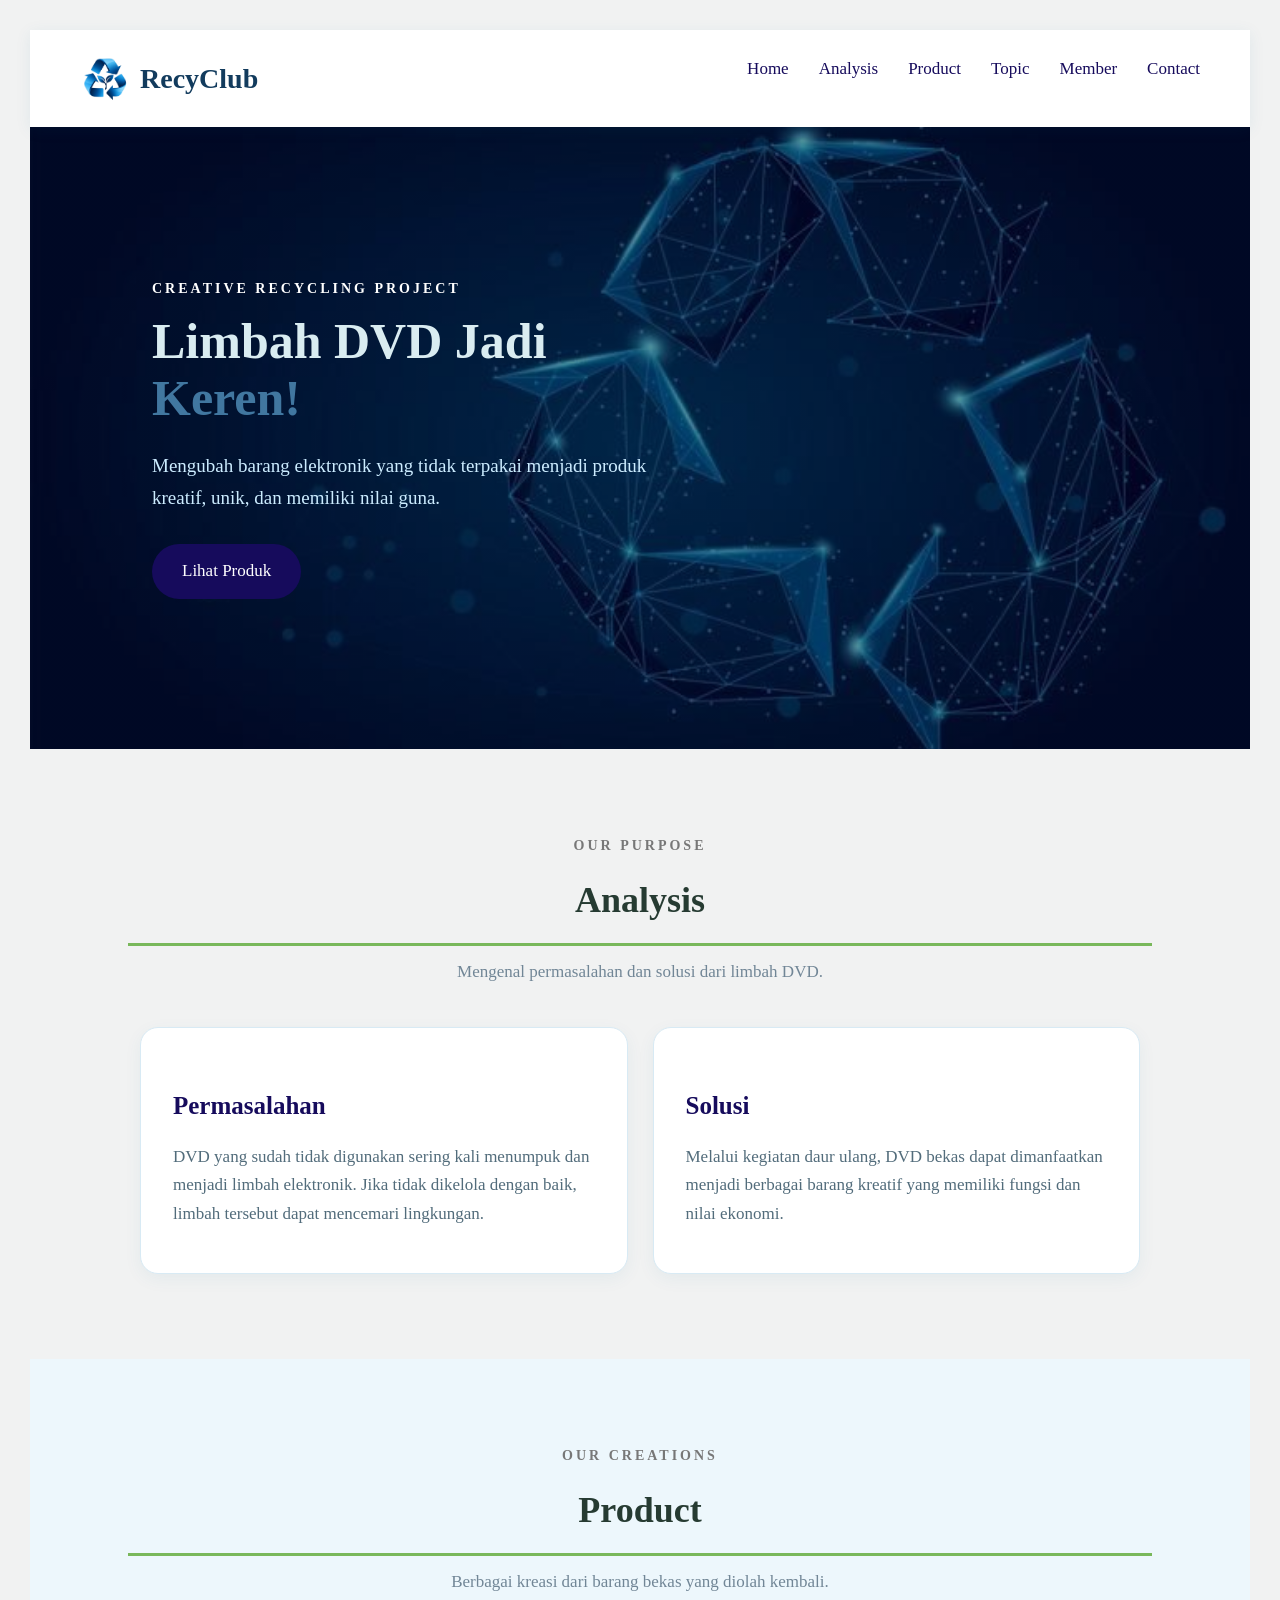
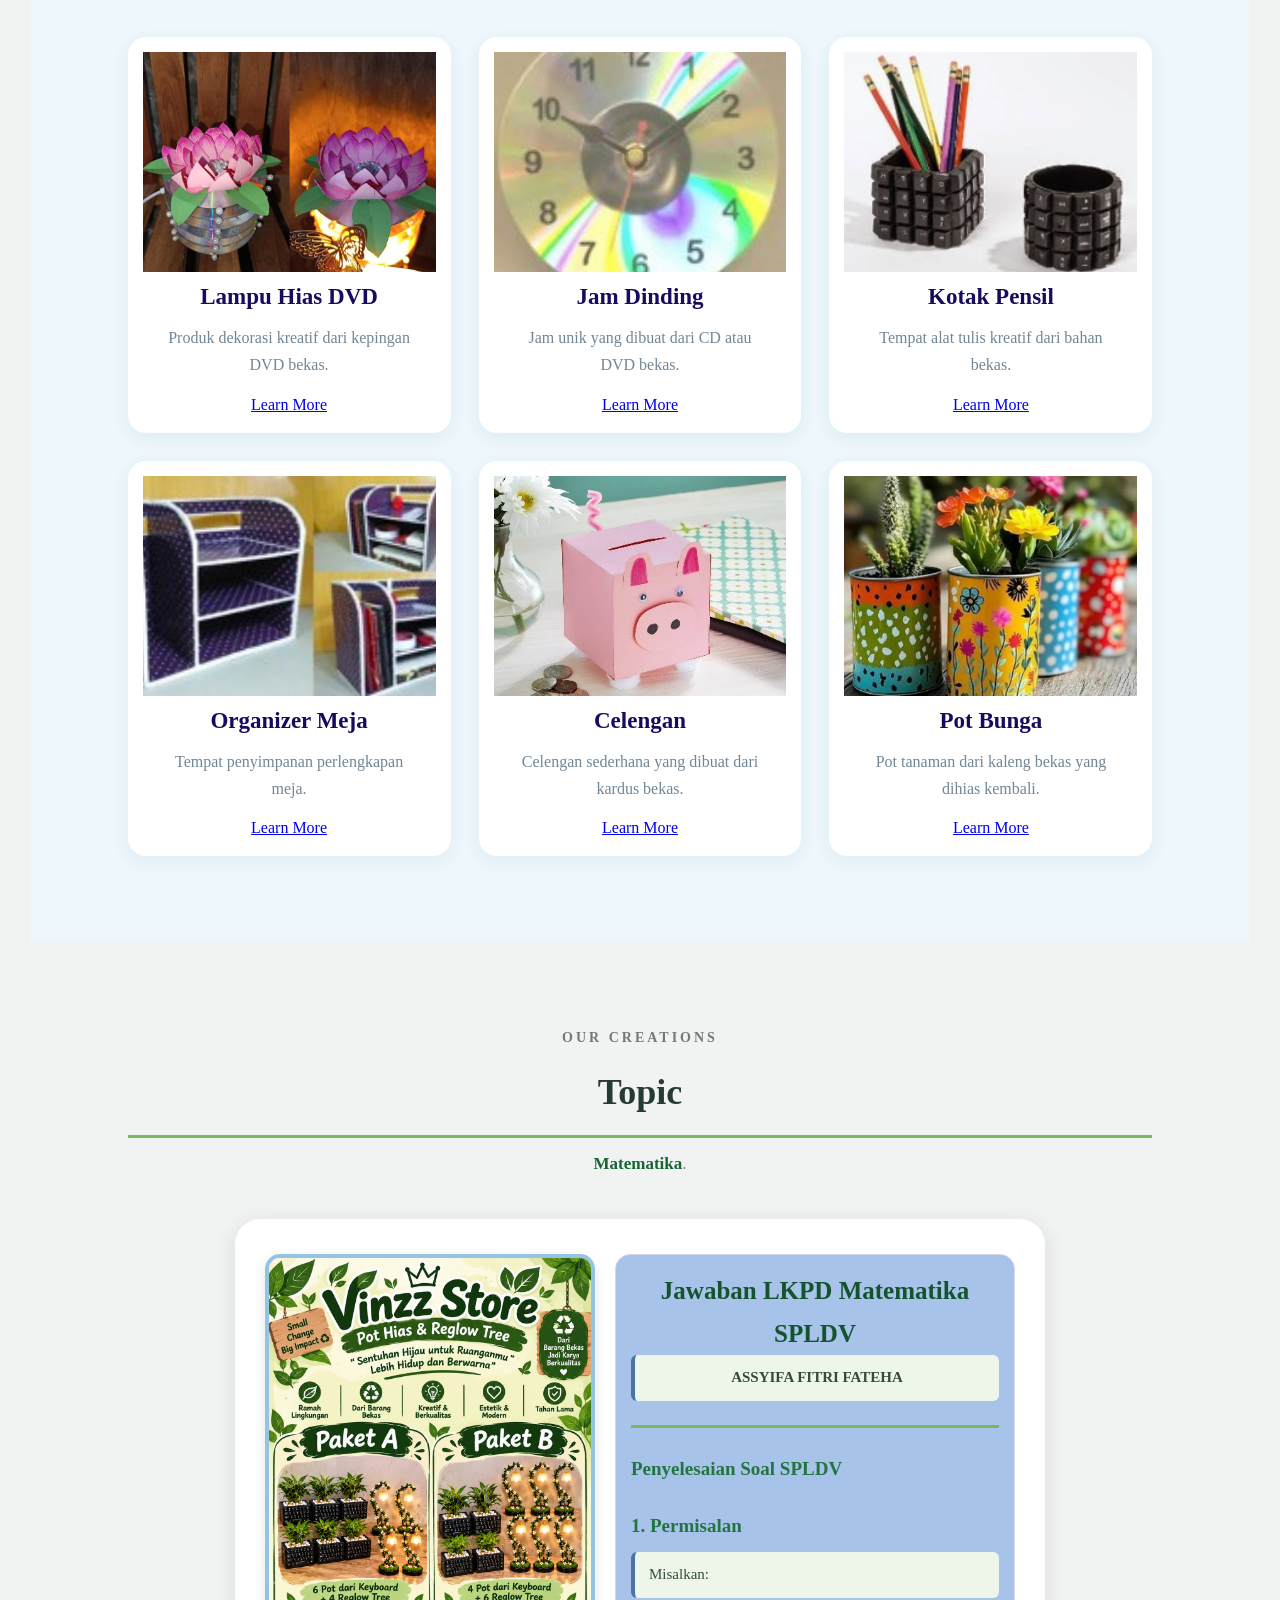
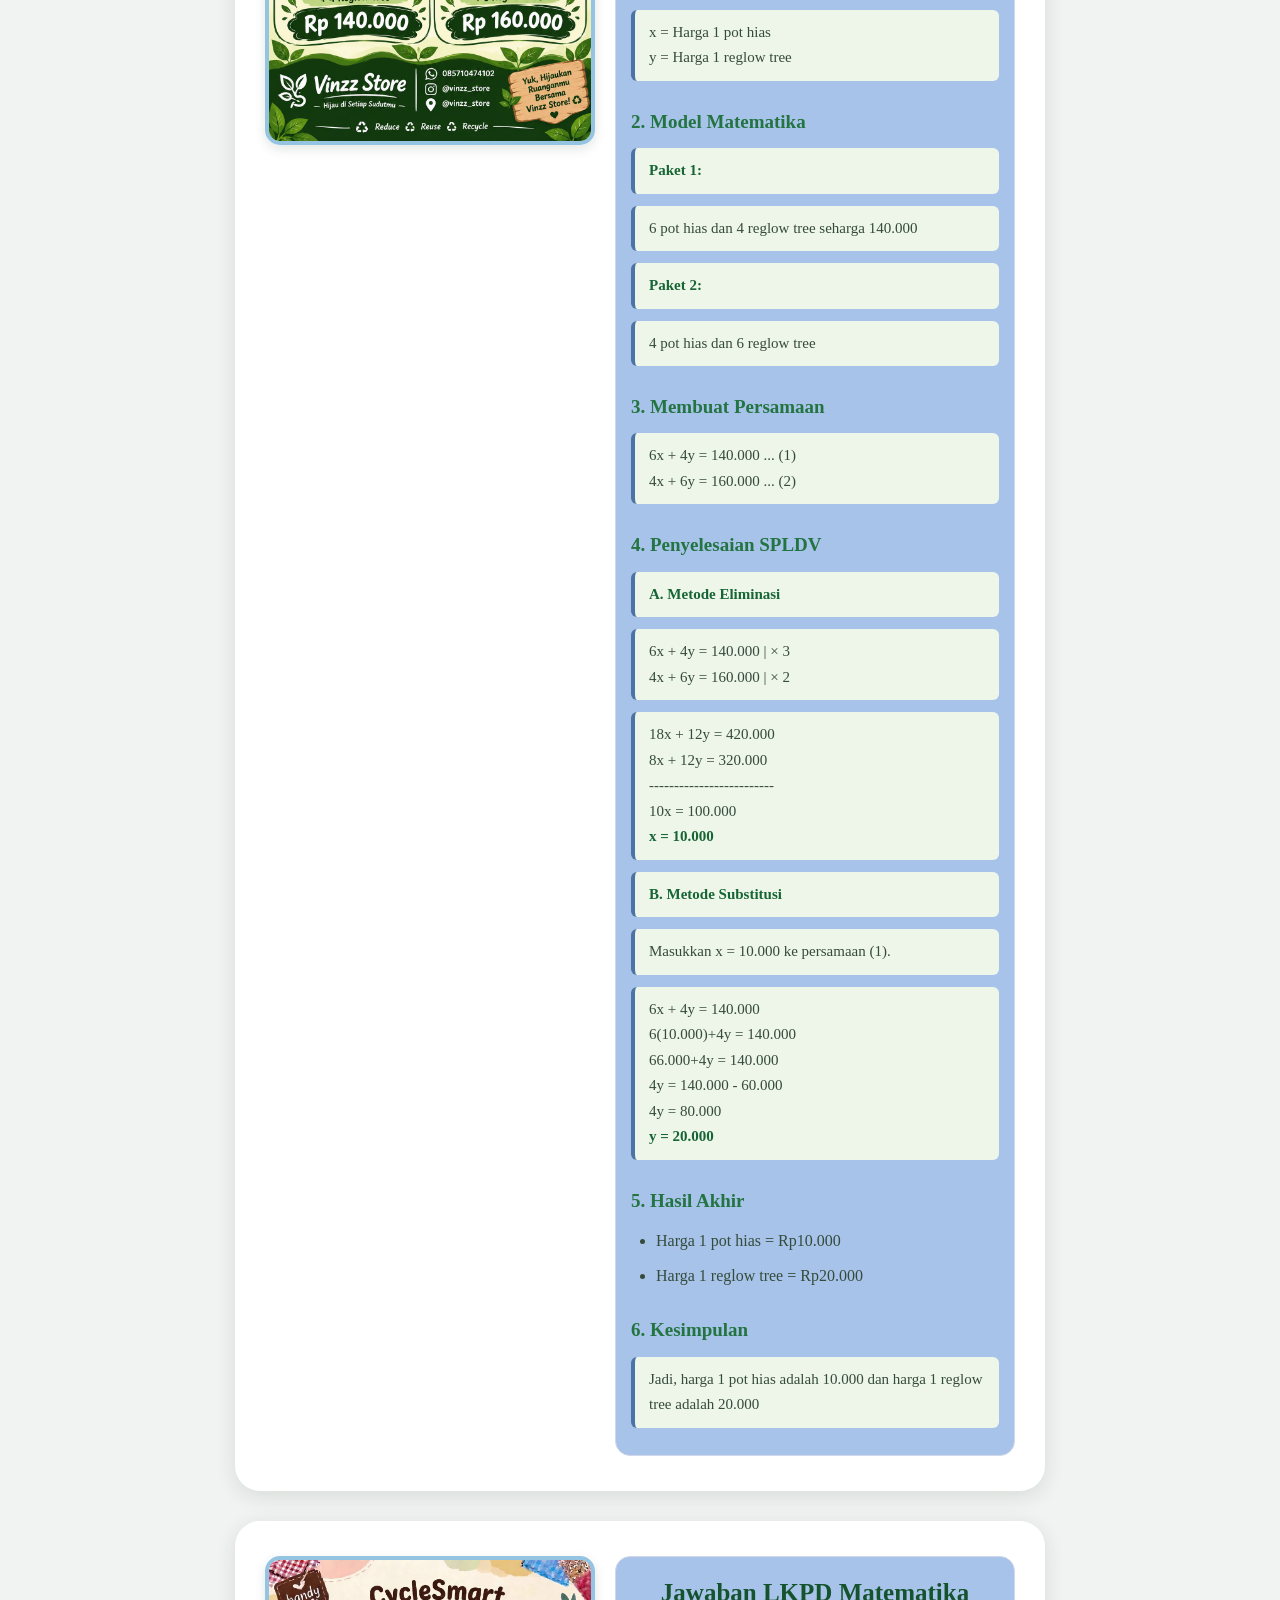
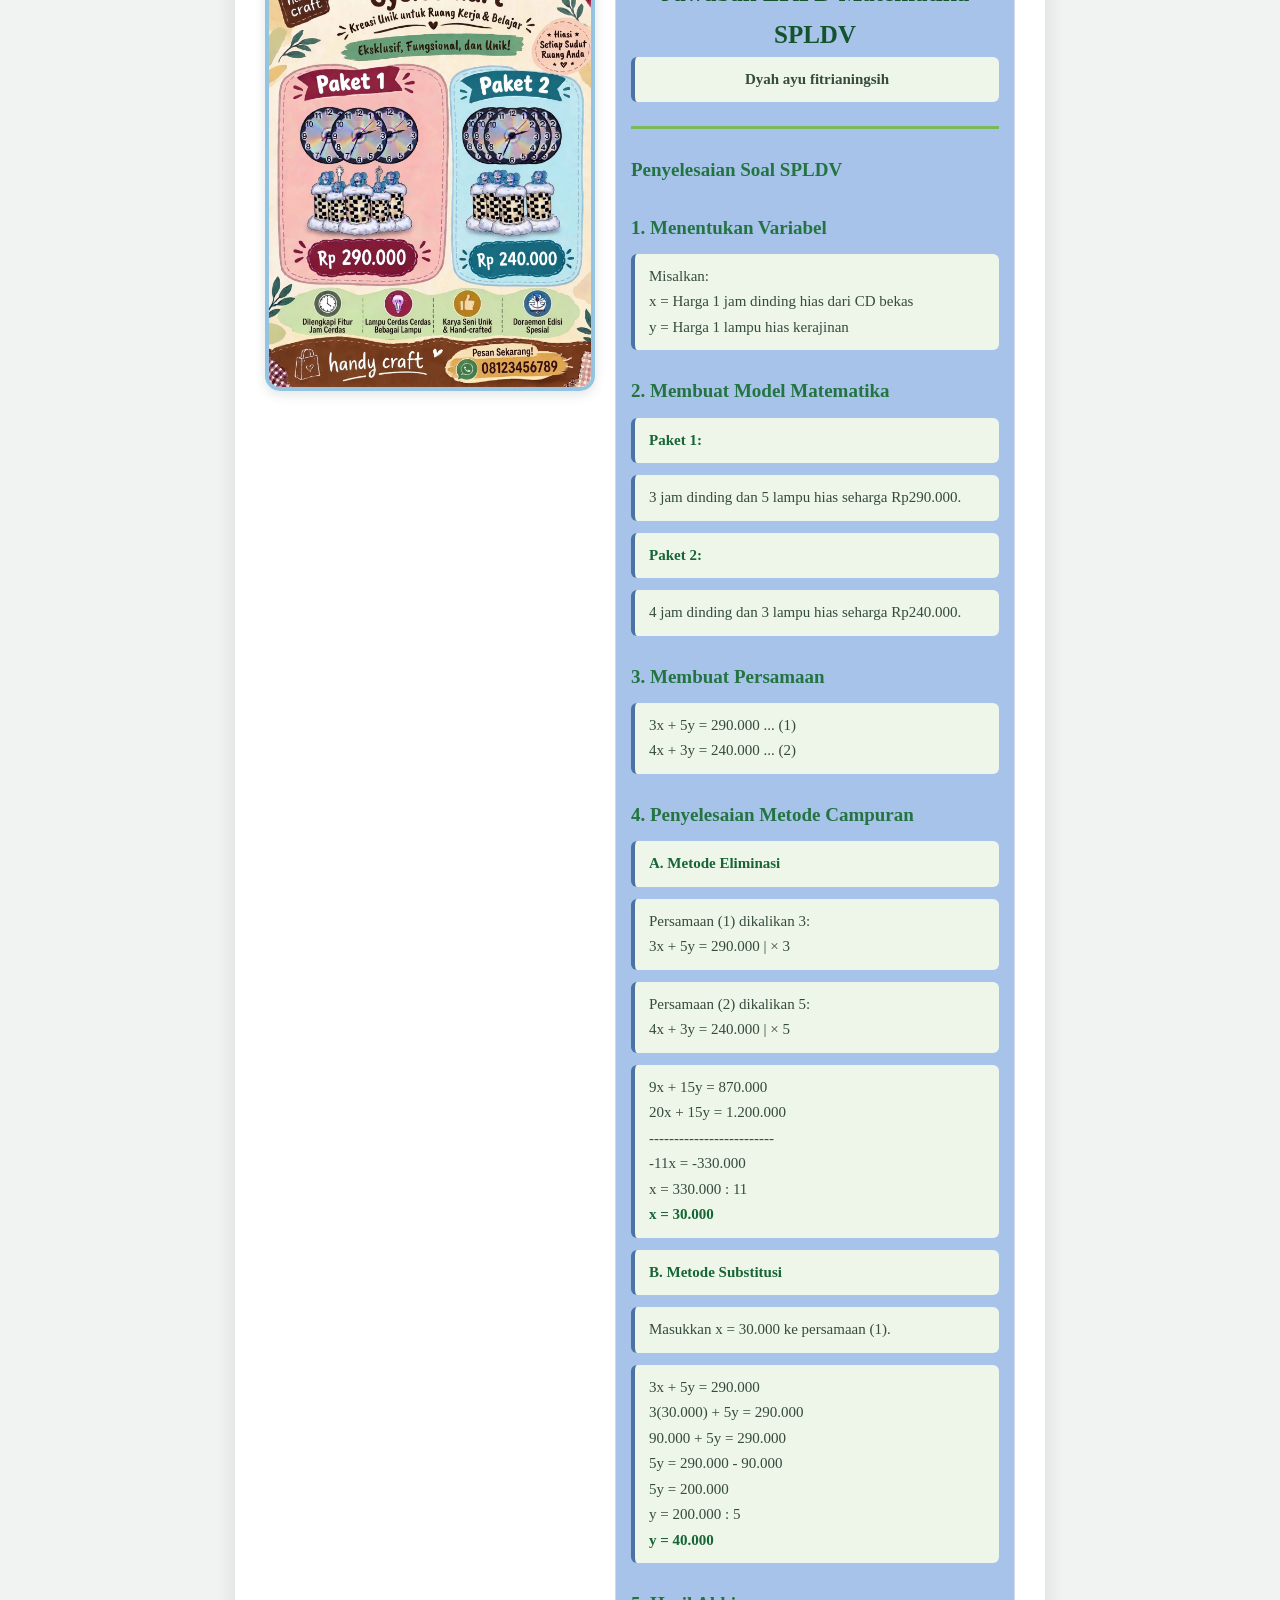
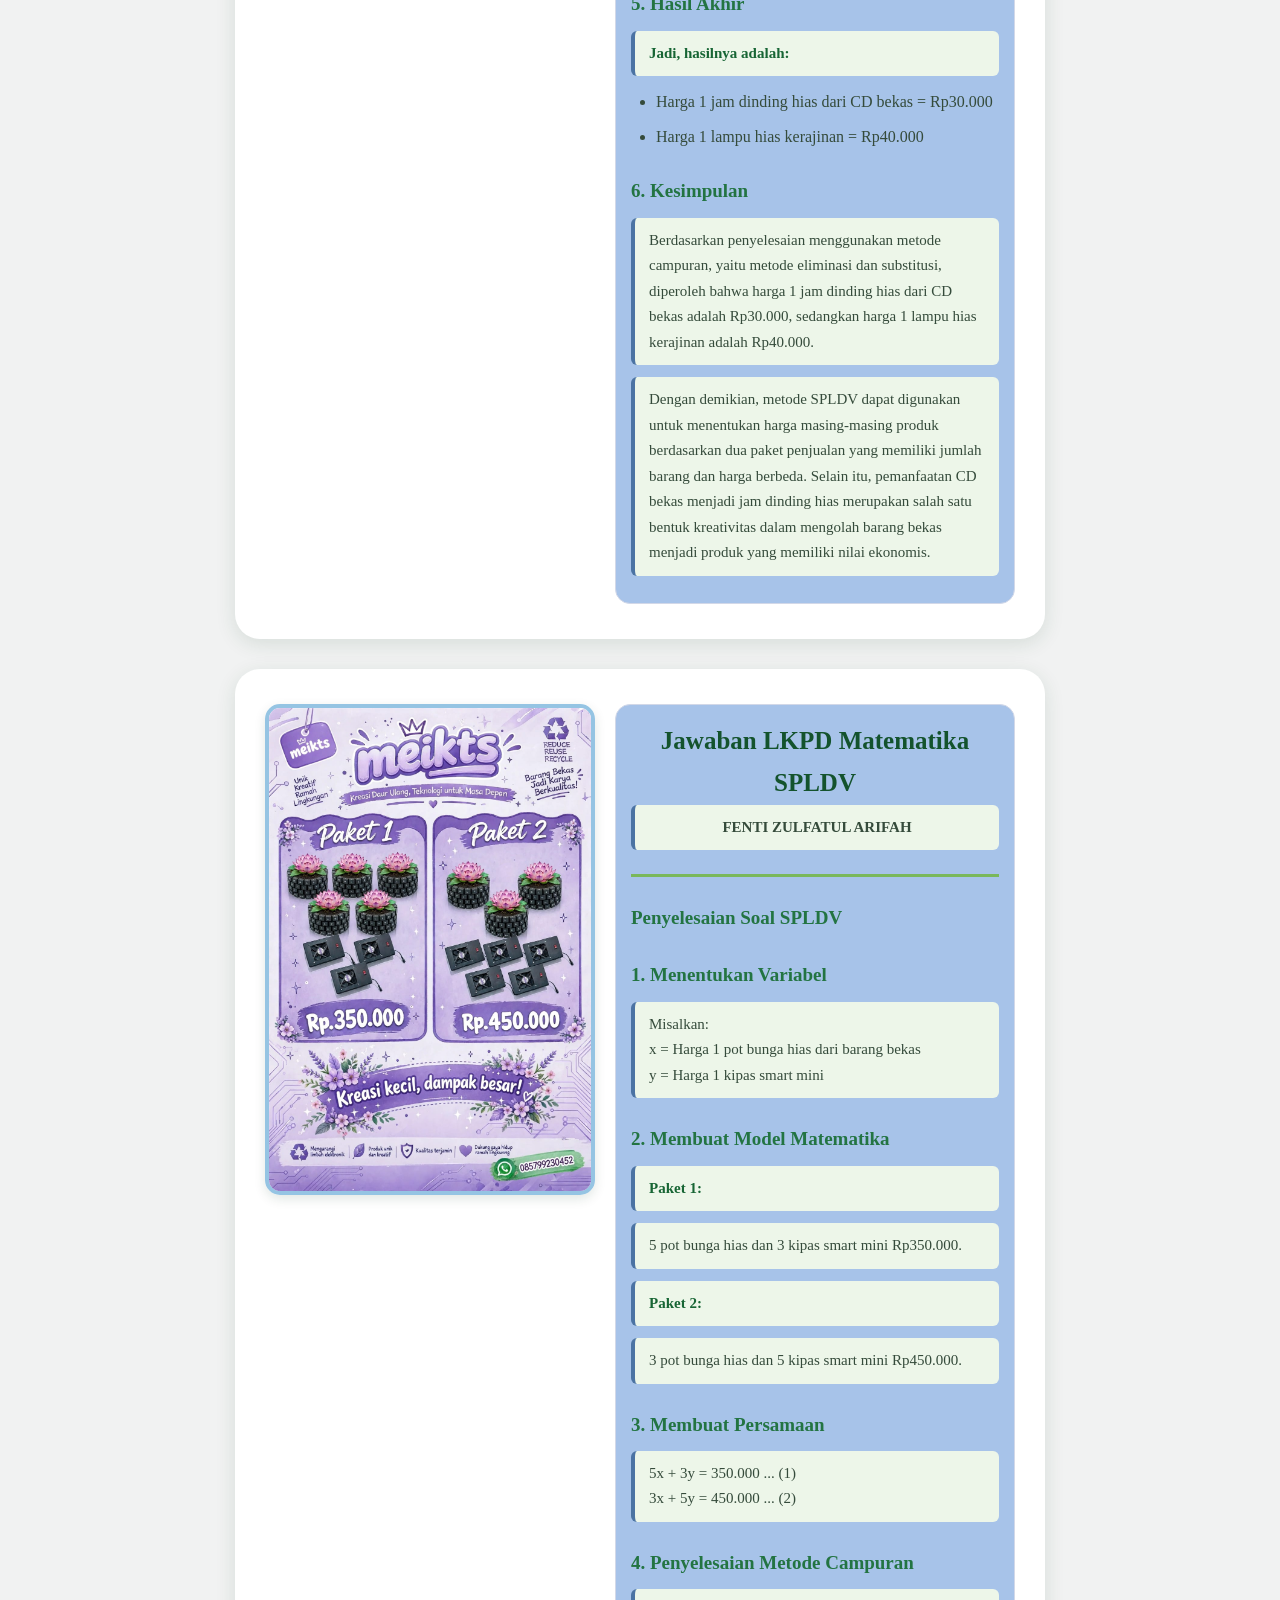
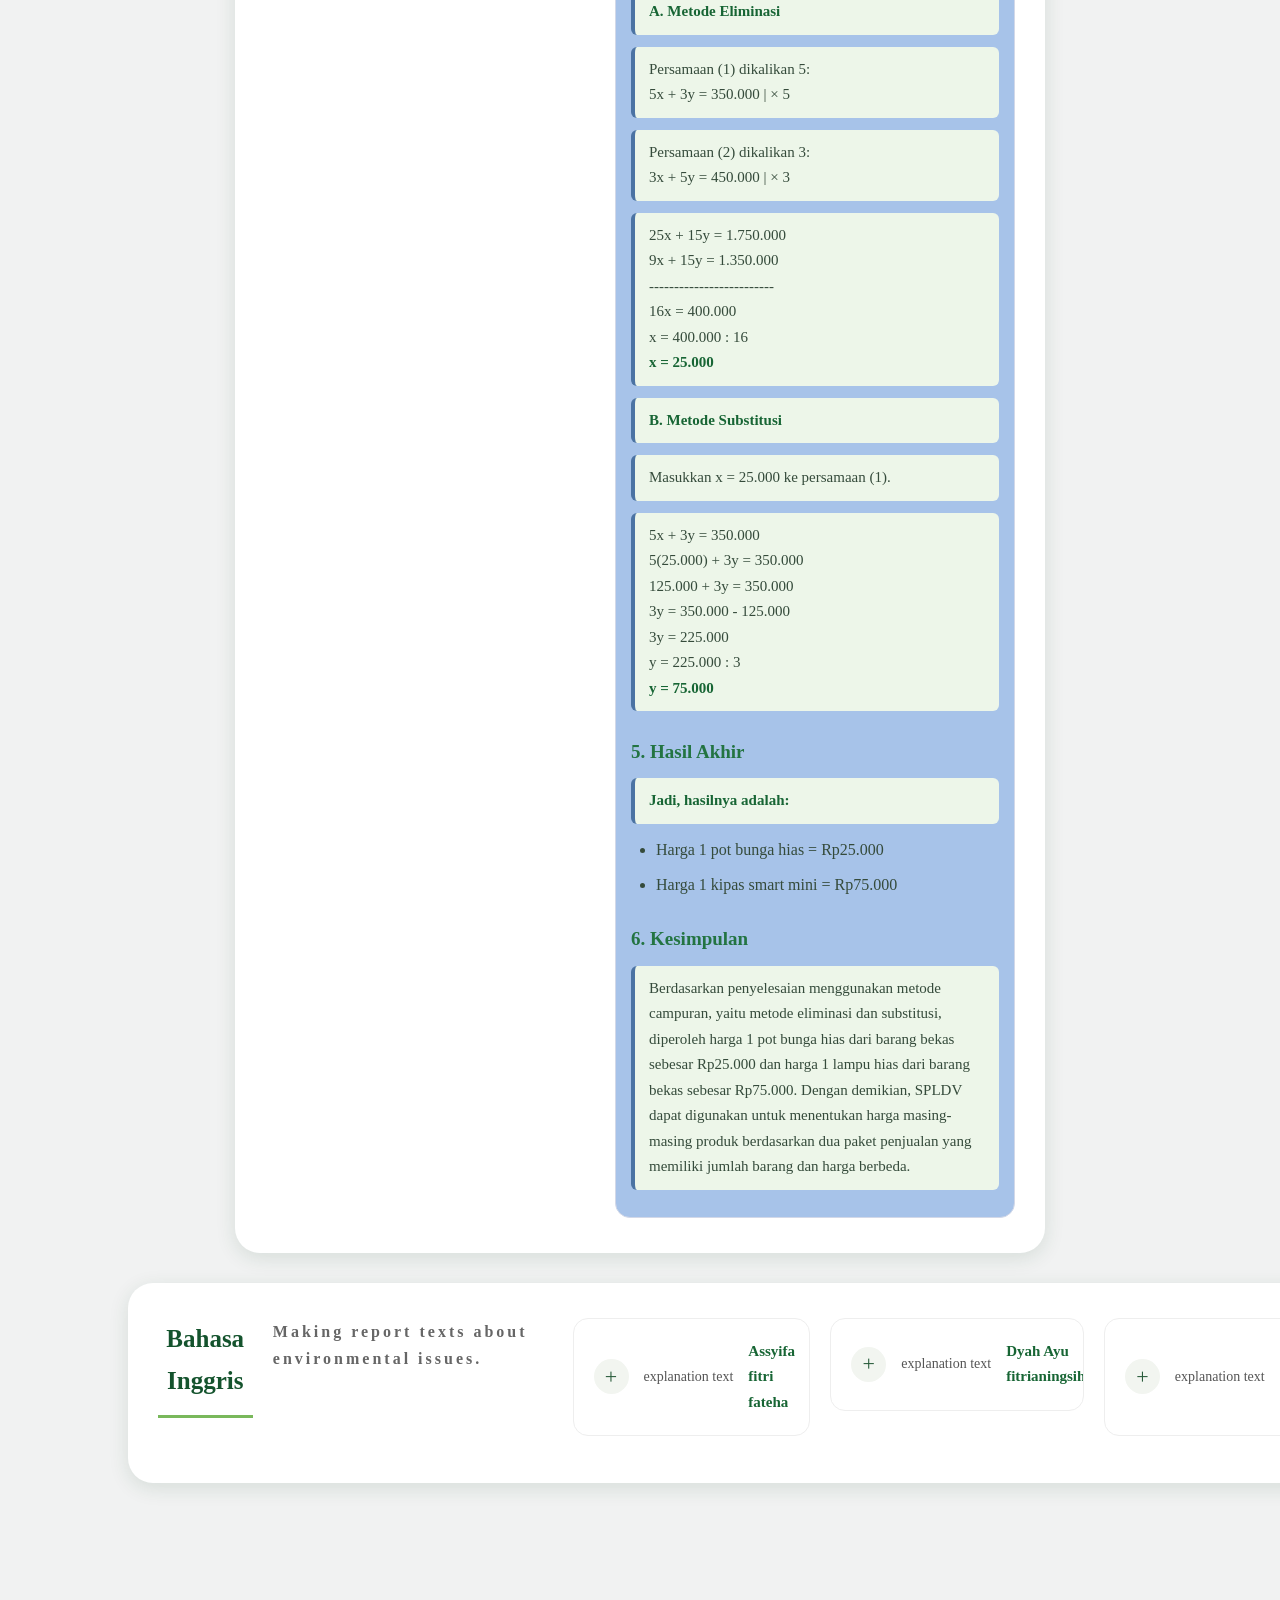
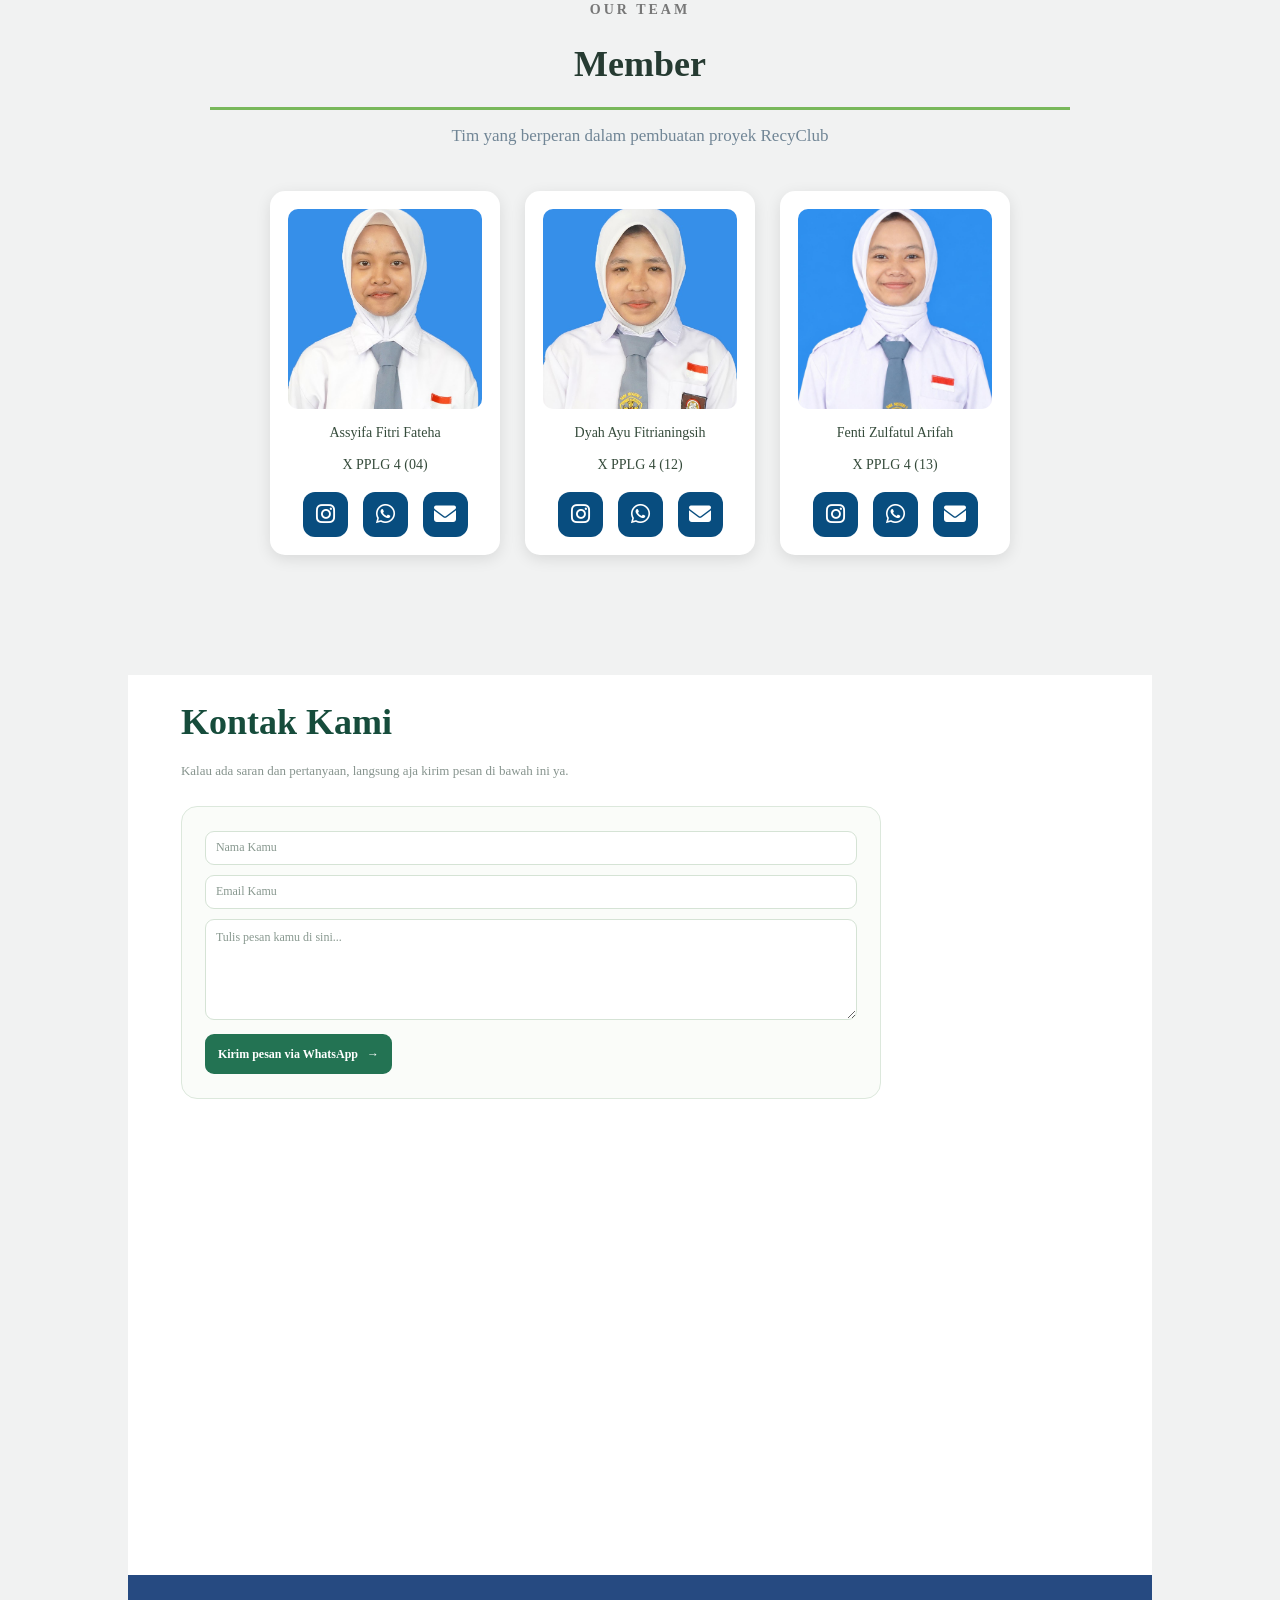
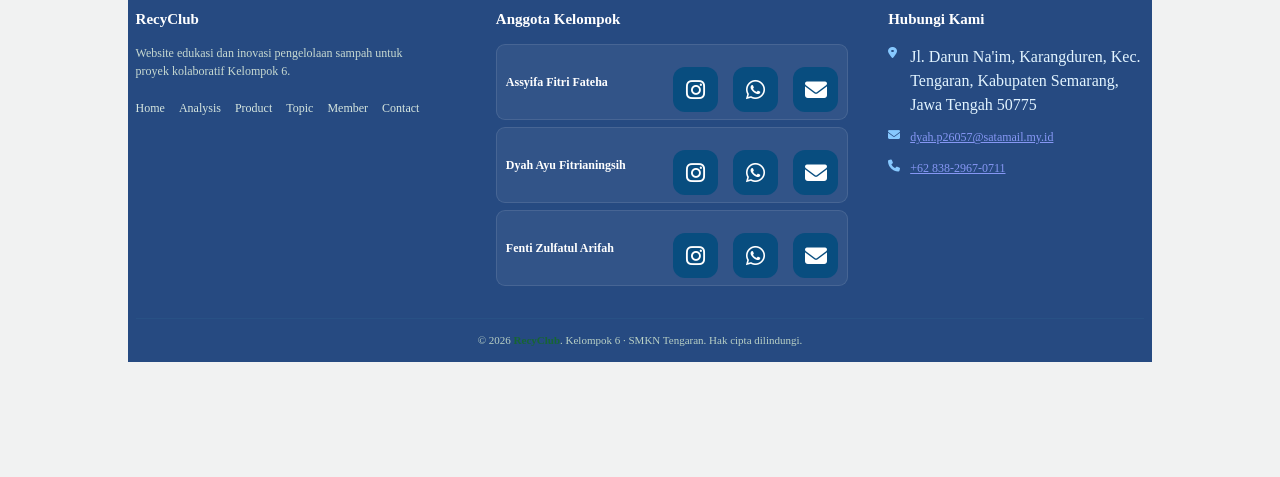
==== index.html @ 1e6a9836 "Fix formatting issues in index.html" ====
<!DOCTYPE html>
<html lang="id">
<head>
    <meta charset="UTF-8">
    <meta name="viewport" content="width=device-width, initial-scale=1.0">
    <title>Re:Create - Limbah DVD Jadi Keren</title>

    <!-- CSS EKSTERNAL -->
    <link rel="stylesheet" href="style.css">
</head>

<body>

   <header>
    <nav class="navbar">

        <!-- LOGO -->
        <a href="#home" class="logo">
            <img src="logo2.png" alt="Logo ReCreate">
            RecyClub</span>
        </a>

        <ul class="nav-menu">
            <li><a href="#home">Home</a></li>
            <li><a href="#analysis">Analysis</a></li>
            <li><a href="#product">Product</a></li>
            <li><a href="#Topic">Topic</a></li>
            <li><a href="#member">Member</a></li>
            <li><a href="#contact">Contact</a></li>
        </ul>

    </nav>
</header>

    <!-- HOME -->
    <section id="home" class="hero">
        <div class="hero-content">
            <p class="tagline">CREATIVE RECYCLING PROJECT</p>
            <h1>Limbah DVD Jadi <span>Keren!</span></h1>
            <p>
                Mengubah barang elektronik yang tidak terpakai
                menjadi produk kreatif, unik, dan memiliki nilai guna.
            </p>
            <a href="#product" class="btn">Lihat Produk</a>
        </div>
    </section>

    <!-- ANALYSIS -->
    <section id="analysis" class="section">
        <div class="section-heading">
            <p class="tagline">OUR PURPOSE</p>
            <h2>Analysis</h2>
            <p>Mengenal permasalahan dan solusi dari limbah DVD.</p>
        </div>

        <div class="analysis-container">
            <div class="analysis-card">
                <h3>Permasalahan</h3>
                <p>
                    DVD yang sudah tidak digunakan sering kali
                    menumpuk dan menjadi limbah elektronik.
                    Jika tidak dikelola dengan baik, limbah tersebut
                    dapat mencemari lingkungan.
                </p>
            </div>

            <div class="analysis-card">
                <h3>Solusi</h3>
                <p>
                    Melalui kegiatan daur ulang, DVD bekas dapat
                    dimanfaatkan menjadi berbagai barang kreatif
                    yang memiliki fungsi dan nilai ekonomi.
                </p>
            </div>
        </div>
    </section>

    <!-- PRODUCT -->
    <section id="product" class="section product-section">
        <div class="section-heading">
            <p class="tagline">OUR CREATIONS</p>
            <h2>Product</h2>
            <p>Berbagai kreasi dari barang bekas yang diolah kembali.</p>
        </div>

        <div class="product-container">

            <div class="product-card">
                <img src="GAMBAR6.jpeg" alt="Lampu hias DVD">
                <h3>Lampu Hias DVD</h3>
                <p>Produk dekorasi kreatif dari kepingan DVD bekas.</p>
                <a href="lampu hias.html">Learn More</a>
            </div>

            <div class="product-card">
                <img src="Gambar1.jpg" alt="Jam dinding">
                <h3>Jam Dinding</h3>
                <p>Jam unik yang dibuat dari CD atau DVD bekas.</p>
                <a href="jam.html">Learn More</a>
            </div>

            <div class="product-card">
                <img src="Gambar2.jpg" alt="Kotak pensil">
                <h3>Kotak Pensil</h3>
                <p>Tempat alat tulis kreatif dari bahan bekas.</p>
                <a href="kotakpensil.html">Learn More</a>
            </div>

            <div class="product-card">
                <img src="Gambar3.jpg" alt="Organizer meja">
                <h3>Organizer Meja</h3>
                <p>Tempat penyimpanan perlengkapan meja.</p>
                <a href="ogranizer.html">Learn More</a>
            </div>

            <div class="product-card">
                <img src="Gambar4.jpg" alt="Celengan">
                <h3>Celengan</h3>
                <p>Celengan sederhana yang dibuat dari kardus bekas.</p>
                <a href="celengan.html">Learn More</a>
            </div>

            <div class="product-card">
                <img src="Gambar5.jpg" alt="Pot bunga">
                <h3>Pot Bunga</h3>
                <p>Pot tanaman dari kaleng bekas yang dihias kembali.</p>
                <a href="pot.html">Learn More</a>
            </div>

        </div>
    </section>

<!-- TOPIC -->
  <section id="Topic" class="section Topic">
        <div class="section-heading">
            <p class="tagline">OUR CREATIONS</p>
            <h2>Topic</h2>
            <p><b>Matematika</b>.</p>
        </div>

        <div class="Topic">
                <p>
        <div class="container">

    <!-- FOTO PRODUK DI SEBELAH KIRI -->
    <div class="gambar">
        <img src="flyer davin 2.jpeg"
             alt="iklan"
             width="50"
             height="50">
    </div>

    <!-- JAWABAN DI SEBELAH KANAN -->
    <div class="jawaban">

        <h2>Jawaban LKPD Matematika SPLDV<p>ASSYIFA FITRI FATEHA</p></h2>
        <h3>Penyelesaian Soal SPLDV</h3>

        <h3>1. Permisalan</h3>

        <p>Misalkan:</p>
        <p>
            x = Harga 1 pot hias
            <br>
            y = Harga 1 reglow tree
        </p>

        <h3>2. Model Matematika</h3>

        <p><b>Paket 1:</b></p>
        <p>
            6 pot hias dan 4 reglow tree seharga 140.000
        </p>

        <p><b>Paket 2:</b></p>
        <p>
            4 pot hias dan 6 reglow tree
        </p>

        <h3>3. Membuat Persamaan</h3>

        <p>
            6x + 4y = 140.000 ... (1)
            <br>
            4x + 6y = 160.000 ... (2)
        </p>

        <h3>4. Penyelesaian SPLDV</h3>

        <p><b>A. Metode Eliminasi</b></p>

        <p>
            6x + 4y = 140.000 | × 3
            <br>
            4x + 6y = 160.000 | × 2
        </p>

        <p>
            18x + 12y = 420.000
            <br>
            8x + 12y = 320.000
            <br>
            -------------------------
            <br>
            10x = 100.000
            <br>
            <b>x = 10.000</b>
            
        </p>

        <p><b>B. Metode Substitusi</b></p>

        <p>
            Masukkan x = 10.000 ke persamaan (1).
        </p>

        <p>
            6x + 4y = 140.000
            <br>
            6(10.000)+4y = 140.000
            <br>
            66.000+4y = 140.000
            <br>
            4y = 140.000 - 60.000
            <br>
            4y = 80.000
            <br>
            <b>y = 20.000</b>
        </p>

        <h3>5. Hasil Akhir</h3>

        <ul>
            <li>Harga 1 pot hias = Rp10.000</li>
            <li>Harga 1 reglow tree = Rp20.000</li>
        </ul>

         <h3>6. Kesimpulan</h3>

        <p>
            Jadi, harga 1 pot hias adalah 10.000 dan harga 1 reglow tree adalah 20.000 
        </p>

    </div>
</div>

<div class="container">

    <!-- FOTO IKLAN DI SEBELAH KIRI -->
    <div class="gambar">
        <img src="fler dyah baru.jpeg"
             alt="iklan"
             width="50"
             height="50">
    </div>

    <!-- JAWABAN DI SEBELAH KANAN -->
    <div class="jawaban">

        <h2>Jawaban LKPD Matematika SPLDV
        <p>Dyah ayu fitrianingsih</p></h2>

        <h3>Penyelesaian Soal SPLDV</h3>

        <h3>1. Menentukan Variabel</h3>

        <p>
            Misalkan:
            <br>
            x = Harga 1 jam dinding hias dari CD bekas
            <br>
            y = Harga 1 lampu hias kerajinan
        </p>

        <h3>2. Membuat Model Matematika</h3>

        <p><b>Paket 1:</b></p>
        <p>
            3 jam dinding dan 5 lampu hias
            seharga Rp290.000.
        </p>

        <p><b>Paket 2:</b></p>
        <p>
            4 jam dinding dan 3 lampu hias
            seharga Rp240.000.
        </p>

        <h3>3. Membuat Persamaan</h3>

        <p>
            3x + 5y = 290.000 ... (1)
            <br>
            4x + 3y = 240.000 ... (2)
        </p>

        <h3>4. Penyelesaian Metode Campuran</h3>

        <p><b>A. Metode Eliminasi</b></p>

        <p>
            Persamaan (1) dikalikan 3:
            <br>
            3x + 5y = 290.000 | × 3
        </p>

        <p>
            Persamaan (2) dikalikan 5:
            <br>
            4x + 3y = 240.000 | × 5
        </p>

        <p>
            9x + 15y = 870.000
            <br>
            20x + 15y = 1.200.000
            <br>
            -------------------------
            <br>
            -11x = -330.000
            <br>
            x = 330.000 : 11
            <br>
            <b>x = 30.000</b>
        </p>

        <p><b>B. Metode Substitusi</b></p>

        <p>
            Masukkan x = 30.000 ke persamaan (1).
        </p>

        <p>
            3x + 5y = 290.000
            <br>
            3(30.000) + 5y = 290.000
            <br>
            90.000 + 5y = 290.000
            <br>
            5y = 290.000 - 90.000
            <br>
            5y = 200.000
            <br>
            y = 200.000 : 5
            <br>
            <b>y = 40.000</b>
        </p>

        <h3>5. Hasil Akhir</h3>

        <p><b>Jadi, hasilnya adalah:</b></p>

        <ul>
            <li>Harga 1 jam dinding hias dari CD bekas = Rp30.000</li>
            <li>Harga 1 lampu hias kerajinan = Rp40.000</li>
        </ul>

        <h3>6. Kesimpulan</h3>

        <p>
            Berdasarkan penyelesaian menggunakan metode campuran,
            yaitu metode eliminasi dan substitusi, diperoleh
            bahwa harga 1 jam dinding hias dari CD bekas adalah
            Rp30.000, sedangkan harga 1 lampu hias kerajinan
            adalah Rp40.000.
        </p>

        <p>
            Dengan demikian, metode SPLDV dapat digunakan
            untuk menentukan harga masing-masing produk
            berdasarkan dua paket penjualan yang memiliki
            jumlah barang dan harga berbeda. Selain itu,
            pemanfaatan CD bekas menjadi jam dinding hias
            merupakan salah satu bentuk kreativitas dalam
            mengolah barang bekas menjadi produk yang
            memiliki nilai ekonomis.
        </p>

    </div>
</div>   


 <div class="container">
            
    <!-- FOTO IKLAN DI SEBELAH KIRI -->
    <div class="gambar">
        <img src="flyer fenti.jpeg"
             alt="iklan"
             width="50"
             height="50">
    </div>

    <!-- JAWABAN DI SEBELAH KANAN -->
    <div class="jawaban">

        <h2>Jawaban LKPD Matematika SPLDV<P>FENTI ZULFATUL ARIFAH</P></h2>
        <h3>Penyelesaian Soal SPLDV</h3>

        

        <h3>1. Menentukan Variabel</h3>

        <p>
            Misalkan:
            <br>
            x = Harga 1 pot bunga hias dari barang bekas
            <br>
            y = Harga 1 kipas smart mini
        </p>

        <h3>2. Membuat Model Matematika</h3>

        <p><b>Paket 1:</b></p>
        <p>
            5 pot bunga hias dan 3 kipas smart mini Rp350.000.
        </p>

        <p><b>Paket 2:</b></p>
        <p>
            3 pot bunga hias dan 5 kipas smart mini Rp450.000.
        </p>

        <h3>3. Membuat Persamaan</h3>

        <p>
            5x + 3y = 350.000 ... (1)
            <br>
            3x + 5y = 450.000 ... (2)
        </p>

        <h3>4. Penyelesaian Metode Campuran</h3>

        <p><b>A. Metode Eliminasi</b></p>

        <p>
            Persamaan (1) dikalikan 5:
            <br>
            5x + 3y = 350.000 | × 5
        </p>

        <p>
            Persamaan (2) dikalikan 3:
            <br>
            3x + 5y = 450.000 | × 3
        </p>

        <p>
            25x + 15y = 1.750.000
            <br>
            9x + 15y = 1.350.000
            <br>
            -------------------------
            <br>
            16x = 400.000
            <br>
            x = 400.000 : 16
            <br>
            <b>x = 25.000</b>
        </p>

        <p><b>B. Metode Substitusi</b></p>

        <p>
            Masukkan x = 25.000 ke persamaan (1).
        </p>

        <p>
            5x + 3y = 350.000
            <br>
            5(25.000) + 3y = 350.000
            <br>
            125.000 + 3y = 350.000
            <br>
            3y = 350.000 - 125.000
            <br>
            3y = 225.000
            <br>
            y = 225.000 : 3
            <br>
            <b>y = 75.000</b>
        </p>

        <h3>5. Hasil Akhir</h3>

        <p><b>Jadi, hasilnya adalah:</b></p>

        <ul>
            <li>Harga 1 pot bunga hias = Rp25.000</li>
            <li>Harga 1 kipas smart mini = Rp75.000</li>
        </ul>

        <h3>6. Kesimpulan</h3>

        <p>
            Berdasarkan penyelesaian menggunakan metode campuran,
            yaitu metode eliminasi dan substitusi, diperoleh harga
            1 pot bunga hias dari barang bekas sebesar Rp25.000
            dan harga 1 lampu hias dari barang bekas sebesar
            Rp75.000.

            Dengan demikian, SPLDV dapat digunakan untuk menentukan
            harga masing-masing produk berdasarkan dua paket
            penjualan yang memiliki jumlah barang dan harga berbeda.
        </p>

    </div>
</div>
</div>


<div class="container">

    <h2>Bahasa Inggris</h2>
    <p class="subtitle">Making report texts about environmental issues.</p>

    <!-- TEXT 1 -->
    <details class="report">
        <summary>
            <span class="icon">+</span>
            <span class="category">explanation text</span>
            <strong>Assyifa fitri fateha</strong>
            <span class="read">Baca tulisan</span>
        </summary>

        <div class="content">
            <h2>How Unused DVDs Are Transformed into a Decorative Lamp</h2>
            <p>
                &emsp; In the past, DVDs were used to store movies, music, and various
                memories. Today, many of them are forgotten and left unused
                because of modern digital technology. Instead of allowing these
                shiny discs to become useless waste, they can be given a second
                life through creativity. One unique idea is transforming old
                DVDs into a decorative lamp, turning forgotten technology into
                a source of light and beauty.
            </p>

            <p>
                &emsp; The process begins by collecting several unused DVDs and giving
                them a new purpose. Each disc is cleaned and prepared before
                being arranged into a vertical structure. A gallon cap is used
                as the foundation, while a USB LED strip is prepared to create
                the lighting effect. The DVDs, which once carried digital
                information, are now ready to become part of something
                completely different.
            </p>

            <p>
                &emsp; The DVDs are carefully stacked horizontally to form a
                tower-like shape with reflective surfaces. They are connected
                using hot glue to maintain the structure. A long LED strip is
                placed between the layers, allowing the light to shine through
                the gaps and reflect across the shiny DVD surfaces. Slowly,
                ordinary discarded discs turn into a unique decorative object
                with an interesting visual effect.
            </p>

            <p>
                &emsp; As a result, unused DVDs are transformed into a decorative
                lamp that has both functional and aesthetic value. The product
                can be used as a room decoration while providing additional
                lighting. This transformation reduces electronic waste and
                encourages the reuse of available materials. Therefore,
                recycling unused DVDs into decorative products is one way
                to support a greener future.
            </p>
        </div>
    </details>

    <!-- TEXT 2 -->
    <details class="report">
        <summary>
            <span class="icon">+</span>
            <span class="category">explanation text</span>
            <strong>Dyah Ayu fitrianingsih</strong>
            <span class="read">Baca tulisan</span>
        </summary>

        <div class="content">
            <h2>Decorative Lamp from Unused DVDs<h2>
            <p>
                &emsp; A decorative lamp from unused DVDs is an innovative and
                eco-friendly solution for managing electronic waste. This
                simple craft turns old DVDs into a beautiful lamp, making
                it an attractive decoration while helping to reduce waste.
                However, many people still throw away DVDs without realizing
                that they can be turned into something useful and creative.
            </p>

            <p>
                &emsp; The transformation begins with cleaning the unused DVDs and
                cutting them into flower petal shapes, such as for the lotus
                flower. The pieces are then arranged on a lamp frame and
                attached using glue. Finally, a light bulb is placed inside,
                allowing the unused DVD pieces to reflect beautiful colors
                when the lamp is turned on. Instead of throwing away the DVD,
                it becomes a stunning and functional decorative lamp.
            </p>

            <p>
                &emsp; This decorative lamp is not only beautiful, but also has
                many benefits. It helps reduce electronic waste, is easy to
                make with simple materials, and can be used as a unique
                decoration in bedrooms, study rooms, or living rooms.
                With a little creativity, unused DVDs can be turned into
                a useful product that is both aesthetic and environmentally
                friendly.
            </p>

            <p>
                &emsp; As a result, the decorative lamp from unused DVDs is both
                functional and environmentally friendly. It not only
                reduces waste but also inspires people to be more creative
                in reusing unused items. The lamp can be a simple yet
                meaningful step toward a cleaner planet and a more
                sustainable environment.
            </p>
        </div>
    </details>

    <!-- TEXT 3 -->
    <details class="report">
        <summary>
            <span class="icon">+</span>
            <span class="category">explanation text</span>
            <strong>Fenti zulfatul arifah</strong>
            <span class="read">Baca tulisan</span>
        </summary>

        <div class="content">
            <h3>How Ecolotus Lamp Is Made from Unused CDs</h3>
            <h3>Ecolotus Lamp</h3>

            <p>
                &emsp; Electronic waste is one of the environmental problems caused
                by the increasing use of technology. Unused CDs are often
                thrown away because they are no longer needed. However,
                these CDs can still be reused to create beautiful and useful
                products. One creative way to recycle unused CDs is by
                transforming them into a decorative flower lamp called
                Ecolotus Lamp. This product shows how waste materials can
                become an attractive and valuable decoration.
            </p>

            <p>
                &emsp; The process begins by collecting several unused CDs and
                preparing other materials, such as colored paper, LED lights,
                pearls, and glue. First, the CDs are cleaned and arranged
                into layers to form the base of the lamp. Next, colored
                paper is cut and shaped into pink flower petals and green
                leaves. The petals are then arranged carefully to create
                a beautiful lotus flower.
            </p>

            <p>
                &emsp; After the lotus flower is formed, it is attached to the
                top of the CD base. Small pearls are added as decorations
                to make the product look more attractive. Then, LED lights
                are placed around the CD base to create a glowing effect.
                The LED lights are connected to electrical wires and
                plugged into a power outlet. All the parts are carefully
                attached and arranged until they form a complete decorative
                flower lamp called Ecolotus Lamp.
            </p>

            <p>
                &emsp; As a result, unused CDs are transformed into Ecolotus Lamp,
                a beautiful decorative lamp inspired by a lotus flower.
                The lamp can be used as a room decoration and creates a
                warm atmosphere when the lights are turned on. This creative
                project helps reduce electronic waste and encourages people
                to reuse materials instead of throwing them away.
            </p>
        </div>
    </details>

</div>
     
    </div>
</div>


   <!-- MEMBER -->
<section id="member" class="section member-section">

    <div class="section-heading">
        <p class="tagline">OUR TEAM</p>
        <h2>Member</h2>
        <p>Tim yang berperan dalam pembuatan proyek RecyClub</p>
    </div>

    <div class="member-container">

        <!-- ANGGOTA 1 -->
        <div class="member-card">
            <img src="Formal Student ID Portrait.png"
                 alt="foto Assyifa">

            <p>Assyifa Fitri Fateha</p>
            <p>X PPLG 4 (04)</p>

            <div class="social-icons">
                <a href="https://www.instagram.com/fleuriesyifaa?xtok=MTVhamZsZ2R6a3NzaQ==" target="_blank">
                    <i class="fa-brands fa-instagram"></i>
                </a>

                <a href="https://wa.me/6283862240903" target="_blank">
                    <i class="fa-brands fa-whatsapp"></i>
                </a>

                <a href="mailto:assyifa.p26025@satamail.my.id">
                    <i class="fa-solid fa-envelope"></i>
                </a>
            </div>
        </div>

        <!-- ANGGOTA 2 -->
        <div class="member-card">
            <img src="PPLG (12).JPG"
                 alt="foto Dyah">

            <p>Dyah Ayu Fitrianingsih</p>
            <p>X PPLG 4 (12)</p>

            <div class="social-icons">
                <a href="https://www.instagram.com/_dyahf__?dlrf=cDN1NWYwY28wc2hr" target="_blank">
                    <i class="fa-brands fa-instagram"></i>
                </a>

                <a href="https://wa.me/6283829670711" target="_blank">
                    <i class="fa-brands fa-whatsapp"></i>
                </a>

                <a href="mailto:dyah.p26057@satamail.my.id">
                    <i class="fa-solid fa-envelope"></i>
                </a>
            </div>
        </div>

        <!-- ANGGOTA 3 -->
        <div class="member-card">
            <img src="fentiiii.jpeg"
                 alt="foto Fenti">

            <p>Fenti Zulfatul Arifah</p>
            <p>X PPLG 4 (13)</p>

            <div class="social-icons">
                <a href="https://www.instagram.com/yuknowntii?rpxt=aGJrZnRvMXQ5aHd3" target="_blank">
                    <i class="fa-brands fa-instagram"></i>
                </a>

                <a href="https://wa.me/6282333134593" target="_blank">
                    <i class="fa-brands fa-whatsapp"></i>
                </a>

                <a href="mailto:fenti.p26063@satamail.my.id">
                    <i class="fa-solid fa-envelope"></i>
                </a>
            </div>
        </div>

    </div>
</section>

<section id="contact" class="contact-section">

    <!-- JUDUL -->
     
    <div class="contact-header">
        <h1>Kontak Kami</h1>
        <p>
            Kalau ada saran dan pertanyaan, langsung aja kirim
            pesan di bawah ini ya.
        </p>
    </div>

    <!-- FORM KONTAK -->
    <div class="contact-box">

        <form class="contact-form">

            <input
                type="text"
                placeholder="Nama Kamu"
                name="nama"
                required
            >

            <input
                type="email"
                placeholder="Email Kamu"
                name="email"
                required
            >

            <textarea
                placeholder="Tulis pesan kamu di sini..."
                name="pesan"
                required
            ></textarea>

            <a
                href="https://wa.me/083862240903"
                class="whatsapp-button"
                target="_blank"
            >
                Kirim pesan via WhatsApp
                <span>→</span>
            </a>

        </form>

    </div>
</section>

    <!-- FOOTER -->
    <footer class="footer">
    <div class="footer-container">

        <!-- Kolom 1: Identitas Website -->
        <div class="footer-about">
            

            <h3>RecyClub</h3>

            <p>
                Website edukasi dan inovasi pengelolaan sampah
                untuk proyek kolaboratif Kelompok 6.
            </p>

            <div class="footer-menu">
                <a href="#home">Home</a>
                <a href="#analysis">Analysis</a>
                <a href="#product">Product</a>
                <a href="#topic">Topic</a>
                <a href="#member">Member</a>
                <a href="#contact">Contact</a>
            </div>
        </div>

        <!-- Kolom 2: Anggota Kelompok -->
        <div class="footer-members">
            <h3>Anggota Kelompok</h3>

            <div class="member-item">
                <span>Assyifa Fitri Fateha</span>
                <div class="social-icons">
                    <a href="https://www.instagram.com/fleuriesyifaa?xtok=MTVhamZsZ2R6a3NzaQ==" aria-label="Instagram"><i class="fa-brands fa-instagram"></i></a>
                    <a href="https://wa.me/6283862240903" aria-label="WhatsApp"><i class="fa-brands fa-whatsapp"></i></a>
                    <a href="mailto:assyifa.p26025@satamail.my.id" aria-label="Email"><i class="fa-solid fa-envelope"></i></a>
                    <link rel="stylesheet"
href="https://cdnjs.cloudflare.com/ajax/libs/font-awesome/6.5.0/css/all.min.css">
                </div>
            </div>

            <div class="member-item">
                <span>Dyah Ayu Fitrianingsih</span>
                <div class="social-icons">
                    <a href="https://www.instagram.com/_dyahf__?dlrf=cDN1NWYwY28wc2hr" aria-label="Instagram"><i class="fa-brands fa-instagram"></i></a>
                    <a href="https://wa.me/6283829670711" aria-label="WhatsApp"><i class="fa-brands fa-whatsapp"></i></a>
                    <a href="mailto:dyah.p26057@satamail.my.id" aria-label="Email"><i class="fa-solid fa-envelope"></i></a>
                    <link rel="stylesheet"
href="https://cdnjs.cloudflare.com/ajax/libs/font-awesome/6.5.0/css/all.min.css">
                </div>
            </div>

            <div class="member-item">
                <span>Fenti Zulfatul Arifah</span>
                <div class="social-icons">
                    <a href="https://www.instagram.com/yuknowntii?rpxt=aGJrZnRvMXQ5aHd3" aria-label="Instagram"><i class="fa-brands fa-instagram"></i></a>
                    <a href="https://wa.me/6282333134593" aria-label="WhatsApp"><i class="fa-brands fa-whatsapp"></i></a>
                    <a href="mailto:fenti.p26063@satamail.my.id" aria-label="Email"><i class="fa-solid fa-envelope"></i></a>
                    <link rel="stylesheet"
href="https://cdnjs.cloudflare.com/ajax/libs/font-awesome/6.5.0/css/all.min.css">
                </div>
            </div>
        </div>

        <!-- Kolom 3: Hubungi Kami -->
        <div class="footer-contact">
            <h3>Hubungi Kami</h3>

            <div class="contact-item">
                <i class="fa-solid fa-location-dot"></i>
                <p>
                    Jl. Darun Na'im, Karangduren, Kec. Tengaran, Kabupaten Semarang, Jawa Tengah 50775
                </p>
            </div>

            <div class="contact-item">
                <i class="fa-solid fa-envelope"></i>
                <a href="mailto:dyah.p26057@satamail.my.id">
                    dyah.p26057@satamail.my.id
                </a>
            </div>

            <div class="contact-item">
                <i class="fa-solid fa-phone"></i>
                <a href="tel:+62 838-2967-0711">
                    +62 838-2967-0711
                </a>
            </div>
        </div>

    </div>

    <!-- Copyright -->
    <div class="footer-bottom">
        <p>
            © 2026 <strong>RecyClub</strong>.
            Kelompok 6 · SMKN Tengaran. Hak cipta dilindungi.
        </p>
    </div>
</footer>

<!-- Font Awesome untuk ikon -->
<link rel="stylesheet"
href="https://cdnjs.cloudflare.com/ajax/libs/font-awesome/6.5.1/css/all.min.css">


    


</body>
</html>
---- style.css ----
/* RESET */
* {
    margin: 0;
    padding: 0;
    box-sizing: border-box;
    font-family: "Times New Roman", Times, serif;
    scroll-behavior: smooth;
}

:root {
    --dark-blue: #160b5c;
    --blue: #4177a0;
    --light-blue: #d2ceec;
    --cream: #c4dcff;
    --white: #ffffff;
    --text: #021;
}

/* BODY */
body {
    background: #a0caea;
    color: var(--text);
    line-height: 1.6;

    .hero {
    min-height: 450px;
    background-image: 
        linear-gradient(rgba(0, 0, 0, 0.4), rgba(0, 0, 0, 0.4)),
        url("recyclub\ pin.jpg");

    background-size: cover;
    background-position: center;
    background-repeat: no-repeat;

    display: flex;
    align-items: center;
    padding: 150px 10%;
}

.hero-content {
    color: #a0caea;
    max-width: 500px;
}

.hero-content h1 {
    font-size: 50px;
    color: rgb(217, 236, 241);
}

.hero-content p {
    color: white;
}
}

/* NAVBAR */
header {
    width: 100%;
    background: var(--white);
    position: sticky;
    top: 0;
    z-index: 1000;
    box-shadow: 0 3px 15px rgba(8, 98, 136, 0.08);
}

.navbar {
    max-width: 1200px;
    margin: auto;
    padding: 17px 35px;
    display: flex;
    justify-content: space-between;
    align-items: center;
}

.logo {
    font-size: 29px;
    font-weight: bold;
    color: var(--dark-blue);
    text-decoration: none;
}

.logo span {
    color: var(--blue);
}

.nav-menu {
    display: flex;
    align-items: center;
    gap: 30px;
    list-style: none;
}

.nav-menu a {
    text-decoration: none;
    color: var(--dark-blue);
    font-size: 17px;
    transition: 0.3s;
}

.nav-menu a:hover {
    color: #4e66cf;
}

.navbar {
    display: flex;
    align-items: center;
    justify-content: space-between;
    padding: 15px 40px;
}

.navbar .logo {
    display: flex;
    align-items: center;
    gap: 10px;
    text-decoration: none;
    font-size: 28px;
    font-weight: bold;
    color: #123b5d;
}

.navbar .logo img {
    width: 50px;
    height: 50px;
    object-fit: contain;
}

.navbar .logo span {
    display: inline-block;
}

/* HOME*/ 
.hero {
    min-height: 570px;
    padding: 100px 8%;
    display: flex;
    align-items: center;
    background: linear-gradient(
        120deg,
        #e2f4ff,
        #f8fcff,
        #fff0c4
    );
}

.hero-content {
    max-width: 680px;
}

.tagline {
    color: var(--blue);
    font-size: 14px;
    font-weight: bold;
    letter-spacing: 3px;
    margin-bottom: 12px;
}

.hero h1 {
    font-size: clamp(40px, 6vw, 65px);
    line-height: 1.15;
    color: var(--dark-blue);
    margin-bottom: 22px;
}

.hero h1 span {
    color: var(--blue);
}

.hero-content > p:not(.tagline) {
    max-width: 570px;
    font-size: 19px;
    margin-bottom: 30px;
    color: hsl(202, 100%, 90%);
}

/* BUTTON */
.btn {
    display: inline-block;
    padding: 13px 30px;
    border: none;
    border-radius: 30px;
    background: var(--dark-blue);
    color: var(--white);
    font-size: 17px;
    text-decoration: none;
    cursor: pointer;
    transition: 0.3s;
}

.btn:hover {
    background: var(--blue);
    transform: translateY(-3px);
    box-shadow: 0 5px 15px rgba(8, 98, 136, 0.18);
}

/* GENERAL SECTION */
.section {
    padding: 85px 8%;
}

.section-heading {
    text-align: center;
    margin-bottom: 45px;
}

.section-heading h2 {
    font-size: 39px;
    color: var(--dark-blue);
    margin-bottom: 10px;
}

.section-heading > p:last-child {
    font-size: 17px;
    color: #718696;
}

/* ANALYSIS */
.analysis-container {
    display: grid;
    grid-template-columns: repeat(2, 1fr);
    gap: 25px;
    max-width: 1000px;
    margin: auto;
}

.analysis-card {
    background: var(--white);
    border: 1px solid #d8eaf4;
    border-radius: 18px;
    padding: 32px;
    box-shadow: 0 5px 18px rgba(8, 98, 136, 0.06);
    transition: 0.3s;
}

.analysis-card:hover {
    transform: translateY(-5px);
}

.analysis-card h3 {
    color: var(--dark-blue);
    font-size: 25px;
    margin-bottom: 15px;
}

.analysis-card p {
    font-size: 17px;
    color: #526c7b;
}
 
/**PRODUCT**/
.product-section {
    background: #edf7fc;
}

.product-container {
    display: grid;
    grid-template-columns: repeat(3, 1fr);
    gap: 28px;
    max-width: 1150px;
    margin: auto;
}

.product-card {
    background: var(--white);
    border-radius: 18px;
    overflow: hidden;
    padding-bottom: 23px;
    text-align: center;
    box-shadow: 0 5px 18px rgba(8, 98, 136, 0.07);
    transition: 0.3s;
}

.product-card:hover {
    transform: translateY(-7px);
    box-shadow: 0 10px 25px rgba(8, 98, 136, 0.13);
}

.product-card img {
    width: 100%;
    height: 220px;
    object-fit: cover;
    display: block;
    margin-top: 0;
}

.product-card {
    padding: 15px;
    display: flex;
    flex-direction: column;
    align-items: center;
    justify-content: flex-start;
}


.product-card h3 {
    color: var(--dark-blue);
    font-size: 23px;
    margin: 5px 12px 8px;
}

.product-card p {
    padding: 0 18px;
    color: #718696;
    font-size: 16px;
    min-height: 50px;
}

.product-card span {
    display: inline-block;
    margin-top: 15px;
    padding: 8px 20px;
    background: var(--cream);
    color: var(--dark-blue);
    border-radius: 20px;
    font-weight: bold;
    font-size: 18px;
}


/* TOPIC */
/* COLLAPSIBLE MAPEL */



.mapel-section {
    padding: 80px 8%;
    background: #f8f7f3;
}

.section-heading {
    text-align: center;
    margin-bottom: 40px;
}

.subtitle {
    color: #8a9b83;
    font-size: 12px;
    letter-spacing: 3px;
    font-weight: bold;
}

.section-heading h2 {
    font-size: 36px;
    color: #263b32;
    margin: 12px 0;
}

.section-heading p {
    color: #777;
    font-size: 14px;
}


.accordion-content {
    display: flex;
    justify-content: center;
    align-items: center;
    gap: 10px;
    flex-wrap: wrap;
}

.accordion-content h3 {
    text-align: center;
    width: 100%;
    margin-bottom: 20px;
}


/* BAGIAN MAPEL */

.mapel-section {
    padding: 90px 8%;
    background-color: #f7f8f3;
    font-family: "Times New Roman", serif;
}

/* JUDUL MAPEL */

.mapel-heading {
    text-align: center;
    max-width: 150px;
    margin: 0 auto 55px;
}

.mapel-label {
    color: #8db9ec;
    font-size: 13px;
    letter-spacing: 3px;
    font-weight: bold;
}

.mapel-heading h2 {
    font-size: 42px;
    color: #294b37;
    margin: 15px 0;
}

.mapel-heading p {
    font-size: 17px;
    color: #aae9f4;
    line-height: 1.7;
}

.flyer-item {
    margin-bottom: 25px;
}

.flyer-item img {
    display: block;
    margin-bottom: 10px;
    max-width: 90%;
}

.flyer-item details summary {
    cursor: pointer;
    font-weight: bold;
    padding: 10px;
}

/* CONTAINER CARD */

.mapel-container {
    display: grid;
    grid-template-columns: repeat(3, 1fr);
    gap: 25px;
    max-width: 750px;
    margin: auto;
}

/* CARD MAPEL */

.mapel-card {
    position: relative;
    background-color: #235e7b;
    padding: 35px 28px;
    border-radius: 18px;
    border: 1px solid #3c6c9b;
    box-shadow: 0 5px 20px rgba(162, 203, 229, 0.06);
    transition: 0.3s ease;
    overflow: hidden;
}

.mapel-card:hover {
    transform: translateY(-8px);
    box-shadow: 0 12px 20px rgba(45, 75, 50, 0.12);
    border-color: #aec6ec;
}

/* NOMOR CARD */

.mapel-number {
    position: absolute;
    top: 20px;
    right: 24px;
    font-size: 15px;
    color: #b6c8b2;
    letter-spacing: 2px;
}

/* ICON */

.mapel-icon {
    width: 60px;
    height: 60px;
    background-color: #3979ad;
    color: #9dc6df;
    border-radius: 15px;
    display: flex;
    align-items: center;
    justify-content: center;
    font-size: 27px;
    font-weight: bold;
    margin-bottom: 25px;
}

/* JUDUL CARD */

.mapel-card h3 {
    font-size: 25px;
    color: #a5c3e5;
    margin-bottom: 15px;
}

/* RESPONSIVE TABLET */

@media (max-width: 700px) {
    .mapel-container {
        grid-template-columns: repeat(2, 1fr);
    }
}

/* RESPONSIVE HP */

@media (max-width: 600px) {
    .mapel-section {
        padding: 65px 6%;
    }

    .mapel-heading h2 {
        font-size: 32px;
    }

    .mapel-container {
        grid-template-columns: 1fr;
    }

    .mapel-card {
        padding: 30px 25px;
    }
}


.product-content {
    display: flex;
    flex-direction: column;
    align-items: center;
    text-align: center;
    gap: 20px;
}

.product-content img {
    width: 500px;
    max-width: 100%;
}

/* ACCORDION */

.accordion {
    max-width: 850px;
    margin: auto;
}

.accordion-item {
    background: #ffffff;
    border: 1px solid #beecf8;
    border-radius: 12px;
    margin-bottom: 15px;
    overflow: hidden;
    transition: 0.3s ease;
}

.accordion-item summary {
    padding: 25px 25px;
    display: flex;
    justify-content: space-between;
    align-items: center;
    cursor: pointer;
    list-style: none;
    font-size: 19px;
    font-weight: 600;
    color: #c3e8f1;
}

.accordion-item summary::-webkit-details-marker {
    display: none;
}

.accordion-item:hover {
    border-color: #c5e5ea;
    transform: translateY(-2px);
}

/* ICON */

.arrow {
    font-size: 28px;
    color: #d2f9f9;
    transition: 0.3s;
}

.accordion-item[open] .arrow {
    transform: rotate(45deg);
}

/* CONTENT */

.accordion-content {
    padding: 5px 25px 25px;
    border-top: 1px solid #edf0e9;
    animation: slideDown 0.3s ease;
}

.accordion-content h3 {
    color: #343f4d;
    font-size: 29px;
}

.accordion-content p {
    color: #073d7a;
    font-size: 14px;
    line-height: 1.8;
}

/* ANIMATION */

@keyframes slideDown {
    from {
        opacity: 0;
        transform: translateY(-8px);
    }

    to {
        opacity: 1;
        transform: translateY(0);
    }
}

/* RESPONSIVE */

@media (max-width: 600px) {
    .mapel-section {
        padding: 55px 6%;
    }

    .section-heading h2 {
        font-size: 28px;
    }

    .accordion-item summary {
        font-size: 15px;
        padding: 18px;
    }
}

/* ===== RESET DASAR ===== */
* {
    margin: 0;
    padding: 0;
    box-sizing: border-box;
}

html {
    scroll-behavior: smooth;
}

/* ===== WARNA DAN BACKGROUND ===== */
body {
    font-family: Arial, Helvetica, sans-serif;
    background: #d1e5ed;
    color: #baeaea;
    line-height: 1.7;
    padding: 20px;
}

/* ===== CONTAINER UTAMA ===== */
.container {
display: flex;
flex-direction: row;
align-items: flex-start;
justify-content: center;
gap: 20px;

width: fit-content;
max-width: calc(100% - 40px);

margin: 20px auto;
padding: 20px;

background: #ffffff;
border-radius: 18px;
box-shadow: 0 5px 20px rgba(25, 70, 40, 0.12);
box-sizing: border-box;

}

/* ===== RESPONSIVE HP ===== */
@media (max-width: 768px) {
.container {
width: calc(100% - 30px);
max-width: 100%;
flex-direction: column;
align-items: center;
padding: 15px;
}
}

/* ===== BAGIAN GAMBAR ===== */
.gambar {
flex: 0 1 330px;
width: 100%;
max-width: 330px;
position: sticky;
top: 20px;
}

.gambar img {
width: 100%;
height: auto;
display: block;
border-radius: 15px;
border: 4px solid #95c4e3;
box-shadow: 0 4px 12px rgba(0, 60, 30, 0.12);
box-sizing: border-box;
}

/* ===== BAGIAN JAWABAN ===== */
.jawaban {
flex: 0 1 400px;
width: 100%;
max-width: 400px;
background: #a7c3e9;
padding: 15px;
border-radius: 15px;
border: 1px solid #d2d8e8;
box-sizing: border-box;
}

/* ===== RESPONSIVE HP ===== */
@media (max-width: 768px) {
.container {
flex-direction: column;
align-items: center;
padding: 15px;
}

.gambar {
    position: static;
    max-width: 300px;
}

.jawaban {
    max-width: 100%;
}

}

/* ===== JUDUL ===== */
h2 {
    color: #14532d;
    text-align: center;
    font-size: 27px;
    margin-bottom: 12px;
    border-bottom: 3px solid #79b85b;
    padding-bottom: 12px;
}

h3 {
    color: #237442;
    font-size: 19px;
    margin-top: 25px;
    margin-bottom: 10px;
}

/* ===== PARAGRAF ===== */
p {
    font-size: 15px;
    margin-bottom: 12px;
    color: #354b3b;
}

/* ===== TEKS TEBAL ===== */
b, strong {
    color: #176534;
}

/* ===== DAFTAR HARGA ===== */
ul {
    padding-left: 25px;
    margin: 10px 0 20px;
}

li {
    margin-bottom: 8px;
    color: #354b3b;
}

/* ===== TAMPILAN MODEL MATEMATIKA ===== */
.jawaban p {
    background: #edf6e9;
    padding: 10px 14px;
    border-left: 4px solid #4b73a3;
    border-radius: 6px;
}

/* ===== RESPONSIVE UNTUK HP ===== */
@media screen and (max-width: 768px) {

    body {
        padding: 10px;
    }

    .container {
        flex-direction: column;
        gap: 20px;
        padding: 15px;
    }

    .gambar,
    .jawaban {
        width: 70%;
        flex: none;
        position: static;
    }

    .gambar img {
        width: 80%;
    }

    .jawaban {
        padding: 18px;
    }

    h2 {
        font-size: 22px;
    }

    h3 {
        font-size: 17px;
    }

    p {
        font-size: 14px;
    }
}

* {
    margin: 0;
    padding: 0;
    box-sizing: border-box;
}

body {
    font-family: Arial, Helvetica, sans-serif;
    background: #f1f2f2;
    color: #263238;
    padding: 30px;
}

.container {
    background: #ffffff;
    max-width: 1250px;
    margin: 30px auto;
    padding: 35px 30px;
    border-radius: 25px;
}

h2 {
    font-size: 25px;
    margin-bottom: 12px;
}

.subtitle {
    font-size: 16px;
    color: #666;
    margin-bottom: 30px;
}

.report {
    border: 1px solid #eeeeee;
    border-radius: 15px;
    margin-bottom: 12px;
    background: #ffffff;
    overflow: hidden;
}

summary {
    display: flex;
    align-items: center;
    gap: 15px;
    padding: 20px;
    cursor: pointer;
    list-style: none;
}

summary::-webkit-details-marker {
    display: none;
}

.icon {
    background: #f2f5f0;
    color: #285b3a;
    width: 35px;
    height: 35px;
    border-radius: 50%;
    display: flex;
    align-items: left;
    justify-content: center;
    font-size: 22px;
    flex-shrink: 0;
}

.category {
    font-size: 14px;
    color: #555;
    white-space: nowrap;
}

summary strong {
    font-size: 15px;
    font-weight: 600;
}

.read {
    margin-left: auto;
    font-size: 13px;
    font-weight: bold;
    color: #234b35;
    white-space: nowrap;
}

.content {
    padding: 0 20px 25px 25px;
    font-size: 14px;
    line-height: 1.8;
    color: #444;
    text-align: left;
}

.content p {
    margin-bottom: 12px;
}

.content h3 {
    margin-bottom: 15px;
}

/* Saat tulisan dibuka */
.report[open] .icon {
    font-size: 0;
}

.report[open] .icon::after {
    content: "−";
    font-size: 22px;
}

.report[open] .read {
    font-size: 0;
}

.report[open] .read::after {
    content: "Tutup tulisan";
    font-size: 13px;
}

/* Tampilan HP */
@media (max-width: 600px) {
    body {
        padding: 10px;
    }

    .container {
        padding: 20px 15px;
    }

    summary {
        gap: 8px;
        flex-wrap: wrap;
    }

    summary strong {
        font-size: 13px;
    }

    .category {
        font-size: 12px;
    }

    .read {
        font-size: 12px;
    }

    .content {
        padding: 0 20px 20px;
    }
}

* {
    margin: 0;
    padding: 0;
    box-sizing: border-box;
}

body {
    font-family: Arial, Helvetica, sans-serif;
    background: #f1f2f2;
    color: #263238;
    padding: 30px;
}

.container {
    background: #ffffff;
    max-width: 1250px;
    margin: 30px auto;
    padding: 35px 30px;
    border-radius: 25px;
}

h2 {
    font-size: 25px;
    margin-bottom: 12px;
}

.subtitle {
    font-size: 16px;
    color: #666;
    margin-bottom: 30px;
}

.report {
    border: 1px solid #eeeeee;
    border-radius: 15px;
    margin-bottom: 12px;
    background: #ffffff;
    overflow: hidden;
}

summary {
    display: flex;
    align-items: center;
    gap: 15px;
    padding: 20px;
    cursor: pointer;
    list-style: none;
}

summary::-webkit-details-marker {
    display: none;
}

.icon {
    background: #f2f5f0;
    color: #285b3a;
    width: 35px;
    height: 35px;
    border-radius: 50%;
    display: flex;
    align-items: center;
    justify-content: center;
    font-size: 22px;
    flex-shrink: 0;
}

.category {
    font-size: 14px;
    color: #555;
    white-space: nowrap;
}

summary strong {
    font-size: 15px;
    font-weight: 600;
}

.read {
    margin-left: auto;
    font-size: 13px;
    font-weight: bold;
    color: #234b35;
    white-space: nowrap;
}

.content {
    padding: 0 60px 25px;
    font-size: 14px;
    line-height: 1.8;
    color: #444;
}

.content p {
    margin-bottom: 12px;
}

.content h3 {
    margin-bottom: 15px;
}

/* Saat tulisan dibuka */
.report[open] .icon {
    font-size: 0;
}

.report[open] .icon::after {
    content: "−";
    font-size: 22px;
}

.report[open] .read {
    font-size: 0;
}

.report[open] .read::after {
    content: "Tutup tulisan";
    font-size: 13px;
}

/* Tampilan HP */
@media (max-width: 600px) {
    body {
        padding: 10px;
    }

    .container {
        padding: 20px 15px;
    }

    summary {
        gap: 8px;
        flex-wrap: wrap;
    }

    summary strong {
        font-size: 13px;
    }

    .category {
        font-size: 12px;
    }

    .read {
        font-size: 12px;
    }

    .content {
        padding: 0 20px 20px;
    }
}


/* MEMBER SECTION */
.member-section {
    text-align: center;
    width: 100%;
}

.member-container {
    display: flex !important;
    flex-direction: row !important;
    justify-content: center;
    align-items: stretch;
    flex-wrap: wrap;
    gap: 25px;
    width: 100%;
    max-width: 1100px;
    margin: 35px auto;
}

.member-card {
    flex: 0 0 230px;
    width: 230px;
    max-width: 230px;
    box-sizing: border-box;
    padding: 18px;
    background: white;
    border-radius: 15px;
    box-shadow: 0 4px 15px rgba(0,0,0,0.1);
    text-align: center;
    overflow: hidden;
}

.member-card img {
    display: block;
    width: 100% !important;
    height: 200px !important;
    max-width: 100%;
    object-fit: cover;
    margin: 0 auto 12px;
    border-radius: 10px;
}

.member-card p {
    font-size: 14px;
    margin: 8px 0;
}

.social-icons {
    display: flex;
    justify-content: center;
    gap: 12px;
    margin-top: 15px;
}

.social-icons a {
    width: 35px;
    height: 35px;
    display: flex;
    align-items: center;
    justify-content: center;
    background: #123b5d;
    color: white;
    border-radius: 7px;
    text-decoration: none;
}

/* FOOTER */
footer {
    background: var(--dark-blue);
    color: var(--white);
    text-align: center;
    padding: 35px 15px;
}

footer h3 {
    font-size: 27px;
    margin-bottom: 8px;
}

footer p {
    font-size: 16px;
    margin-top: 5px;
    color: #e2f4ff;
}

/* RESPONSIVE TABLET */
@media screen and (max-width: 900px) {
    .navbar {
        flex-direction: column;
        gap: 15px;
    }

    .nav-menu {
        justify-content: center;
        flex-wrap: wrap;
        gap: 15px 22px;
    }

    .product-container {
        grid-template-columns: repeat(2, 1fr);
    }
}

/* RESPONSIVE HP */
@media screen and (max-width: 600px) {
    .navbar {
        padding: 15px;
    }

    .nav-menu {
        gap: 10px 15px;
    }

    .nav-menu a {
        font-size: 15px;
    }

    .hero {
        min-height: 470px;
        padding: 75px 7%;
    }

    .hero h1 {
        font-size: 39px;
    }

    .hero-content > p:not(.tagline) {
        font-size: 17px;
    }

    .section {
        padding: 60px 6%;
    }

    .section-heading h2 {
        font-size: 32px;
    }

    .analysis-container,
    .product-container,
    .member-container {
        grid-template-columns: 1fr;
    }

    .product-card img {
        height: 230px;
    }

    .analysis-card {
        padding: 25px;
    }

    .topic-btn {
        font-size: 15px;
        padding: 10px 17px;
    }

    .contact-form button {
        width: 100%;
    }
}

/* CONTACT SECTION */
.contact-section {
    width: 100%;
    min-height: 100vh;
    padding: 17px 5.2%;
    background-color: #ffffff;
}

/* HEADER */
.contact-header h1 {
    color: #164c3b;
    font-size: 36px;
    font-weight: bold;
    margin-bottom: 7px;
}

/* DESKRIPSI */
.contact-header p {
    color: #87948e;
    font-size: 13px;
    margin-bottom: 24px;
}

/* CONTACT BOX */
.contact-box {
    width: 100%;
    max-width: 700px;
    background-color: #fafcf9;
    border: 1px solid #dce8dc;
    border-radius: 16px;
    padding: 24px 23px;
}

/* FORM */
.contact-form {
    display: flex;
    flex-direction: column;
    gap: 10px;
}

/* INPUT */
.contact-form input {
    width: 100%;
    height: 34px;
    padding: 10px;
    border: 1px solid #d5e3d5;
    border-radius: 9px;
    background-color: #ffffff;
    outline: none;
    font-size: 12px;
    color: #315c4b;
}

/* TEXTAREA */
.contact-form textarea {
    width: 100%;
    height: 101px;
    padding: 10px;
    border: 1px solid #d5e3d5;
    border-radius: 9px;
    background-color: #ffffff;
    outline: none;
    resize: both;
    font-size: 12px;
    color: #315c4b;
}

/* PLACEHOLDER */
.contact-form input::placeholder,
.contact-form textarea::placeholder {
    color: #899990;
}

/* INPUT FOCUS */
.contact-form input:focus,
.contact-form textarea:focus {
    border-color: #28745a;
}

/* WHATSAPP BUTTON */
.whatsapp-button {
    display: inline-flex;
    align-items: center;
    justify-content: center;
    gap: 9px;
    width: fit-content;
    padding: 10px 13px;
    margin-top: 4px;
    border-radius: 9px;
    background-color: #237353;
    color: #ffffff;
    text-decoration: none;
    font-size: 12px;
    font-weight: bold;
    transition: 0.3s ease;
}

/* BUTTON HOVER */
.whatsapp-button:hover {
    background-color: #164c3b;
    transform: translateY(-2px);
}

/* RESPONSIVE HP */
@media screen and (max-width: 480px) {

    .contact-section {
        padding: 22px 5%;
    }

    .contact-header h1 {
        font-size: 29px;
    }

    .contact-header p {
        font-size: 12px;
        line-height: 1.5;
    }

    .contact-box {
        padding: 20px 15px;
    }

    .contact-form input {
        height: 40px;
    }

    .contact-form textarea {
        height: 110px;
    }
}


/* FOOTER */

/* =========================
   FOOTER
========================= */

.footer {
    width: 100%;
    background-color: #264a81;
    color: #ffffff;
    padding: 32px 8px 12px;
    font-family: "Times New Roman", Times, serif;
    box-sizing: border-box;
    text-align: left;
}

.footer * {
    box-sizing: border-box;
}

.footer-container {
    display: grid;
    grid-template-columns: 1fr 1.1fr 0.8fr;
    gap: 40px;
    align-items: start;
    width: 100%;
    padding-bottom: 25px;
}

/* JUDUL */
.footer h3 {
    font-size: 15px;
    font-weight: bold;
    margin: 0 0 12px;
    color: white;
    text-align: left;
}

/* KOLOM IDENTITAS */
.footer-about {
    text-align: left;
}

.footer-logo {
    width: 38px;
    height: 38px;
    background: white;
    color: #103f32;
    border-radius: 10px;
    display: flex;
    justify-content: center;
    align-items: center;
    margin-bottom: 12px;
}

.footer-about p {
    font-size: 12px;
    line-height: 1.5;
    color: #c7d9d1;
    max-width: 290px;
    margin: 0 0 18px;
    text-align: left;
}

/* NAVIGASI */
.footer-menu {
    display: flex;
    align-items: center;
    flex-wrap: wrap;
    gap: 14px;
}

.footer-menu a {
    font-size: 12px;
    color: #d6e6df;
    text-decoration: none;
}

/* ANGGOTA KELOMPOK */
.footer-members {
    text-align: left;
}

.footer-members h3 {
    margin-bottom: 12px;
}

.member-item {
    width: 100%;
    min-height: 36px;
    padding: 7px 9px;
    margin-bottom: 7px;

    display: flex;
    justify-content: space-between;
    align-items: center;

    background: rgba(255,255,255,0.06);
    border: 1px solid rgba(255,255,255,0.10);
    border-radius: 9px;
}

.member-item span {
    font-size: 12px;
    font-weight: bold;
    color: white;
}

/* IKON SOSIAL MEDIA */
.social-icons {
    display: flex;
    justify-content: center;
    align-items: center;
    gap: 15px;
    margin-top: 15px;
}

.social-icons a {
    width: 45px;
    height: 45px;
    display: flex;
    justify-content: center;
    align-items: center;
    background-color: #084d7f;
    color: white;
    border-radius: 12px;
    text-decoration: none;
    font-size: 22px;
    transition: 0.3s;
}

.social-icons a:hover {
    background-color: #084d7f;
    transform: translateY(-3px);
}

/* KONTAK */
.footer-contact {
    text-align: left;
}

.footer-contact h3 {
    margin-bottom: 13px;
}

.contact-item {
    display: flex;
    align-items: flex-start;
    gap: 10px;
    margin-bottom: 10px;
    color: #7fbafa;
    font-size: 12px;
}

.contact-item i {
    color: #87c9ff;
    width: 12px;
    flex-shrink: 0;
    margin-top: 2px;
}

.contact-item p {
    margin: 0;
    line-height: 1.5;
    text-align: left;
}

.contact-item a {
    color: #8697f4;
    font-size: 12px;
}

/* COPYRIGHT */
.footer-bottom {
    border-top: 1px solid rgba(55, 128, 164, 0.13);
    padding-top: 12px;
    text-align: center;
}

.footer-bottom p {
    font-size: 11px;
    color: #b9d0c5;
    margin: 0;
}

/* RESPONSIVE TABLET */
@media (max-width: 768px) {
    .footer-container {
        grid-template-columns: 1fr 1fr;
        gap: 25px;
    }

    .footer-contact {
        grid-column: 1 / -1;
    }
}

/* RESPONSIVE HP */
@media (max-width: 480px) {
    .footer {
        padding: 25px 16px 12px;
    }

    .footer-container {
        grid-template-columns: 1fr;
        gap: 22px;
    }

    .footer-contact {
        grid-column: auto;
    }
}
.flyer-item {
    display: flex;
    align-items: flex-start;
    gap: 25px;
    margin: 20px 0;
}

.flyer-item img {
    width: 220px;
    height: auto;
    flex-shrink: 0;
}

.flyer-item details {
    flex: 1;
    line-height: 1.6;
    text-align: justify;
}
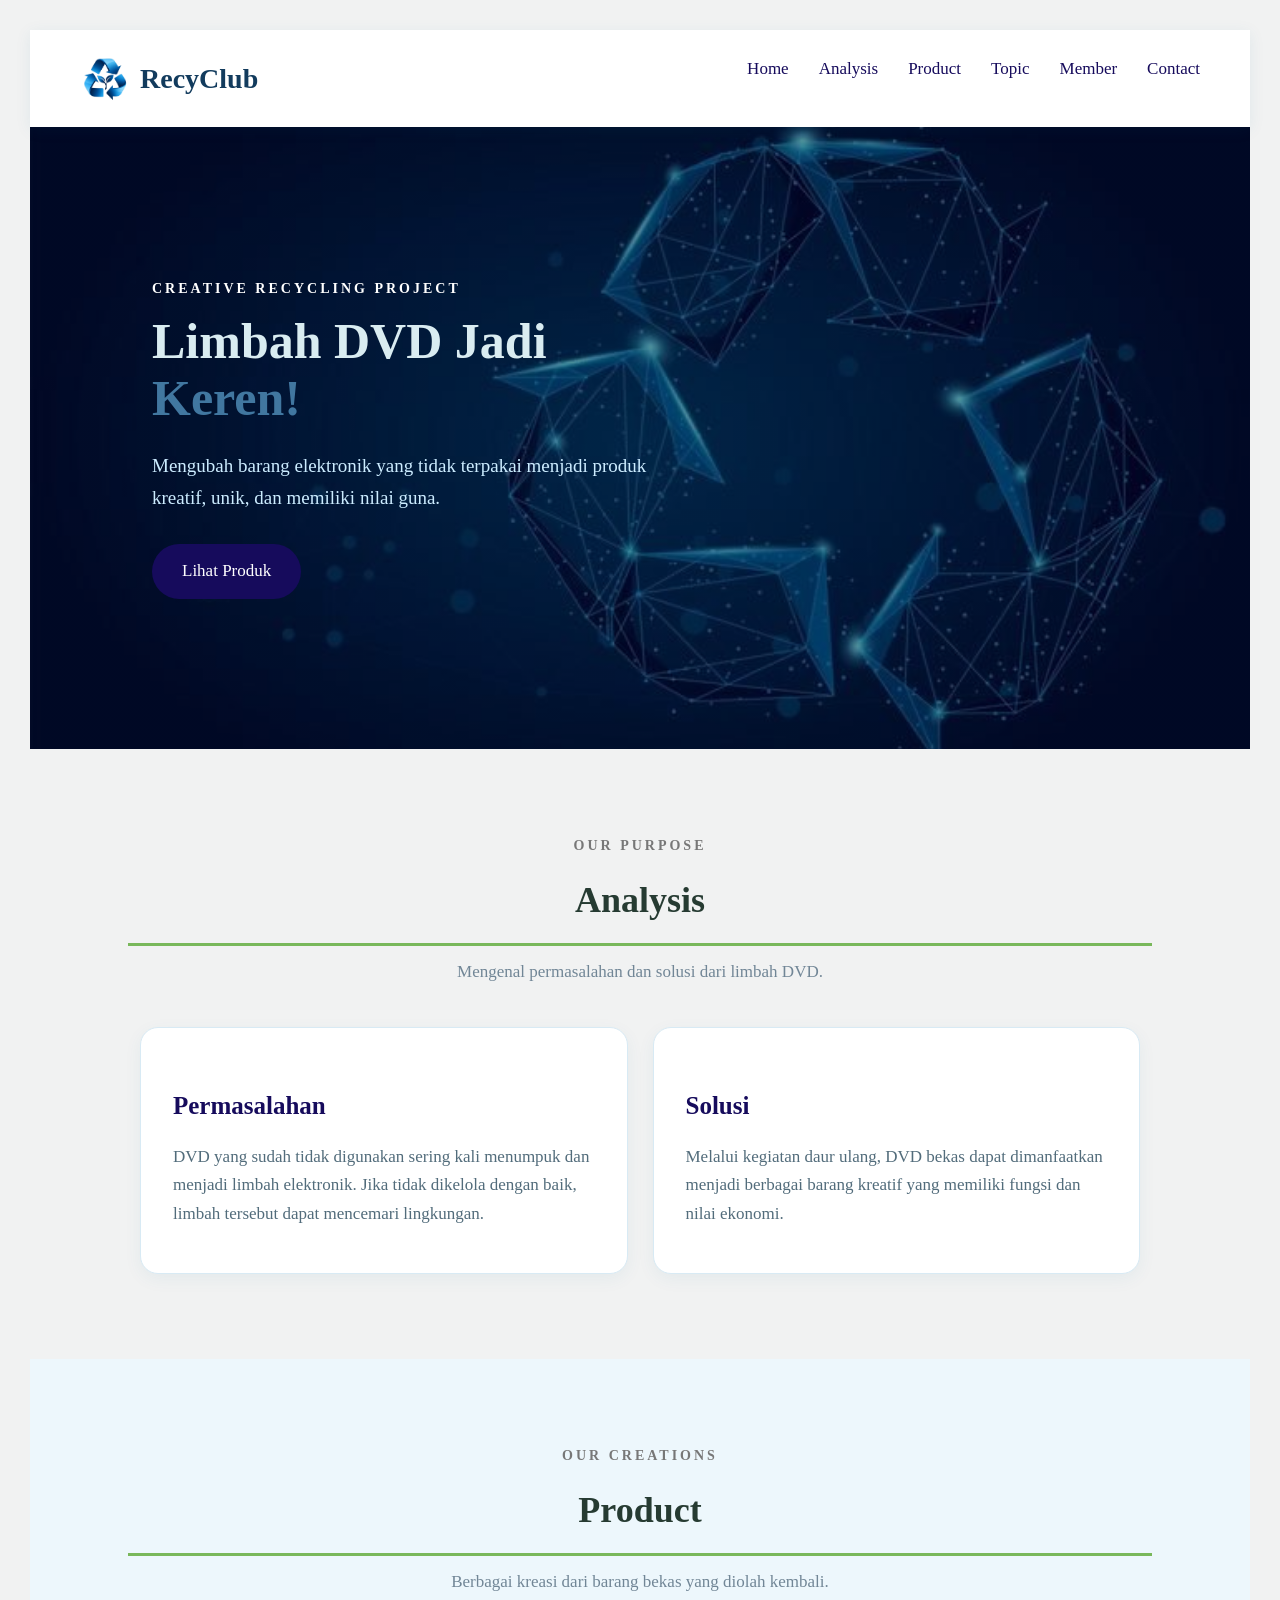
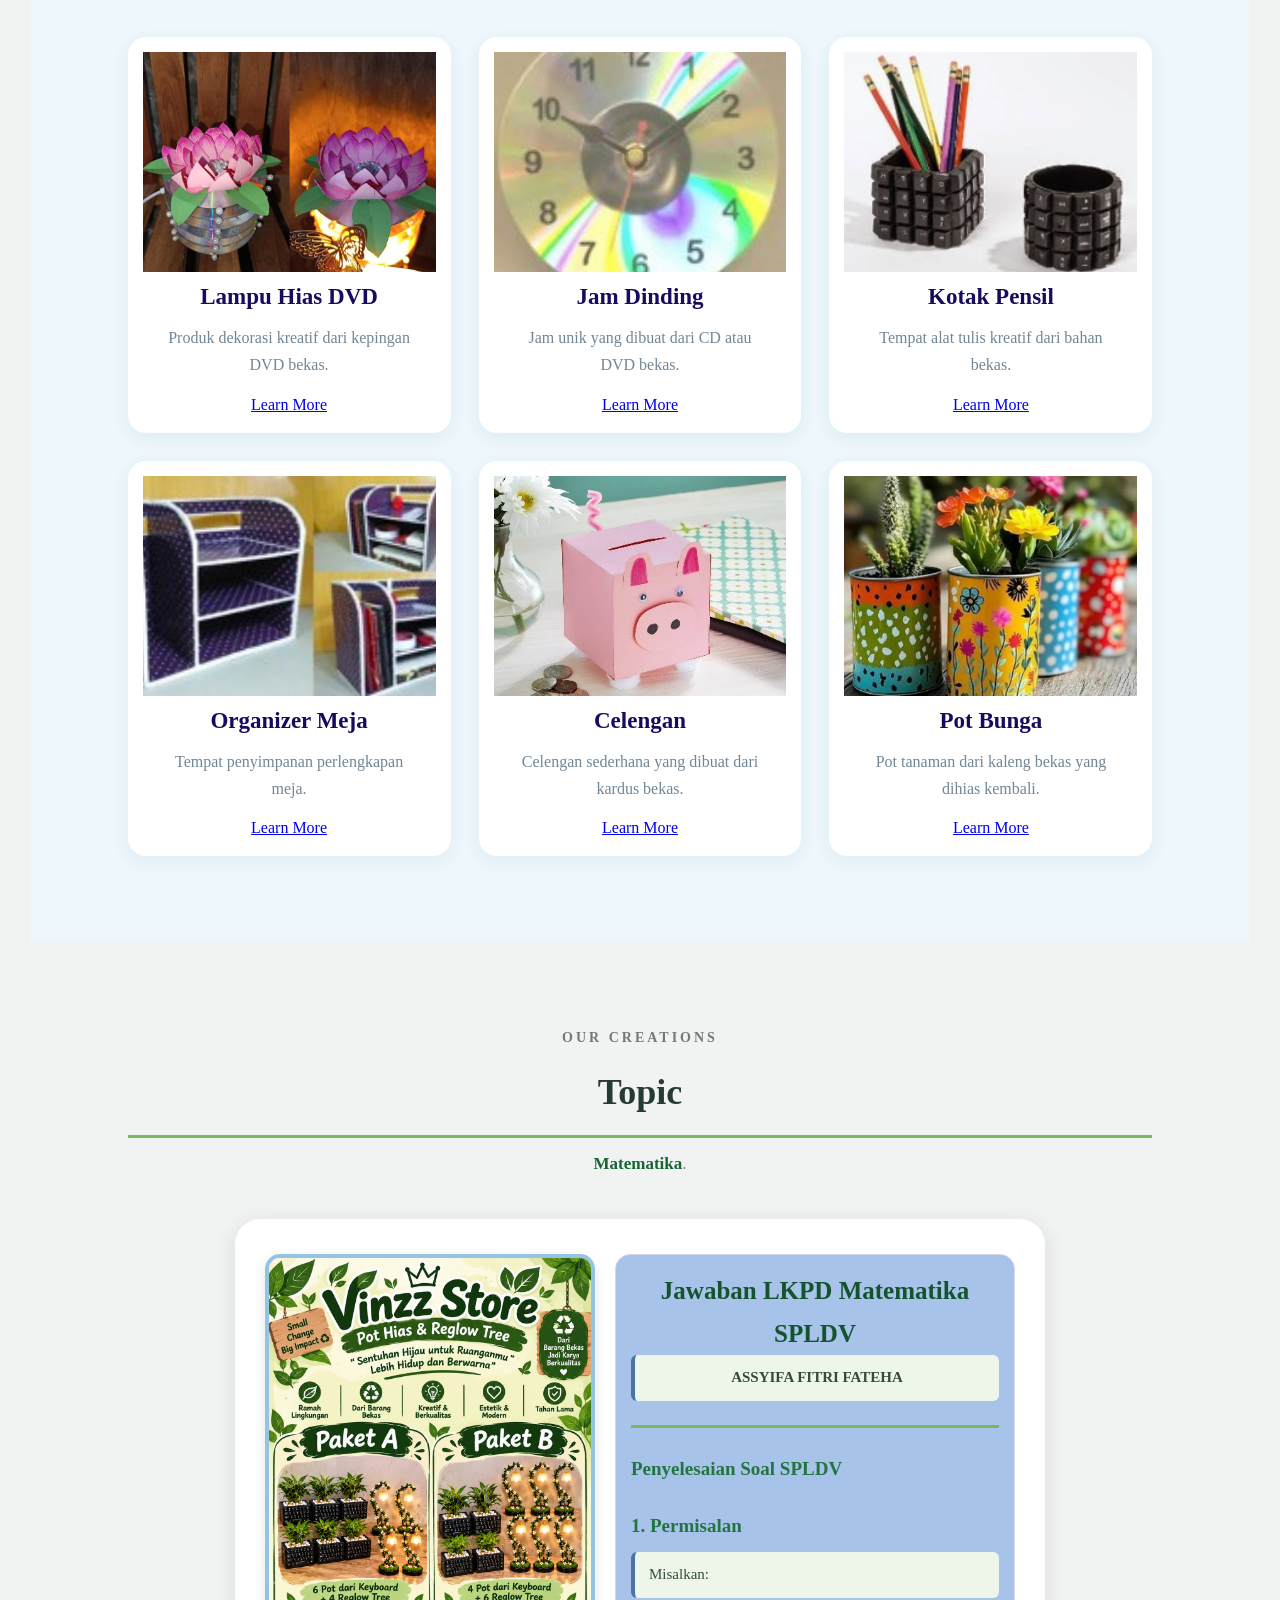
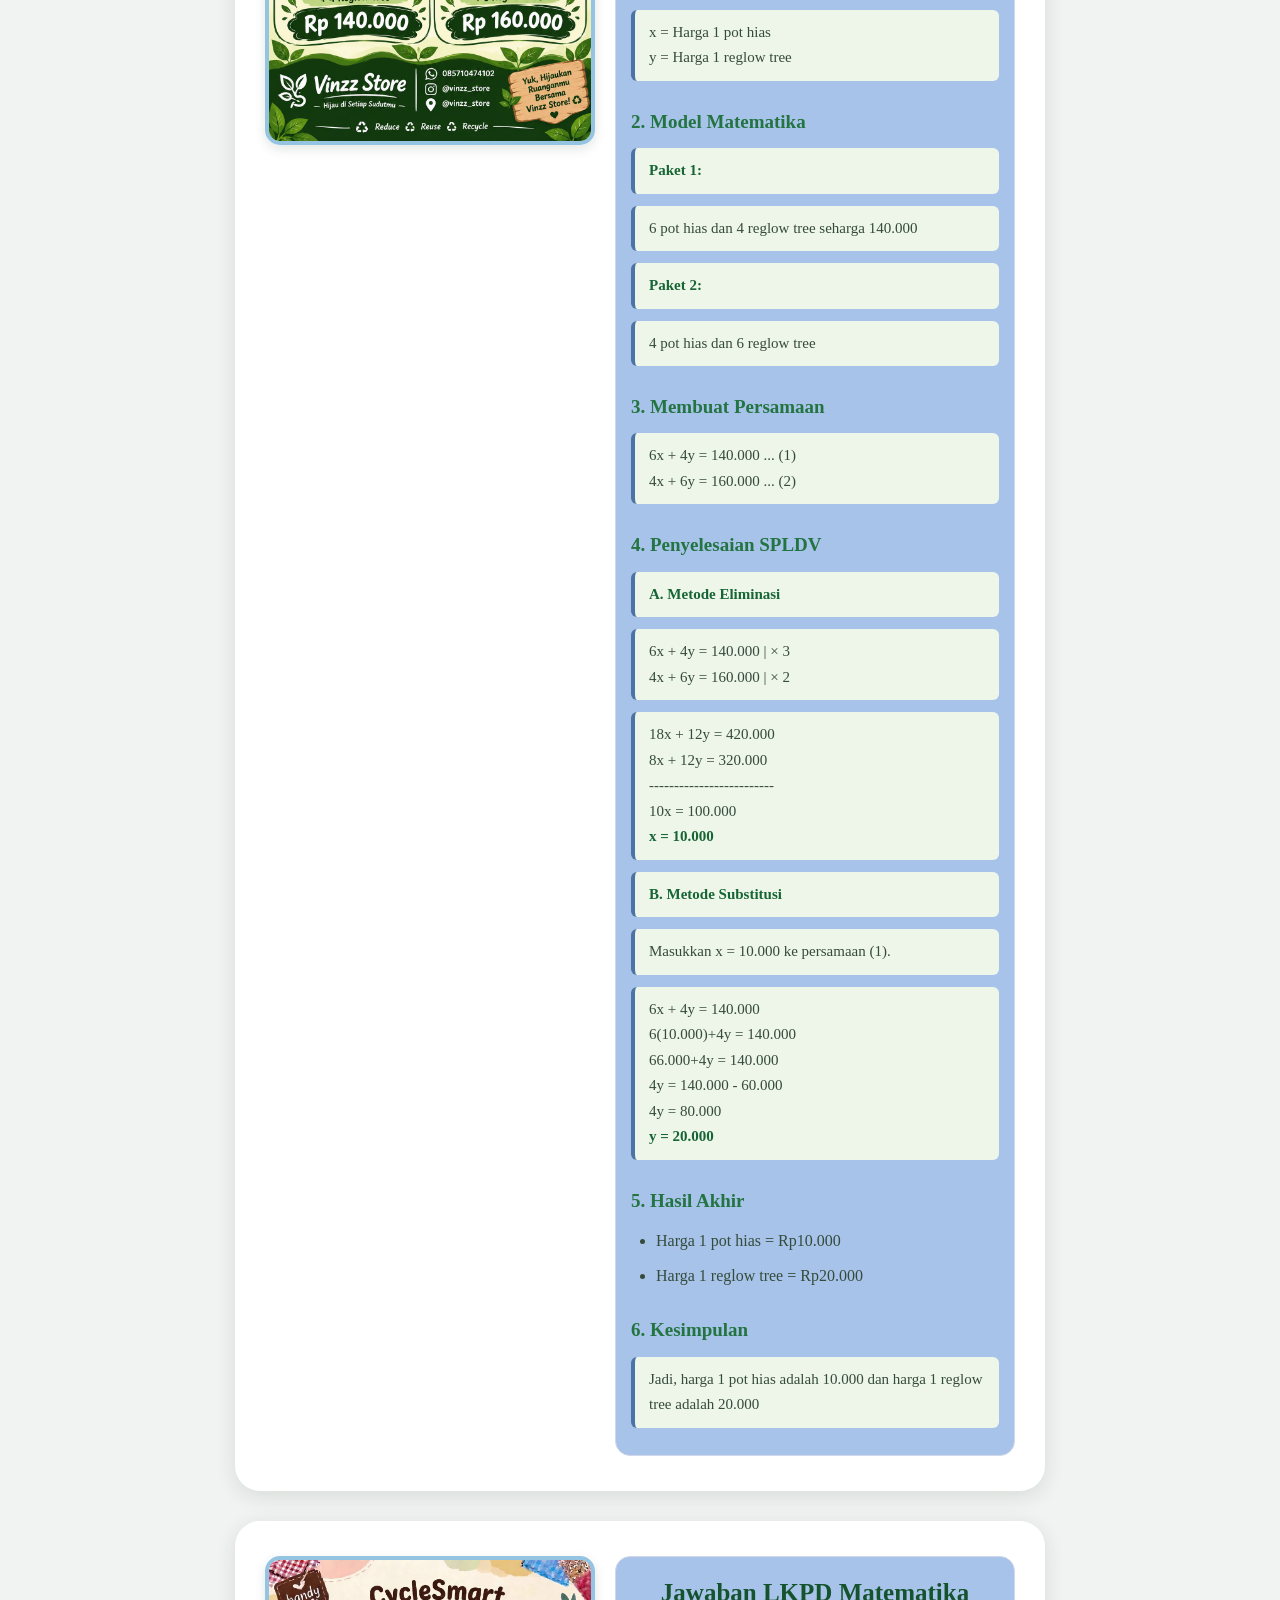
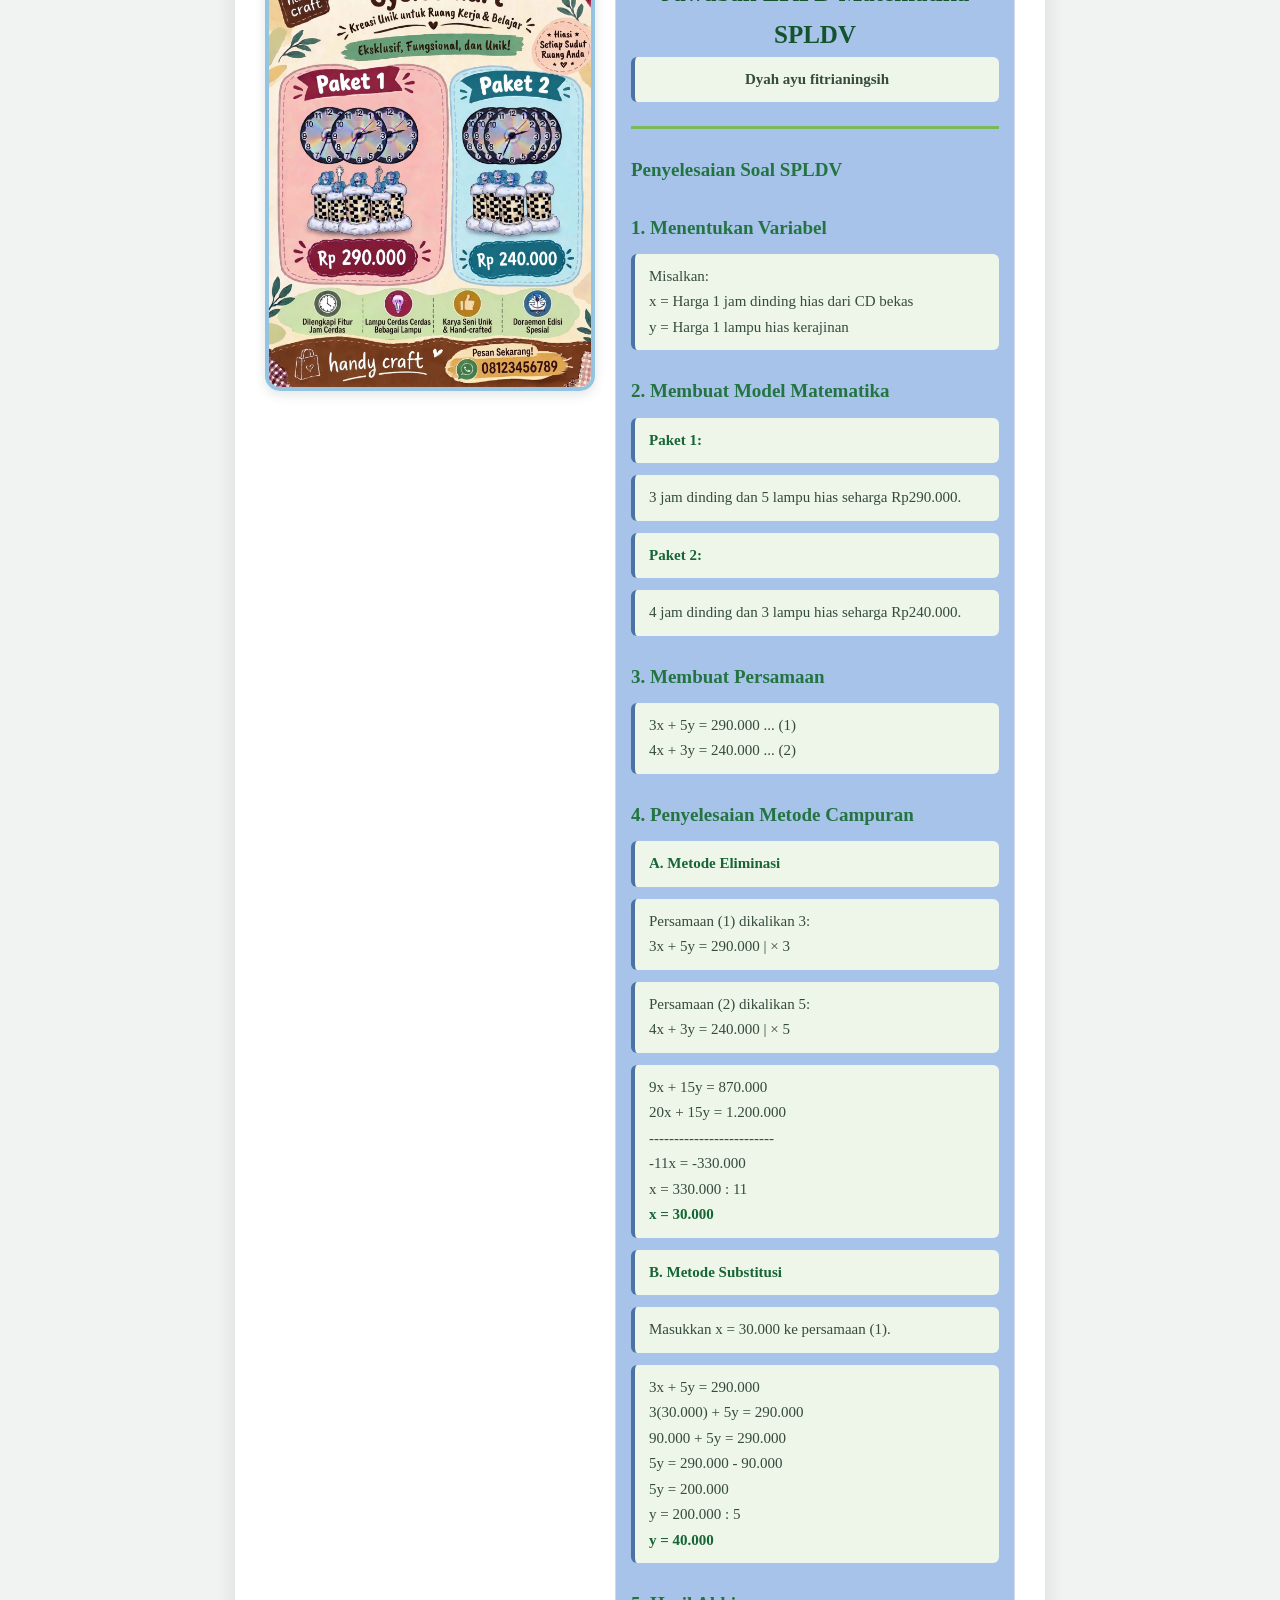
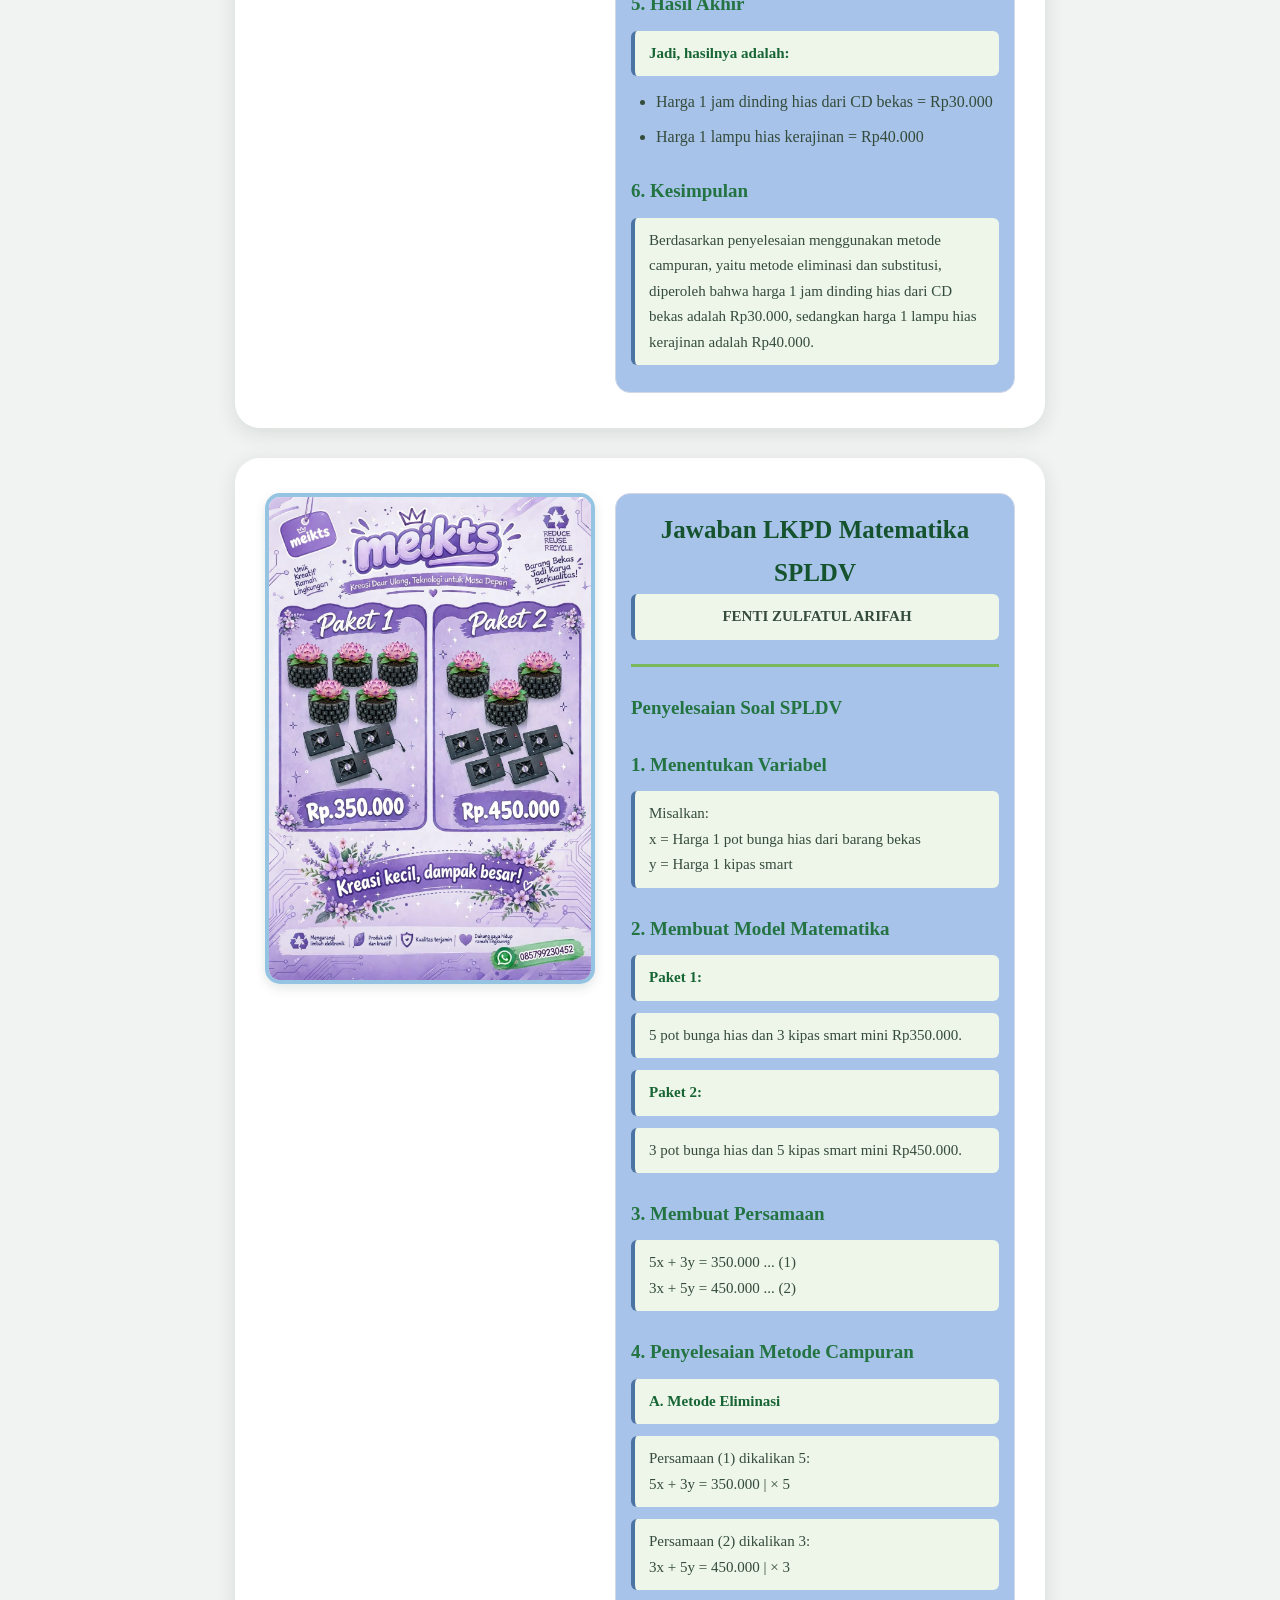
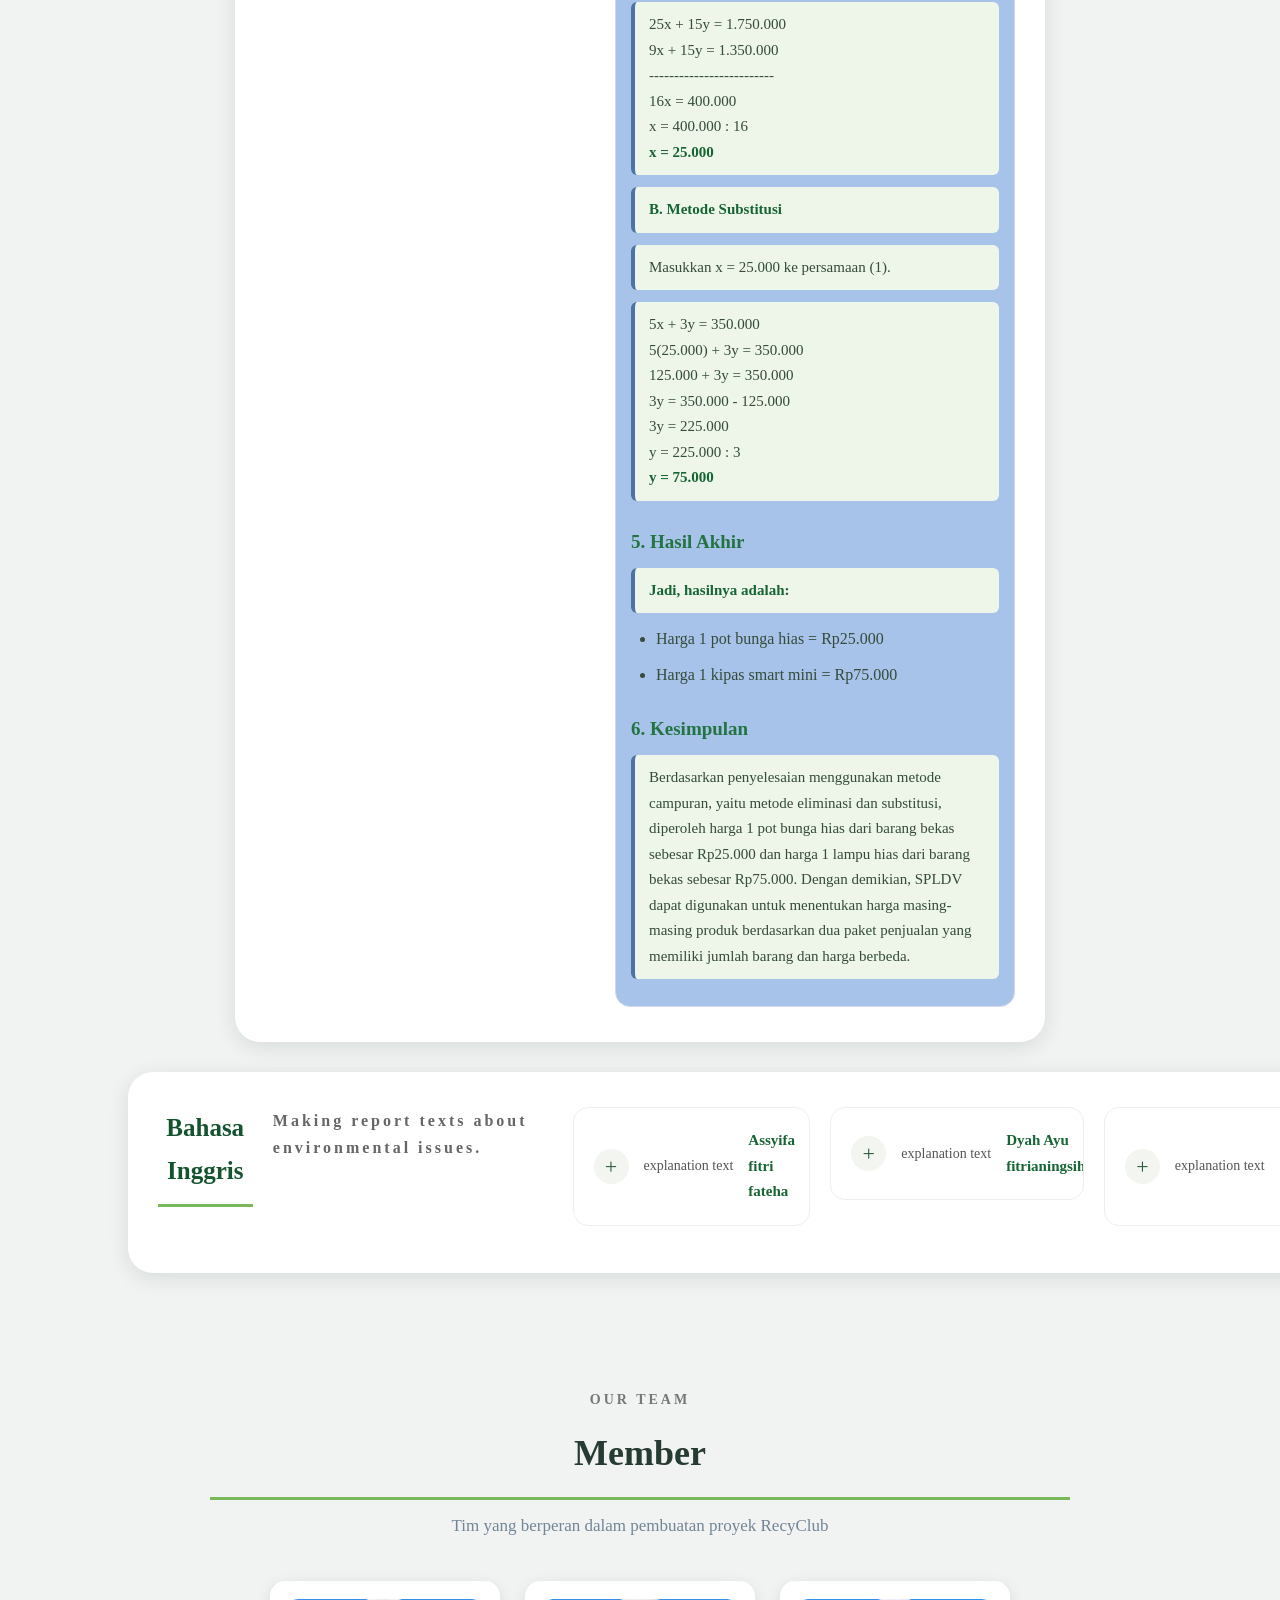
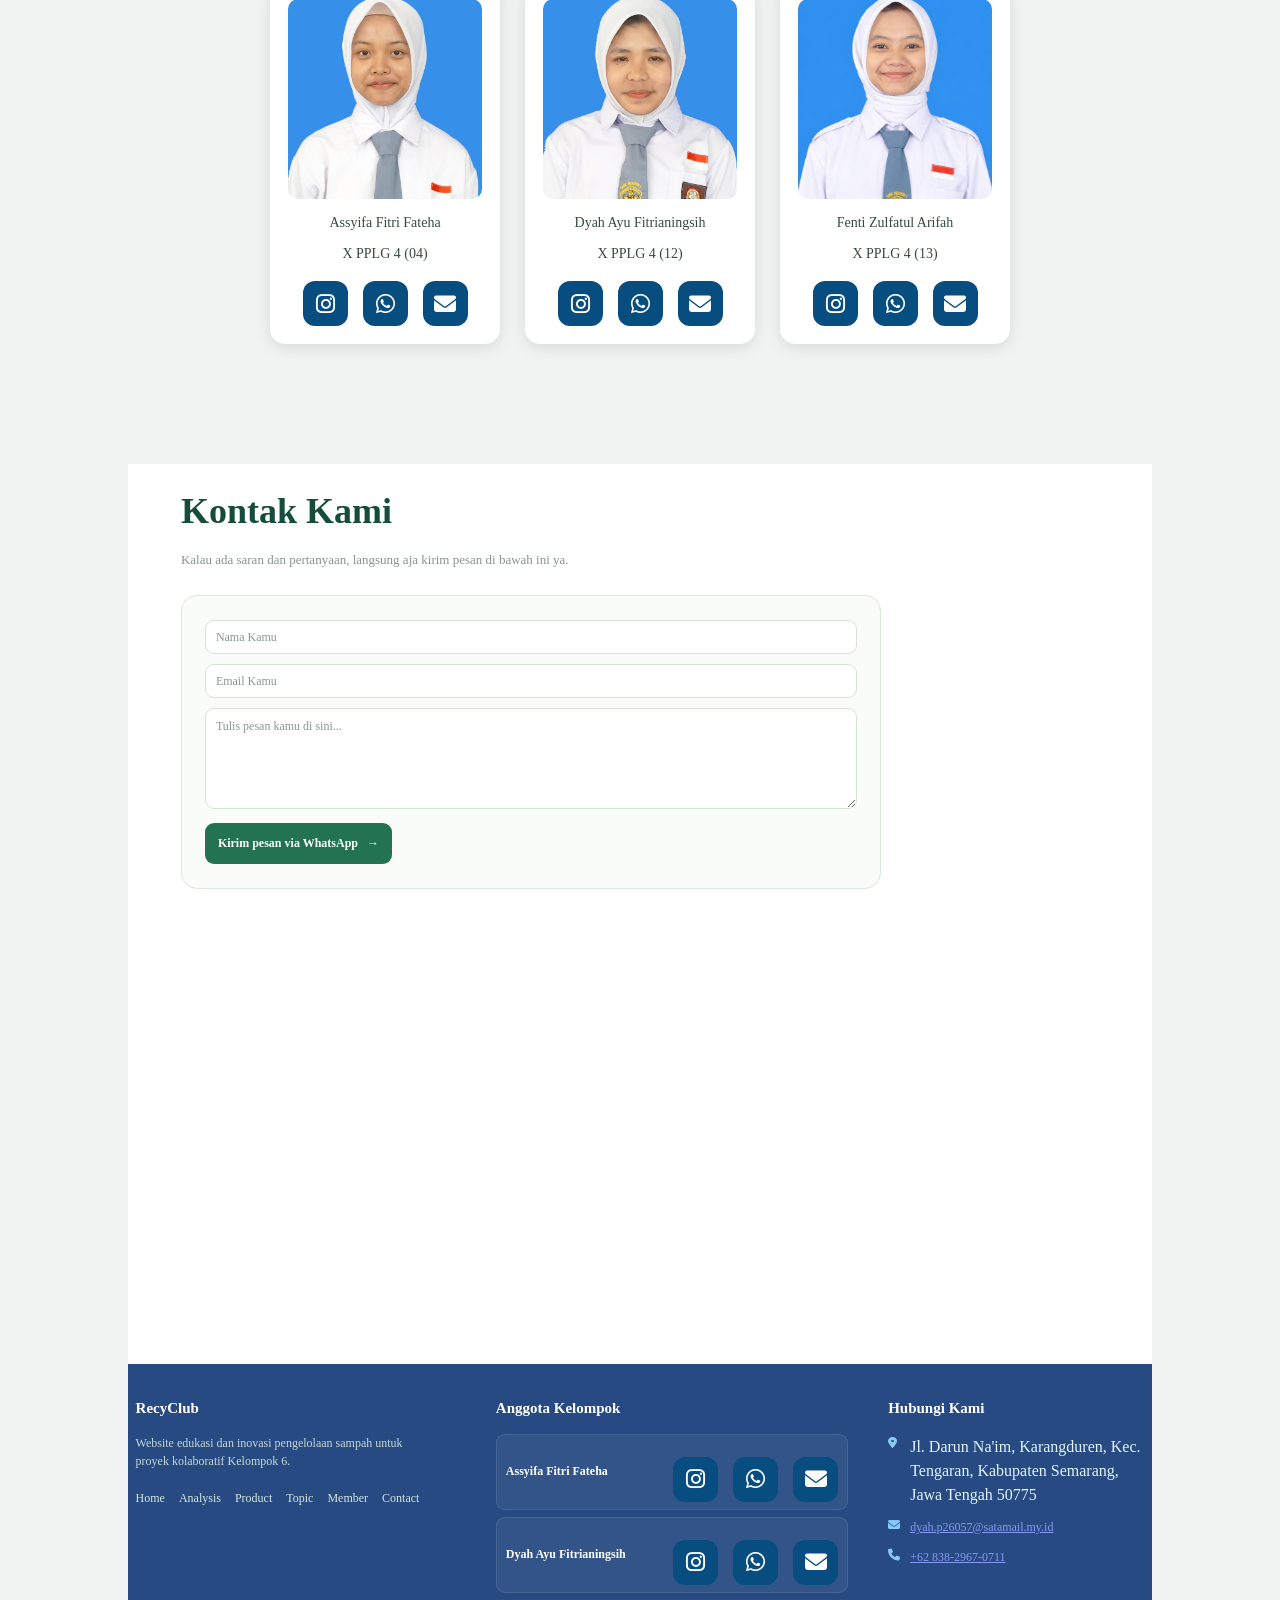
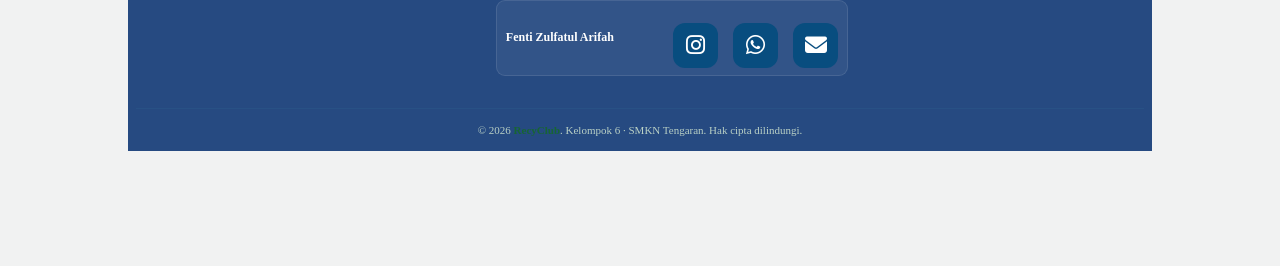
==== commit f43c5c18: "Remove SPLDV explanation and update fan description Removed a paragraph explaining the SPLDV method " ====
--- a/index.html
+++ b/index.html
@@ -365,16 +365,8 @@
             adalah Rp40.000.
         </p>
 
-        <p>
-            Dengan demikian, metode SPLDV dapat digunakan
-            untuk menentukan harga masing-masing produk
-            berdasarkan dua paket penjualan yang memiliki
-            jumlah barang dan harga berbeda. Selain itu,
-            pemanfaatan CD bekas menjadi jam dinding hias
-            merupakan salah satu bentuk kreativitas dalam
-            mengolah barang bekas menjadi produk yang
-            memiliki nilai ekonomis.
-        </p>
+        
+
 
     </div>
 </div>   
@@ -405,7 +397,7 @@
             <br>
             x = Harga 1 pot bunga hias dari barang bekas
             <br>
-            y = Harga 1 kipas smart mini
+            y = Harga 1 kipas smart
         </p>
 
         <h3>2. Membuat Model Matematika</h3>
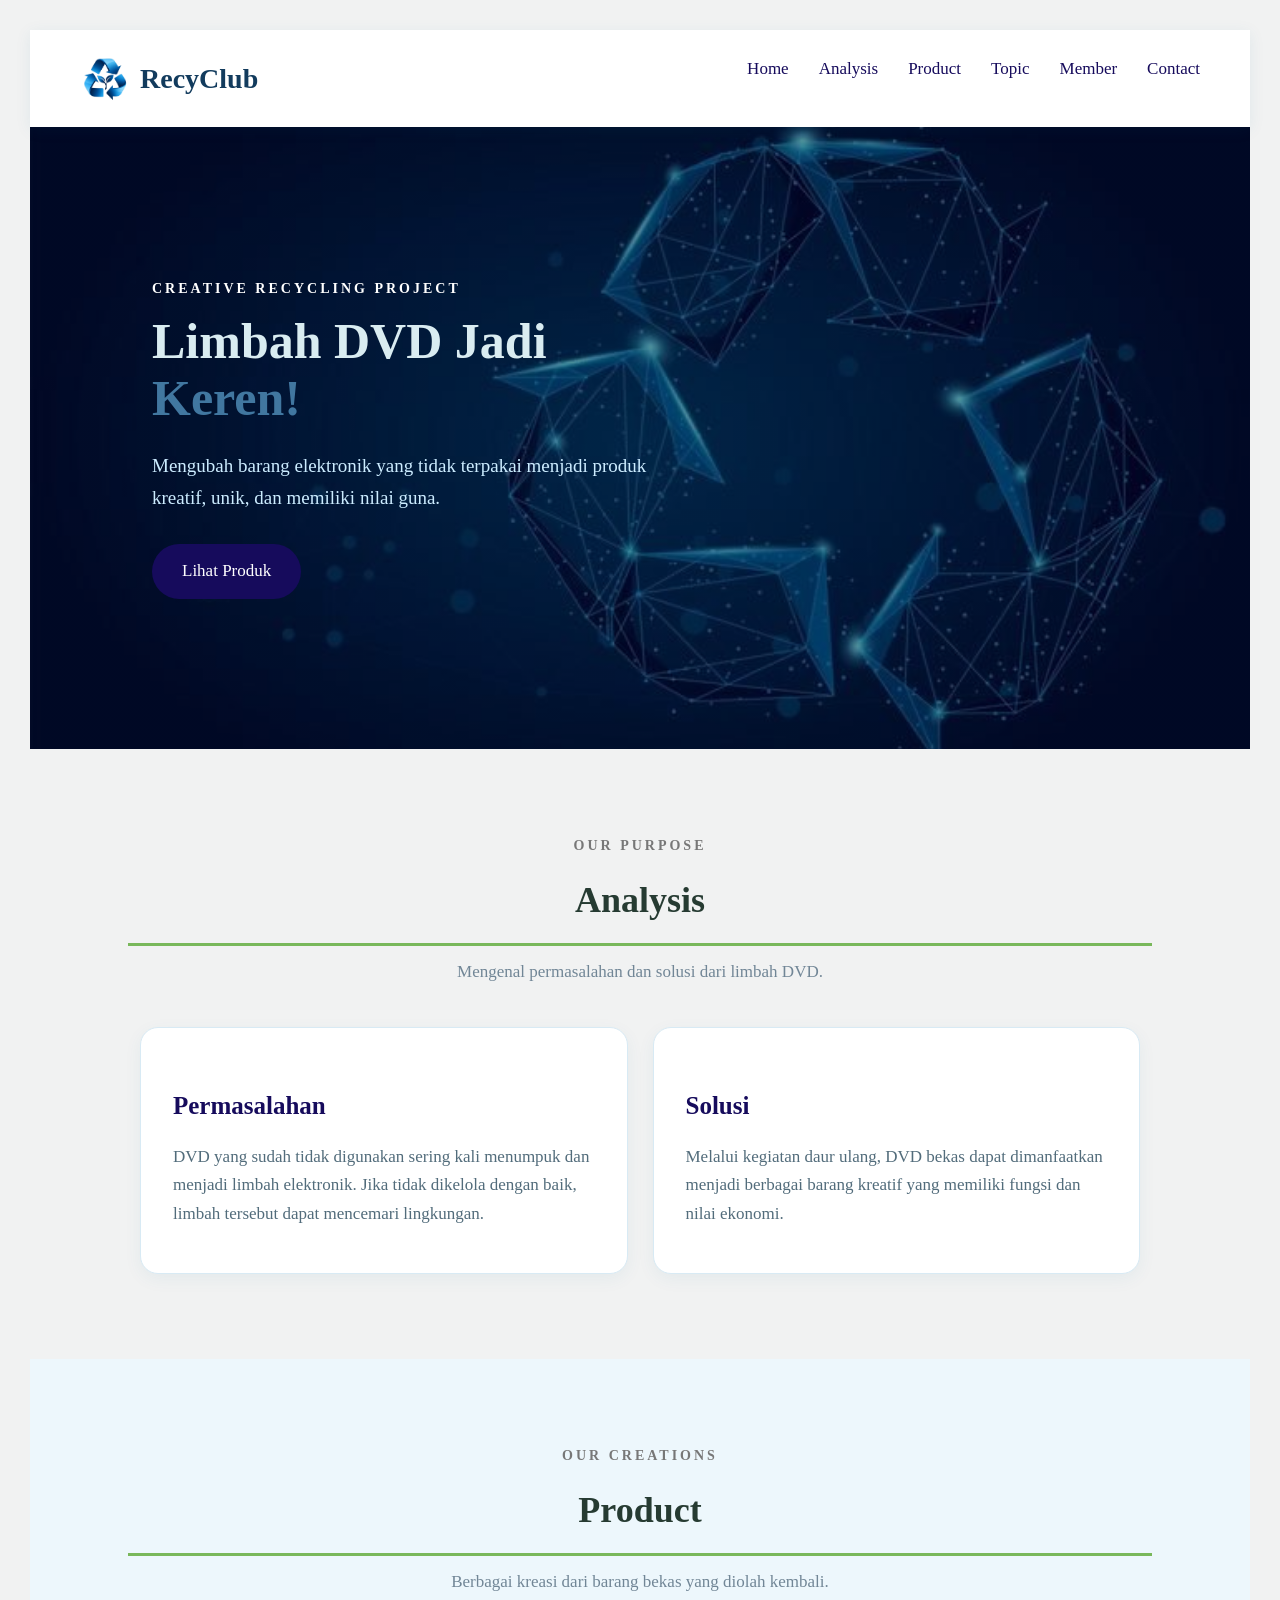
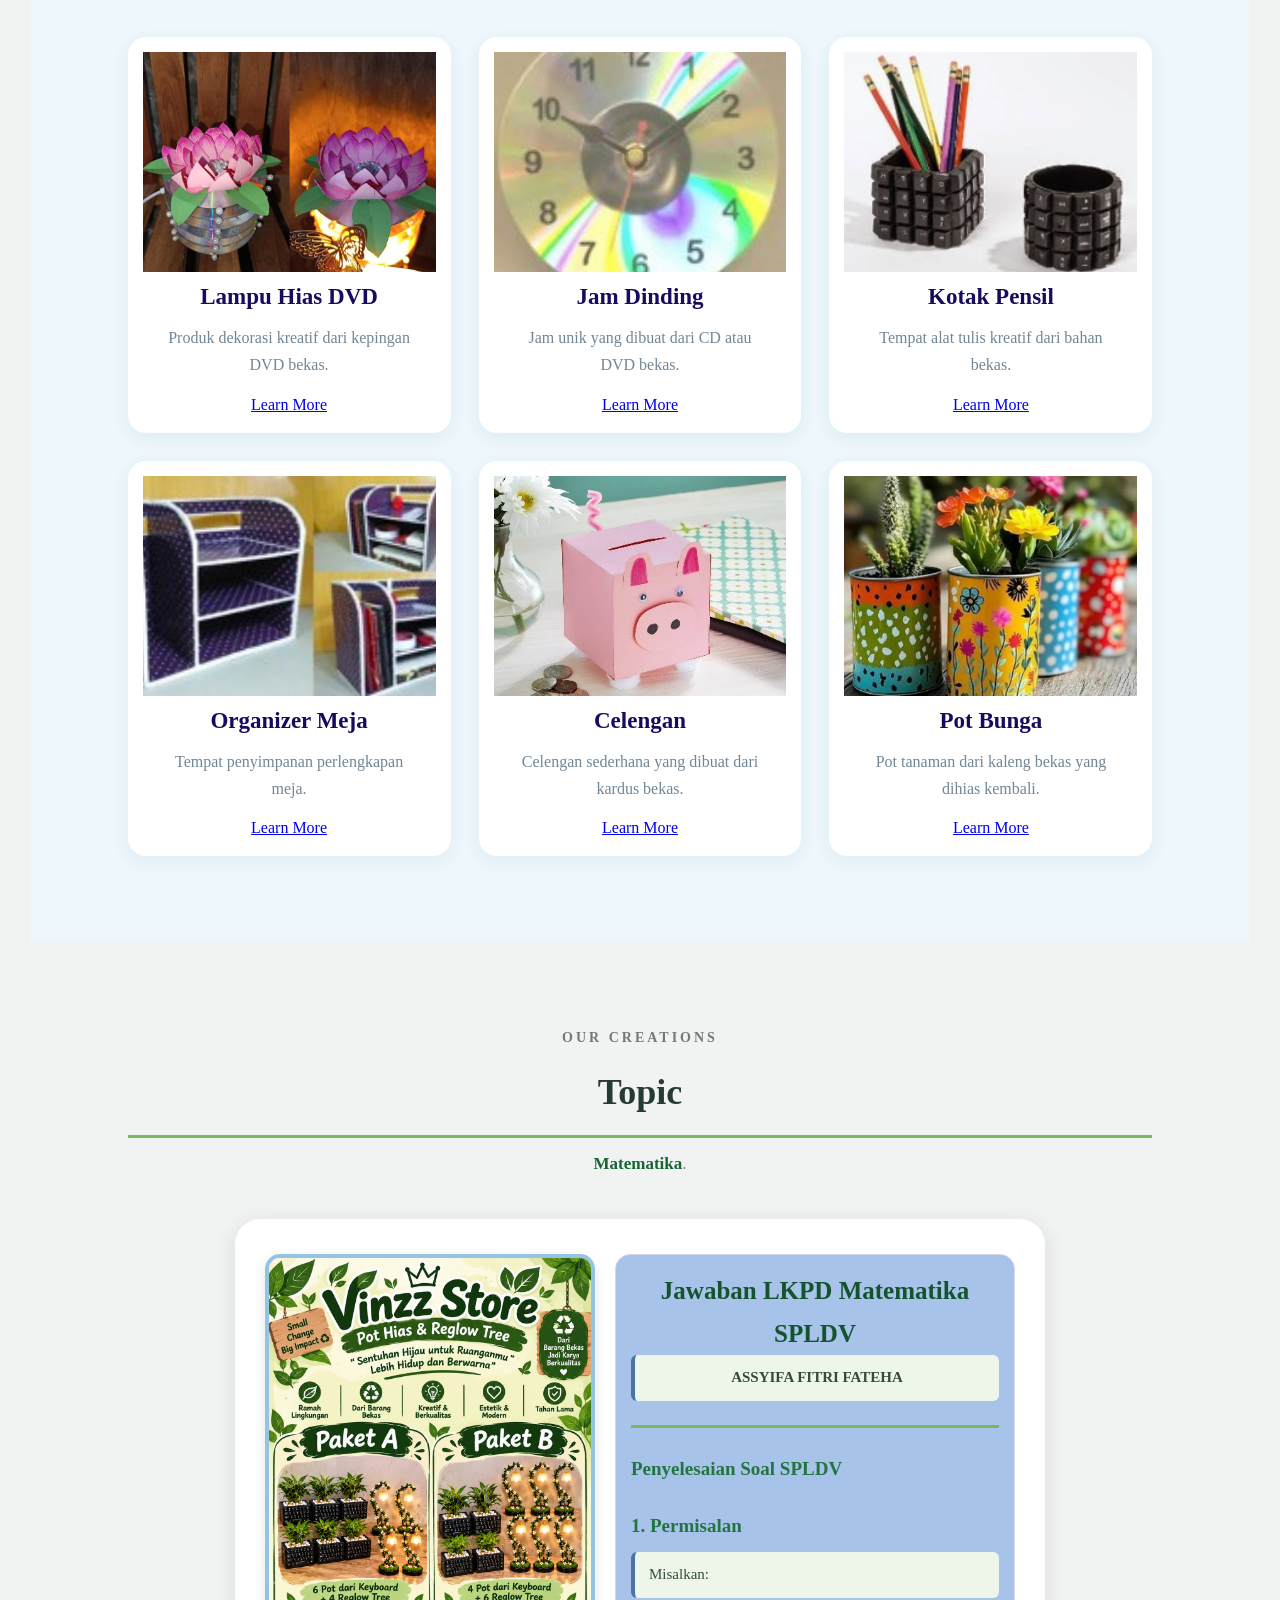
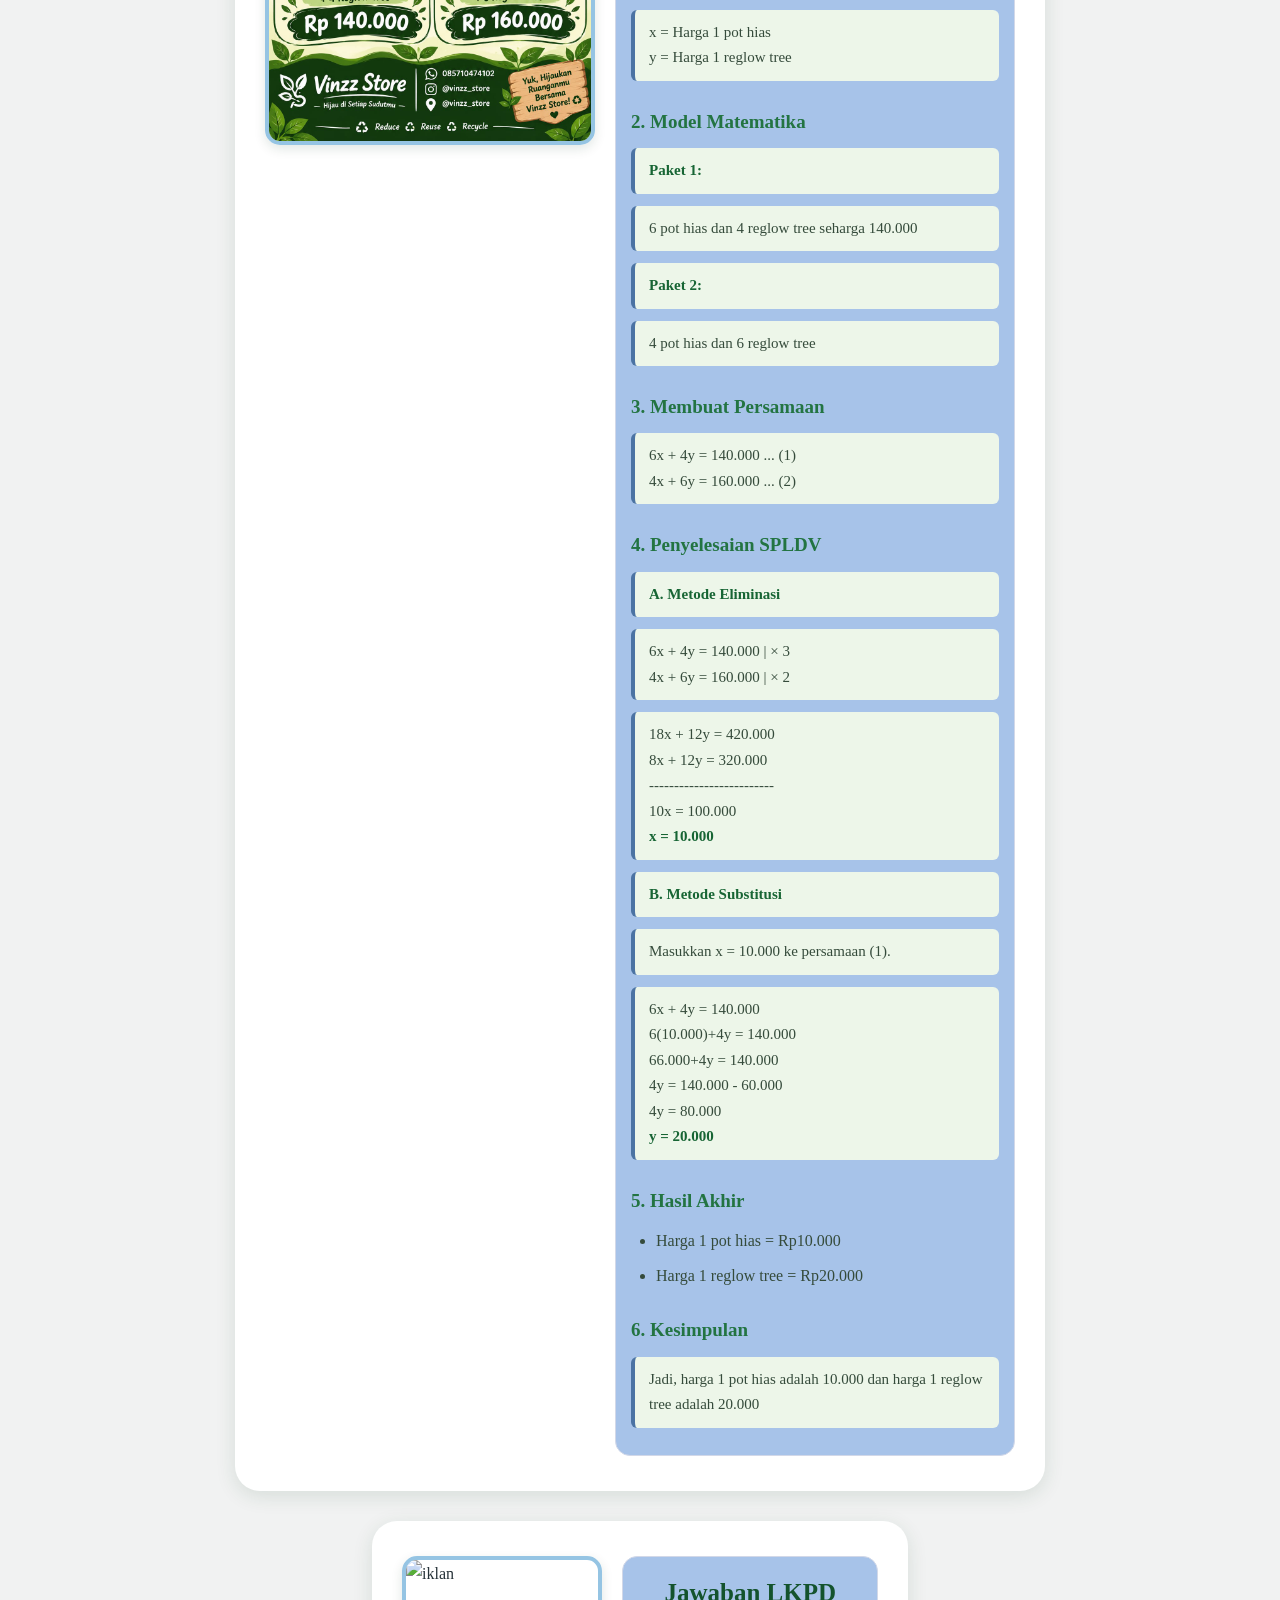
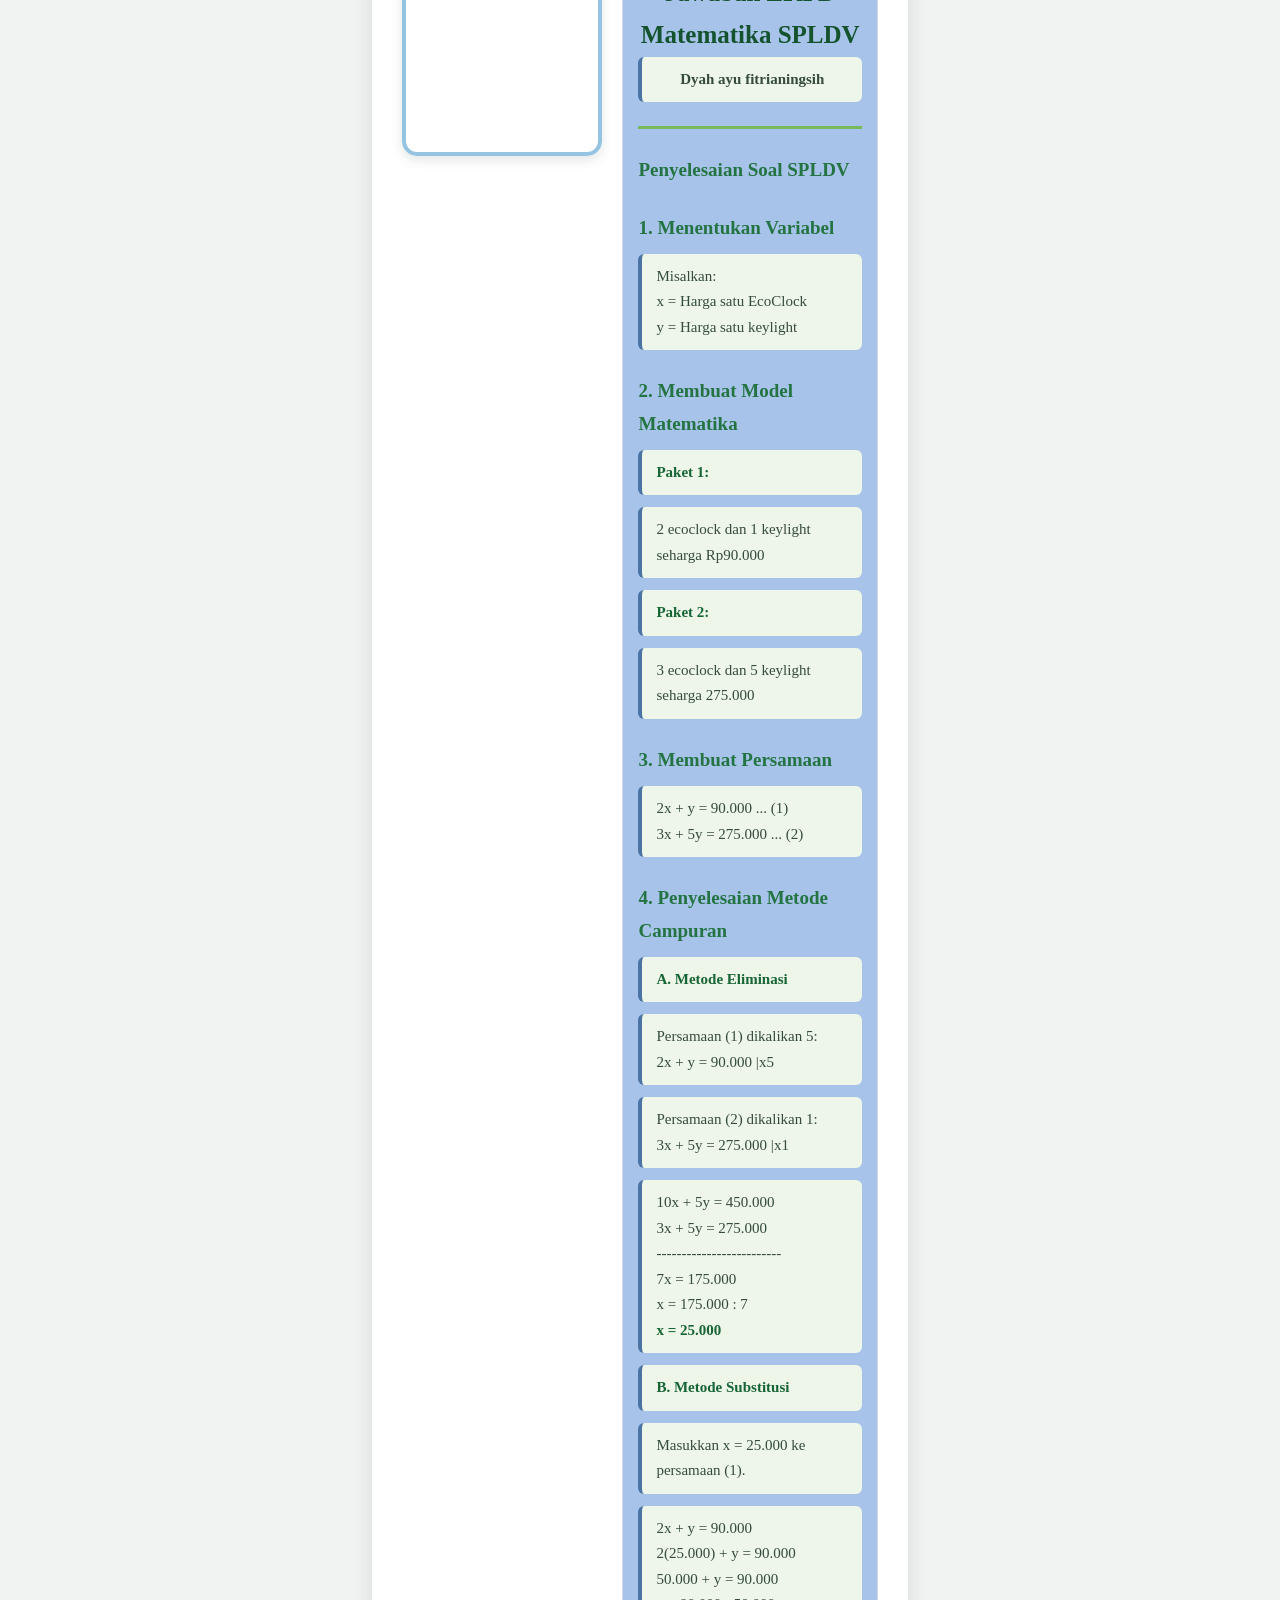
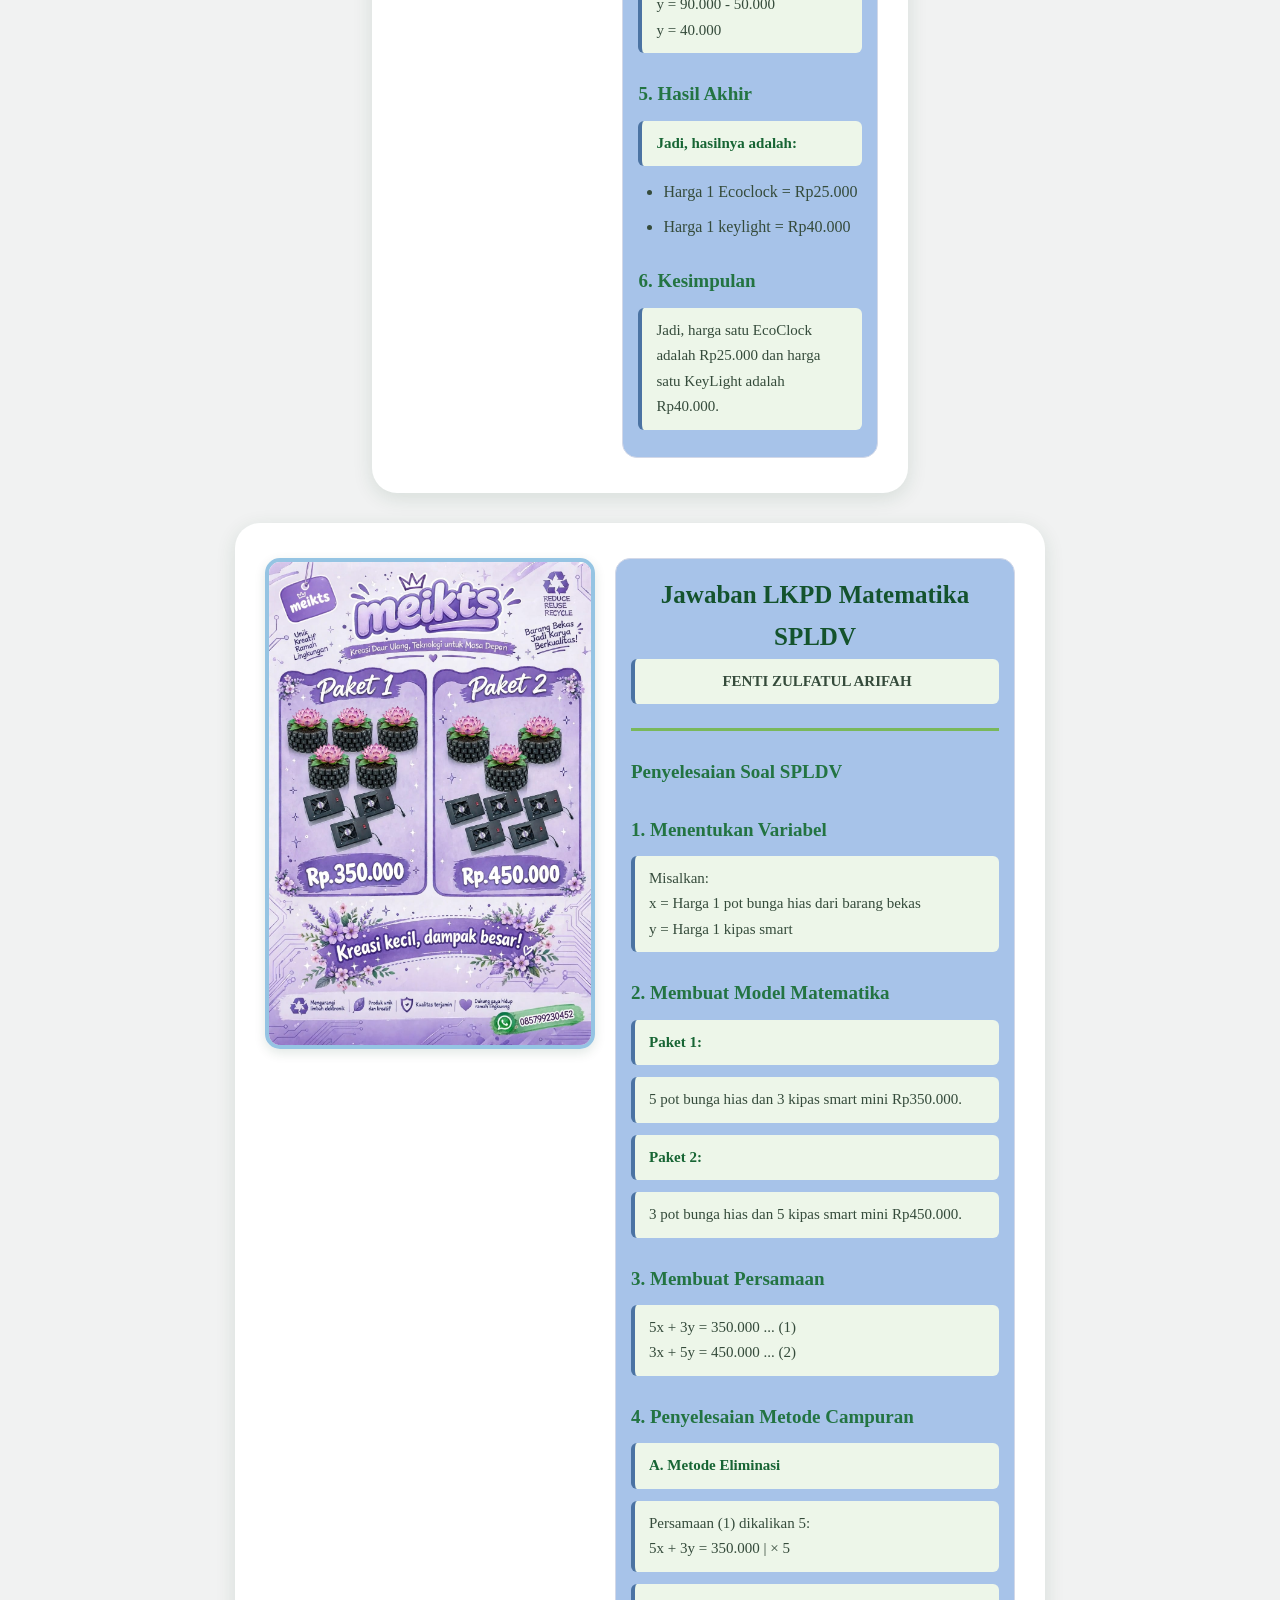
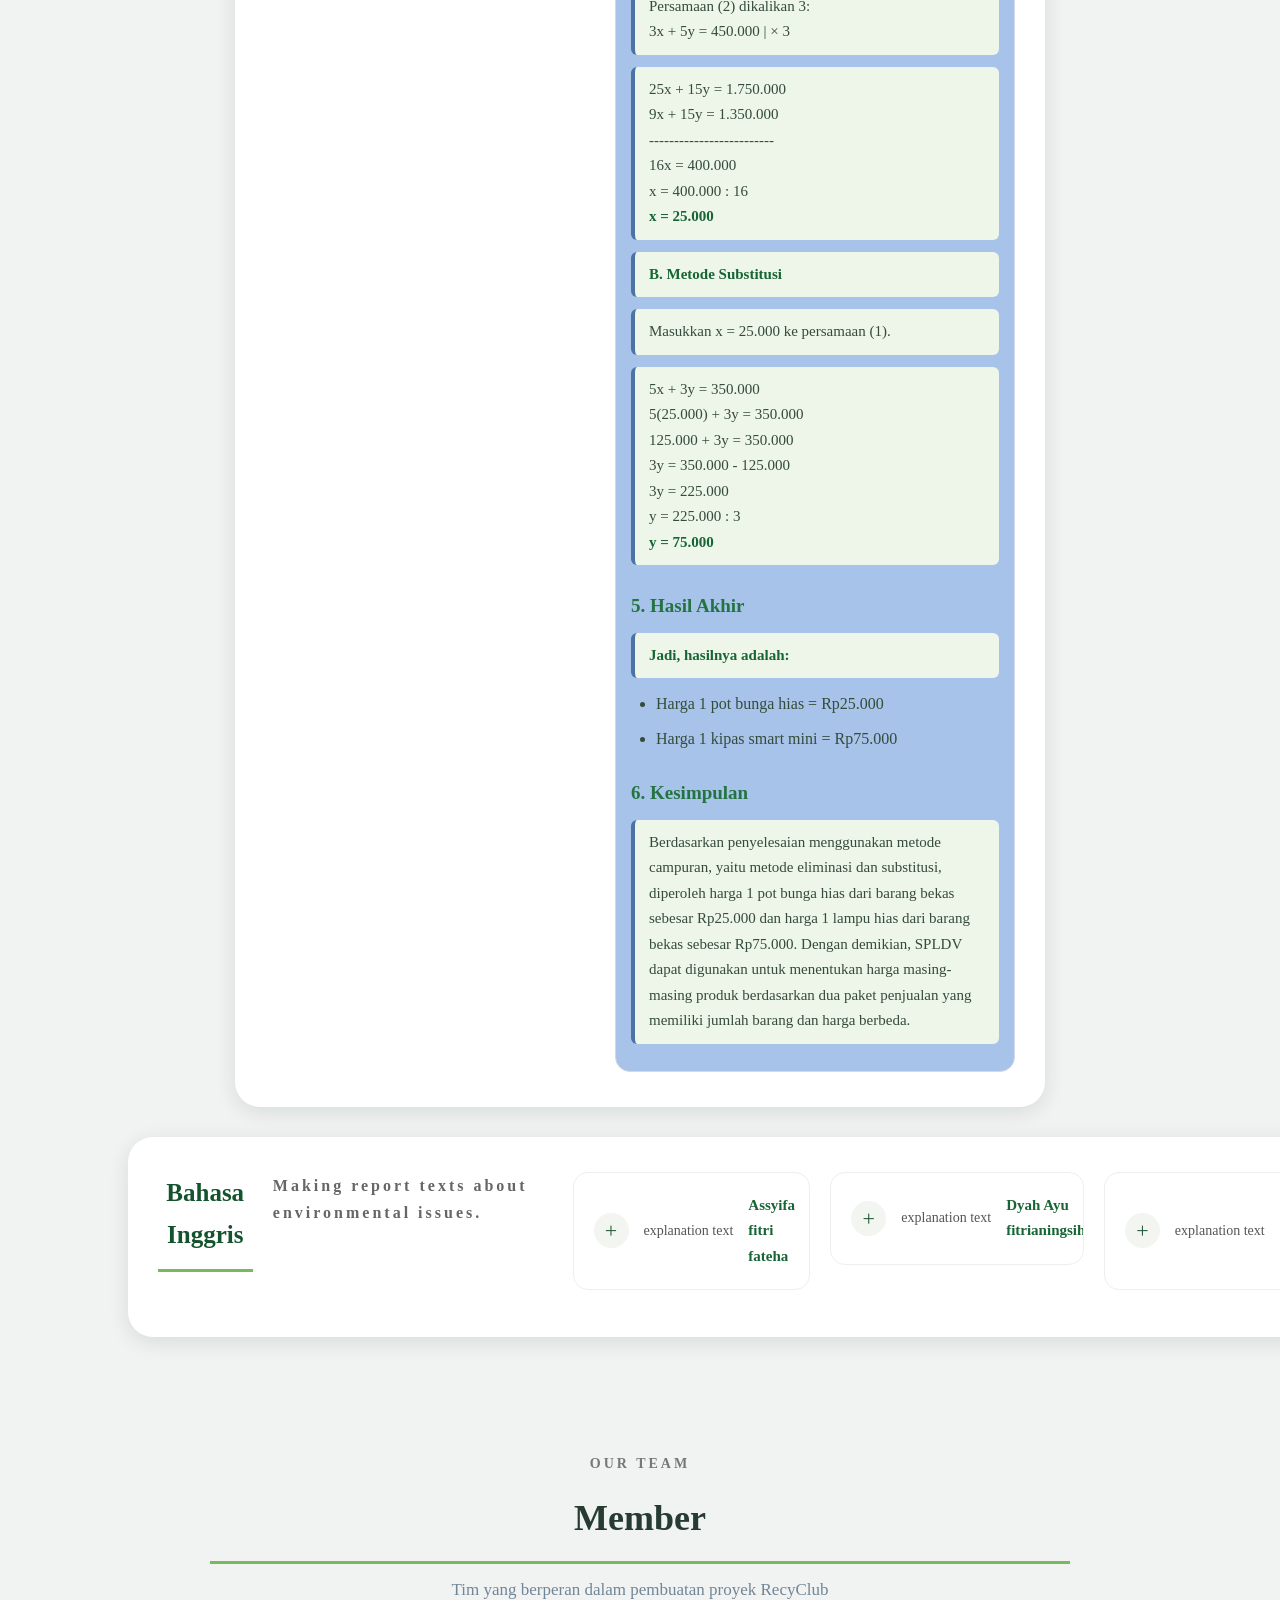
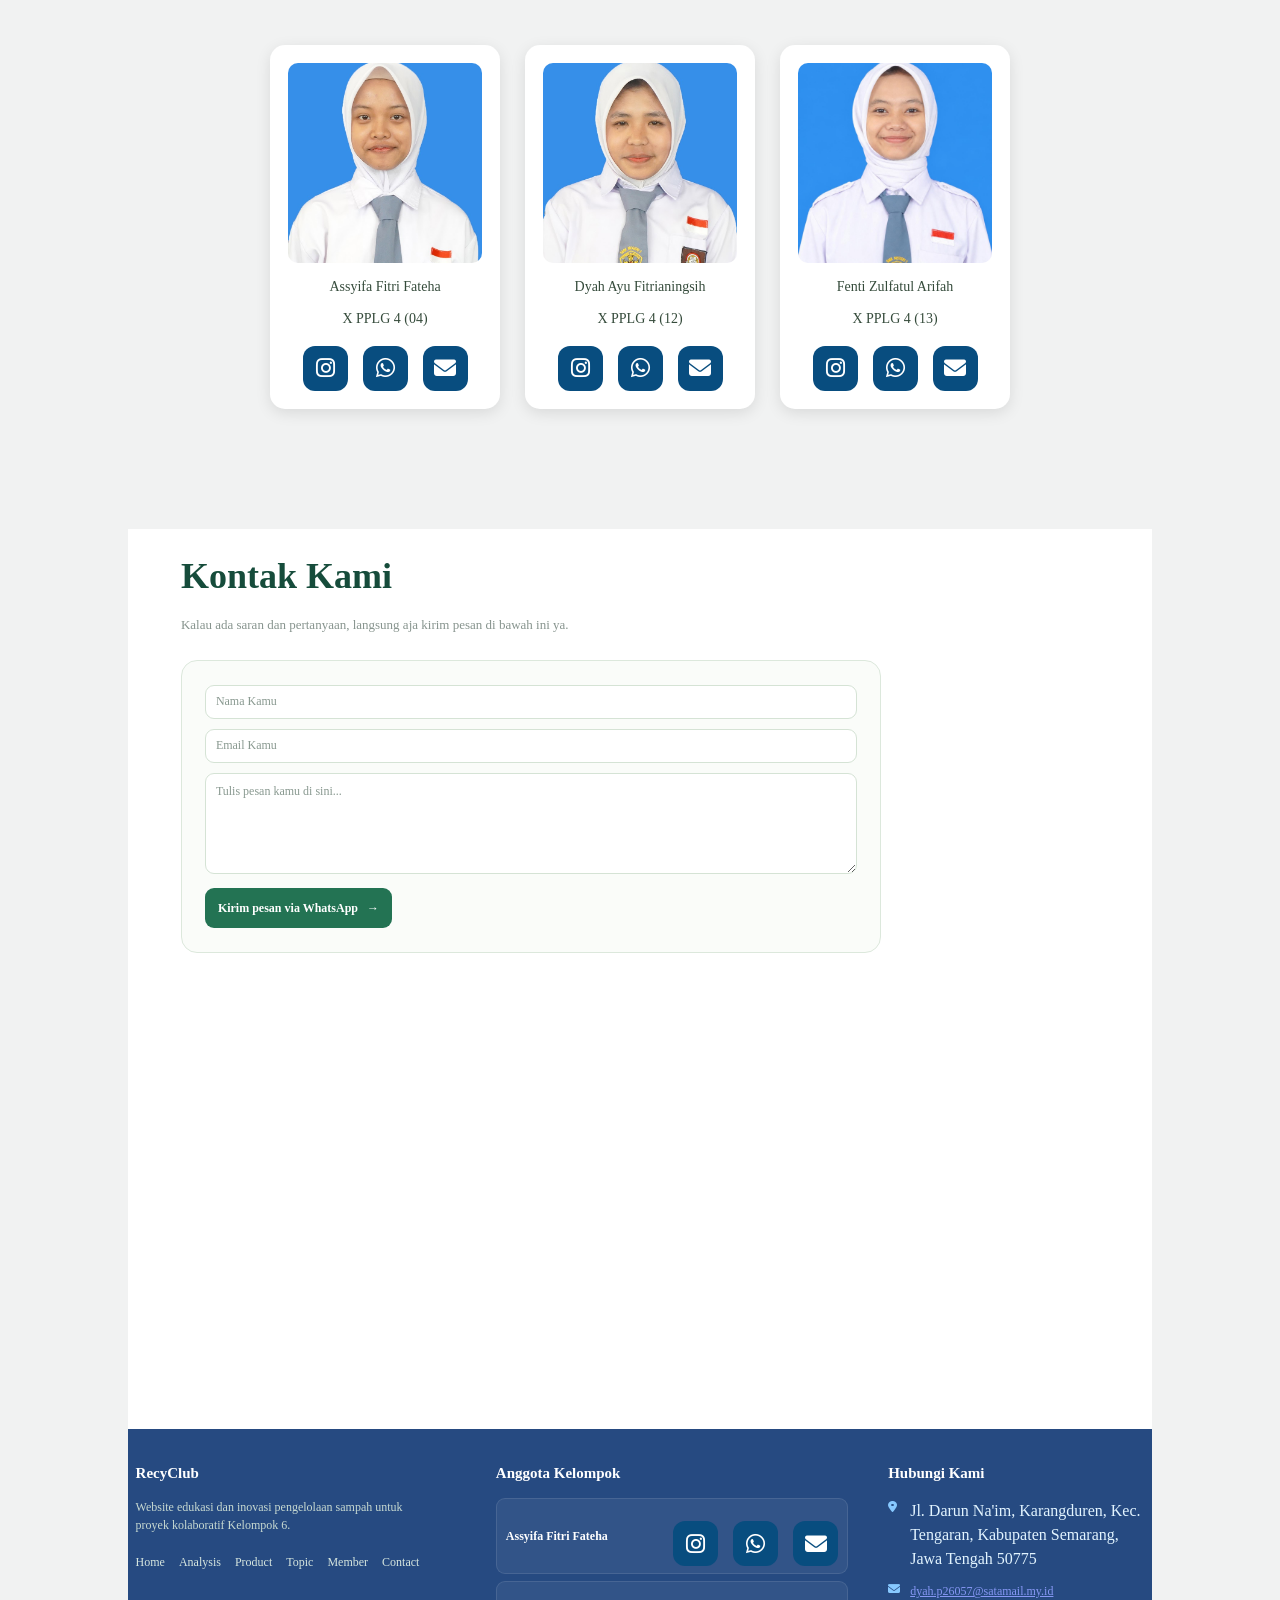
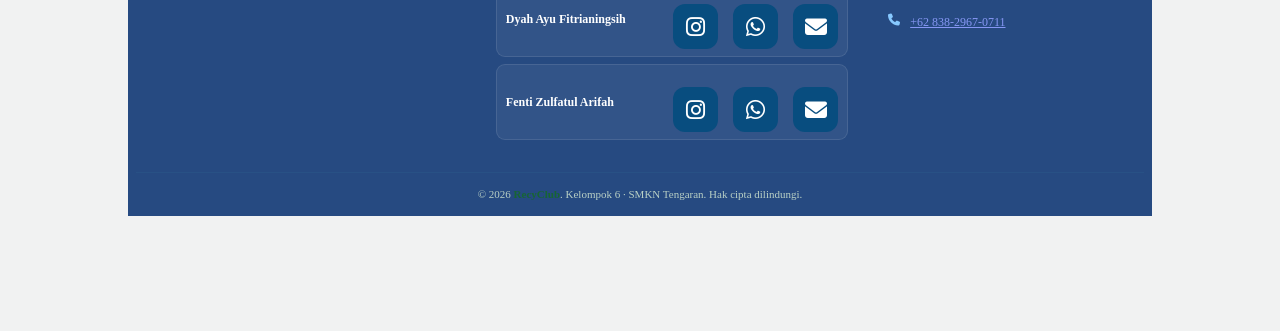
==== commit 304b7ebc: "Update index.html" ====
--- a/index.html
+++ b/index.html
@@ -248,7 +248,7 @@
 
     <!-- FOTO IKLAN DI SEBELAH KIRI -->
     <div class="gambar">
-        <img src="fler dyah baru.jpeg"
+        <img src="flyer 2 dyah.jpeg"
              alt="iklan"
              width="50"
              height="50">
@@ -267,31 +267,29 @@
         <p>
             Misalkan:
             <br>
-            x = Harga 1 jam dinding hias dari CD bekas
-            <br>
-            y = Harga 1 lampu hias kerajinan
+            x =  Harga satu EcoClock
+            <br>
+            y = Harga satu keylight
         </p>
 
         <h3>2. Membuat Model Matematika</h3>
 
         <p><b>Paket 1:</b></p>
         <p>
-            3 jam dinding dan 5 lampu hias
-            seharga Rp290.000.
+            2 ecoclock dan 1 keylight seharga Rp90.000
         </p>
 
         <p><b>Paket 2:</b></p>
         <p>
-            4 jam dinding dan 3 lampu hias
-            seharga Rp240.000.
+            3 ecoclock dan 5 keylight seharga 275.000
         </p>
 
         <h3>3. Membuat Persamaan</h3>
 
         <p>
-            3x + 5y = 290.000 ... (1)
-            <br>
-            4x + 3y = 240.000 ... (2)
+            2x + y = 90.000 ... (1)
+            <br>
+            3x + 5y = 275.000 ... (2)
         </p>
 
         <h3>4. Penyelesaian Metode Campuran</h3>
@@ -299,51 +297,48 @@
         <p><b>A. Metode Eliminasi</b></p>
 
         <p>
-            Persamaan (1) dikalikan 3:
-            <br>
-            3x + 5y = 290.000 | × 3
-        </p>
-
-        <p>
-            Persamaan (2) dikalikan 5:
-            <br>
-            4x + 3y = 240.000 | × 5
-        </p>
-
-        <p>
-            9x + 15y = 870.000
-            <br>
-            20x + 15y = 1.200.000
+            Persamaan (1) dikalikan 5:
+            <br>
+            2x + y = 90.000 |x5
+        </p>
+
+        <p>
+            Persamaan (2) dikalikan 1:
+            <br>
+            3x + 5y = 275.000 |x1
+        </p>
+
+        <p>
+            10x + 5y = 450.000
+            <br>
+            3x + 5y = 275.000
             <br>
             -------------------------
             <br>
-            -11x = -330.000
-            <br>
-            x = 330.000 : 11
-            <br>
-            <b>x = 30.000</b>
+            7x  = 175.000
+            <br>
+            x = 175.000 : 7
+            <br>
+            <b>x = 25.000</b>
         </p>
 
         <p><b>B. Metode Substitusi</b></p>
 
         <p>
-            Masukkan x = 30.000 ke persamaan (1).
-        </p>
-
-        <p>
-            3x + 5y = 290.000
-            <br>
-            3(30.000) + 5y = 290.000
-            <br>
-            90.000 + 5y = 290.000
-            <br>
-            5y = 290.000 - 90.000
-            <br>
-            5y = 200.000
-            <br>
-            y = 200.000 : 5
-            <br>
-            <b>y = 40.000</b>
+            Masukkan x = 25.000 ke persamaan (1).
+        </p>
+
+        <p>
+            2x + y = 90.000
+            <br>
+            2(25.000) + y = 90.000
+            <br>
+            50.000 + y = 90.000
+            <br>
+            y = 90.000 - 50.000
+            <br>
+            y = 40.000
+            <br>
         </p>
 
         <h3>5. Hasil Akhir</h3>
@@ -351,21 +346,19 @@
         <p><b>Jadi, hasilnya adalah:</b></p>
 
         <ul>
-            <li>Harga 1 jam dinding hias dari CD bekas = Rp30.000</li>
-            <li>Harga 1 lampu hias kerajinan = Rp40.000</li>
+            <li>Harga 1 Ecoclock = Rp25.000</li>
+            <li>Harga 1 keylight = Rp40.000</li>
         </ul>
 
         <h3>6. Kesimpulan</h3>
 
         <p>
-            Berdasarkan penyelesaian menggunakan metode campuran,
-            yaitu metode eliminasi dan substitusi, diperoleh
-            bahwa harga 1 jam dinding hias dari CD bekas adalah
-            Rp30.000, sedangkan harga 1 lampu hias kerajinan
-            adalah Rp40.000.
-        </p>
-
-        
+            Jadi, harga satu EcoClock adalah Rp25.000 dan harga satu KeyLight adalah Rp40.000.
+        </p>
+
+
+    </div>
+</div>   
 
 
     </div>
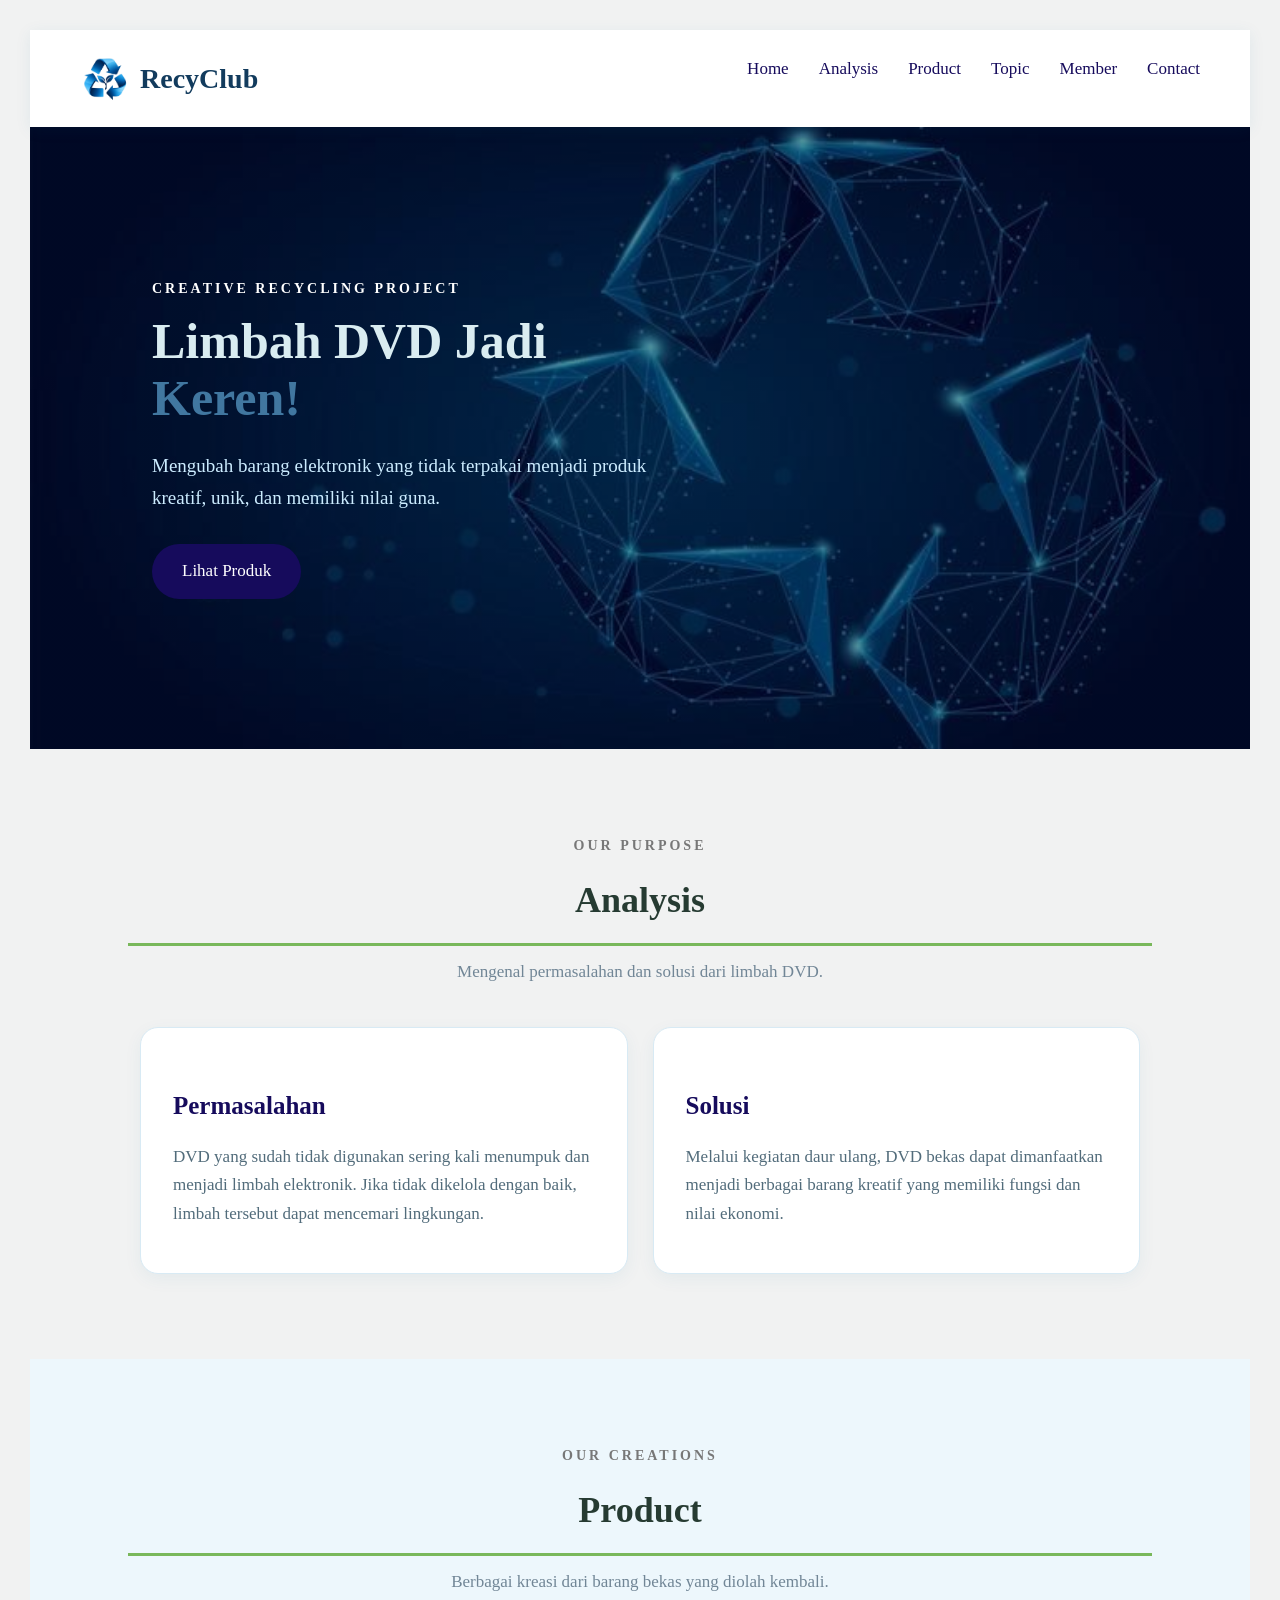
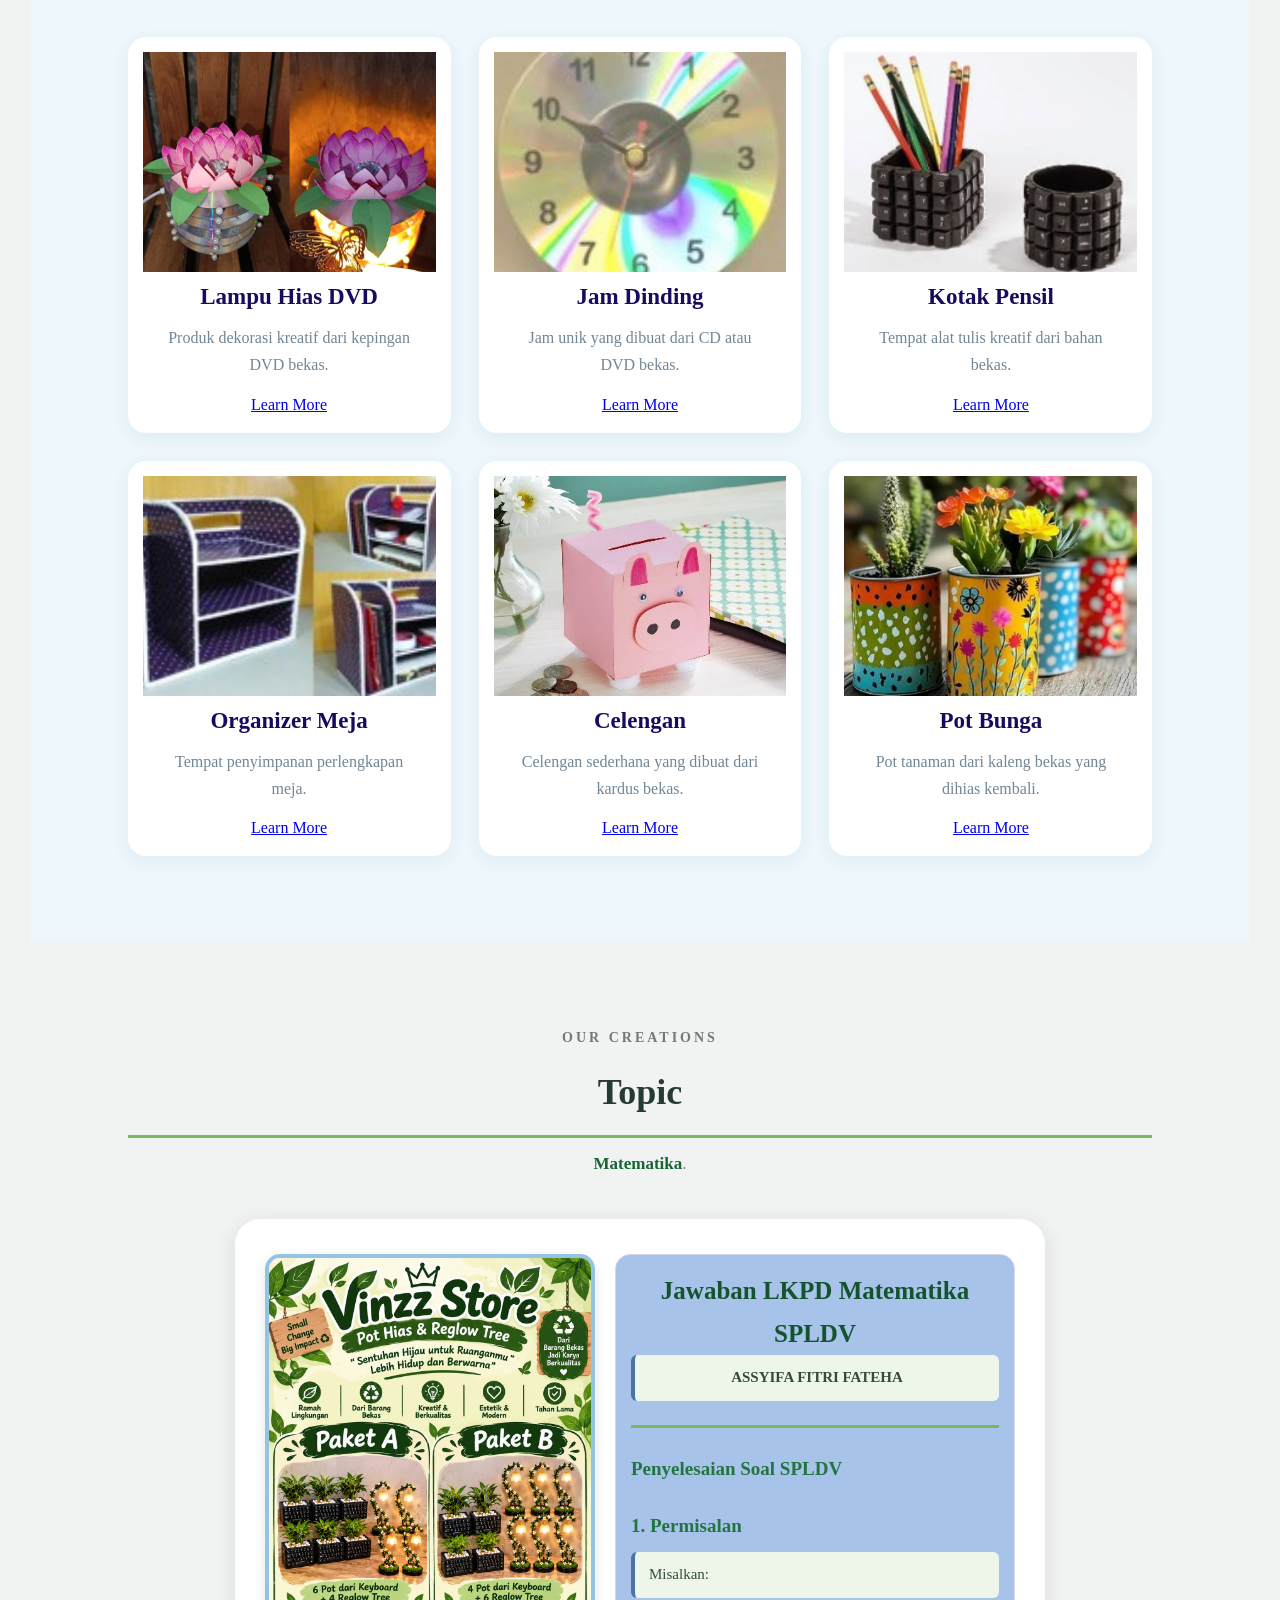
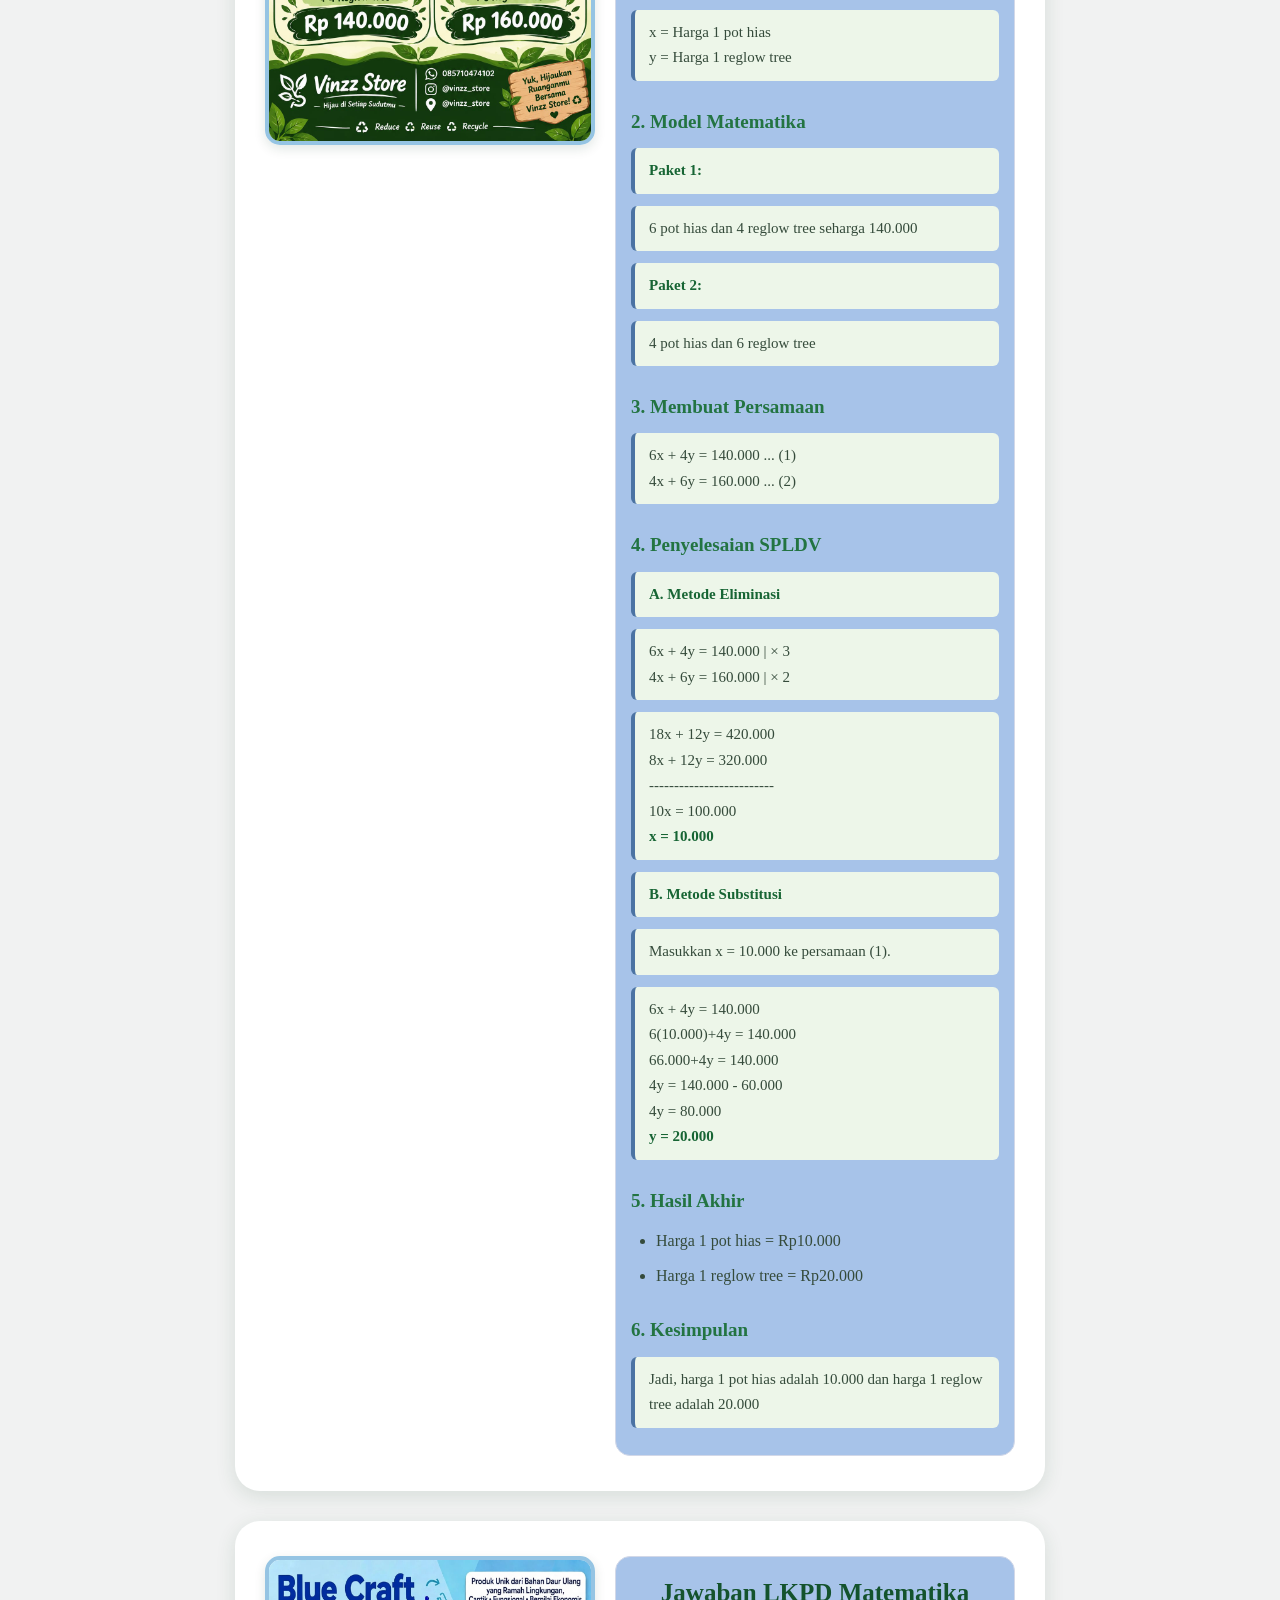
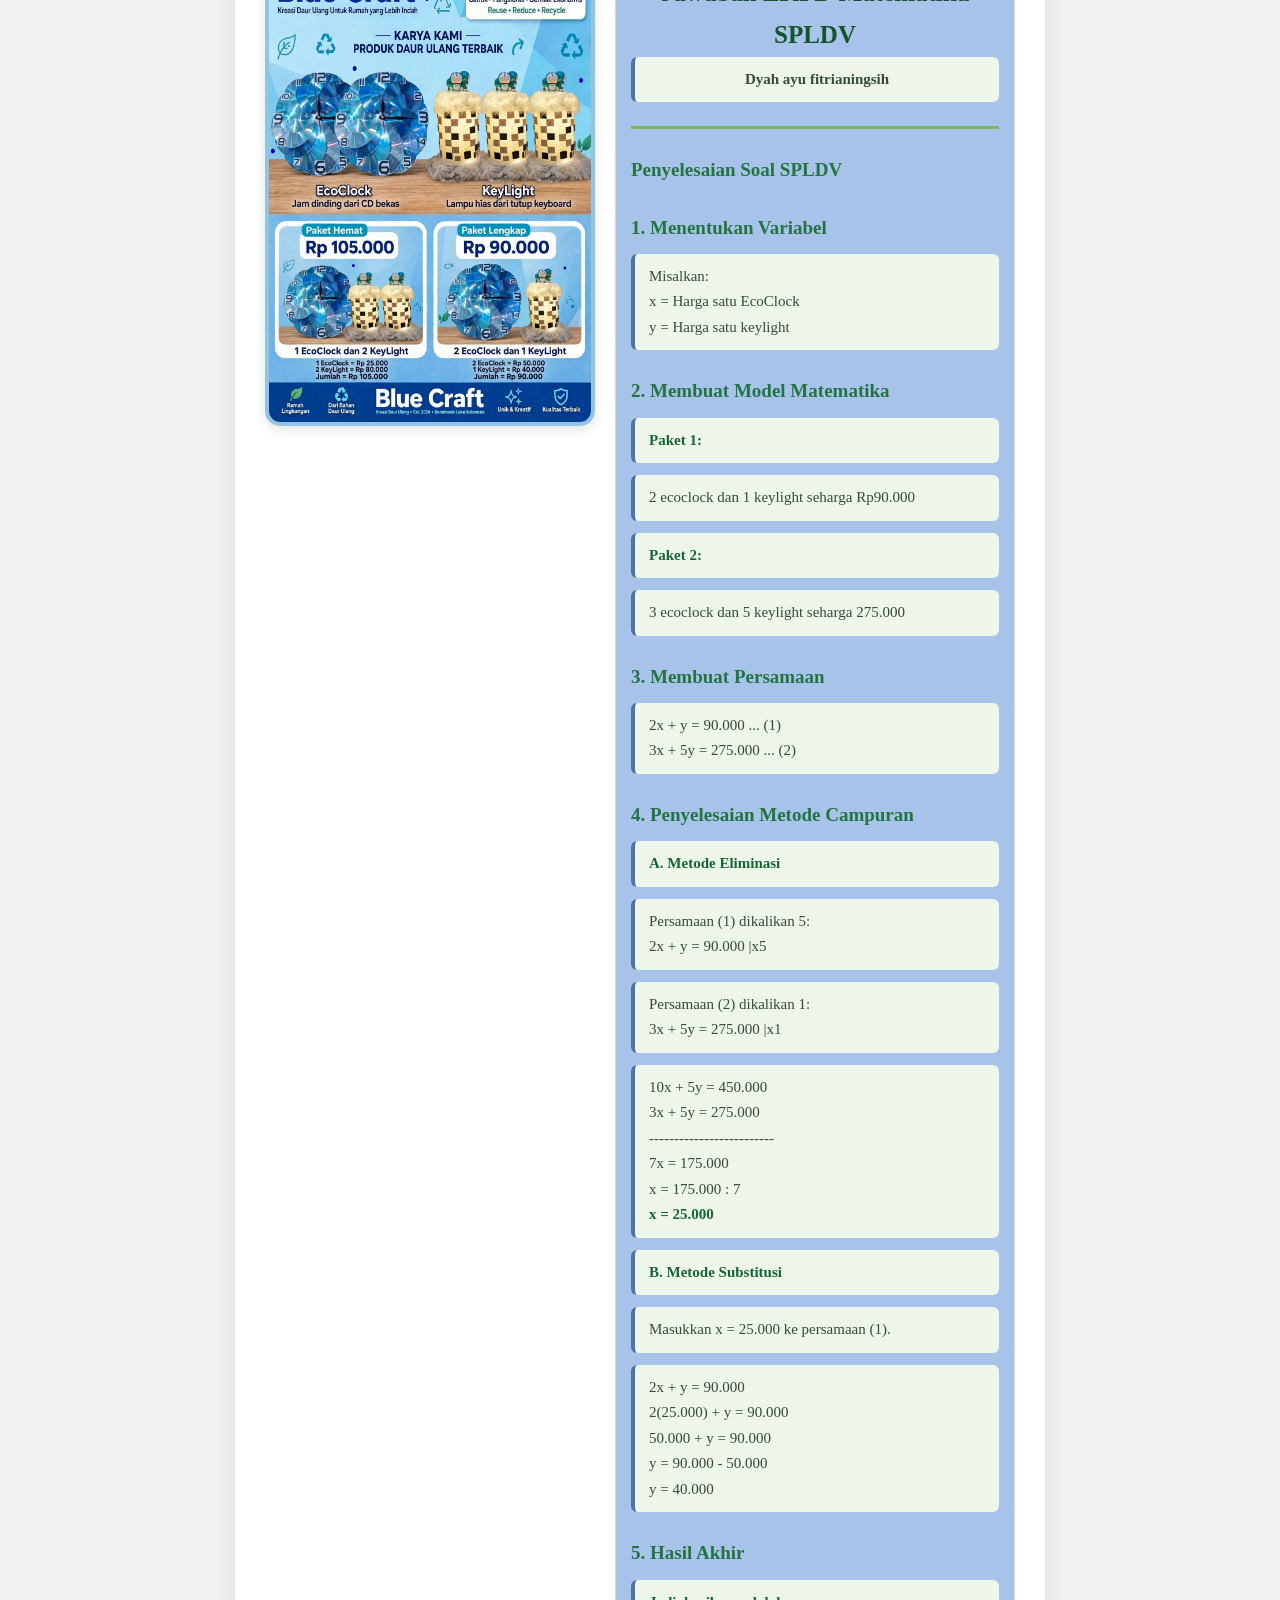
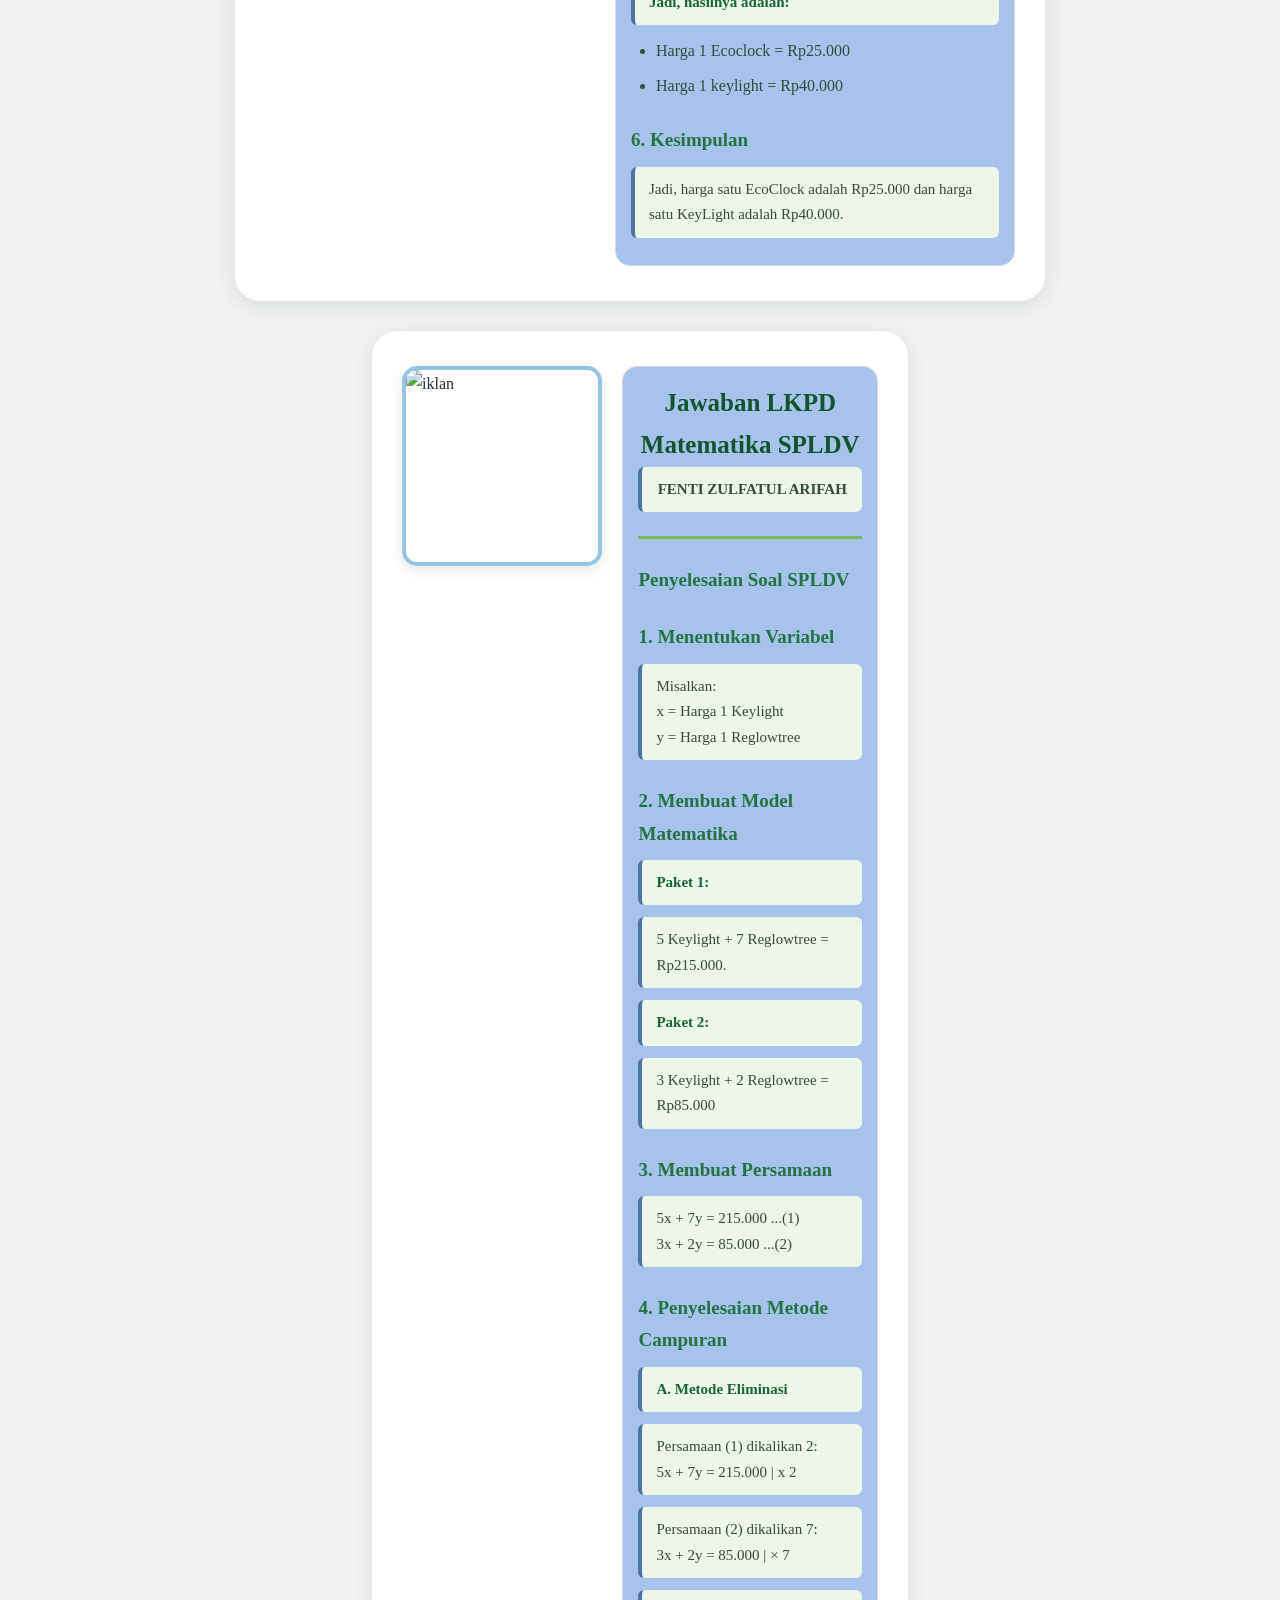
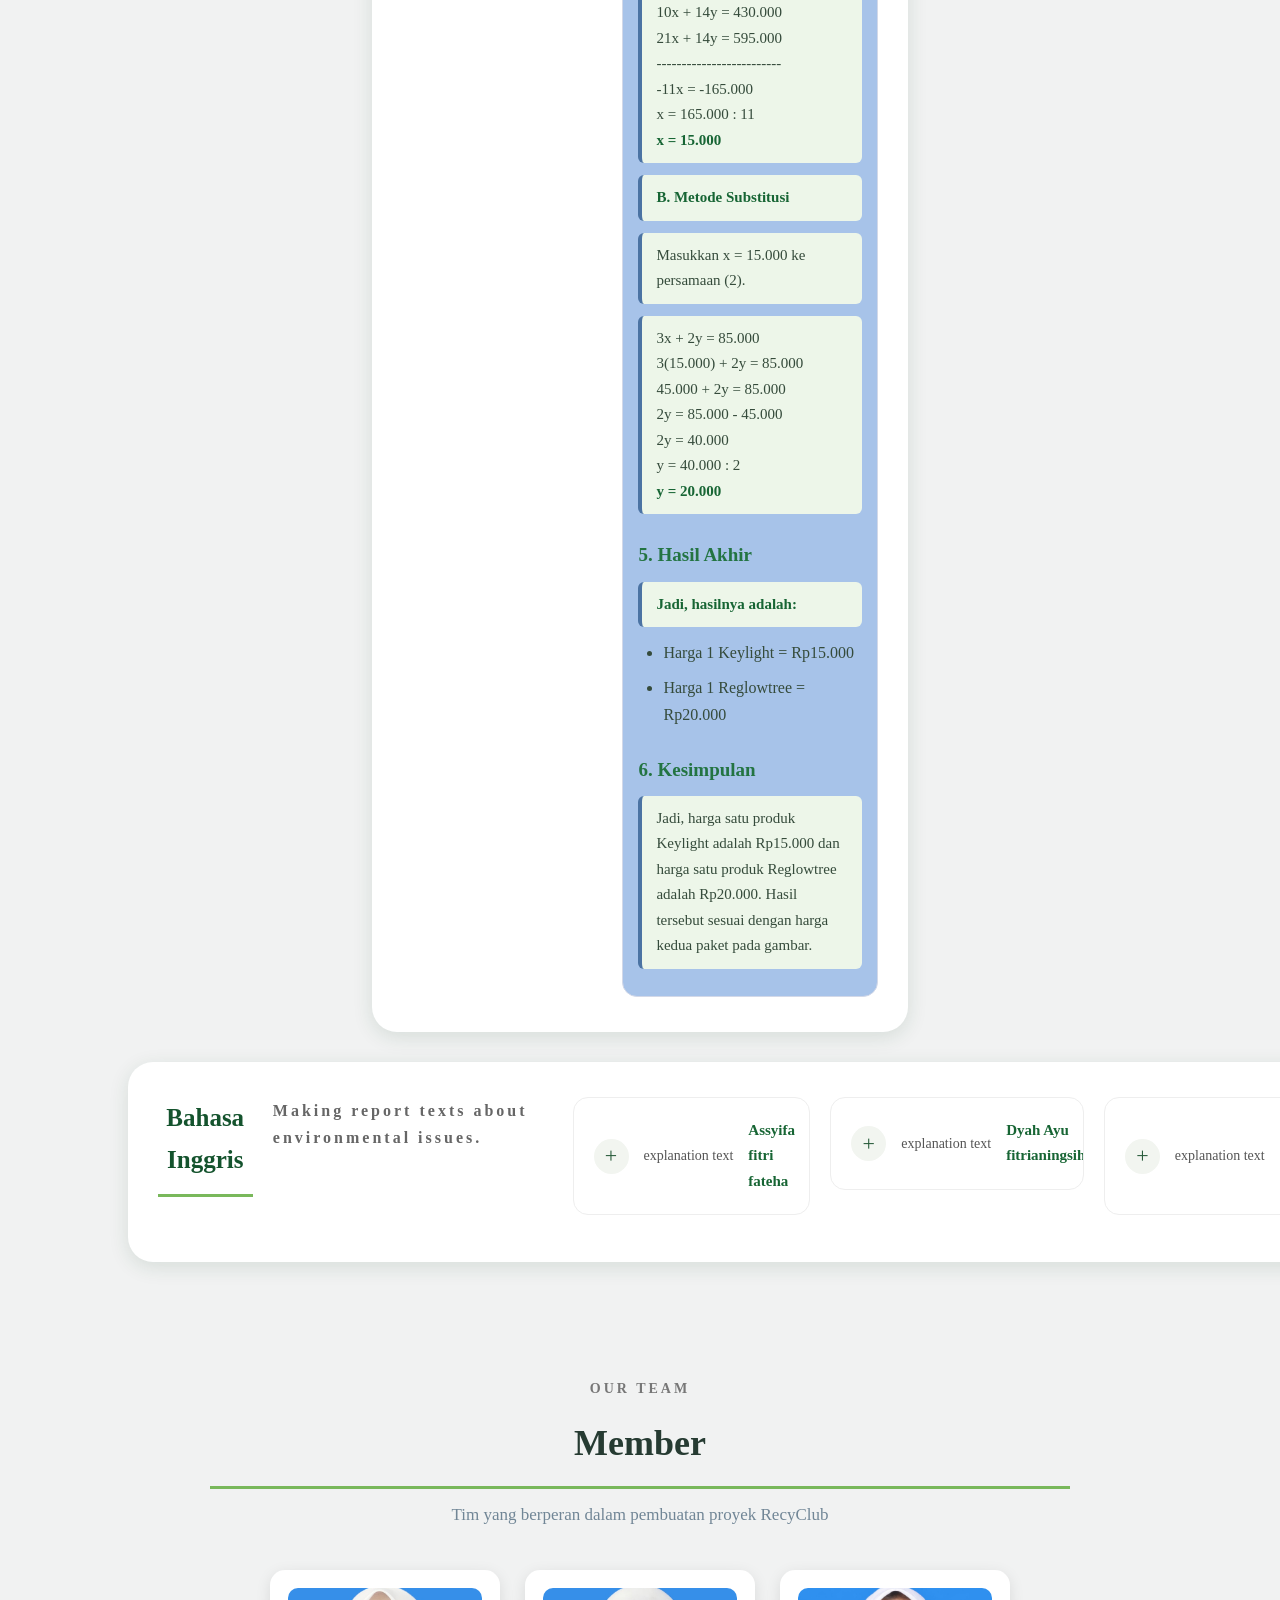
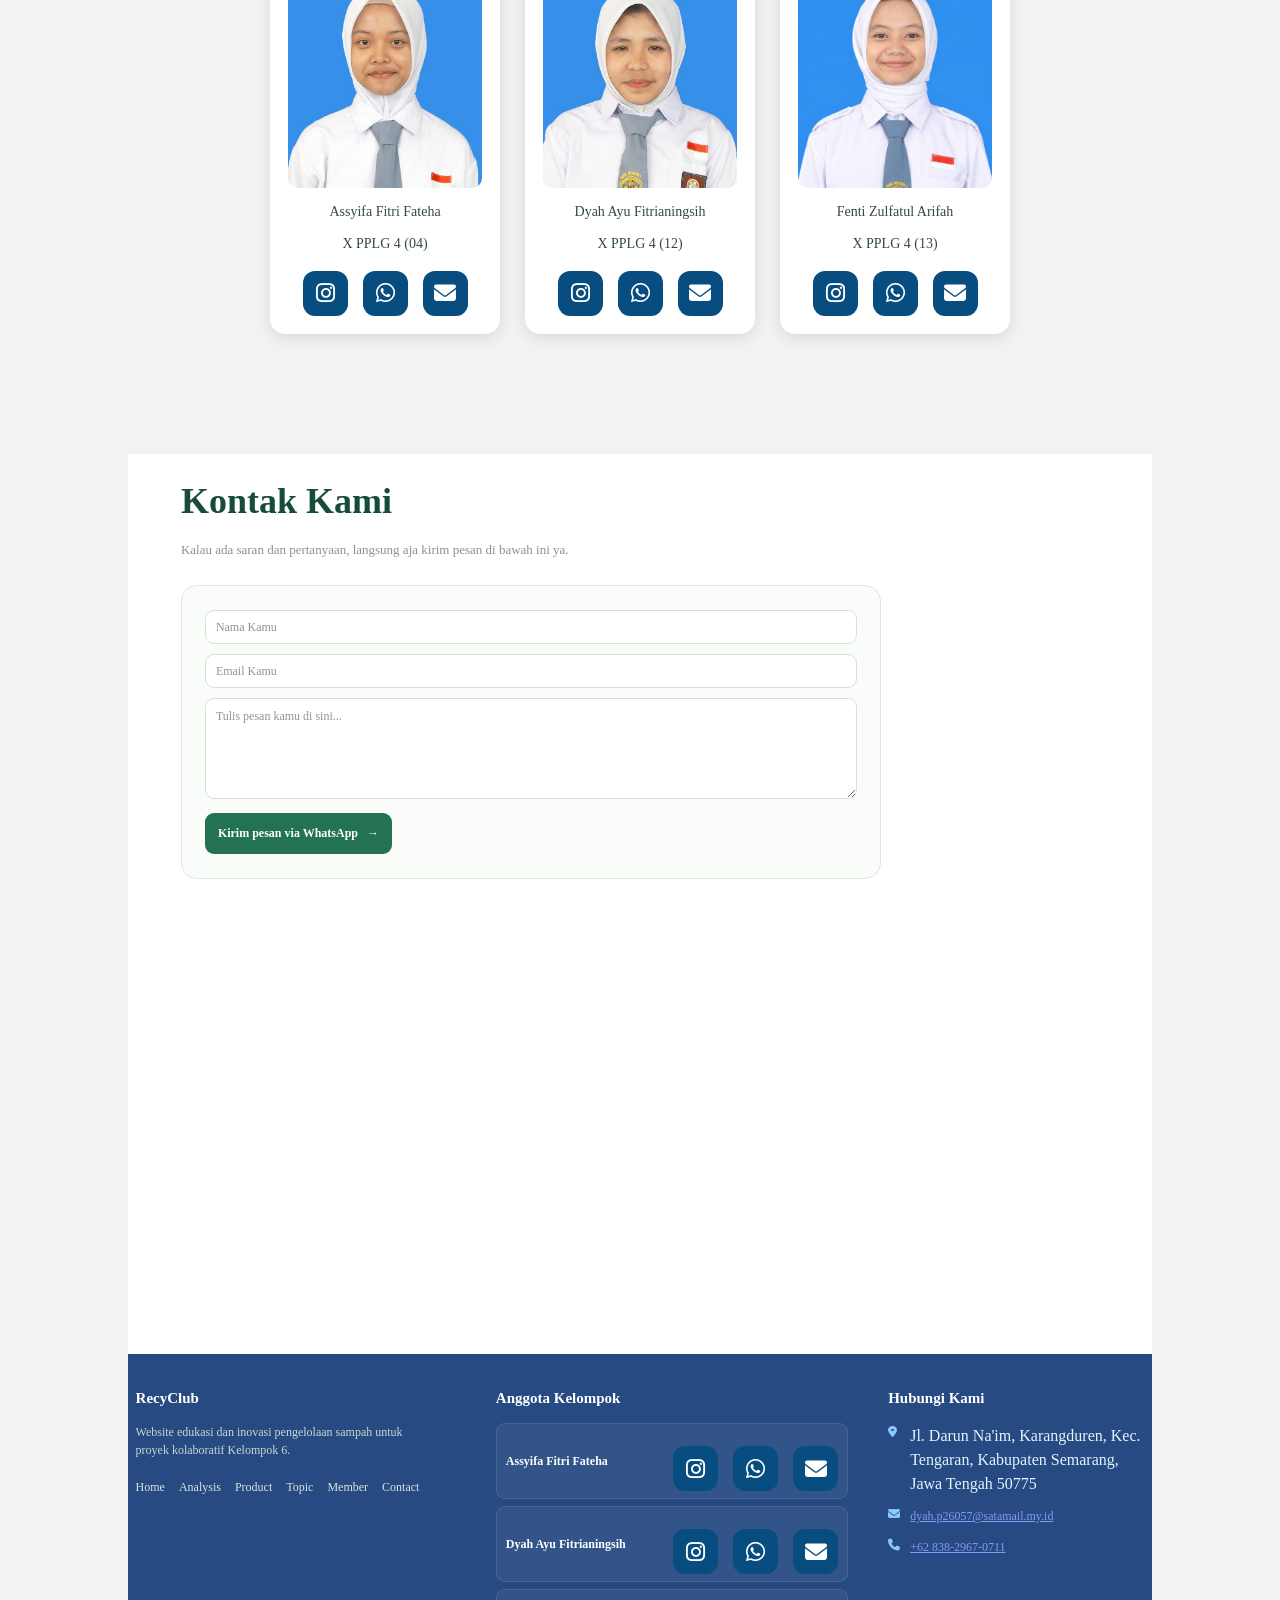
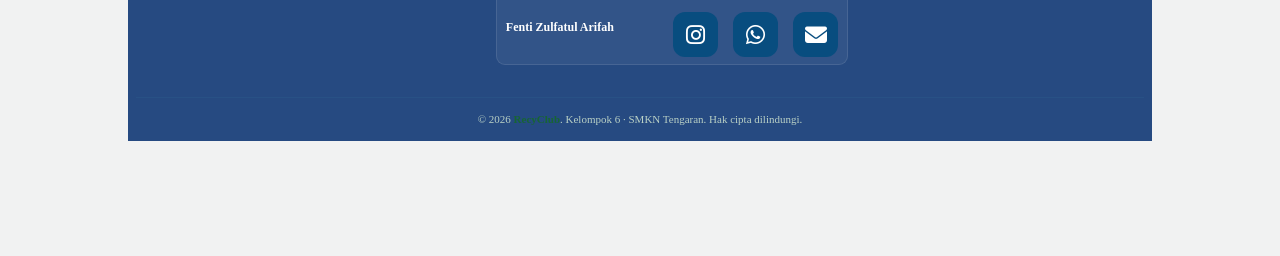
==== commit c7f4b8a3: "Update prices and variables in index.html" ====
--- a/index.html
+++ b/index.html
@@ -367,9 +367,10 @@
 
  <div class="container">
             
+    
     <!-- FOTO IKLAN DI SEBELAH KIRI -->
     <div class="gambar">
-        <img src="flyer fenti.jpeg"
+        <img src="flyer mtk fenti.jpeg"
              alt="iklan"
              width="50"
              height="50">
@@ -387,30 +388,30 @@
 
         <p>
             Misalkan:
-            <br>
-            x = Harga 1 pot bunga hias dari barang bekas
-            <br>
-            y = Harga 1 kipas smart
+                        <br>
+            x = Harga 1 Keylight
+            <br>
+            y = Harga 1 Reglowtree
         </p>
 
         <h3>2. Membuat Model Matematika</h3>
 
         <p><b>Paket 1:</b></p>
         <p>
-            5 pot bunga hias dan 3 kipas smart mini Rp350.000.
+            5 Keylight + 7 Reglowtree = Rp215.000.
         </p>
 
         <p><b>Paket 2:</b></p>
         <p>
-            3 pot bunga hias dan 5 kipas smart mini Rp450.000.
+           3 Keylight + 2 Reglowtree = Rp85.000
         </p>
 
         <h3>3. Membuat Persamaan</h3>
 
         <p>
-            5x + 3y = 350.000 ... (1)
-            <br>
-            3x + 5y = 450.000 ... (2)
+            5x + 7y = 215.000 ...(1)
+            <br>
+            3x + 2y = 85.000 ...(2)
         </p>
 
         <h3>4. Penyelesaian Metode Campuran</h3>
@@ -418,51 +419,51 @@
         <p><b>A. Metode Eliminasi</b></p>
 
         <p>
-            Persamaan (1) dikalikan 5:
-            <br>
-            5x + 3y = 350.000 | × 5
-        </p>
-
-        <p>
-            Persamaan (2) dikalikan 3:
-            <br>
-            3x + 5y = 450.000 | × 3
-        </p>
-
-        <p>
-            25x + 15y = 1.750.000
-            <br>
-            9x + 15y = 1.350.000
+            Persamaan (1) dikalikan 2:
+            <br>
+             5x + 7y = 215.000 | x 2
+        </p>
+
+        <p>
+            Persamaan (2) dikalikan 7:
+            <br>
+            3x + 2y = 85.000 | × 7
+        </p>
+
+        <p>
+            10x + 14y = 430.000
+            <br>
+            21x + 14y = 595.000
             <br>
             -------------------------
             <br>
-            16x = 400.000
-            <br>
-            x = 400.000 : 16
-            <br>
-            <b>x = 25.000</b>
+            -11x = -165.000
+            <br>
+            x = 165.000 : 11
+            <br>
+            <b>x = 15.000</b>
         </p>
 
         <p><b>B. Metode Substitusi</b></p>
 
         <p>
-            Masukkan x = 25.000 ke persamaan (1).
-        </p>
-
-        <p>
-            5x + 3y = 350.000
-            <br>
-            5(25.000) + 3y = 350.000
-            <br>
-            125.000 + 3y = 350.000
-            <br>
-            3y = 350.000 - 125.000
-            <br>
-            3y = 225.000
-            <br>
-            y = 225.000 : 3
-            <br>
-            <b>y = 75.000</b>
+            Masukkan x = 15.000 ke persamaan (2).
+        </p>
+
+        <p>
+            3x + 2y = 85.000
+            <br>
+           3(15.000) + 2y = 85.000
+            <br>
+            45.000 + 2y = 85.000
+            <br>
+            2y = 85.000 - 45.000
+            <br>
+            2y = 40.000
+            <br>
+            y = 40.000 : 2
+            <br>
+            <b>y = 20.000</b>
         </p>
 
         <h3>5. Hasil Akhir</h3>
@@ -470,24 +471,15 @@
         <p><b>Jadi, hasilnya adalah:</b></p>
 
         <ul>
-            <li>Harga 1 pot bunga hias = Rp25.000</li>
-            <li>Harga 1 kipas smart mini = Rp75.000</li>
+            <li>Harga 1 Keylight = Rp15.000</li>
+            <li>Harga 1 Reglowtree = Rp20.000</li>
         </ul>
 
         <h3>6. Kesimpulan</h3>
 
         <p>
-            Berdasarkan penyelesaian menggunakan metode campuran,
-            yaitu metode eliminasi dan substitusi, diperoleh harga
-            1 pot bunga hias dari barang bekas sebesar Rp25.000
-            dan harga 1 lampu hias dari barang bekas sebesar
-            Rp75.000.
-
-            Dengan demikian, SPLDV dapat digunakan untuk menentukan
-            harga masing-masing produk berdasarkan dua paket
-            penjualan yang memiliki jumlah barang dan harga berbeda.
-        </p>
-
+            Jadi, harga satu produk Keylight adalah Rp15.000 dan harga satu produk Reglowtree adalah Rp20.000. Hasil tersebut sesuai dengan harga kedua paket pada gambar.
+        </p>
     </div>
 </div>
 </div>
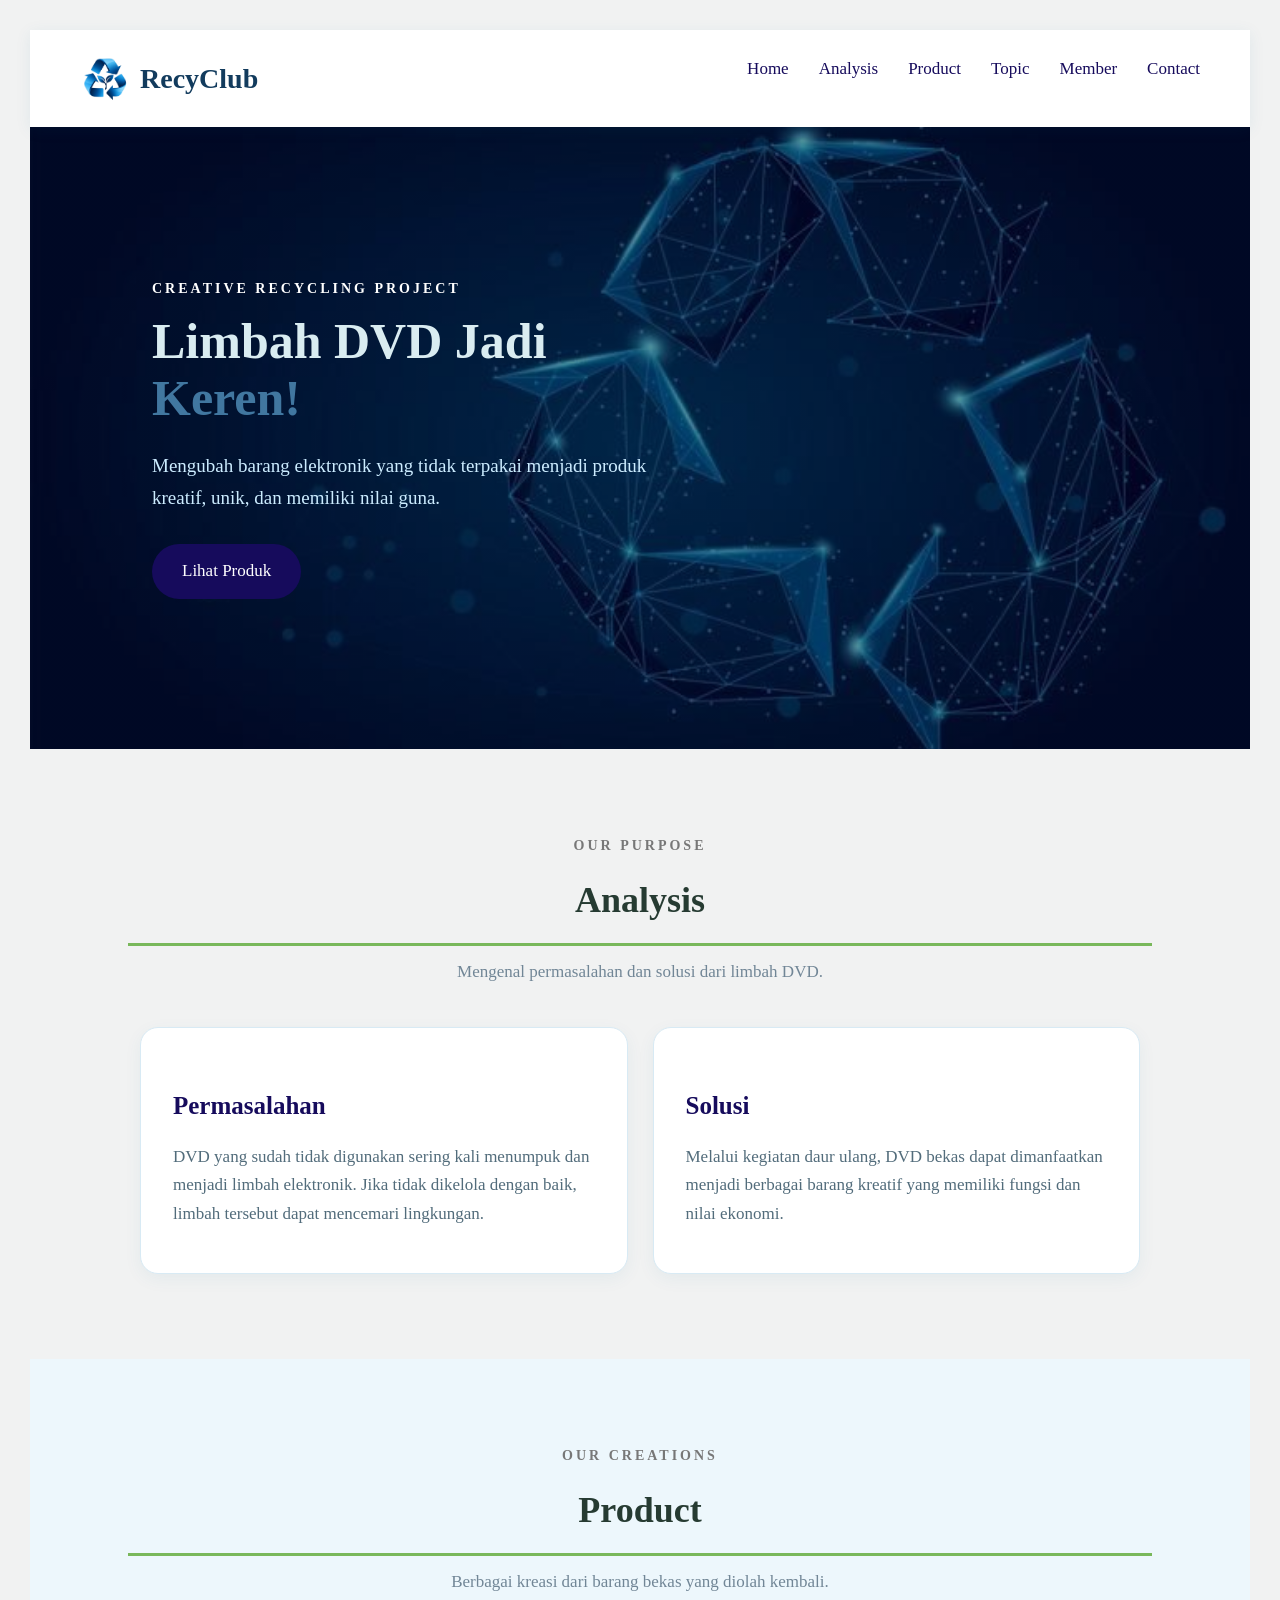
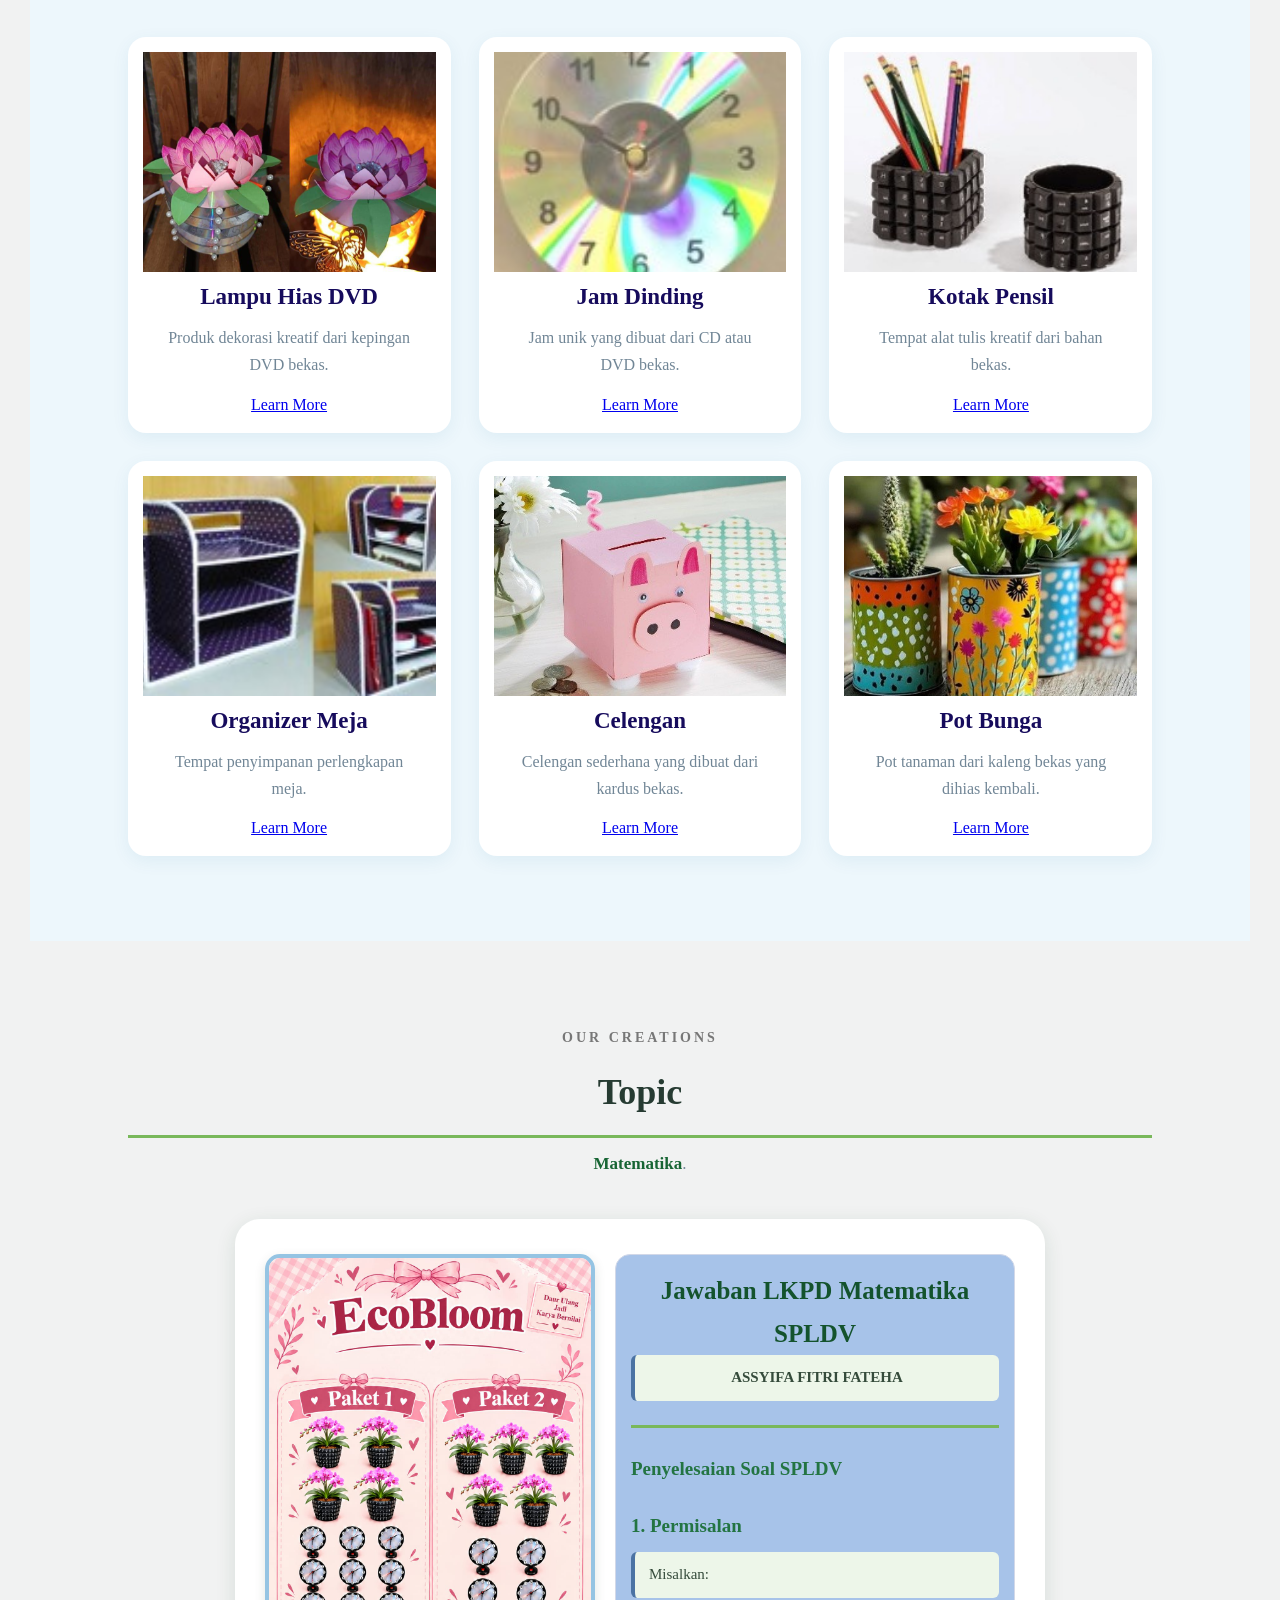
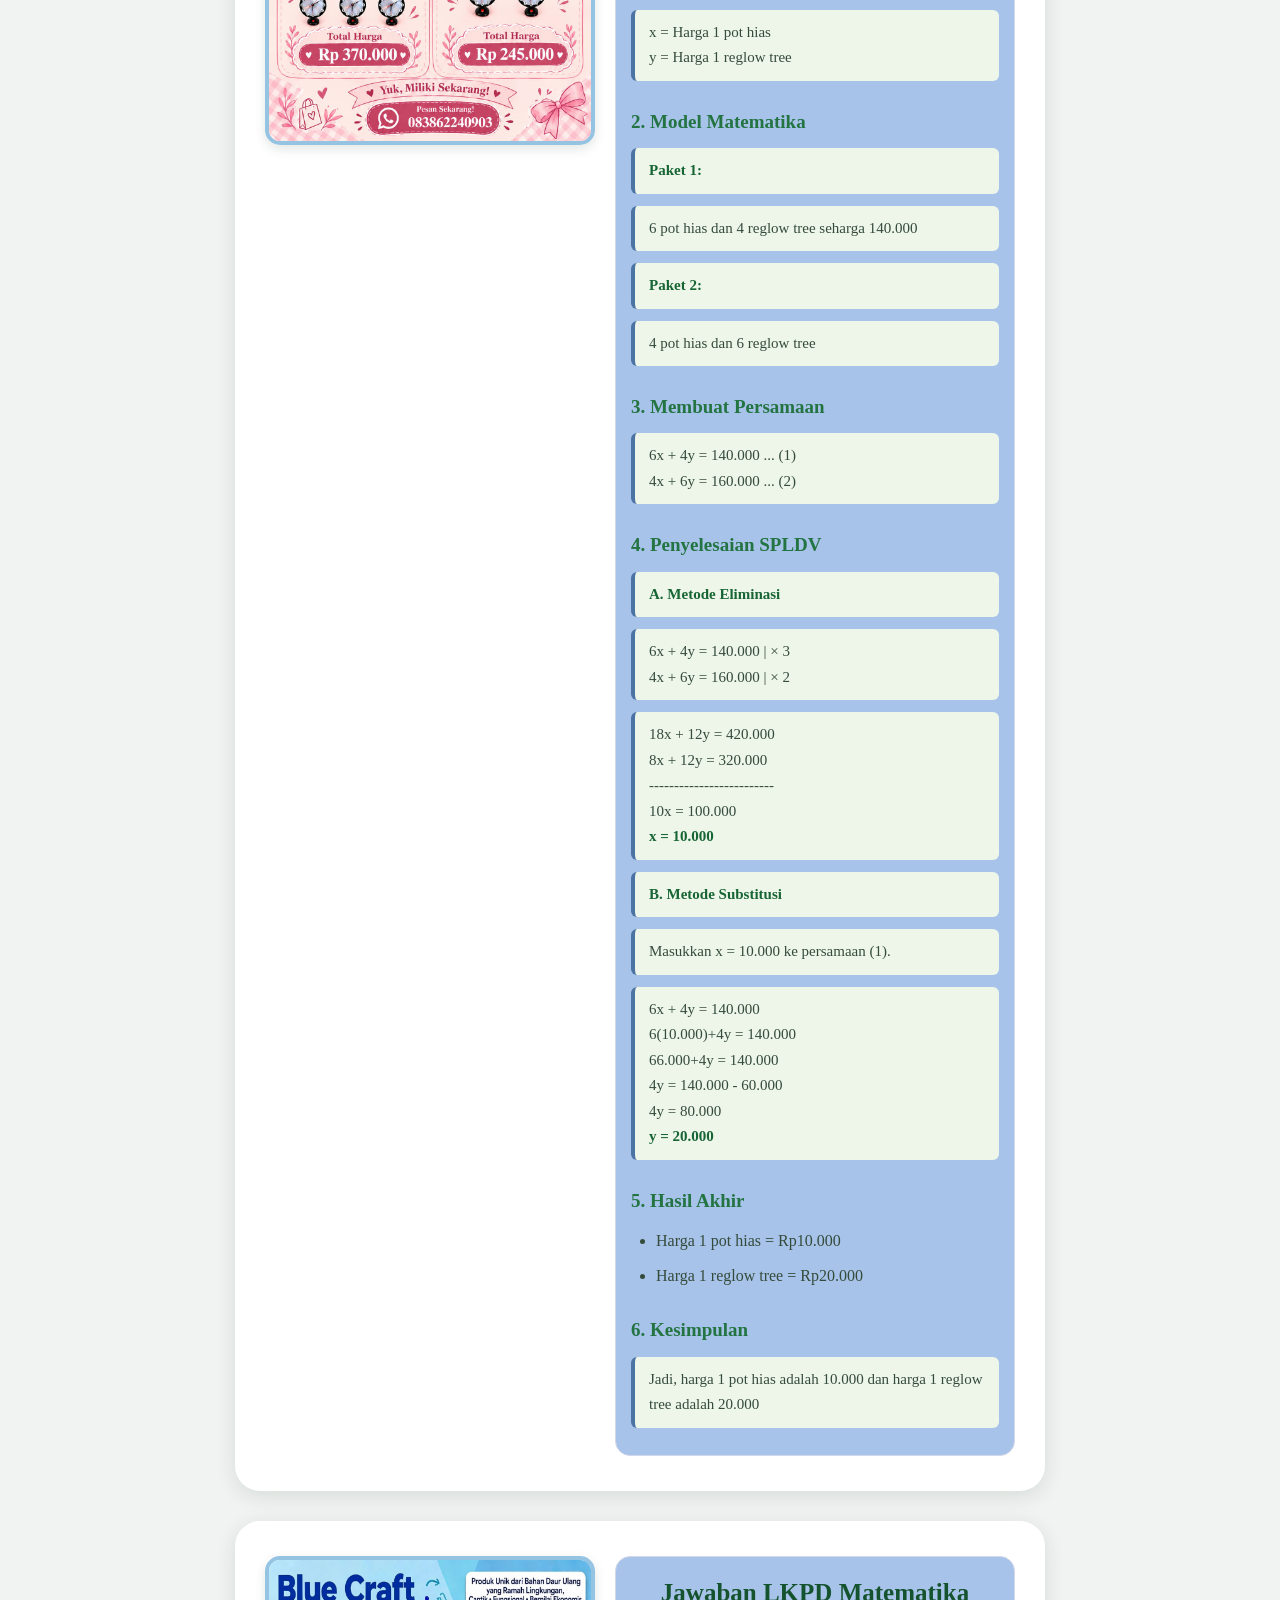
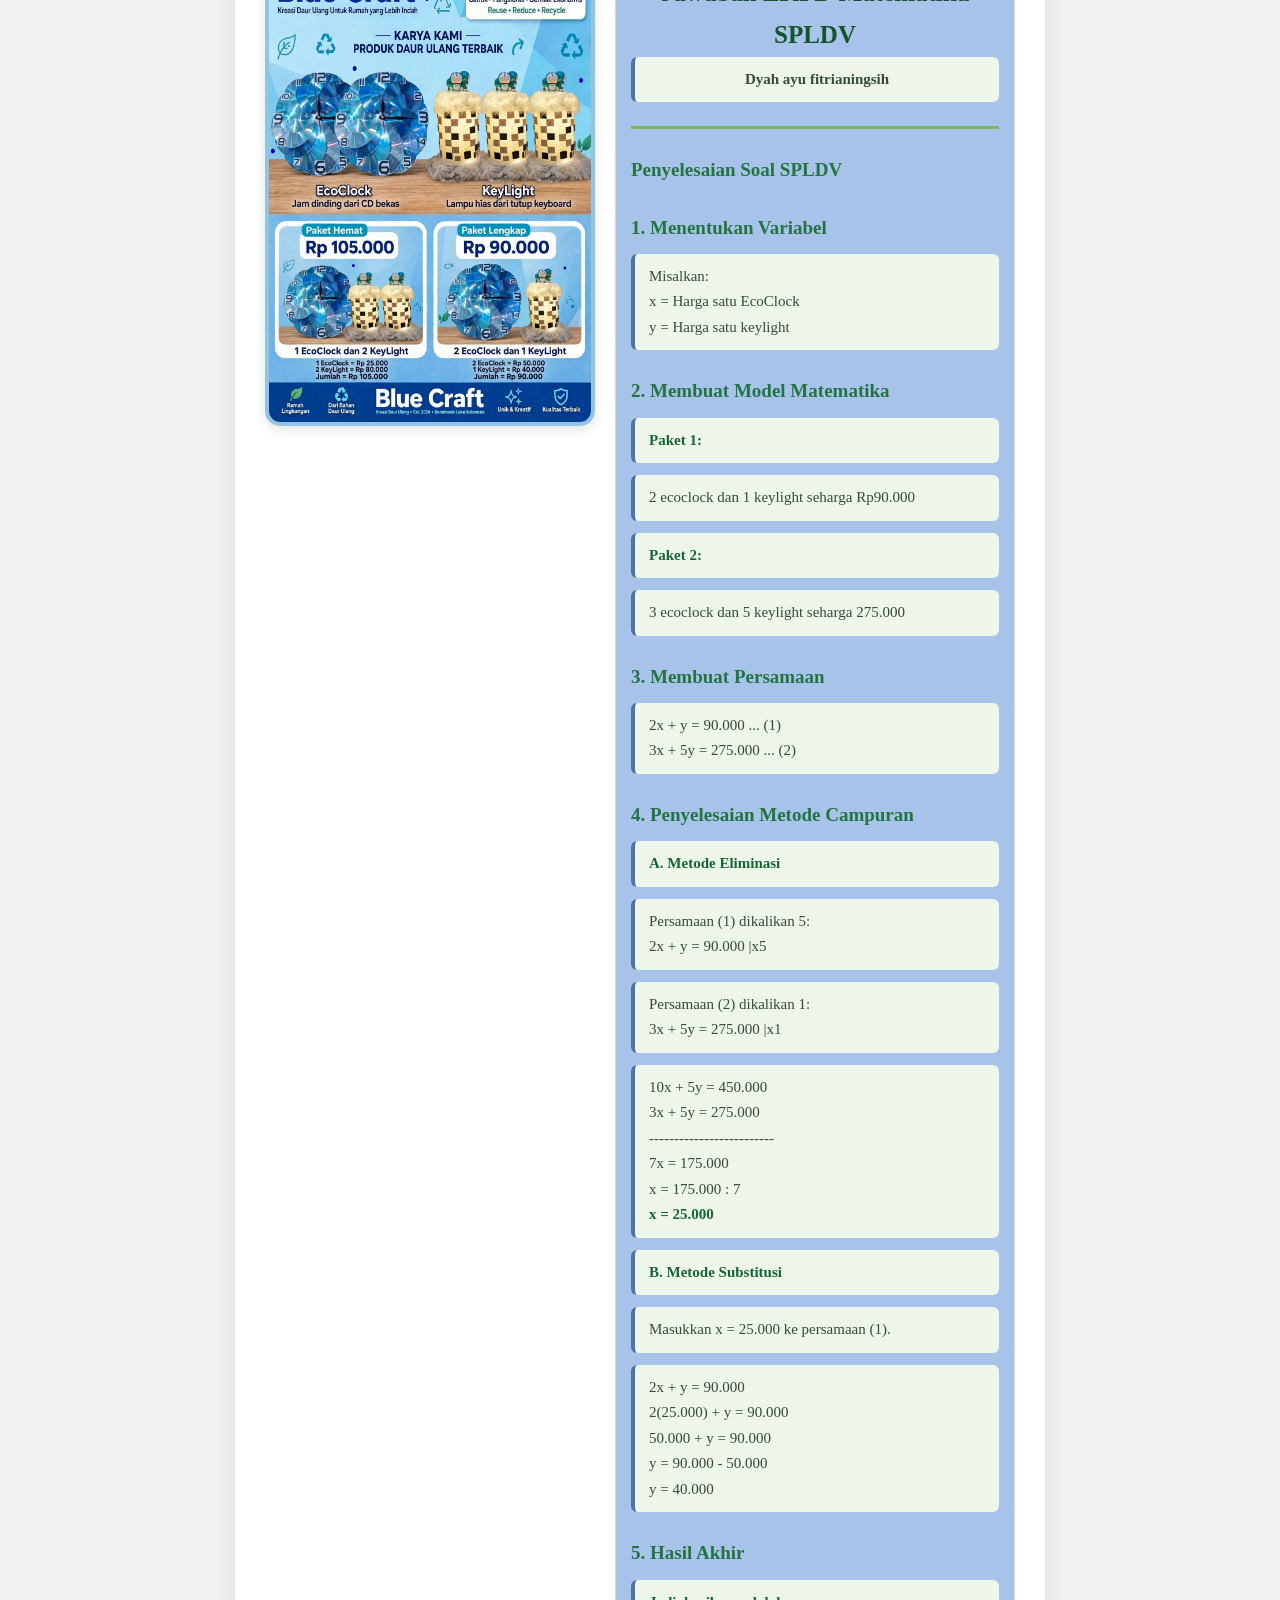
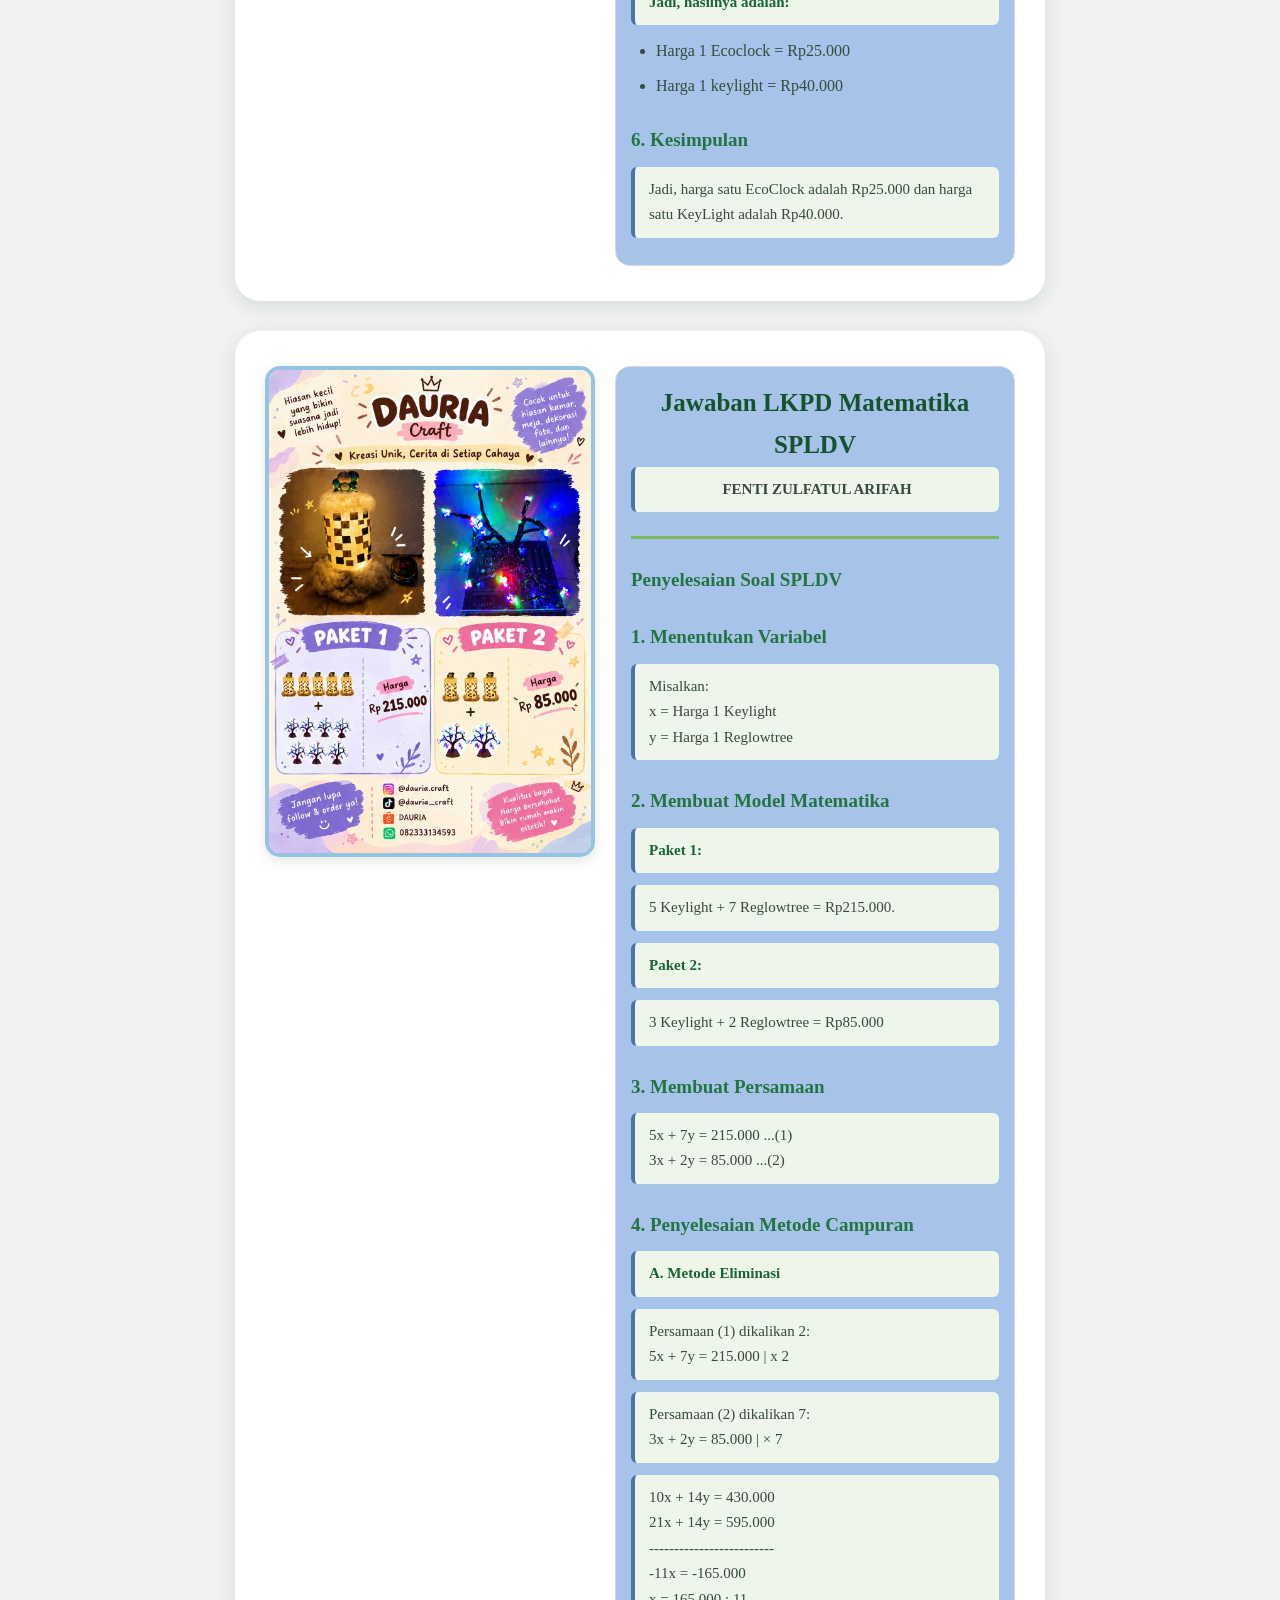
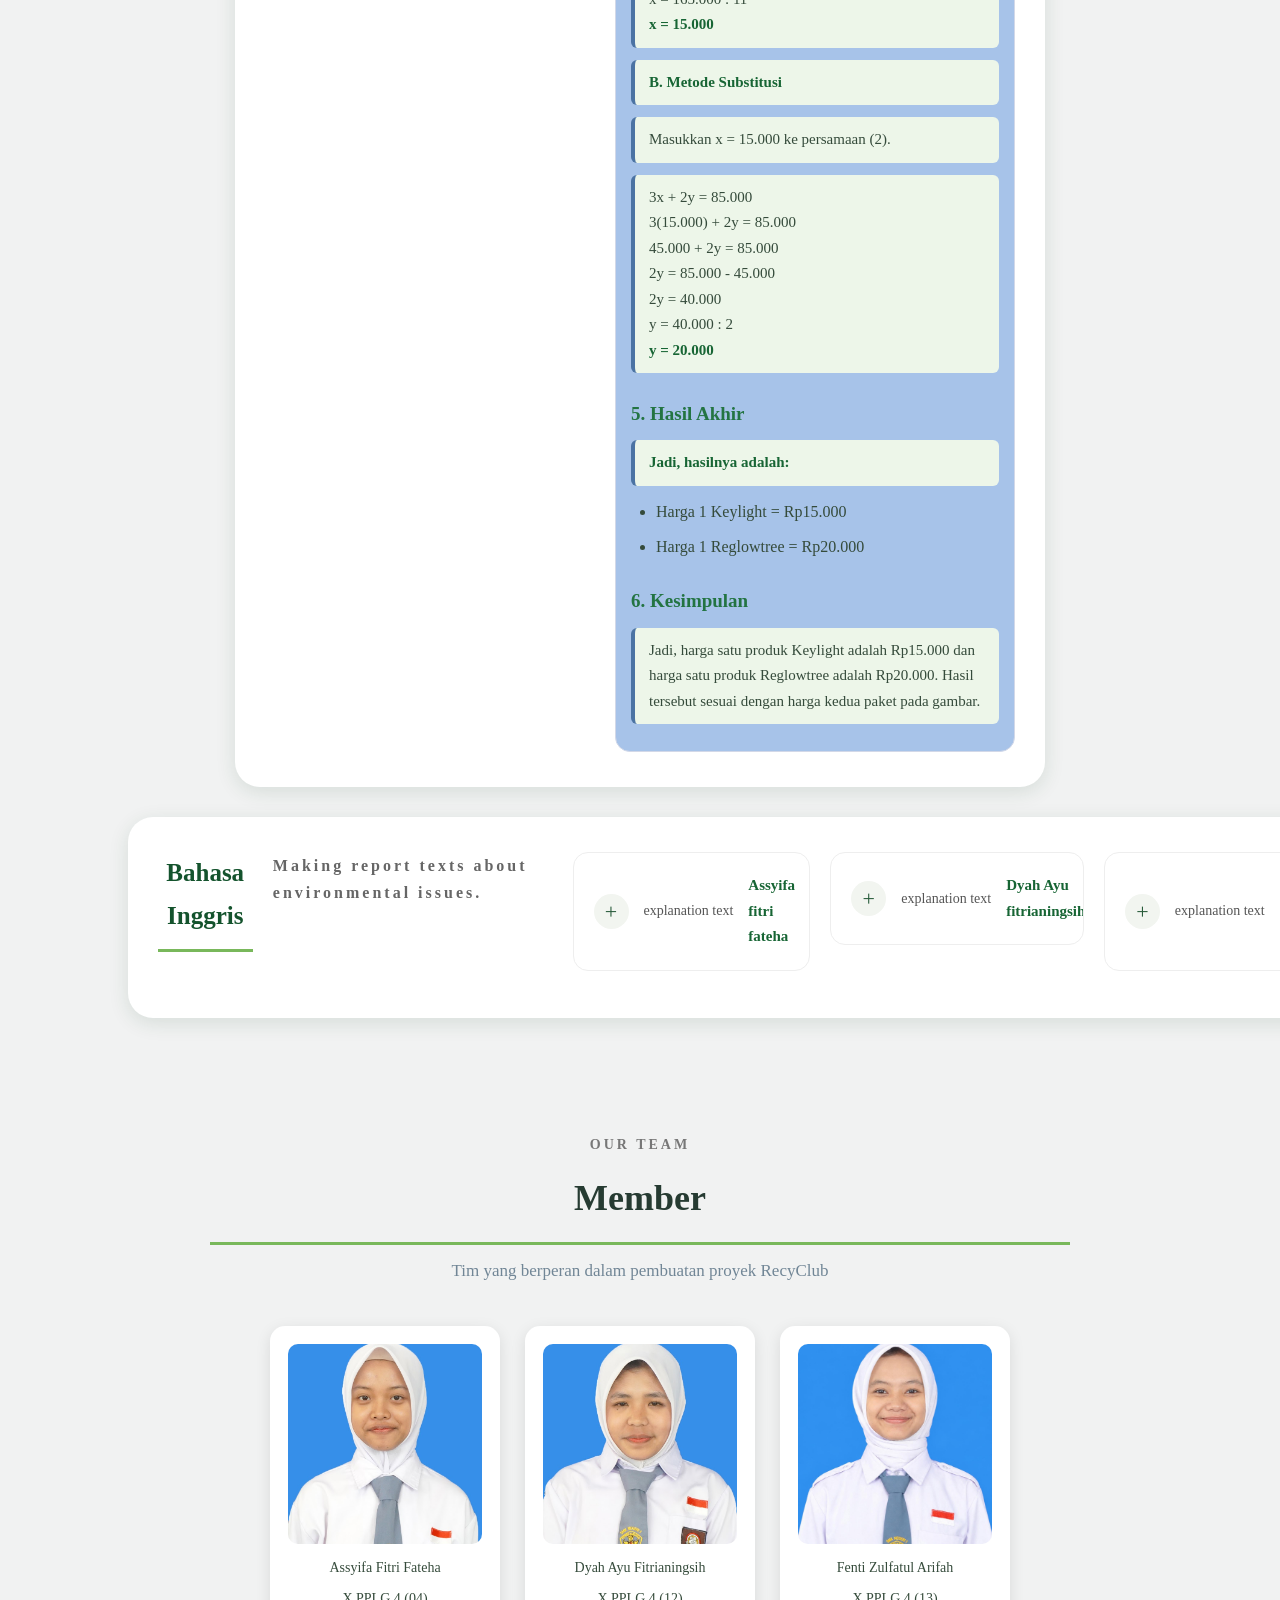
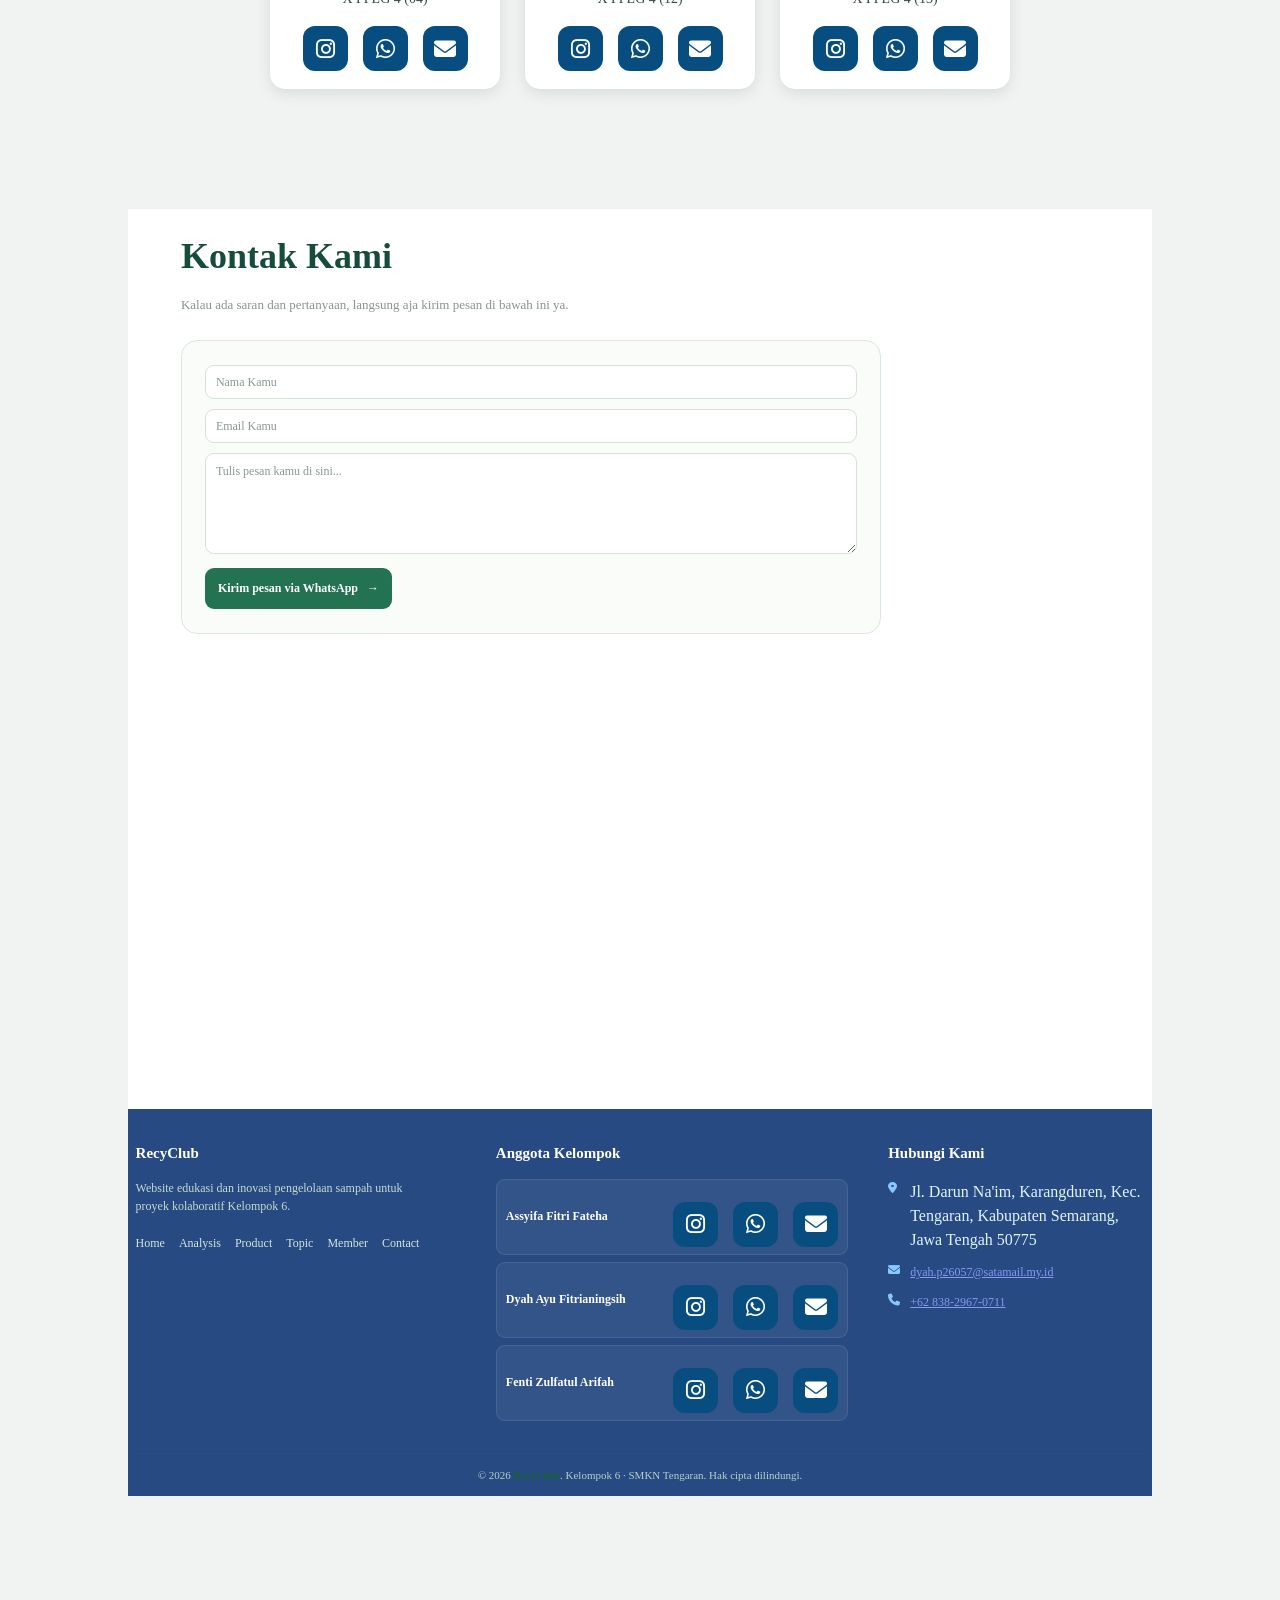
==== commit 6961b1dd: "Update index.html" ====
--- a/index.html
+++ b/index.html
@@ -144,7 +144,7 @@
 
     <!-- FOTO PRODUK DI SEBELAH KIRI -->
     <div class="gambar">
-        <img src="flyer davin 2.jpeg"
+        <img src="flyer syifa.jpeg"
              alt="iklan"
              width="50"
              height="50">
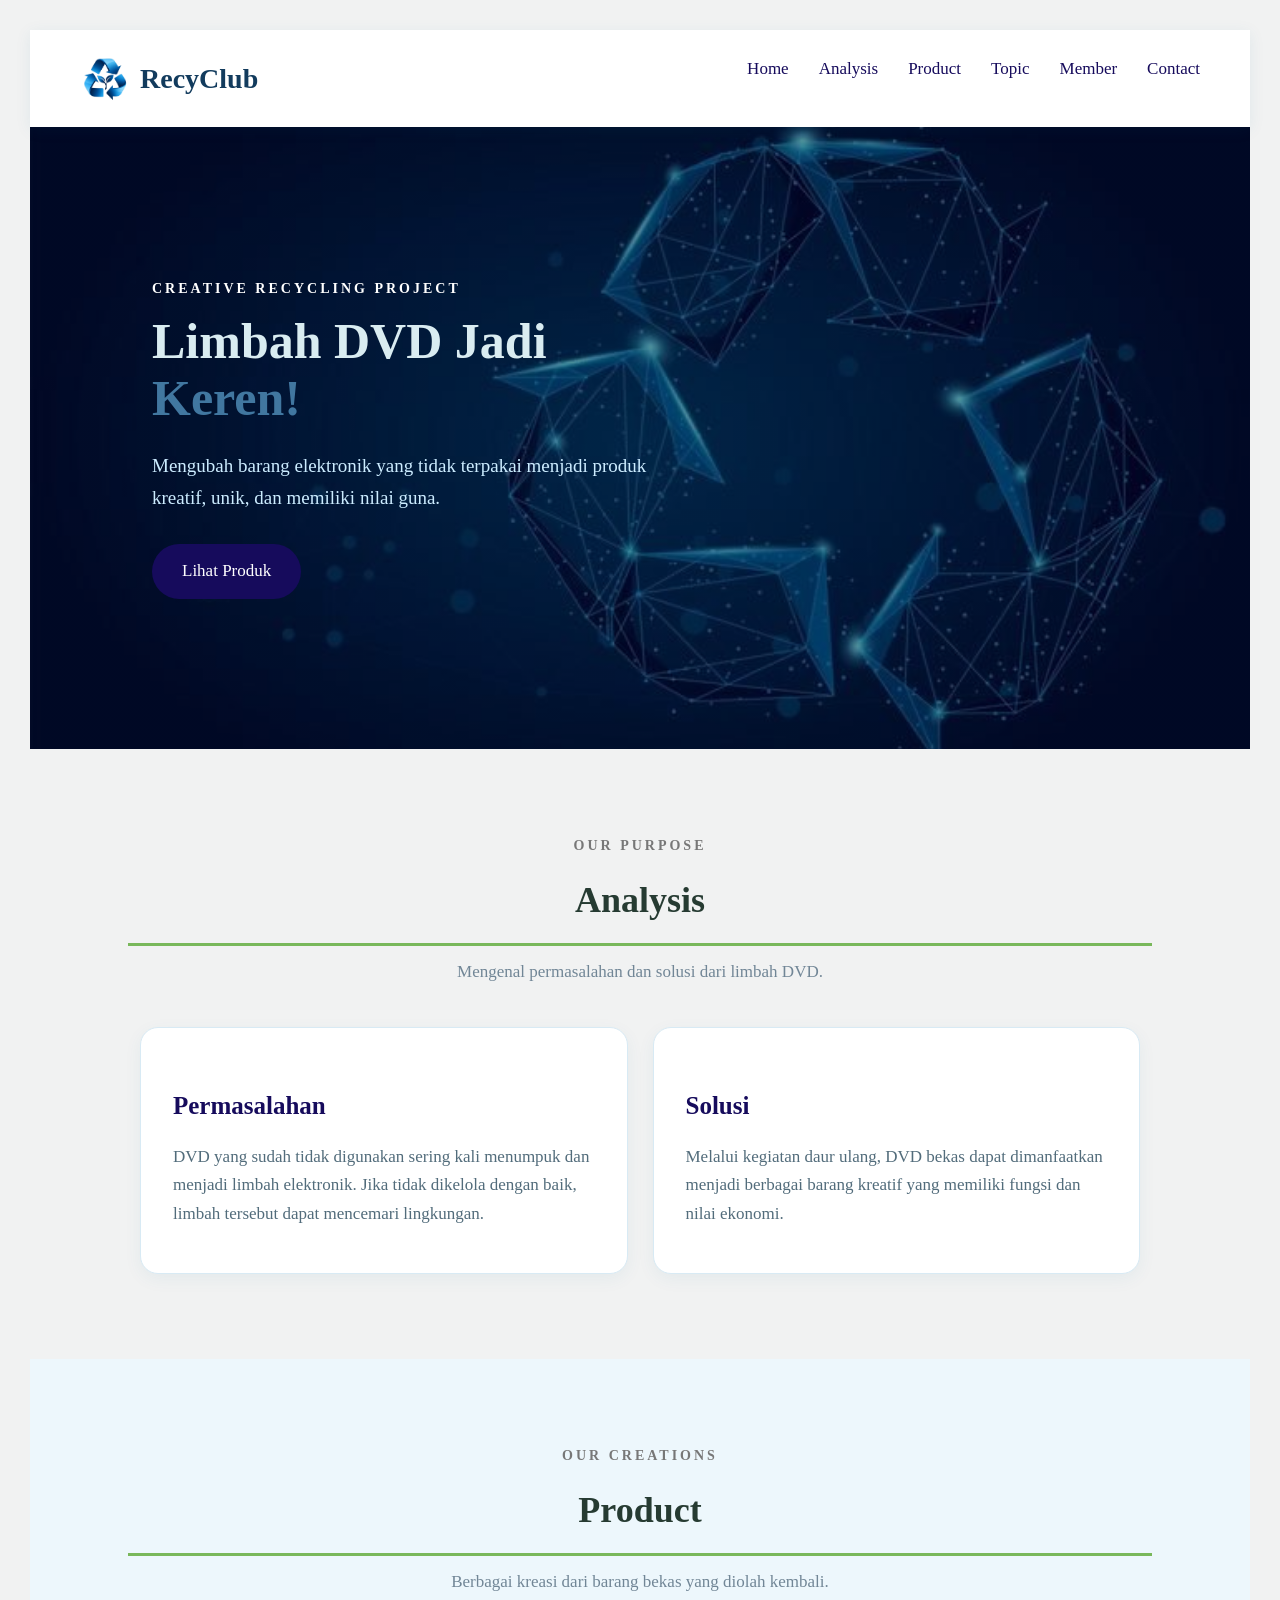
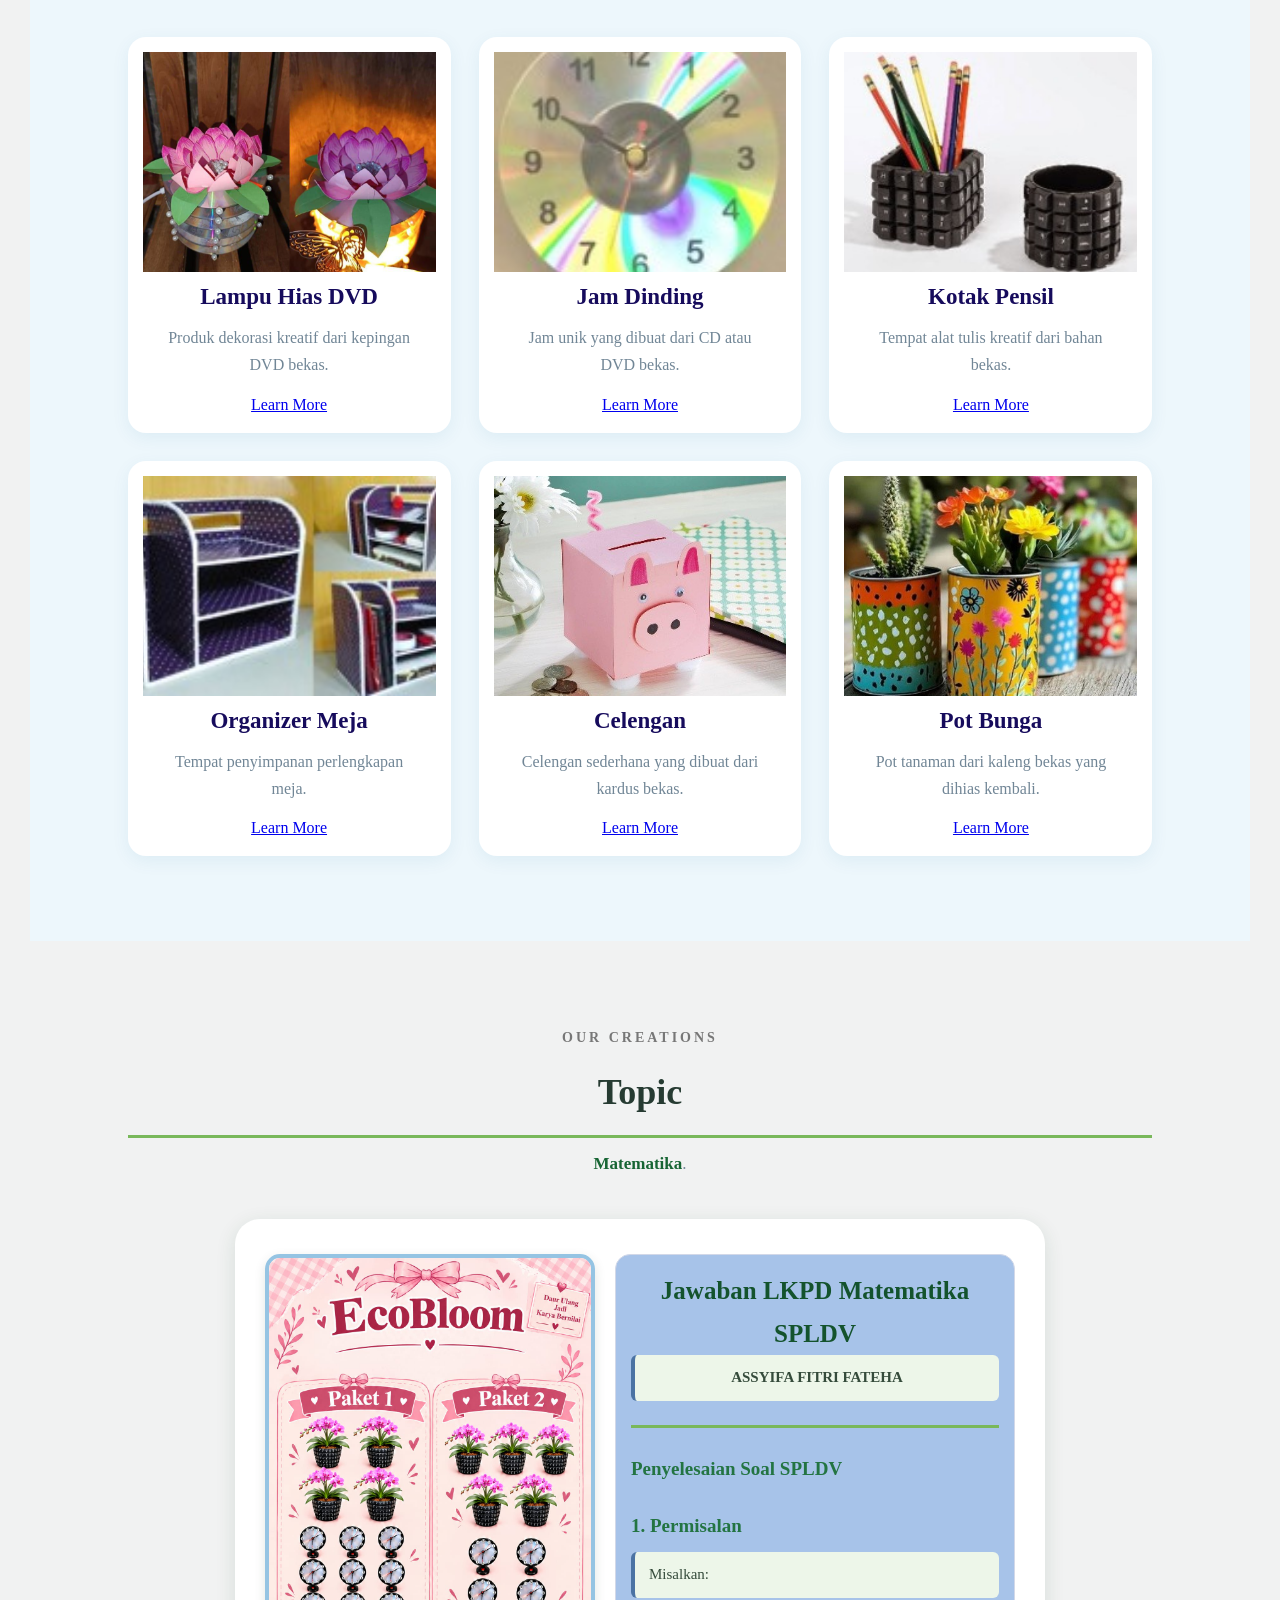
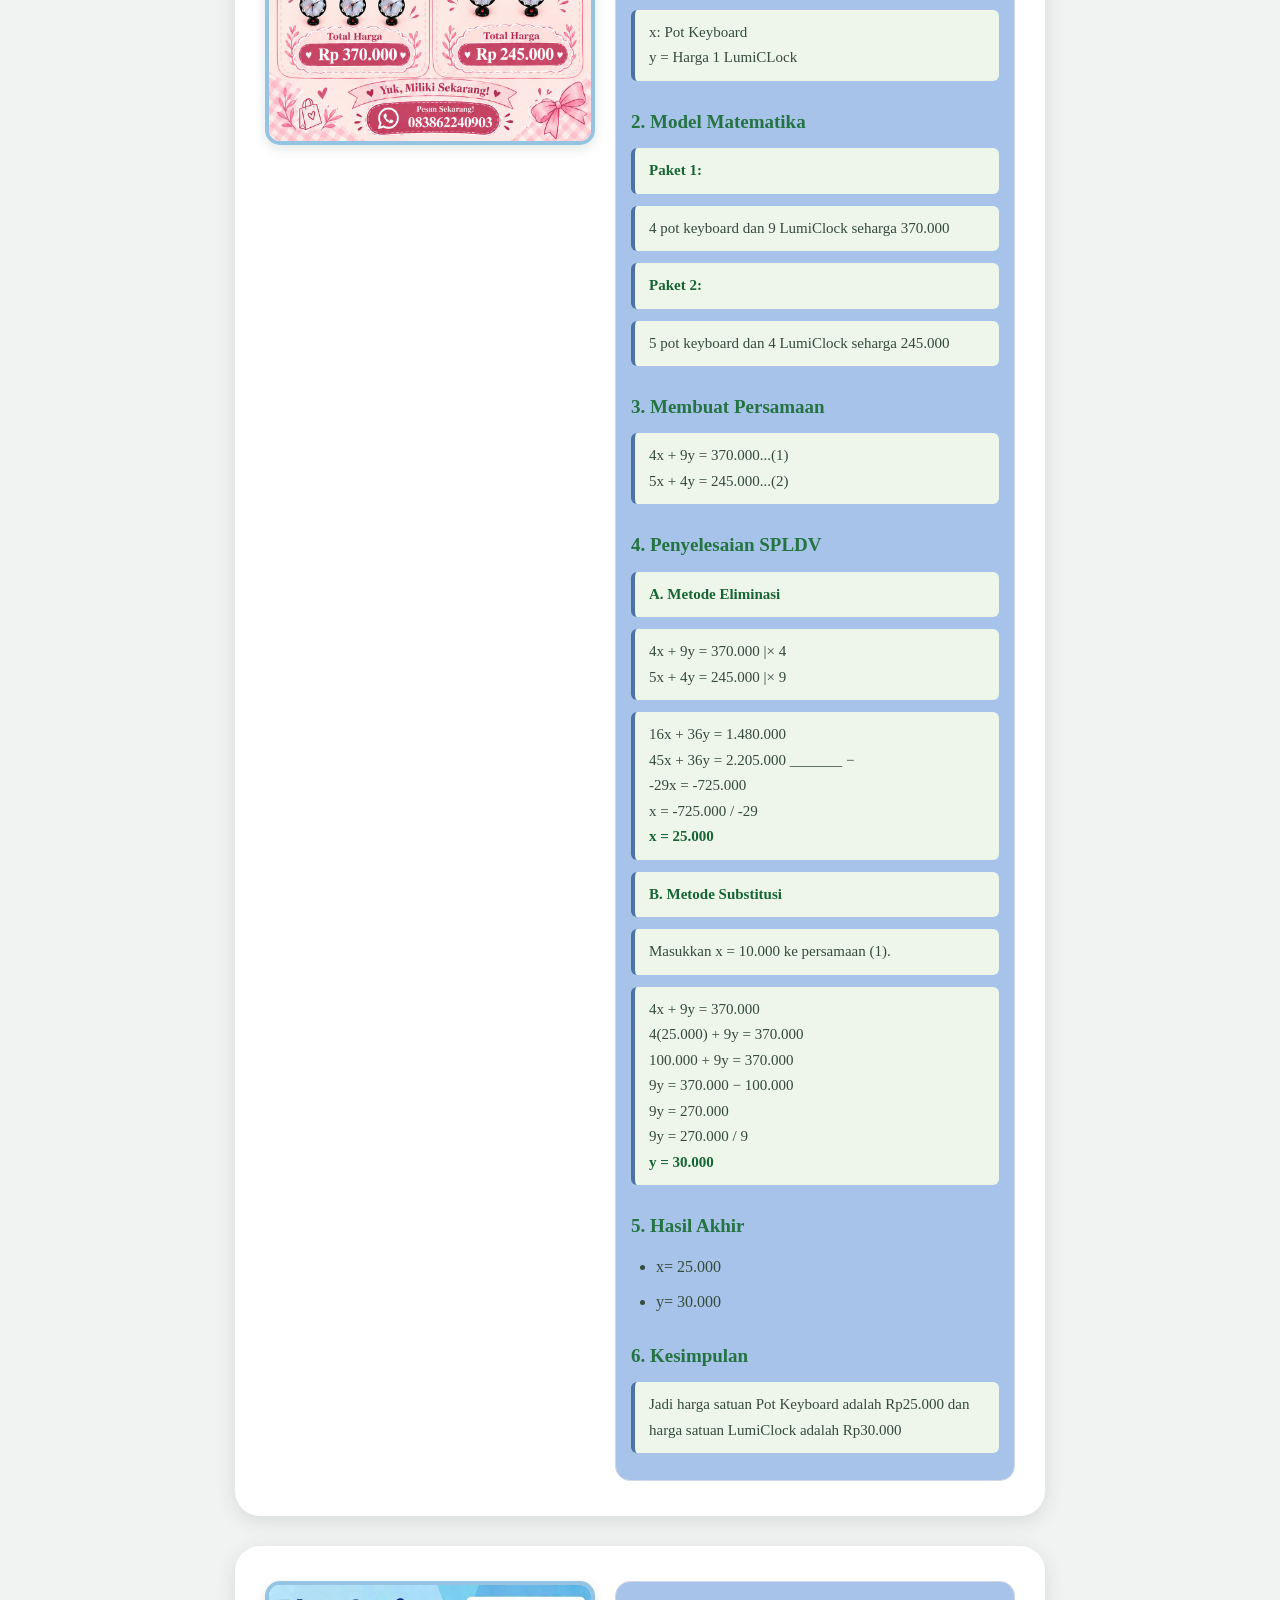
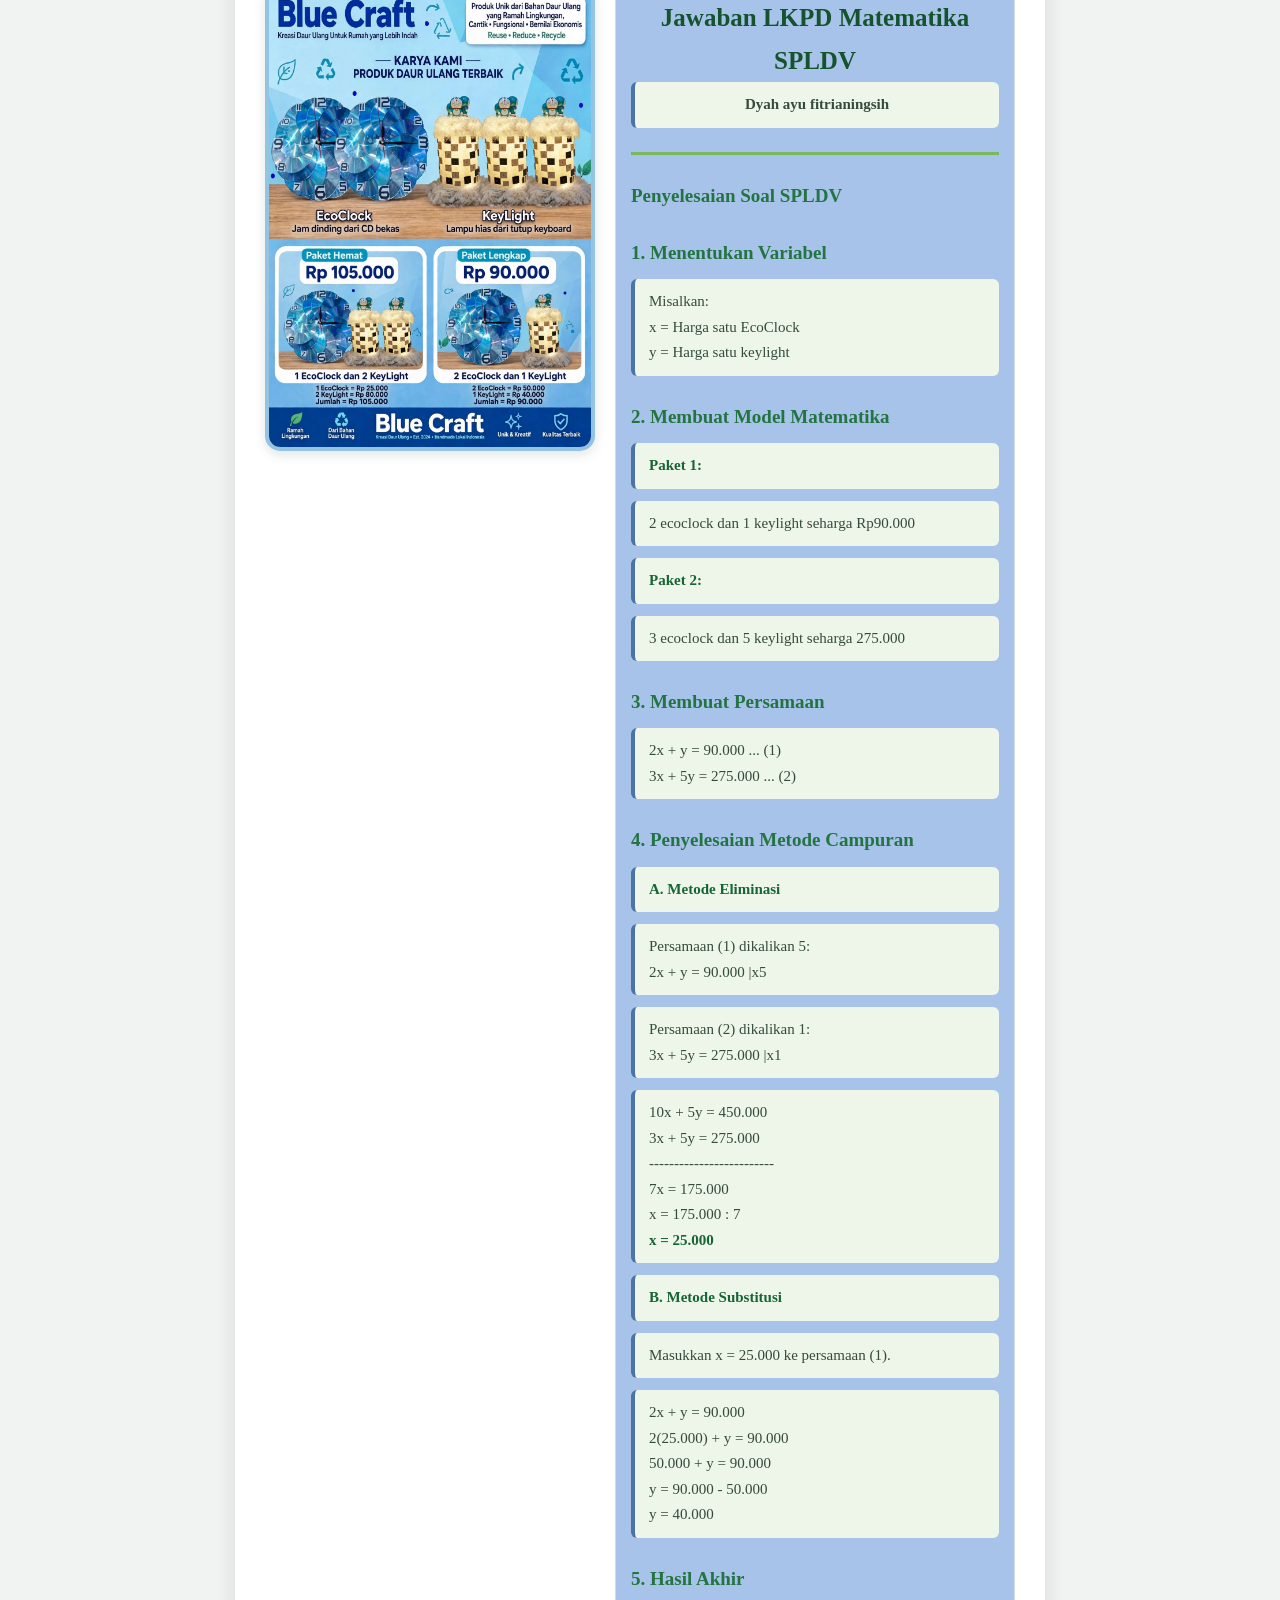
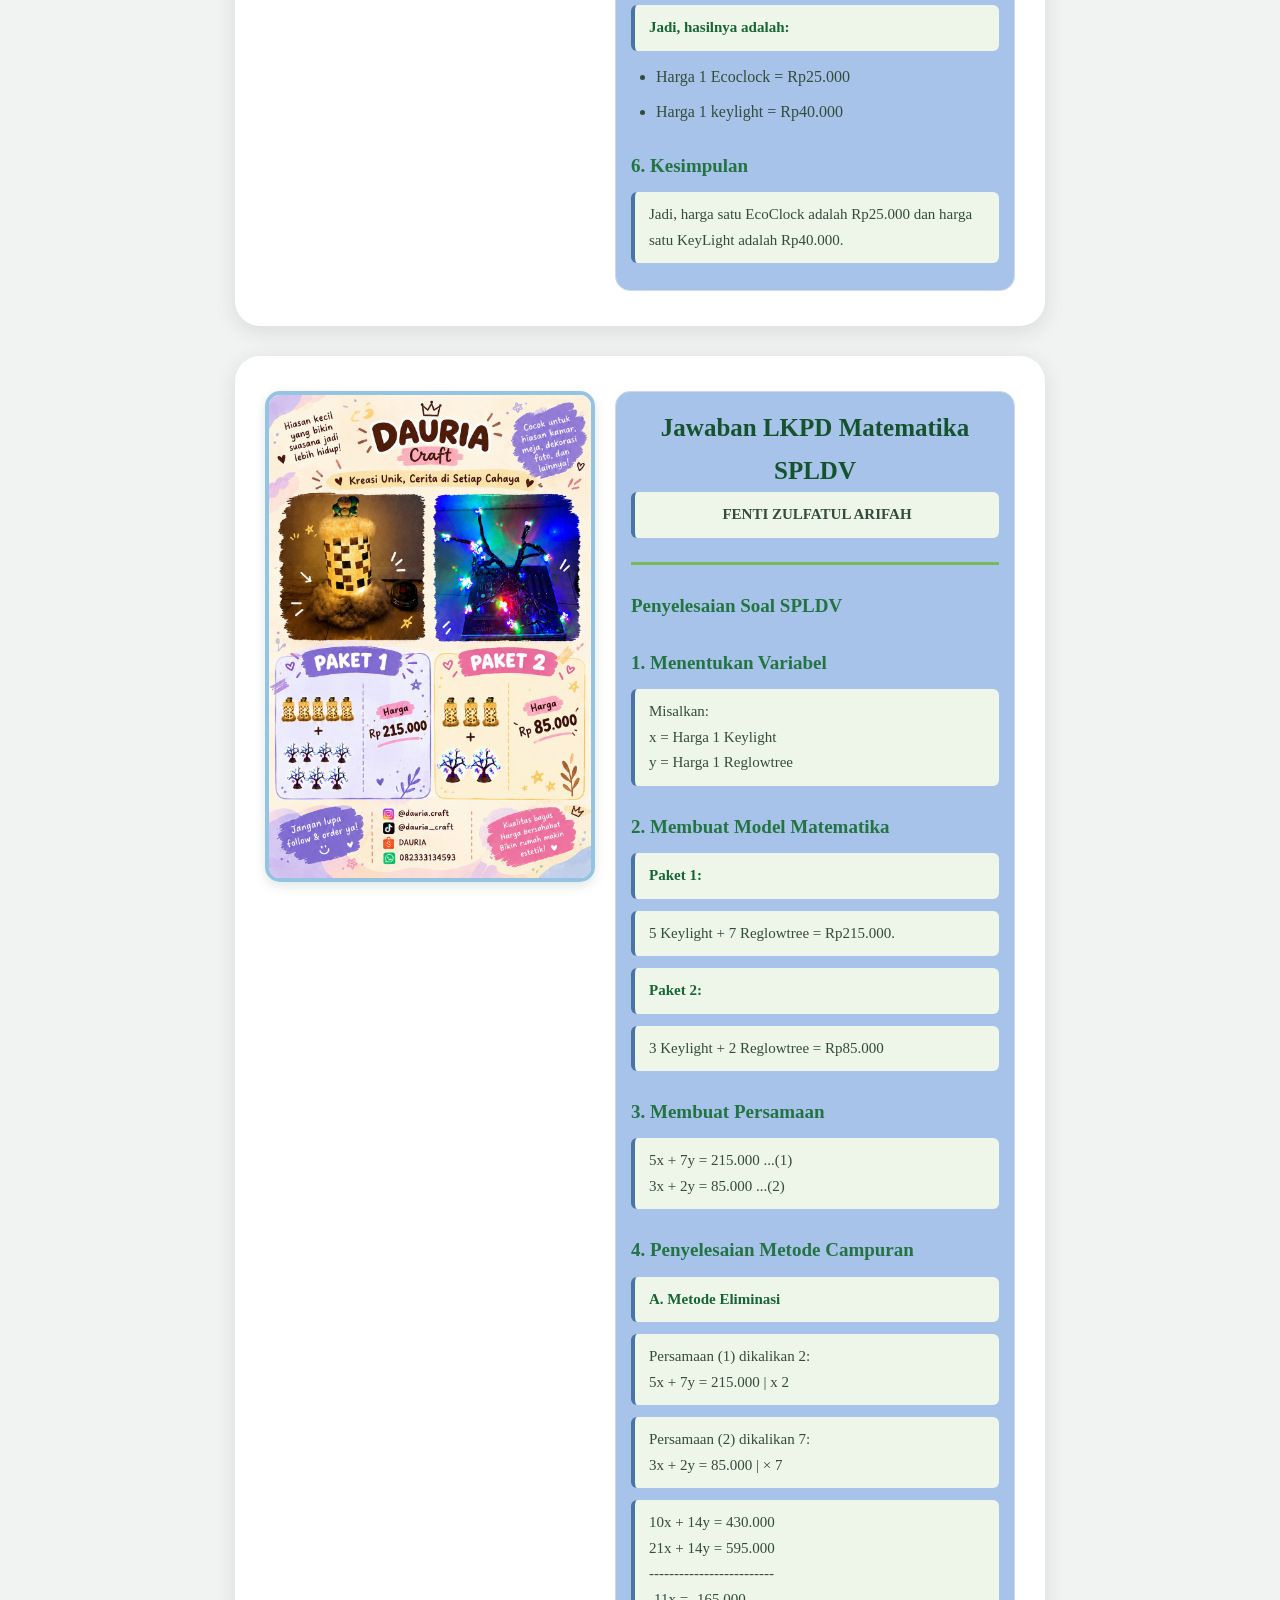
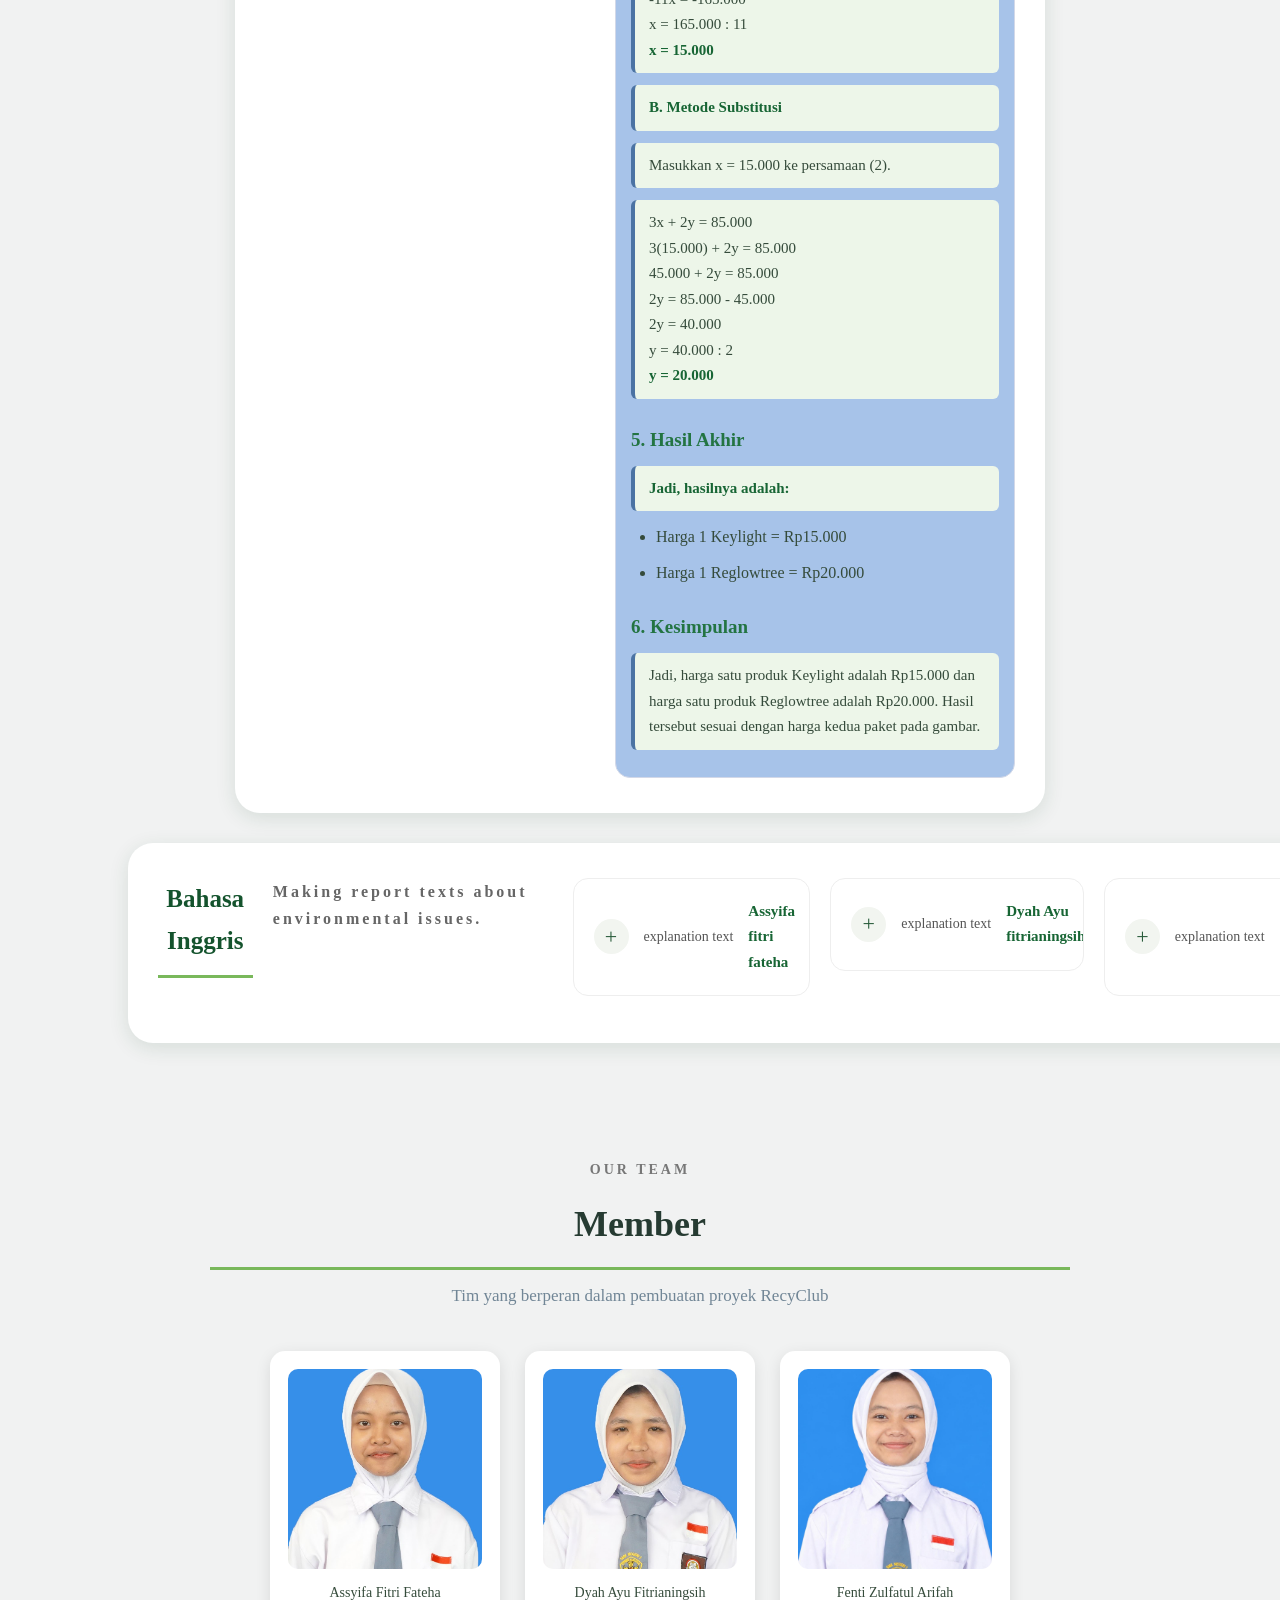
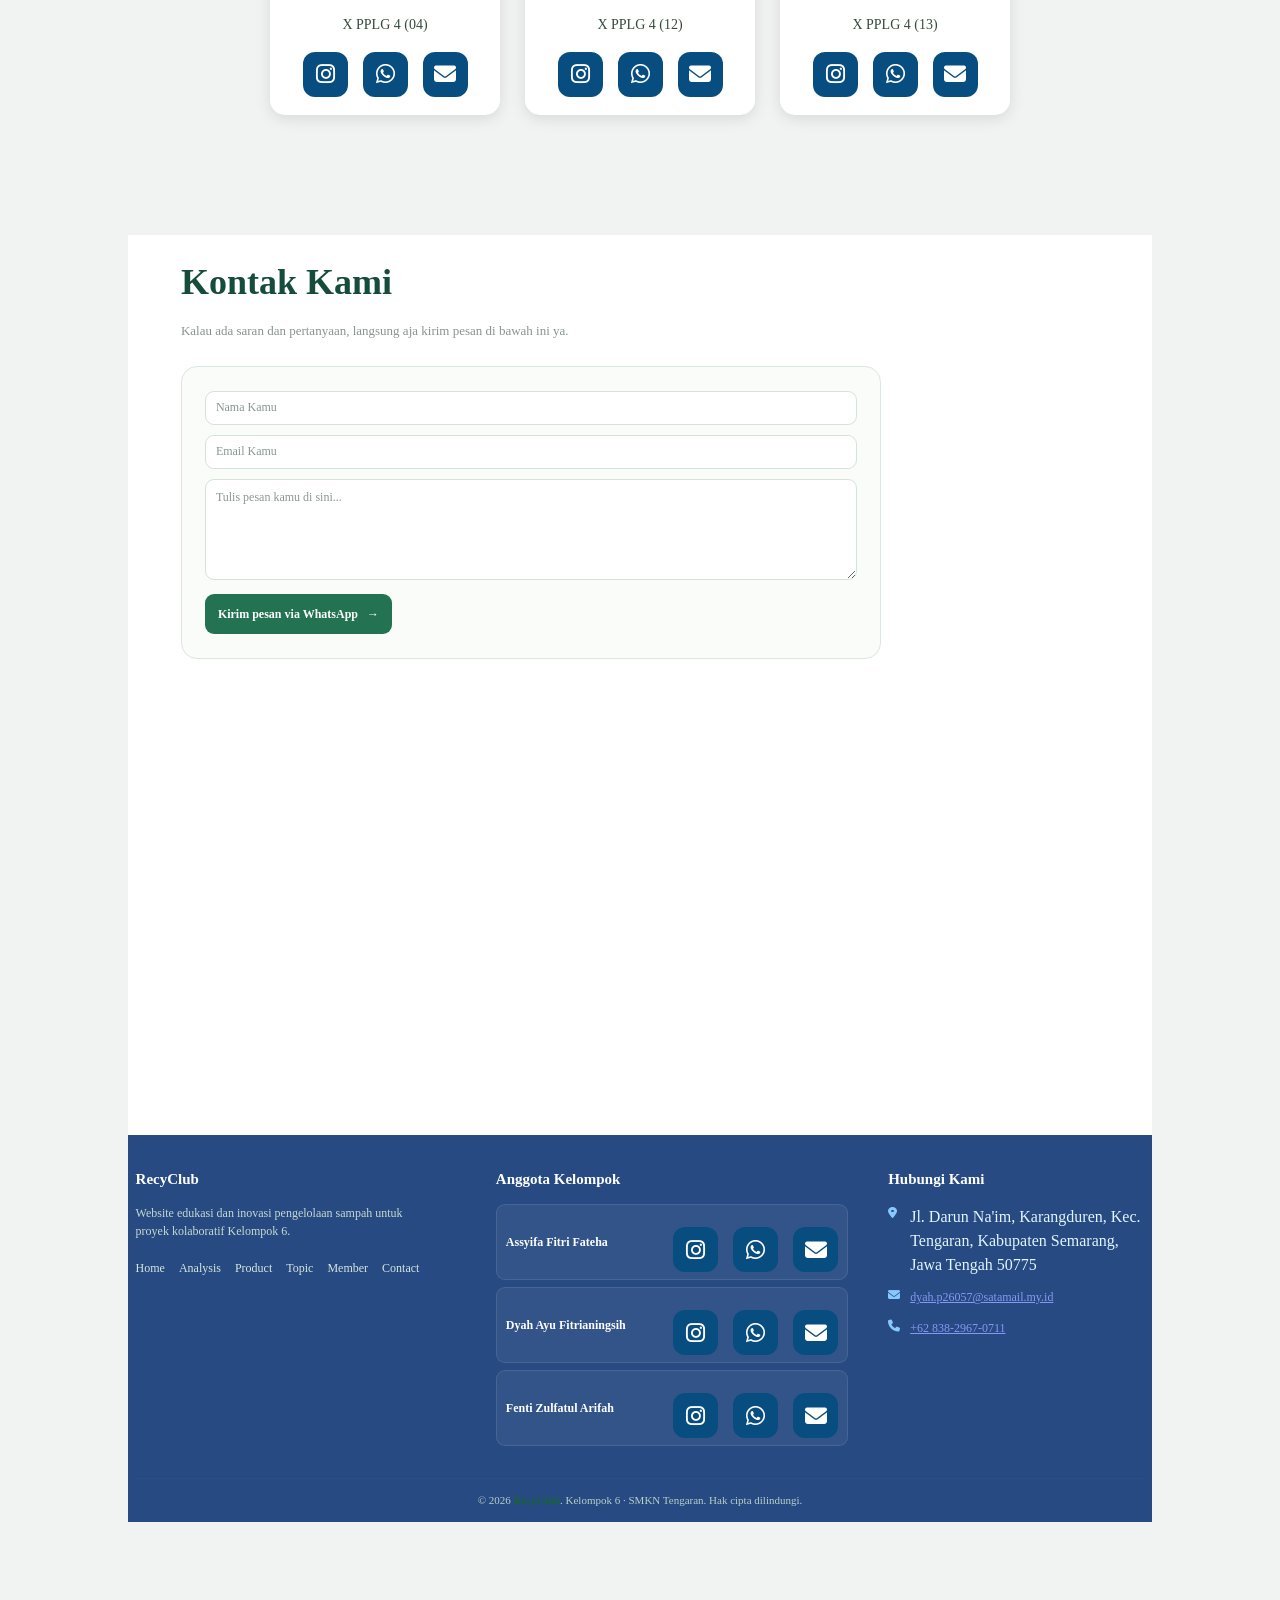
==== commit e0789cb9: "Update product names and prices in index.html" ====
--- a/index.html
+++ b/index.html
@@ -150,7 +150,7 @@
              height="50">
     </div>
 
-    <!-- JAWABAN DI SEBELAH KANAN -->
+        <!-- JAWABAN DI SEBELAH KANAN -->
     <div class="jawaban">
 
         <h2>Jawaban LKPD Matematika SPLDV<p>ASSYIFA FITRI FATEHA</p></h2>
@@ -160,29 +160,29 @@
 
         <p>Misalkan:</p>
         <p>
-            x = Harga 1 pot hias
-            <br>
-            y = Harga 1 reglow tree
+            x: Pot Keyboard
+            <br>
+            y = Harga 1 LumiCLock
         </p>
 
         <h3>2. Model Matematika</h3>
 
         <p><b>Paket 1:</b></p>
         <p>
-            6 pot hias dan 4 reglow tree seharga 140.000
+            4 pot keyboard dan 9 LumiClock seharga 370.000
         </p>
 
         <p><b>Paket 2:</b></p>
         <p>
-            4 pot hias dan 6 reglow tree
+            5 pot keyboard dan 4 LumiClock seharga 245.000
         </p>
 
         <h3>3. Membuat Persamaan</h3>
 
         <p>
-            6x + 4y = 140.000 ... (1)
-            <br>
-            4x + 6y = 160.000 ... (2)
+            4x + 9y = 370.000...(1)
+            <br>
+            5x + 4y = 245.000...(2)
         </p>
 
         <h3>4. Penyelesaian SPLDV</h3>
@@ -190,21 +190,22 @@
         <p><b>A. Metode Eliminasi</b></p>
 
         <p>
-            6x + 4y = 140.000 | × 3
-            <br>
-            4x + 6y = 160.000 | × 2
-        </p>
-
-        <p>
-            18x + 12y = 420.000
-            <br>
-            8x + 12y = 320.000
-            <br>
-            -------------------------
-            <br>
-            10x = 100.000
-            <br>
-            <b>x = 10.000</b>
+            4x + 9y = 370.000 |× 4
+            <br>
+            5x + 4y = 245.000 |× 9
+        </p>
+
+        <p>
+            16x + 36y = 1.480.000
+            <br>
+            45x + 36y = 2.205.000
+            _______ −
+            <br>
+            -29x       = -725.000
+            <br>
+            x = -725.000 / -29
+            <br>
+            <b>x = 25.000</b>
             
         </p>
 
@@ -215,35 +216,38 @@
         </p>
 
         <p>
-            6x + 4y = 140.000
-            <br>
-            6(10.000)+4y = 140.000
-            <br>
-            66.000+4y = 140.000
-            <br>
-            4y = 140.000 - 60.000
-            <br>
-            4y = 80.000
-            <br>
-            <b>y = 20.000</b>
+            4x + 9y = 370.000
+            <br>
+            4(25.000) + 9y = 370.000
+            <br>
+            100.000 + 9y = 370.000
+            <br>
+            9y = 370.000 − 100.000
+            <br>
+            9y = 270.000
+            <br>
+            9y = 270.000 / 9
+            <br>
+            <b>y = 30.000</b>
         </p>
 
         <h3>5. Hasil Akhir</h3>
 
         <ul>
-            <li>Harga 1 pot hias = Rp10.000</li>
-            <li>Harga 1 reglow tree = Rp20.000</li>
+            <li>x= 25.000</li>
+            <li> y= 30.000</li>
         </ul>
 
          <h3>6. Kesimpulan</h3>
 
         <p>
-            Jadi, harga 1 pot hias adalah 10.000 dan harga 1 reglow tree adalah 20.000 
+            Jadi harga satuan Pot Keyboard adalah Rp25.000
+dan harga satuan LumiClock adalah Rp30.000 
         </p>
 
     </div>
 </div>
-
+            
 <div class="container">
 
     <!-- FOTO IKLAN DI SEBELAH KIRI -->
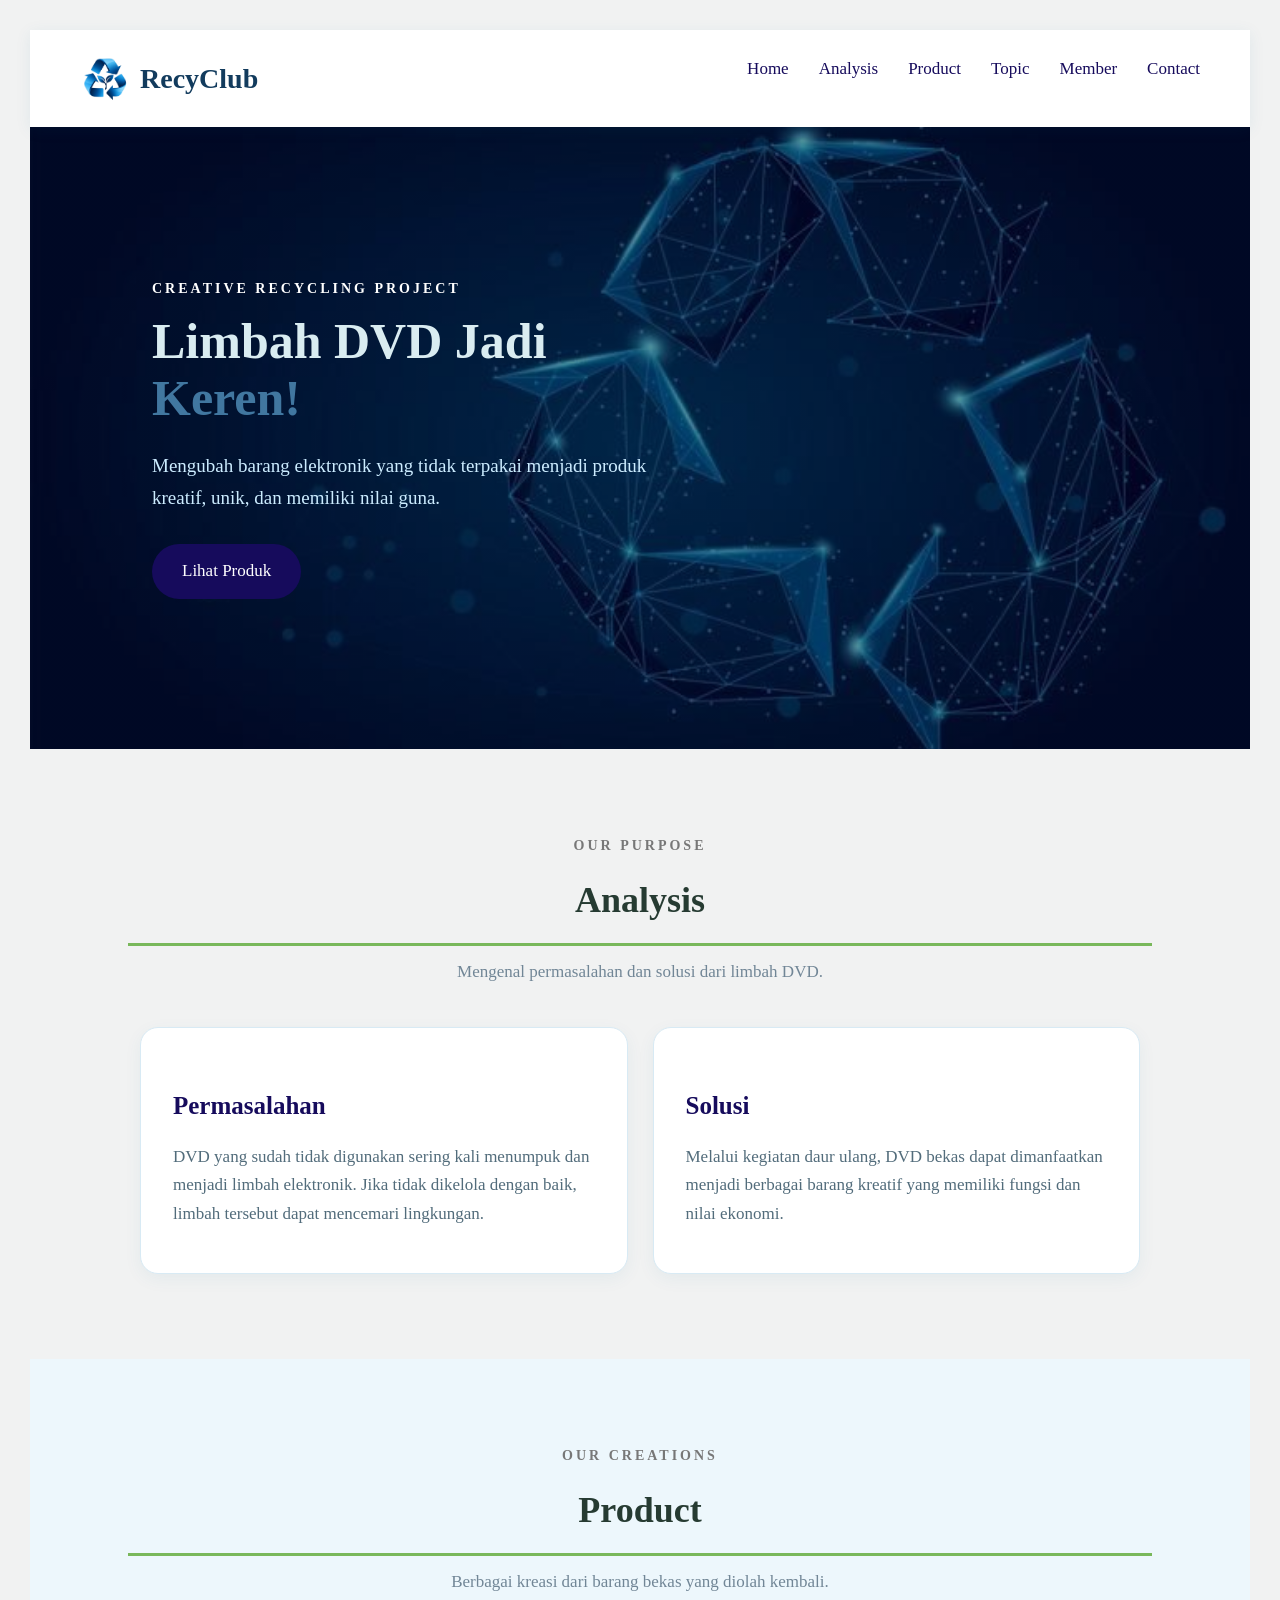
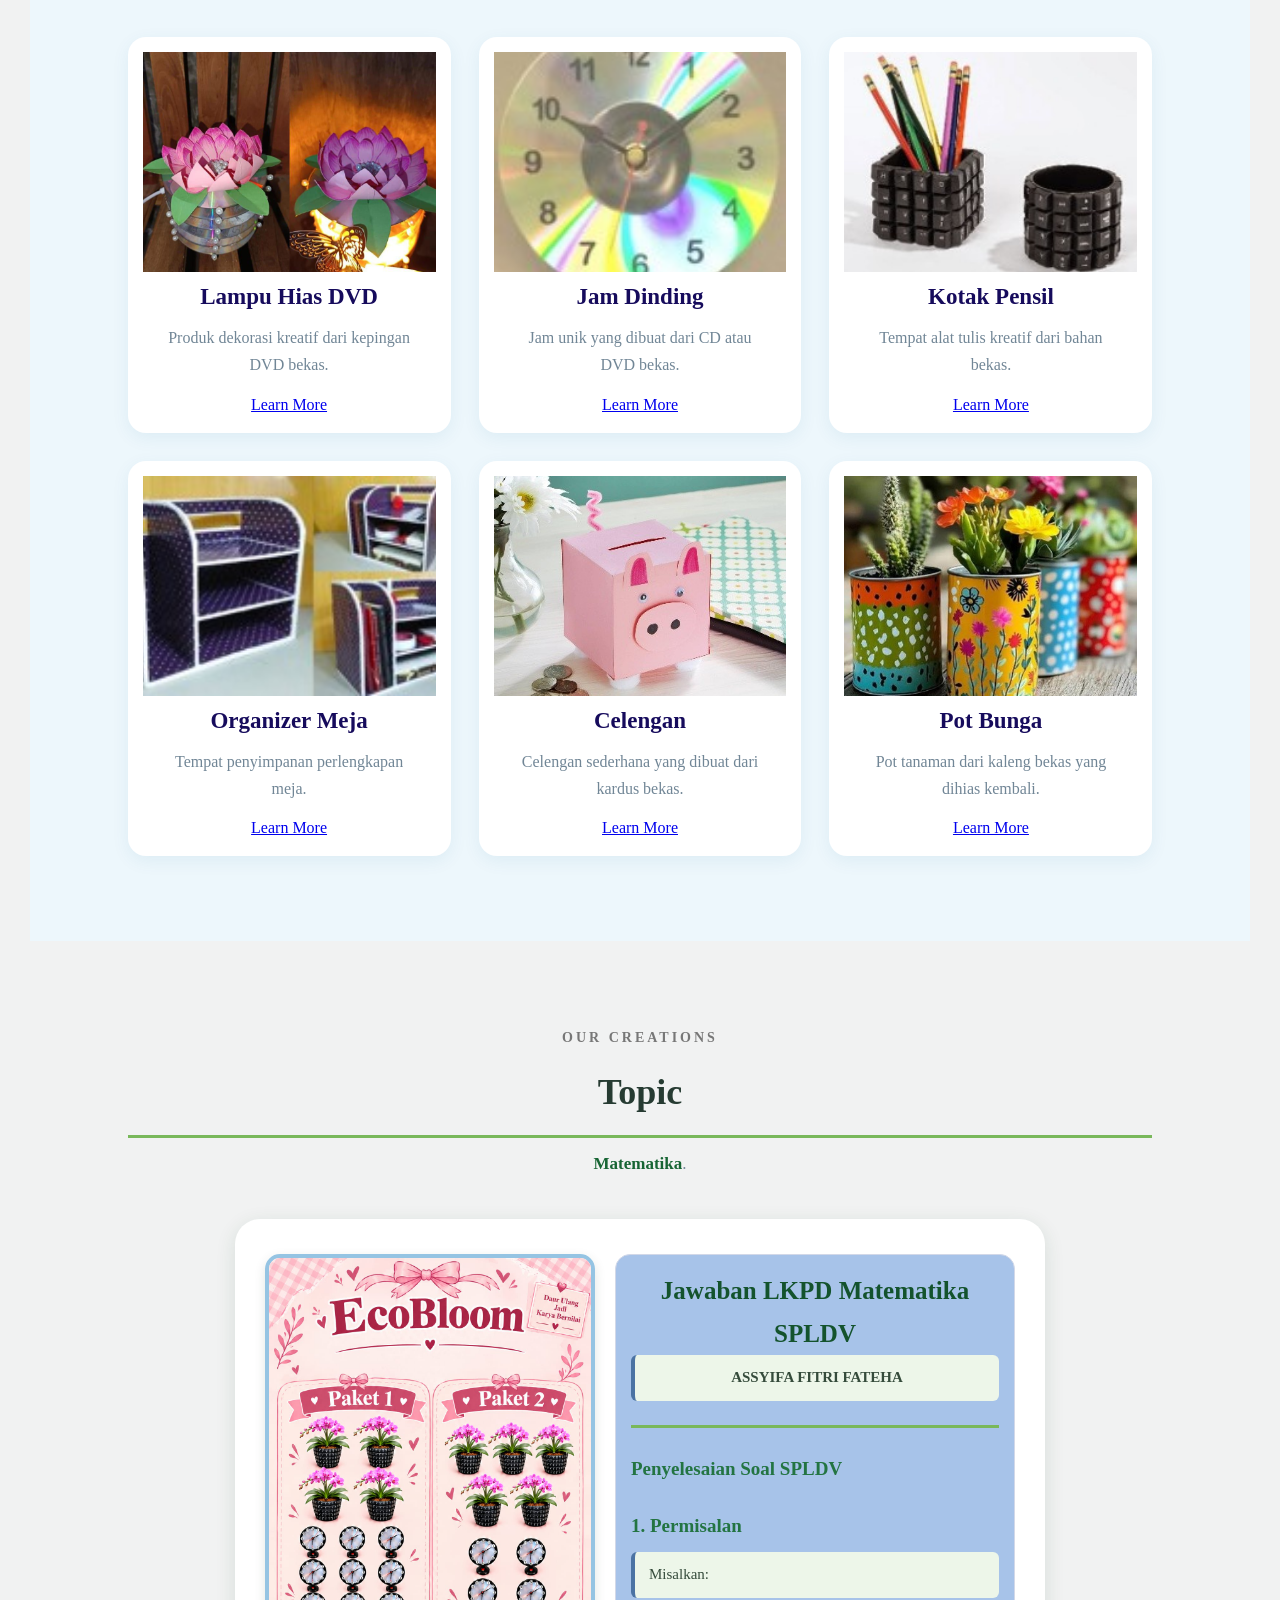
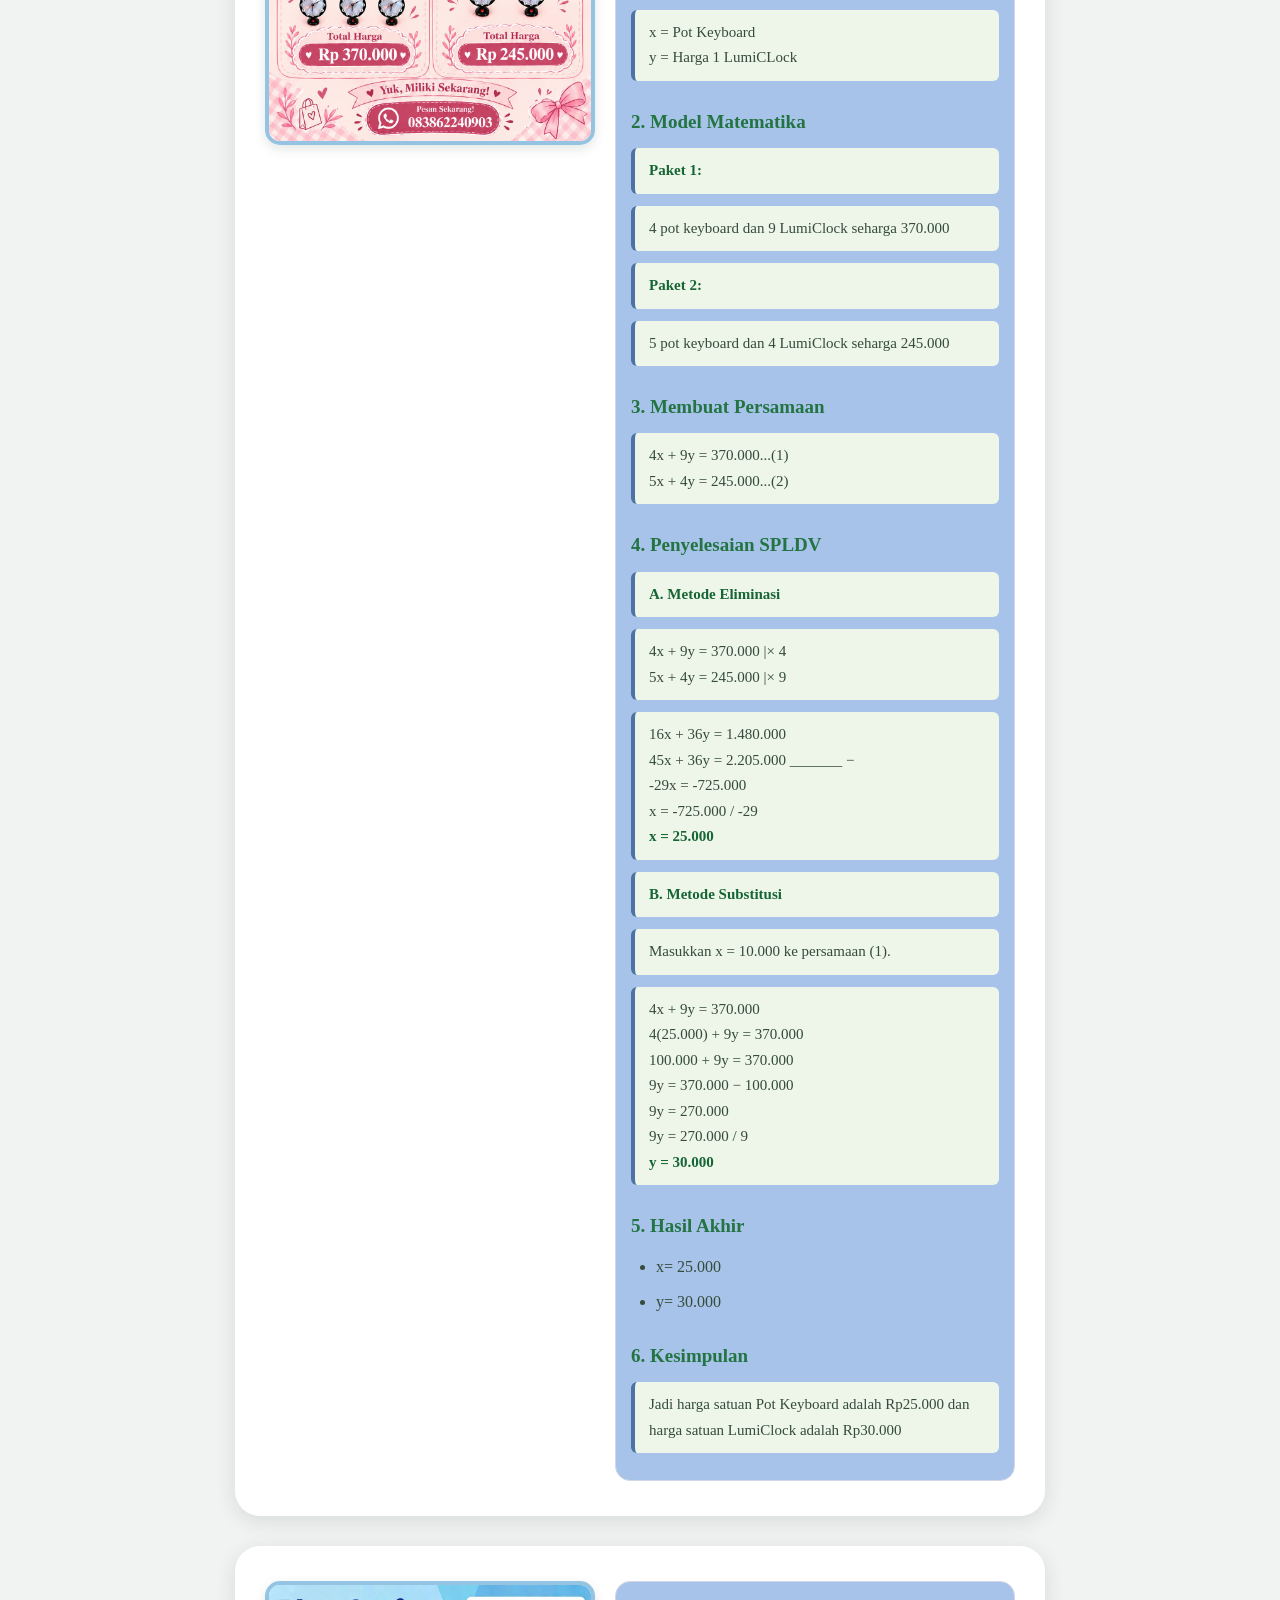
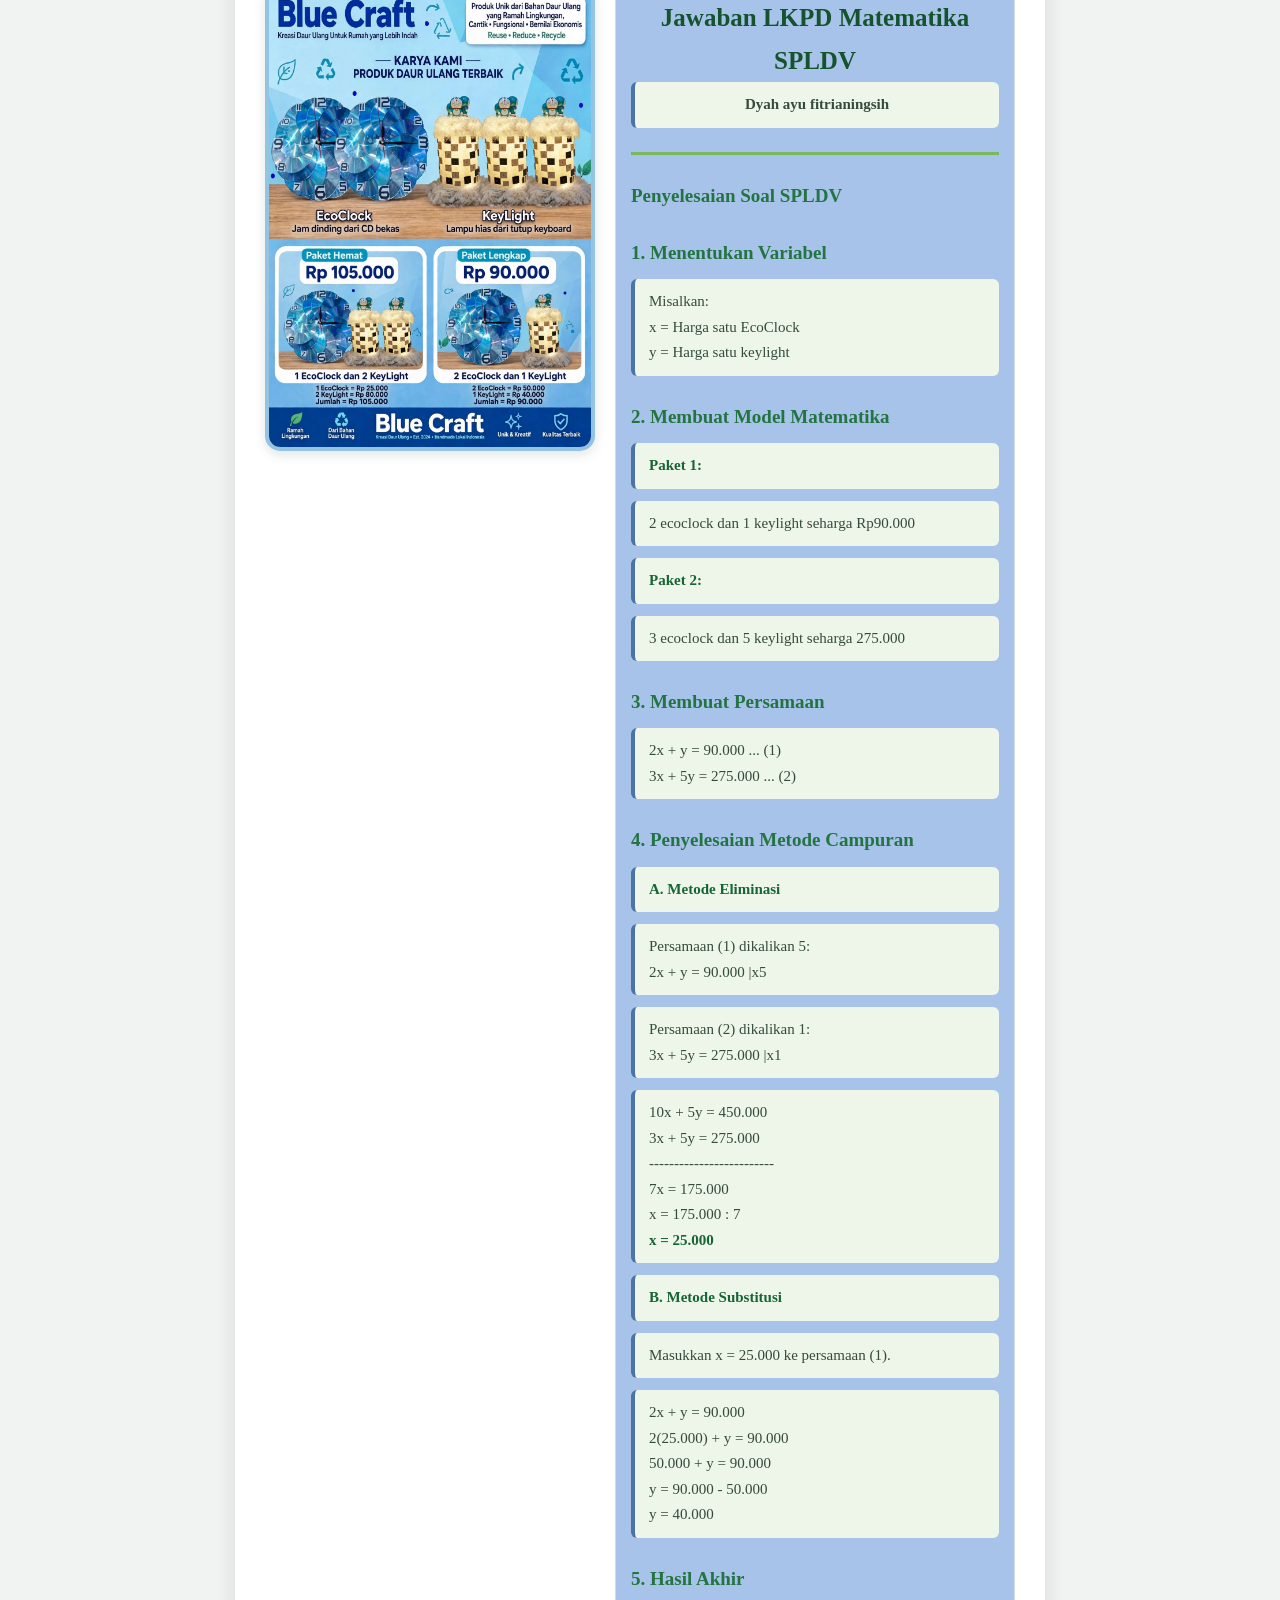
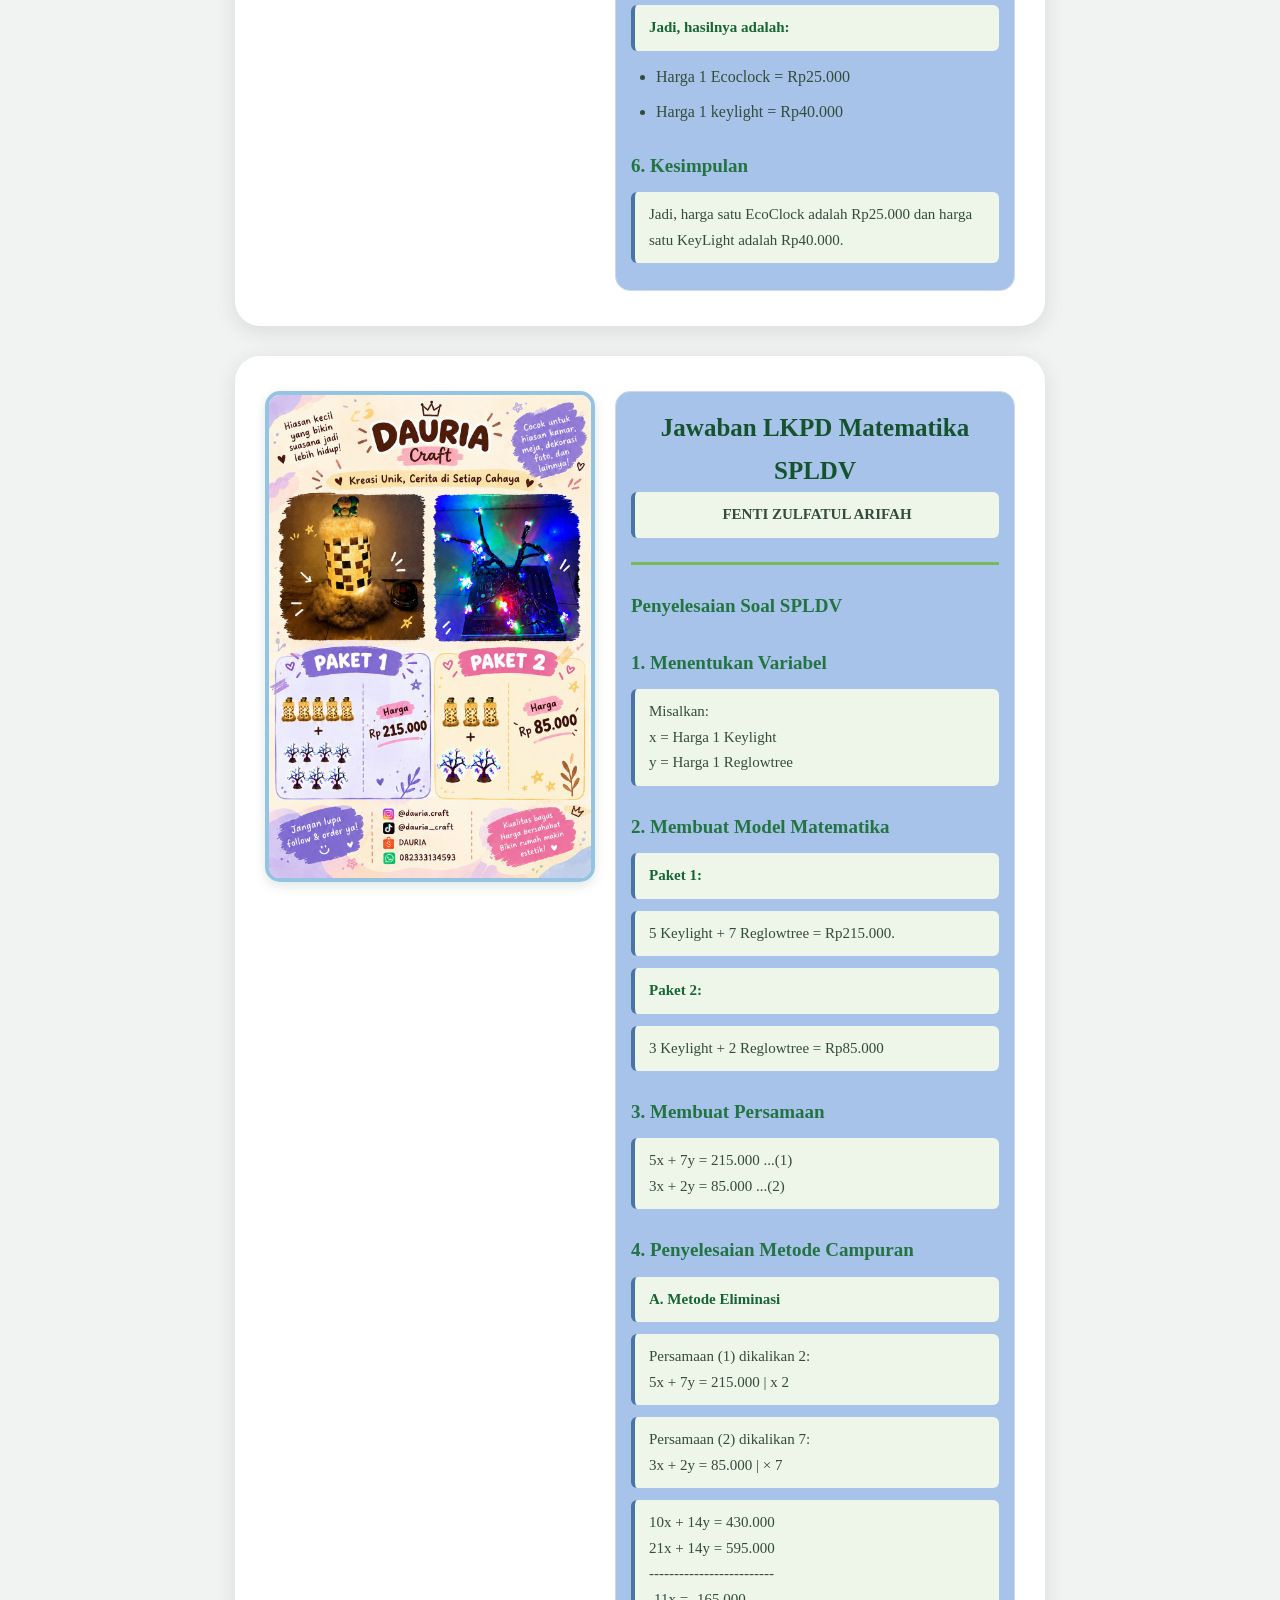
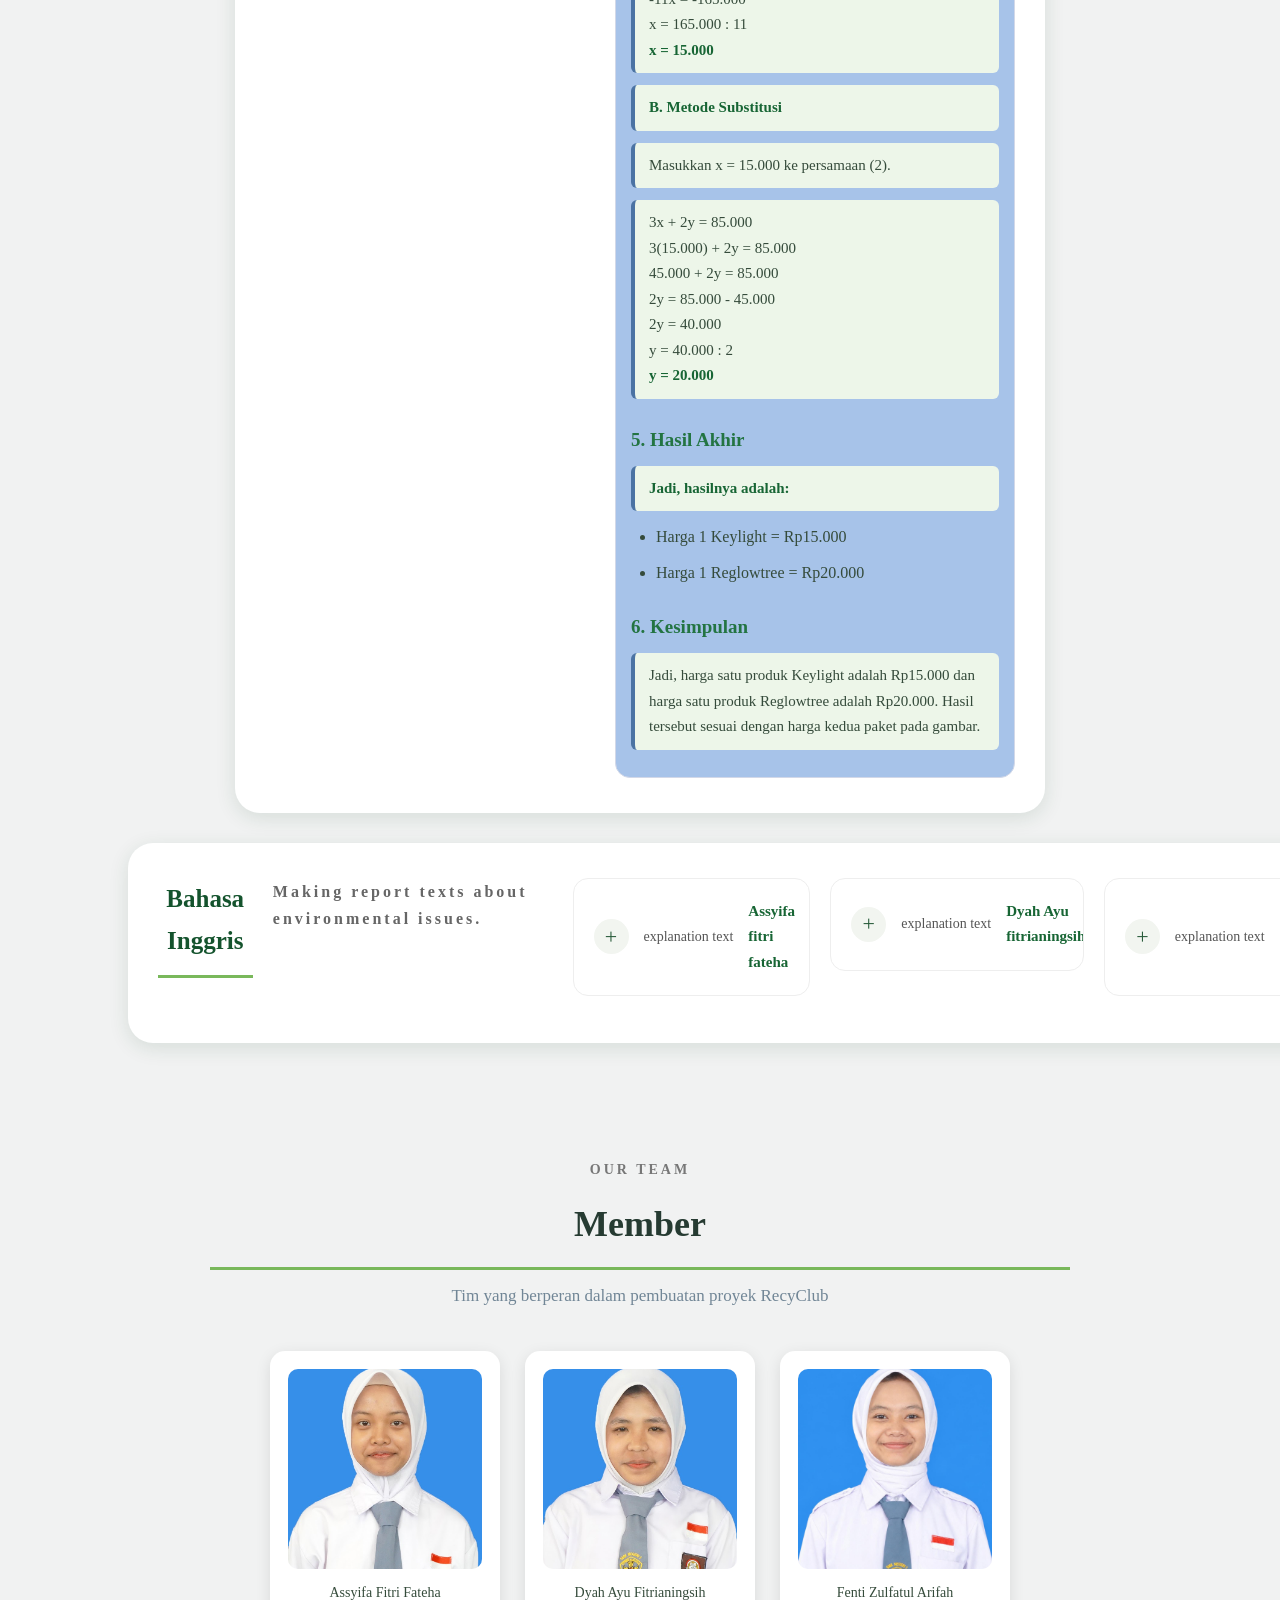
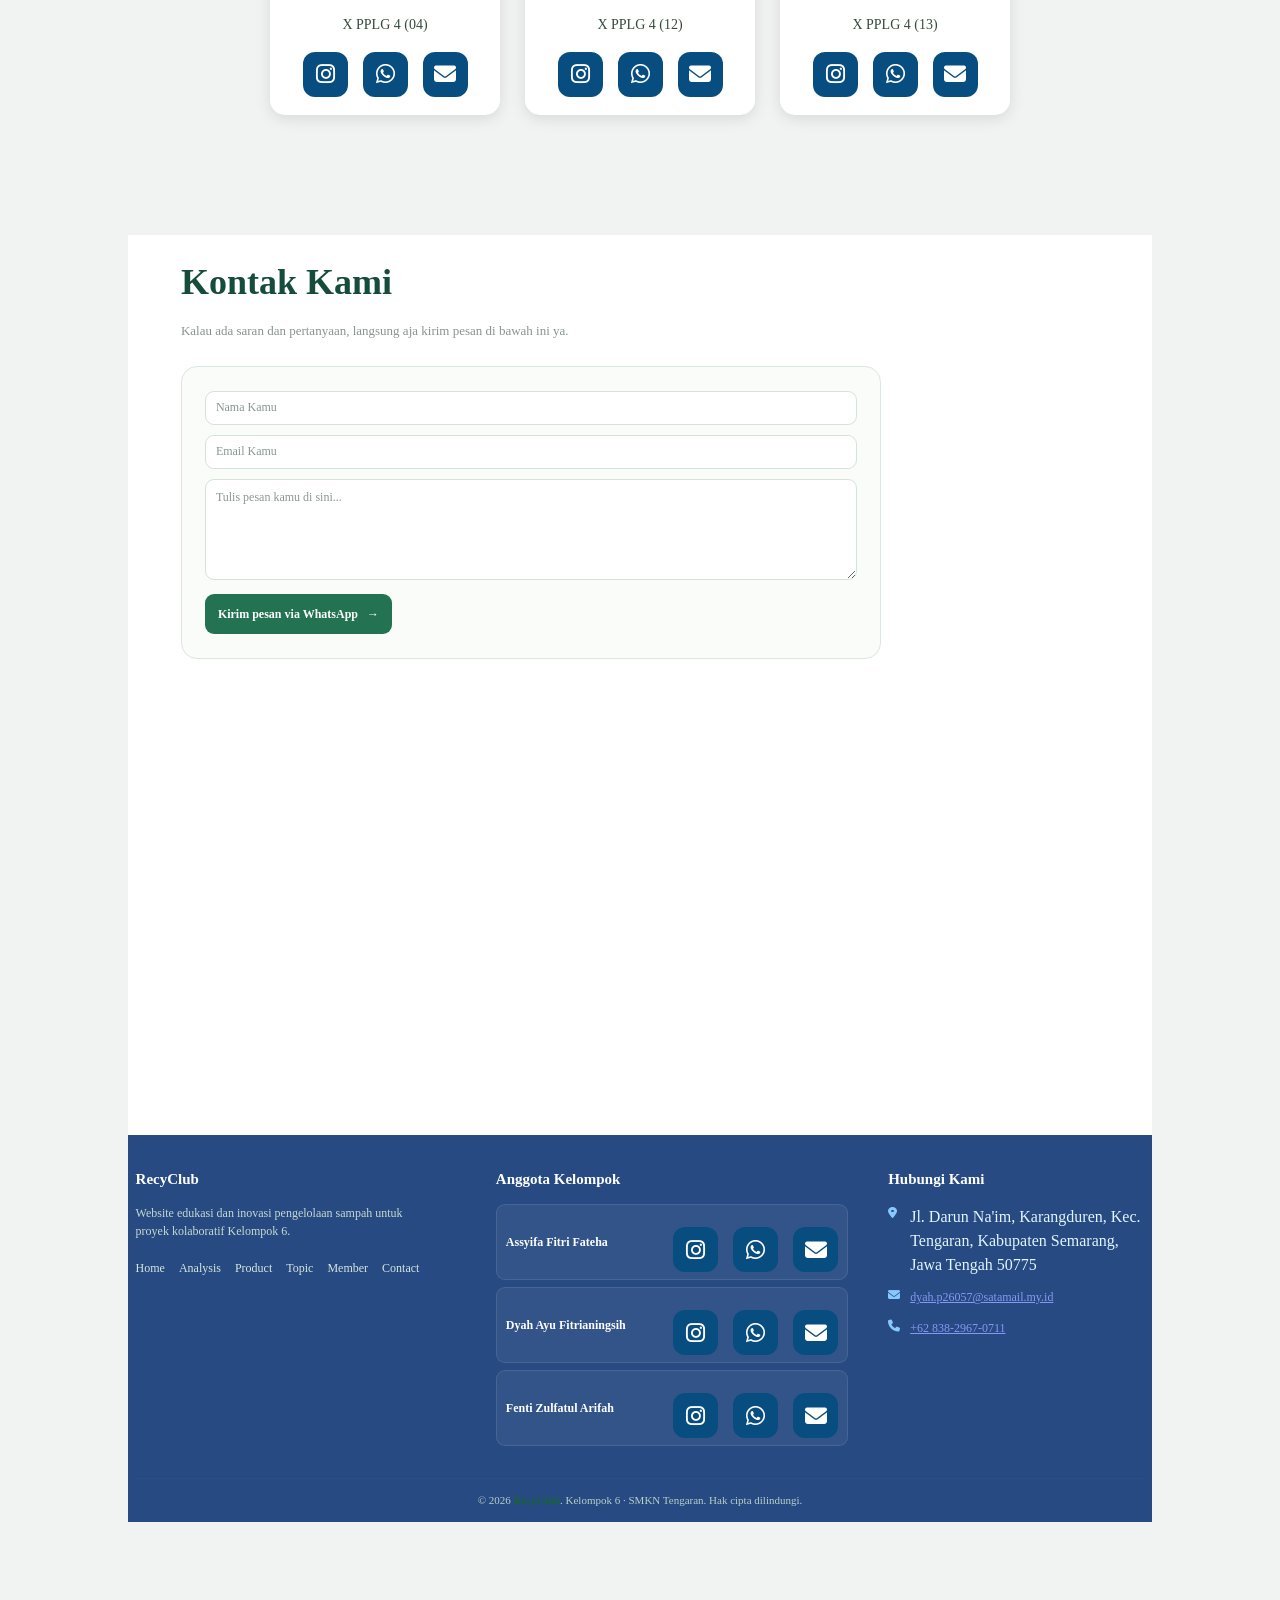
==== commit af825931: "Update index.html" ====
--- a/index.html
+++ b/index.html
@@ -160,7 +160,7 @@
 
         <p>Misalkan:</p>
         <p>
-            x: Pot Keyboard
+            x = Pot Keyboard
             <br>
             y = Harga 1 LumiCLock
         </p>
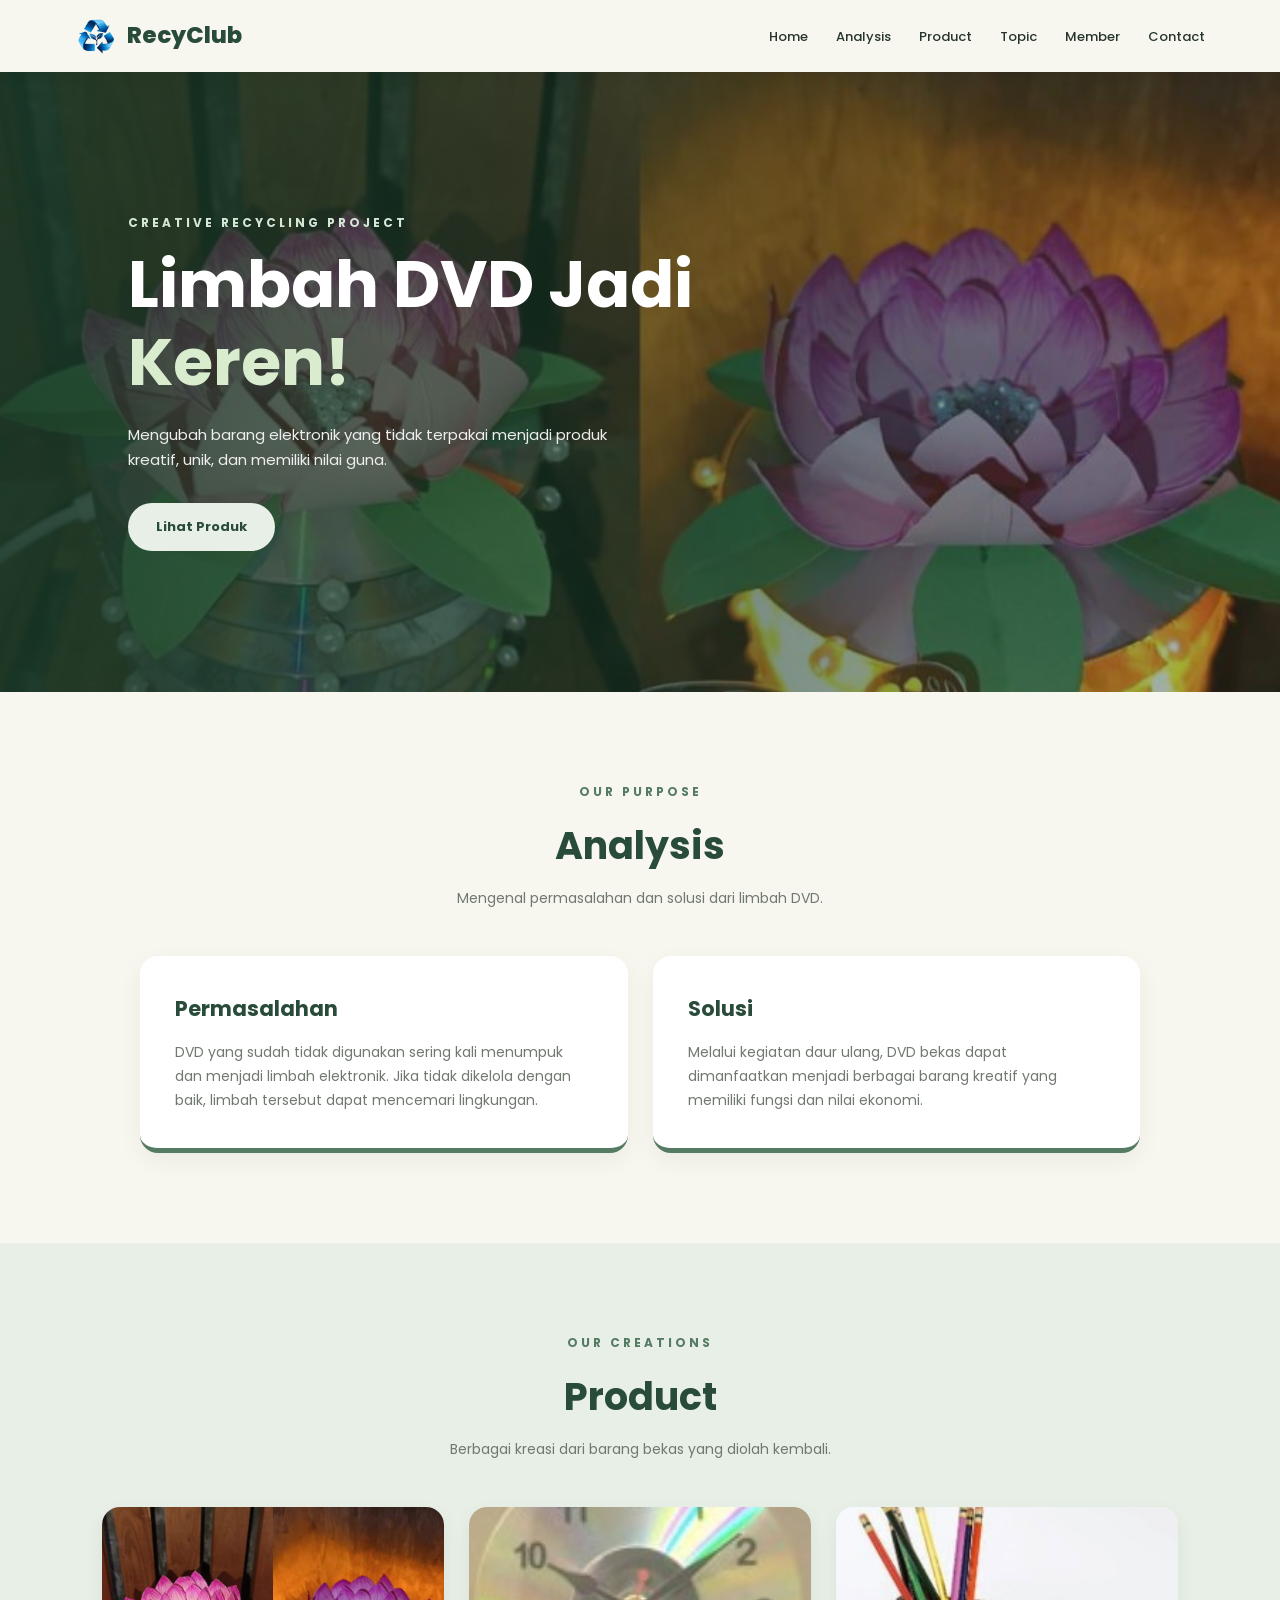
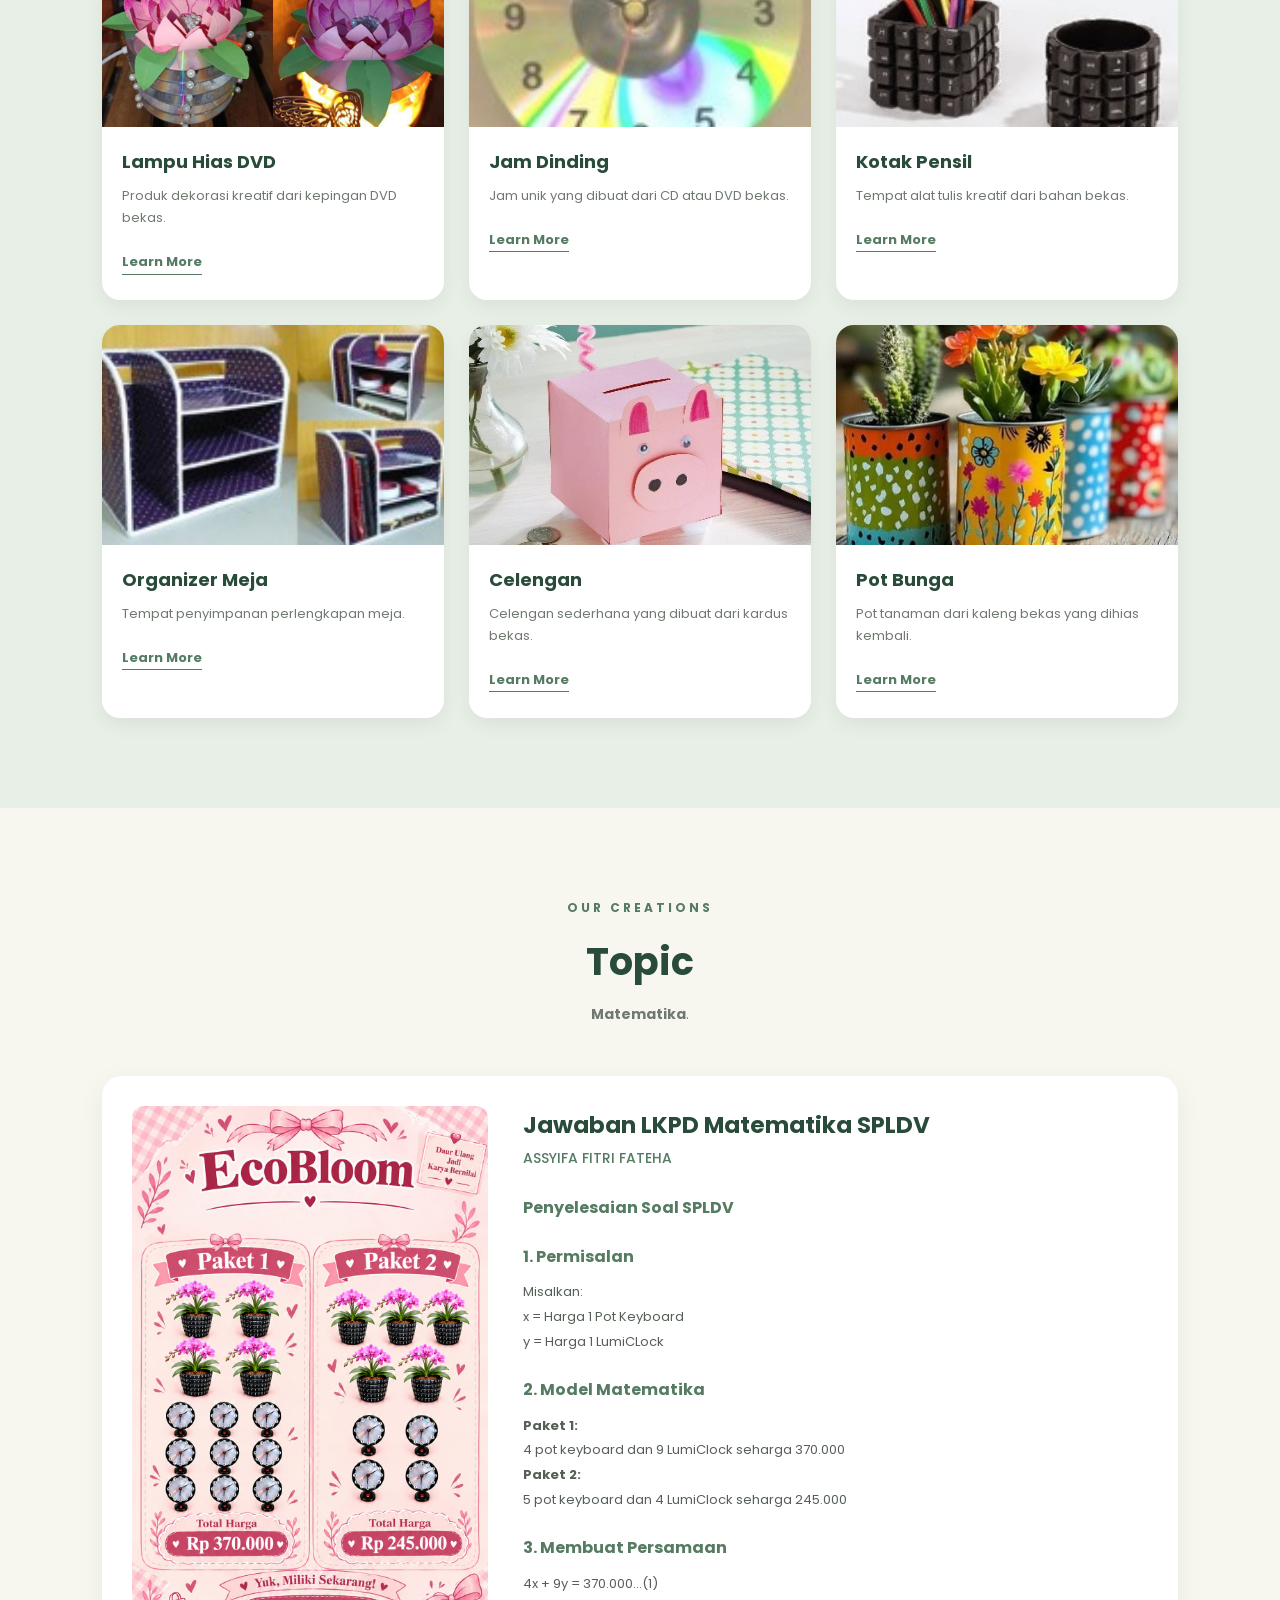
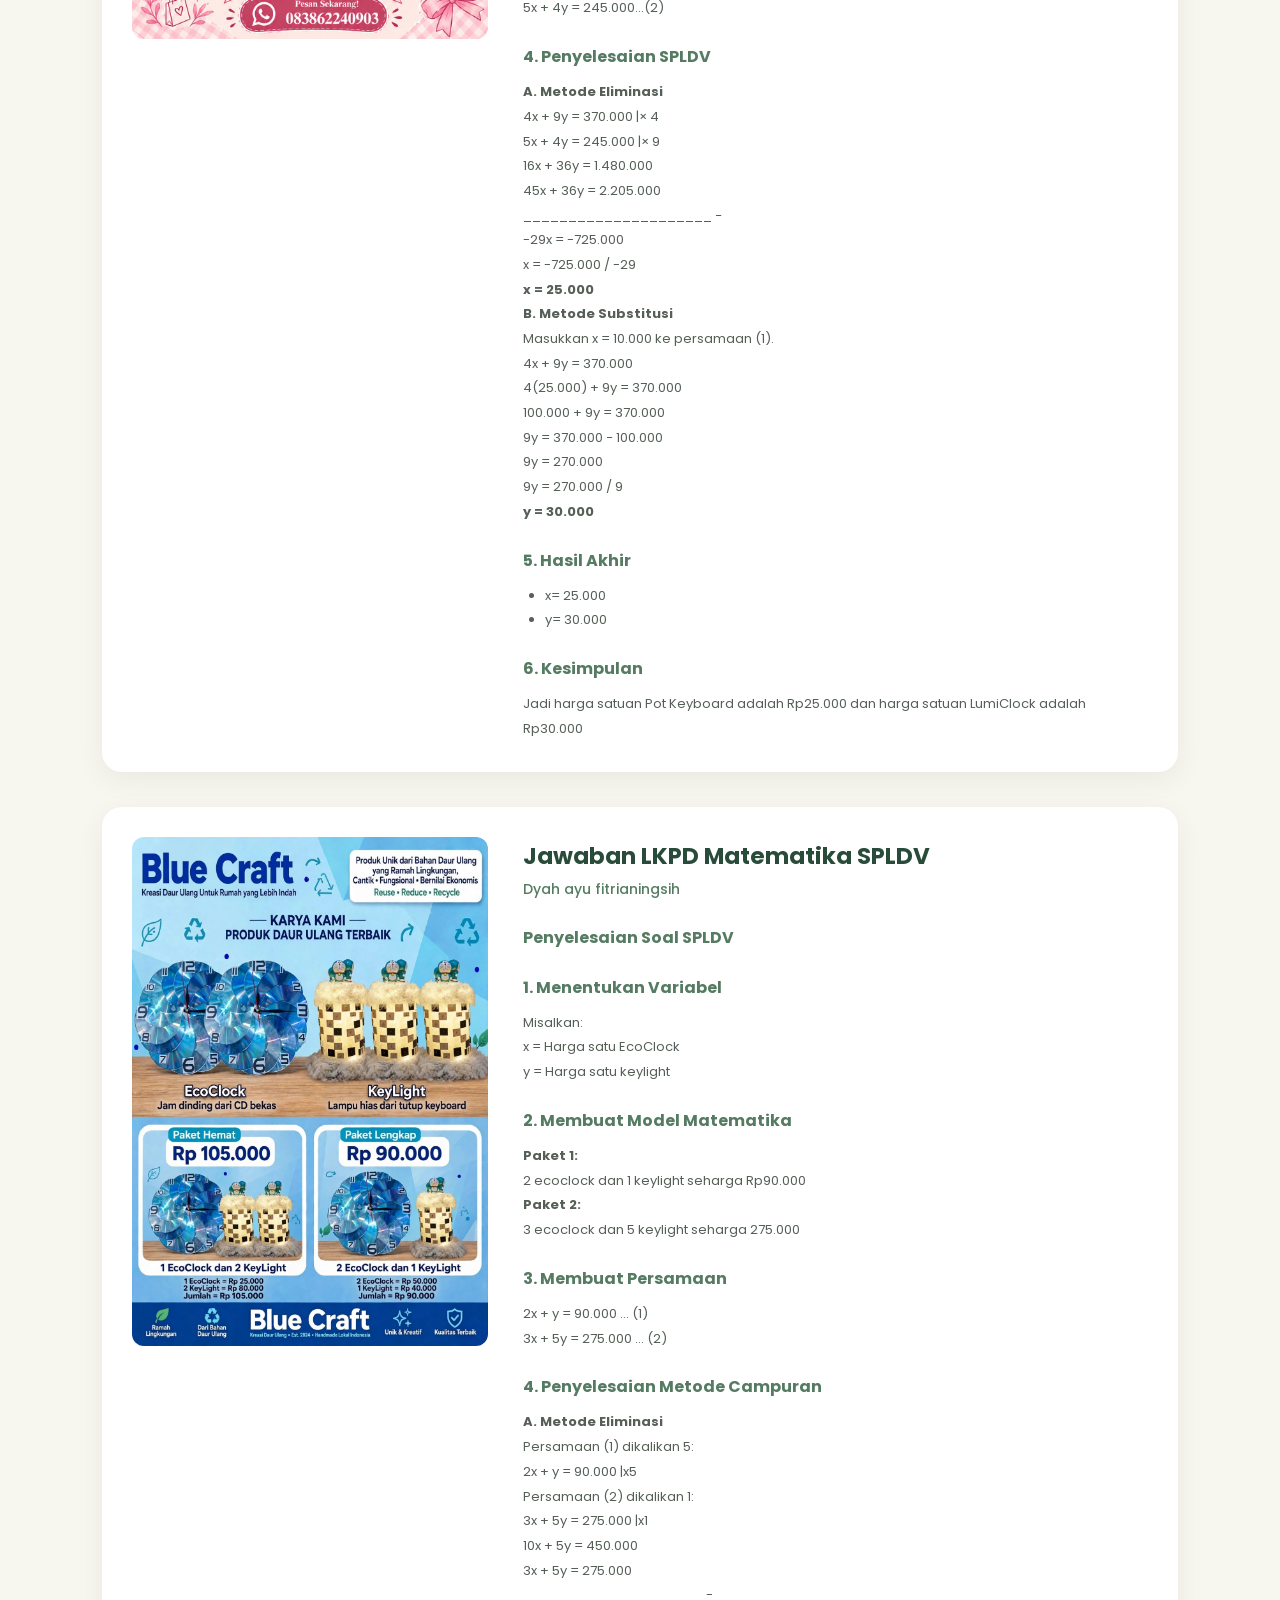
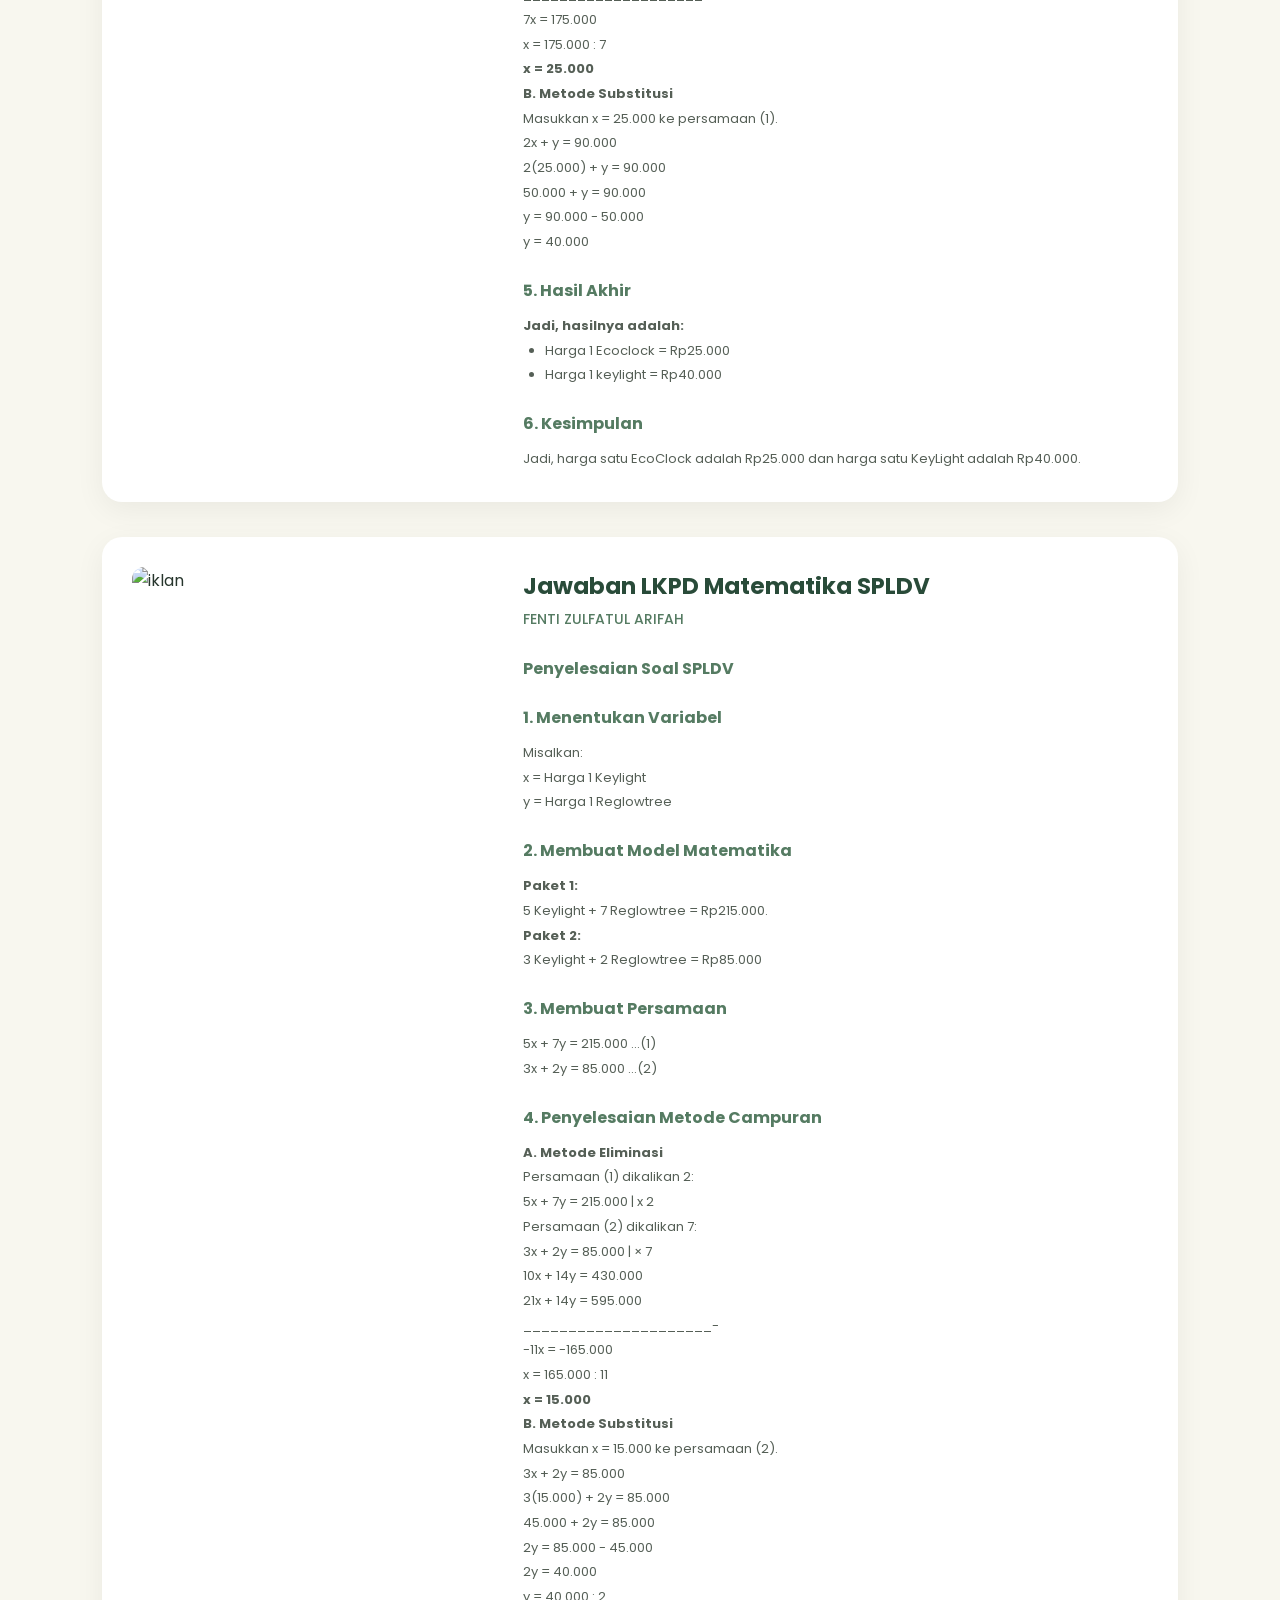
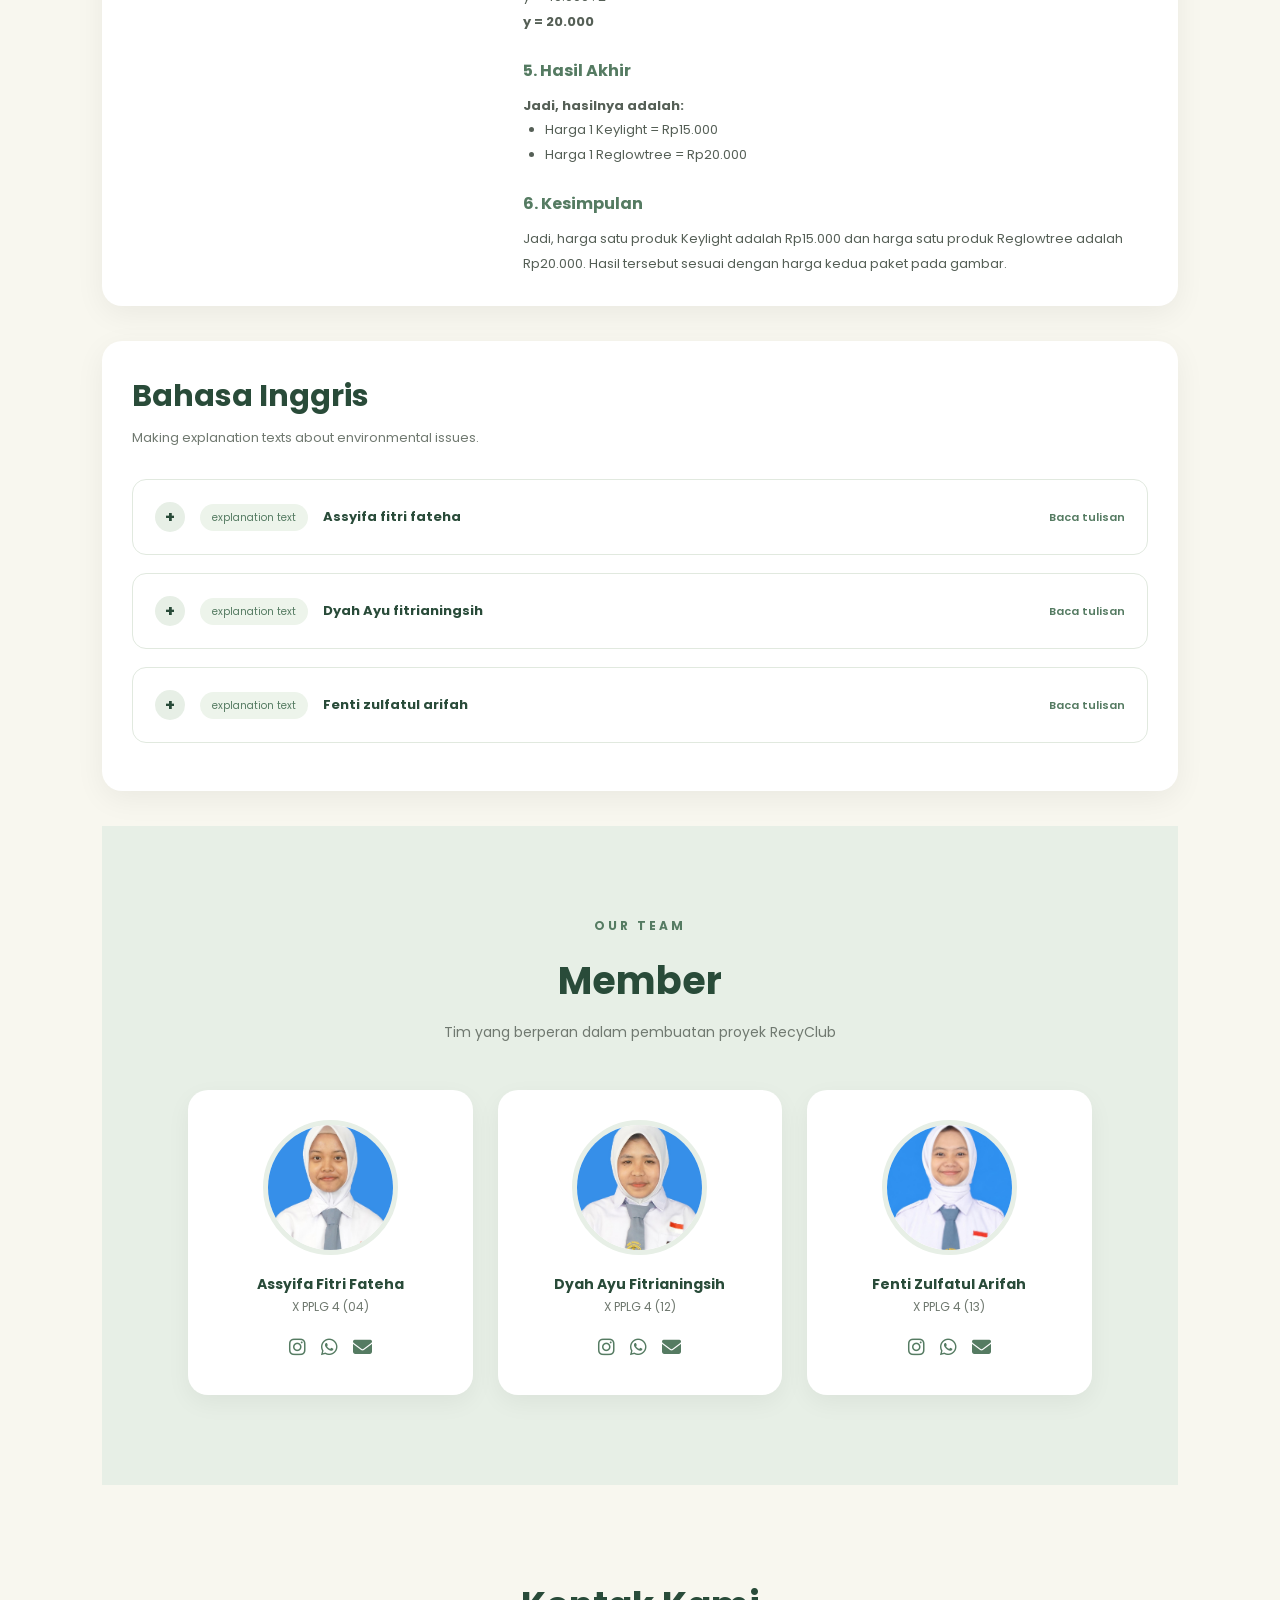
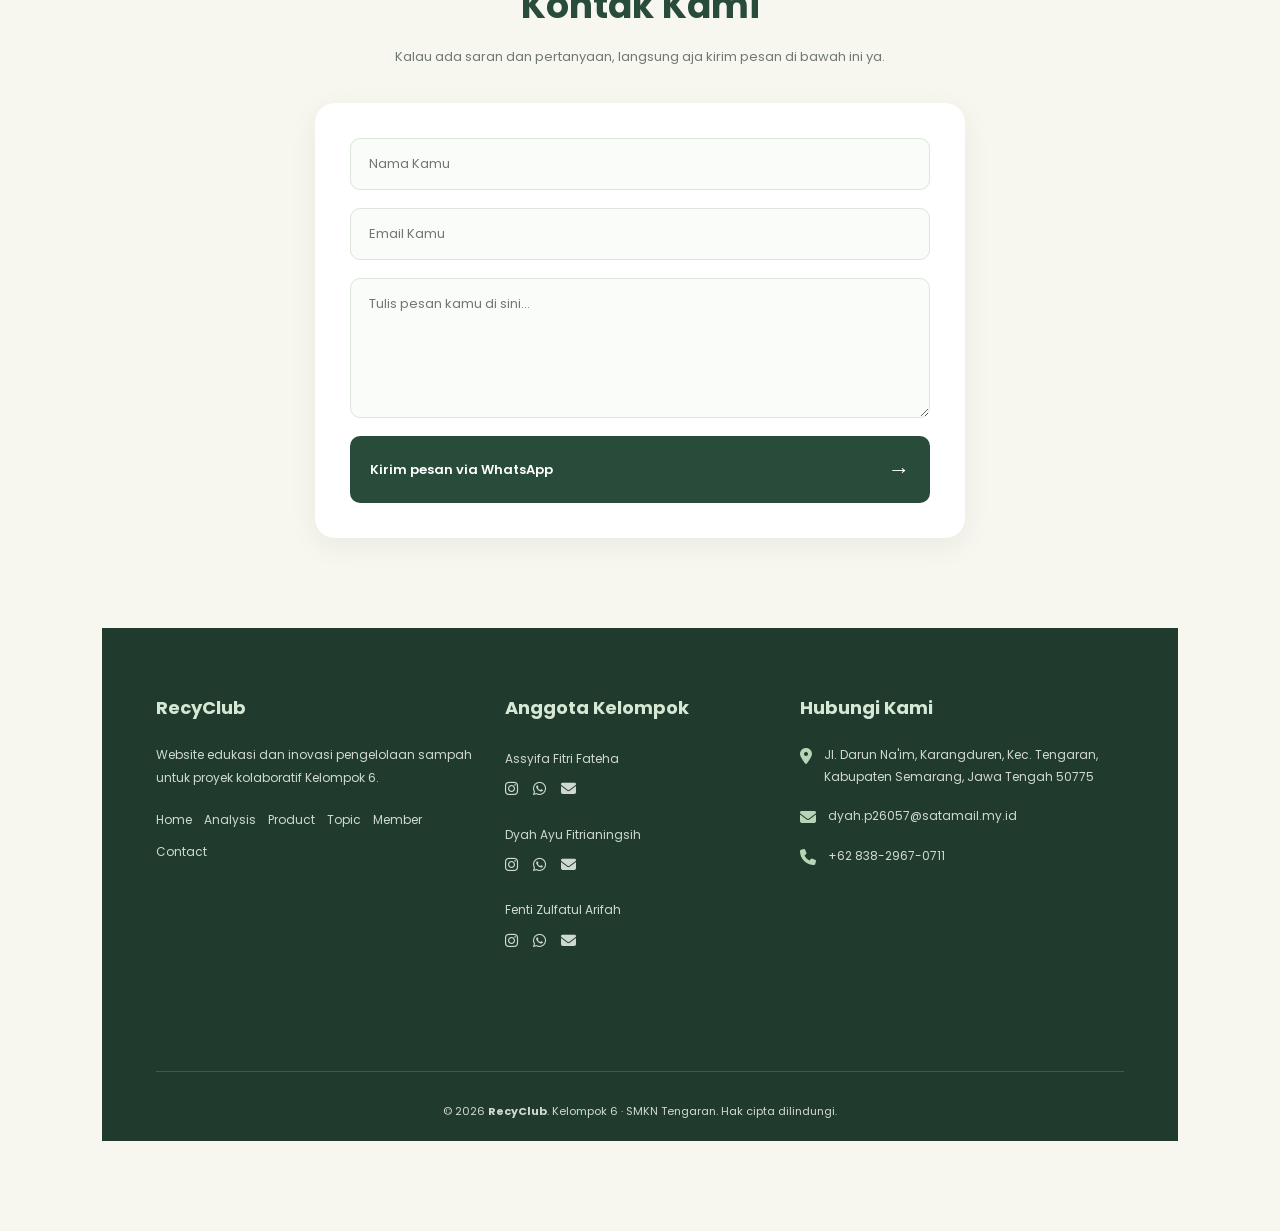
==== commit 1a8c35ff: "Update text and formatting in index.html" ====
--- a/index.html
+++ b/index.html
@@ -17,7 +17,7 @@
         <!-- LOGO -->
         <a href="#home" class="logo">
             <img src="logo2.png" alt="Logo ReCreate">
-            RecyClub</span>
+            RecyClub
         </a>
 
         <ul class="nav-menu">
@@ -30,7 +30,7 @@
         </ul>
 
     </nav>
-</header>
+    </header>
 
     <!-- HOME -->
     <section id="home" class="hero">
@@ -150,7 +150,7 @@
              height="50">
     </div>
 
-        <!-- JAWABAN DI SEBELAH KANAN -->
+    <!-- JAWABAN DI SEBELAH KANAN -->
     <div class="jawaban">
 
         <h2>Jawaban LKPD Matematika SPLDV<p>ASSYIFA FITRI FATEHA</p></h2>
@@ -160,7 +160,7 @@
 
         <p>Misalkan:</p>
         <p>
-            x = Pot Keyboard
+            x = Harga 1 Pot Keyboard
             <br>
             y = Harga 1 LumiCLock
         </p>
@@ -199,7 +199,8 @@
             16x + 36y = 1.480.000
             <br>
             45x + 36y = 2.205.000
-            _______ −
+            <br>
+            _____________________ −
             <br>
             -29x       = -725.000
             <br>
@@ -247,7 +248,7 @@
 
     </div>
 </div>
-            
+
 <div class="container">
 
     <!-- FOTO IKLAN DI SEBELAH KIRI -->
@@ -317,7 +318,7 @@
             <br>
             3x + 5y = 275.000
             <br>
-            -------------------------
+            ____________________ -
             <br>
             7x  = 175.000
             <br>
@@ -365,16 +366,11 @@
 </div>   
 
 
-    </div>
-</div>   
-
-
  <div class="container">
             
-    
     <!-- FOTO IKLAN DI SEBELAH KIRI -->
     <div class="gambar">
-        <img src="flyer mtk fenti.jpeg"
+        <img src="flyer 2 fenti.jpeg"
              alt="iklan"
              width="50"
              height="50">
@@ -439,7 +435,7 @@
             <br>
             21x + 14y = 595.000
             <br>
-            -------------------------
+            _____________________-
             <br>
             -11x = -165.000
             <br>
@@ -484,6 +480,7 @@
         <p>
             Jadi, harga satu produk Keylight adalah Rp15.000 dan harga satu produk Reglowtree adalah Rp20.000. Hasil tersebut sesuai dengan harga kedua paket pada gambar.
         </p>
+
     </div>
 </div>
 </div>
@@ -492,7 +489,7 @@
 <div class="container">
 
     <h2>Bahasa Inggris</h2>
-    <p class="subtitle">Making report texts about environmental issues.</p>
+    <p class="subtitle">Making explanation texts about environmental issues.</p>
 
     <!-- TEXT 1 -->
     <details class="report">
--- a/style.css
+++ b/style.css
@@ -1,199 +1,187 @@
-/* RESET */
+
+/* ==============================
+   GLOBAL STYLE
+============================== */
+
+@import url('https://fonts.googleapis.com/css2?family=Poppins:wght@300;400;500;600;700;800&display=swap');
+
+:root {
+    --green: #557b62;
+    --dark-green: #294b39;
+    --light-green: #e7efe6;
+    --cream: #f8f7ef;
+    --pink: #e9cbd1;
+    --dark: #26352c;
+    --white: #ffffff;
+    --gray: #707970;
+}
+
 * {
     margin: 0;
     padding: 0;
     box-sizing: border-box;
-    font-family: "Times New Roman", Times, serif;
     scroll-behavior: smooth;
 }
 
-:root {
-    --dark-blue: #160b5c;
-    --blue: #4177a0;
-    --light-blue: #d2ceec;
-    --cream: #c4dcff;
-    --white: #ffffff;
-    --text: #021;
-}
-
-/* BODY */
 body {
-    background: #a0caea;
-    color: var(--text);
-    line-height: 1.6;
-
-    .hero {
-    min-height: 450px;
-    background-image: 
-        linear-gradient(rgba(0, 0, 0, 0.4), rgba(0, 0, 0, 0.4)),
-        url("recyclub\ pin.jpg");
-
-    background-size: cover;
-    background-position: center;
-    background-repeat: no-repeat;
-
-    display: flex;
-    align-items: center;
-    padding: 150px 10%;
-}
-
-.hero-content {
-    color: #a0caea;
-    max-width: 500px;
-}
-
-.hero-content h1 {
-    font-size: 50px;
-    color: rgb(217, 236, 241);
-}
-
-.hero-content p {
-    color: white;
-}
-}
-
-/* NAVBAR */
+    font-family: 'Poppins', sans-serif;
+    background: var(--cream);
+    color: var(--dark);
+    line-height: 1.7;
+}
+
+a {
+    text-decoration: none;
+    color: inherit;
+}
+
+img {
+    max-width: 100%;
+    display: block;
+}
+
+section {
+    scroll-margin-top: 85px;
+}
+
+
+/* ==============================
+   NAVBAR
+============================== */
+
 header {
     width: 100%;
-    background: var(--white);
     position: sticky;
     top: 0;
     z-index: 1000;
-    box-shadow: 0 3px 15px rgba(8, 98, 136, 0.08);
+    background: rgba(248, 247, 239, 0.95);
+    backdrop-filter: blur(12px);
+    box-shadow: 0 3px 15px rgba(0,0,0,0.05);
 }
 
 .navbar {
     max-width: 1200px;
     margin: auto;
-    padding: 17px 35px;
+    padding: 15px 35px;
     display: flex;
     justify-content: space-between;
     align-items: center;
 }
 
 .logo {
-    font-size: 29px;
-    font-weight: bold;
-    color: var(--dark-blue);
-    text-decoration: none;
-}
-
-.logo span {
-    color: var(--blue);
-}
-
-.nav-menu {
-    display: flex;
-    align-items: center;
-    gap: 30px;
-    list-style: none;
-}
-
-.nav-menu a {
-    text-decoration: none;
-    color: var(--dark-blue);
-    font-size: 17px;
-    transition: 0.3s;
-}
-
-.nav-menu a:hover {
-    color: #4e66cf;
-}
-
-.navbar {
-    display: flex;
-    align-items: center;
-    justify-content: space-between;
-    padding: 15px 40px;
-}
-
-.navbar .logo {
     display: flex;
     align-items: center;
     gap: 10px;
-    text-decoration: none;
-    font-size: 28px;
-    font-weight: bold;
-    color: #123b5d;
-}
-
-.navbar .logo img {
-    width: 50px;
-    height: 50px;
+    font-size: 23px;
+    font-weight: 800;
+    color: var(--dark-green);
+}
+
+.logo img {
+    width: 42px;
+    height: 42px;
     object-fit: contain;
 }
 
-.navbar .logo span {
-    display: inline-block;
-}
-
-/* HOME*/ 
+.nav-menu {
+    display: flex;
+    align-items: center;
+    gap: 28px;
+    list-style: none;
+}
+
+.nav-menu a {
+    font-size: 13px;
+    font-weight: 500;
+    transition: 0.3s;
+}
+
+.nav-menu a:hover {
+    color: var(--green);
+}
+
+
+/* ==============================
+   HERO / HOME
+============================== */
+
 .hero {
-    min-height: 570px;
-    padding: 100px 8%;
+    min-height: 620px;
     display: flex;
     align-items: center;
-    background: linear-gradient(
-        120deg,
-        #e2f4ff,
-        #f8fcff,
-        #fff0c4
-    );
+    padding: 80px 10%;
+    position: relative;
+    overflow: hidden;
+
+    background:
+        linear-gradient(
+            90deg,
+            rgba(24, 57, 39, 0.88),
+            rgba(24, 57, 39, 0.35)
+        ),
+        url("GAMBAR6.jpeg");
+
+    background-size: cover;
+    background-position: center;
+    color: white;
 }
 
 .hero-content {
-    max-width: 680px;
+    max-width: 650px;
 }
 
 .tagline {
-    color: var(--blue);
-    font-size: 14px;
-    font-weight: bold;
+    color: var(--green);
+    font-size: 12px;
     letter-spacing: 3px;
+    font-weight: 700;
     margin-bottom: 12px;
 }
 
+.hero .tagline {
+    color: #d5e7d7;
+}
+
 .hero h1 {
-    font-size: clamp(40px, 6vw, 65px);
-    line-height: 1.15;
-    color: var(--dark-blue);
-    margin-bottom: 22px;
+    font-size: clamp(38px, 6vw, 65px);
+    line-height: 1.2;
+    margin-bottom: 20px;
 }
 
 .hero h1 span {
-    color: var(--blue);
+    color: #d9edce;
 }
 
 .hero-content > p:not(.tagline) {
-    max-width: 570px;
-    font-size: 19px;
+    max-width: 520px;
+    color: #eeeeee;
+    font-size: 15px;
     margin-bottom: 30px;
-    color: hsl(202, 100%, 90%);
-}
-
-/* BUTTON */
+}
+
 .btn {
     display: inline-block;
-    padding: 13px 30px;
-    border: none;
+    padding: 13px 28px;
     border-radius: 30px;
-    background: var(--dark-blue);
-    color: var(--white);
-    font-size: 17px;
-    text-decoration: none;
-    cursor: pointer;
+    background: var(--light-green);
+    color: var(--dark-green);
+    font-weight: 700;
+    font-size: 13px;
     transition: 0.3s;
 }
 
 .btn:hover {
-    background: var(--blue);
-    transform: translateY(-3px);
-    box-shadow: 0 5px 15px rgba(8, 98, 136, 0.18);
-}
-
-/* GENERAL SECTION */
+    background: var(--pink);
+    transform: translateY(-4px);
+}
+
+
+/* ==============================
+   GENERAL SECTION
+============================== */
+
 .section {
-    padding: 85px 8%;
+    padding: 90px 8%;
 }
 
 .section-heading {
@@ -202,17 +190,21 @@
 }
 
 .section-heading h2 {
-    font-size: 39px;
-    color: var(--dark-blue);
-    margin-bottom: 10px;
+    font-size: 38px;
+    color: var(--dark-green);
+    margin-bottom: 8px;
 }
 
 .section-heading > p:last-child {
-    font-size: 17px;
-    color: #718696;
-}
-
-/* ANALYSIS */
+    color: var(--gray);
+    font-size: 14px;
+}
+
+
+/* ==============================
+   ANALYSIS
+============================== */
+
 .analysis-container {
     display: grid;
     grid-template-columns: repeat(2, 1fr);
@@ -222,985 +214,533 @@
 }
 
 .analysis-card {
-    background: var(--white);
-    border: 1px solid #d8eaf4;
+    background: white;
+    padding: 35px;
     border-radius: 18px;
-    padding: 32px;
-    box-shadow: 0 5px 18px rgba(8, 98, 136, 0.06);
+    border-bottom: 5px solid var(--green);
+    box-shadow: 0 8px 25px rgba(0,0,0,0.05);
     transition: 0.3s;
 }
 
 .analysis-card:hover {
-    transform: translateY(-5px);
+    transform: translateY(-7px);
 }
 
 .analysis-card h3 {
-    color: var(--dark-blue);
-    font-size: 25px;
+    font-size: 21px;
+    color: var(--dark-green);
     margin-bottom: 15px;
 }
 
 .analysis-card p {
-    font-size: 17px;
-    color: #526c7b;
-}
- 
-/**PRODUCT**/
+    font-size: 14px;
+    color: var(--gray);
+}
+
+
+/* ==============================
+   PRODUCT
+============================== */
+
 .product-section {
-    background: #edf7fc;
+    background: var(--light-green);
 }
 
 .product-container {
+    max-width: 1150px;
+    margin: auto;
     display: grid;
     grid-template-columns: repeat(3, 1fr);
-    gap: 28px;
-    max-width: 1150px;
-    margin: auto;
+    gap: 25px;
 }
 
 .product-card {
-    background: var(--white);
+    background: white;
     border-radius: 18px;
     overflow: hidden;
-    padding-bottom: 23px;
-    text-align: center;
-    box-shadow: 0 5px 18px rgba(8, 98, 136, 0.07);
+    padding-bottom: 25px;
+    box-shadow: 0 7px 20px rgba(0,0,0,0.06);
     transition: 0.3s;
 }
 
 .product-card:hover {
-    transform: translateY(-7px);
-    box-shadow: 0 10px 25px rgba(8, 98, 136, 0.13);
+    transform: translateY(-8px);
+    box-shadow: 0 12px 30px rgba(0,0,0,0.12);
 }
 
 .product-card img {
     width: 100%;
     height: 220px;
     object-fit: cover;
+    transition: 0.4s;
+}
+
+.product-card:hover img {
+    transform: scale(1.04);
+}
+
+.product-card h3 {
+    color: var(--dark-green);
+    font-size: 18px;
+    margin: 20px 20px 8px;
+}
+
+.product-card p {
+    color: var(--gray);
+    font-size: 13px;
+    margin: 0 20px 18px;
+}
+
+.product-card a {
+    display: inline-block;
+    margin-left: 20px;
+    color: var(--green);
+    font-weight: 700;
+    font-size: 13px;
+    border-bottom: 1px solid var(--green);
+    transition: 0.3s;
+}
+
+.product-card a:hover {
+    color: var(--dark-green);
+    letter-spacing: 1px;
+}
+
+
+/* ==============================
+   TOPIC
+============================== */
+
+.Topic {
+    background: var(--cream);
+}
+
+.Topic > .section-heading {
+    margin-bottom: 50px;
+}
+
+.container {
+    max-width: 1100px;
+    margin: 35px auto;
+    padding: 30px;
+    display: flex;
+    align-items: flex-start;
+    gap: 35px;
+    background: white;
+    border-radius: 20px;
+    box-shadow: 0 8px 30px rgba(0,0,0,0.06);
+}
+
+.gambar {
+    flex: 0 0 35%;
+    position: sticky;
+    top: 110px;
+}
+
+.gambar img {
+    width: 100%;
+    height: auto;
+    object-fit: contain;
+    border-radius: 12px;
+}
+
+.jawaban {
+    flex: 1;
+    min-width: 0;
+}
+
+.jawaban h2 {
+    color: var(--dark-green);
+    font-size: 23px;
+    margin-bottom: 20px;
+}
+
+.jawaban h2 p {
+    color: var(--green);
+    font-size: 14px;
+    font-weight: 500;
+}
+
+.jawaban h3 {
+    color: var(--green);
+    font-size: 16px;
+    margin: 22px 0 10px;
+}
+
+.jawaban p,
+.jawaban li {
+    color: #555f56;
+    font-size: 13px;
+    line-height: 1.9;
+}
+
+.jawaban ul {
+    padding-left: 22px;
+}
+
+
+/* ==============================
+   ENGLISH EXPLANATION TEXT
+============================== */
+
+.container:has(> h2) {
     display: block;
-    margin-top: 0;
-}
-
-.product-card {
-    padding: 15px;
-    display: flex;
-    flex-direction: column;
+}
+
+.container > h2 {
+    color: var(--dark-green);
+    font-size: 30px;
+    margin-bottom: 5px;
+}
+
+.subtitle {
+    color: var(--gray);
+    font-size: 13px;
+    margin-bottom: 30px;
+}
+
+.report {
+    background: white;
+    border: 1px solid #e1e9df;
+    border-radius: 14px;
+    margin: 18px 0;
+    overflow: hidden;
+    transition: 0.3s;
+}
+
+.report summary {
+    list-style: none;
+    cursor: pointer;
+    padding: 22px;
+    display: flex;
     align-items: center;
-    justify-content: flex-start;
-}
-
-
-.product-card h3 {
-    color: var(--dark-blue);
-    font-size: 23px;
-    margin: 5px 12px 8px;
-}
-
-.product-card p {
-    padding: 0 18px;
-    color: #718696;
-    font-size: 16px;
-    min-height: 50px;
-}
-
-.product-card span {
-    display: inline-block;
-    margin-top: 15px;
-    padding: 8px 20px;
-    background: var(--cream);
-    color: var(--dark-blue);
+    gap: 15px;
+    flex-wrap: wrap;
+}
+
+.report summary::-webkit-details-marker {
+    display: none;
+}
+
+.report summary:hover {
+    background: #f2f6ef;
+}
+
+.icon {
+    width: 30px;
+    height: 30px;
+    border-radius: 50%;
+    background: var(--light-green);
+    display: grid;
+    place-items: center;
+    color: var(--dark-green);
+    font-weight: 700;
+}
+
+.category {
+    color: var(--green);
+    background: #edf4eb;
+    padding: 5px 12px;
     border-radius: 20px;
-    font-weight: bold;
-    font-size: 18px;
-}
-
-
-/* TOPIC */
-/* COLLAPSIBLE MAPEL */
-
-
-
-.mapel-section {
-    padding: 80px 8%;
-    background: #f8f7f3;
-}
-
-.section-heading {
-    text-align: center;
-    margin-bottom: 40px;
-}
-
-.subtitle {
-    color: #8a9b83;
-    font-size: 12px;
-    letter-spacing: 3px;
-    font-weight: bold;
-}
-
-.section-heading h2 {
-    font-size: 36px;
-    color: #263b32;
-    margin: 12px 0;
-}
-
-.section-heading p {
-    color: #777;
-    font-size: 14px;
-}
-
-
-.accordion-content {
-    display: flex;
-    justify-content: center;
-    align-items: center;
-    gap: 10px;
-    flex-wrap: wrap;
-}
-
-.accordion-content h3 {
-    text-align: center;
-    width: 100%;
-    margin-bottom: 20px;
-}
-
-
-/* BAGIAN MAPEL */
-
-.mapel-section {
-    padding: 90px 8%;
-    background-color: #f7f8f3;
-    font-family: "Times New Roman", serif;
-}
-
-/* JUDUL MAPEL */
-
-.mapel-heading {
-    text-align: center;
-    max-width: 150px;
-    margin: 0 auto 55px;
-}
-
-.mapel-label {
-    color: #8db9ec;
-    font-size: 13px;
-    letter-spacing: 3px;
-    font-weight: bold;
-}
-
-.mapel-heading h2 {
-    font-size: 42px;
-    color: #294b37;
-    margin: 15px 0;
-}
-
-.mapel-heading p {
-    font-size: 17px;
-    color: #aae9f4;
-    line-height: 1.7;
-}
-
-.flyer-item {
-    margin-bottom: 25px;
-}
-
-.flyer-item img {
-    display: block;
-    margin-bottom: 10px;
-    max-width: 90%;
-}
-
-.flyer-item details summary {
-    cursor: pointer;
-    font-weight: bold;
-    padding: 10px;
-}
-
-/* CONTAINER CARD */
-
-.mapel-container {
+    font-size: 10px;
+}
+
+.report summary strong {
+    color: var(--dark-green);
+    font-size: 13px;
+}
+
+.read {
+    margin-left: auto;
+    font-size: 11px;
+    color: var(--green);
+    font-weight: 600;
+}
+
+.content {
+    padding: 25px 30px;
+    border-top: 1px solid #e7eee5;
+    animation: appear 0.4s ease;
+}
+
+.content h2,
+.content h3 {
+    color: var(--dark-green);
+    margin-bottom: 15px;
+}
+
+.content p {
+    font-size: 13px;
+    color: #626b63;
+    margin-bottom: 18px;
+    text-align: justify;
+}
+
+@keyframes appear {
+    from {
+        opacity: 0;
+        transform: translateY(-8px);
+    }
+    to {
+        opacity: 1;
+        transform: translateY(0);
+    }
+}
+
+
+/* ==============================
+   MEMBER
+============================== */
+
+.member-section {
+    background: var(--light-green);
+}
+
+.member-container {
     display: grid;
     grid-template-columns: repeat(3, 1fr);
     gap: 25px;
-    max-width: 750px;
+    max-width: 1000px;
     margin: auto;
 }
 
-/* CARD MAPEL */
-
-.mapel-card {
-    position: relative;
-    background-color: #235e7b;
-    padding: 35px 28px;
-    border-radius: 18px;
-    border: 1px solid #3c6c9b;
-    box-shadow: 0 5px 20px rgba(162, 203, 229, 0.06);
-    transition: 0.3s ease;
-    overflow: hidden;
-}
-
-.mapel-card:hover {
+.member-card {
+    background: white;
+    text-align: center;
+    padding: 30px 20px;
+    border-radius: 20px;
+    box-shadow: 0 8px 25px rgba(0,0,0,0.05);
+    transition: 0.3s;
+}
+
+.member-card:hover {
     transform: translateY(-8px);
-    box-shadow: 0 12px 20px rgba(45, 75, 50, 0.12);
-    border-color: #aec6ec;
-}
-
-/* NOMOR CARD */
-
-.mapel-number {
-    position: absolute;
-    top: 20px;
-    right: 24px;
-    font-size: 15px;
-    color: #b6c8b2;
-    letter-spacing: 2px;
-}
-
-/* ICON */
-
-.mapel-icon {
-    width: 60px;
-    height: 60px;
-    background-color: #3979ad;
-    color: #9dc6df;
-    border-radius: 15px;
-    display: flex;
-    align-items: center;
+}
+
+.member-card img {
+    width: 135px;
+    height: 135px;
+    border-radius: 50%;
+    object-fit: cover;
+    margin: 0 auto 18px;
+    border: 5px solid var(--light-green);
+}
+
+.member-card p:first-of-type {
+    font-weight: 700;
+    color: var(--dark-green);
+    font-size: 14px;
+}
+
+.member-card p:nth-of-type(2) {
+    color: var(--gray);
+    font-size: 12px;
+    margin-bottom: 15px;
+}
+
+.social-icons {
+    display: flex;
     justify-content: center;
-    font-size: 27px;
-    font-weight: bold;
-    margin-bottom: 25px;
-}
-
-/* JUDUL CARD */
-
-.mapel-card h3 {
-    font-size: 25px;
-    color: #a5c3e5;
-    margin-bottom: 15px;
-}
-
-/* RESPONSIVE TABLET */
-
-@media (max-width: 700px) {
-    .mapel-container {
-        grid-template-columns: repeat(2, 1fr);
-    }
-}
-
-/* RESPONSIVE HP */
-
-@media (max-width: 600px) {
-    .mapel-section {
-        padding: 65px 6%;
-    }
-
-    .mapel-heading h2 {
-        font-size: 32px;
-    }
-
-    .mapel-container {
-        grid-template-columns: 1fr;
-    }
-
-    .mapel-card {
-        padding: 30px 25px;
-    }
-}
-
-
-.product-content {
+    gap: 15px;
+    margin-top: 12px;
+}
+
+.social-icons a {
+    color: var(--green);
+    font-size: 19px;
+    transition: 0.3s;
+}
+
+.social-icons a:hover {
+    color: #d58e9f;
+    transform: translateY(-4px);
+}
+
+
+/* ==============================
+   CONTACT
+============================== */
+
+.contact-section {
+    padding: 90px 20px;
+    background: var(--cream);
+}
+
+.contact-header {
+    text-align: center;
+    margin-bottom: 35px;
+}
+
+.contact-header h1 {
+    color: var(--dark-green);
+    font-size: 36px;
+    margin-bottom: 10px;
+}
+
+.contact-header p {
+    font-size: 13px;
+    color: var(--gray);
+}
+
+.contact-box {
+    max-width: 650px;
+    margin: auto;
+    background: white;
+    padding: 35px;
+    border-radius: 20px;
+    box-shadow: 0 8px 30px rgba(0,0,0,0.06);
+}
+
+.contact-form {
     display: flex;
     flex-direction: column;
-    align-items: center;
-    text-align: center;
-    gap: 20px;
-}
-
-.product-content img {
-    width: 500px;
-    max-width: 100%;
-}
-
-/* ACCORDION */
-
-.accordion {
-    max-width: 850px;
-    margin: auto;
-}
-
-.accordion-item {
-    background: #ffffff;
-    border: 1px solid #beecf8;
-    border-radius: 12px;
-    margin-bottom: 15px;
-    overflow: hidden;
-    transition: 0.3s ease;
-}
-
-.accordion-item summary {
-    padding: 25px 25px;
+    gap: 18px;
+}
+
+.contact-form input,
+.contact-form textarea {
+    width: 100%;
+    padding: 15px 18px;
+    border: 1px solid #dce5da;
+    background: #fafcf9;
+    border-radius: 10px;
+    outline: none;
+    font-family: inherit;
+    font-size: 13px;
+    transition: 0.3s;
+}
+
+.contact-form input:focus,
+.contact-form textarea:focus {
+    border-color: var(--green);
+    box-shadow: 0 0 0 3px rgba(85,123,98,0.1);
+}
+
+.contact-form textarea {
+    min-height: 140px;
+    resize: vertical;
+}
+
+.whatsapp-button {
     display: flex;
     justify-content: space-between;
     align-items: center;
-    cursor: pointer;
-    list-style: none;
-    font-size: 19px;
+    padding: 15px 20px;
+    background: var(--dark-green);
+    color: white;
+    border-radius: 10px;
+    font-size: 13px;
     font-weight: 600;
-    color: #c3e8f1;
-}
-
-.accordion-item summary::-webkit-details-marker {
-    display: none;
-}
-
-.accordion-item:hover {
-    border-color: #c5e5ea;
-    transform: translateY(-2px);
-}
-
-/* ICON */
-
-.arrow {
-    font-size: 28px;
-    color: #d2f9f9;
-    transition: 0.3s;
-}
-
-.accordion-item[open] .arrow {
-    transform: rotate(45deg);
-}
-
-/* CONTENT */
-
-.accordion-content {
-    padding: 5px 25px 25px;
-    border-top: 1px solid #edf0e9;
-    animation: slideDown 0.3s ease;
-}
-
-.accordion-content h3 {
-    color: #343f4d;
-    font-size: 29px;
-}
-
-.accordion-content p {
-    color: #073d7a;
-    font-size: 14px;
+    transition: 0.3s;
+}
+
+.whatsapp-button:hover {
+    background: var(--green);
+    transform: translateY(-3px);
+}
+
+.whatsapp-button span {
+    font-size: 22px;
+}
+
+
+/* ==============================
+   FOOTER
+============================== */
+
+
+.footer {
+    background: #203b2d;
+    color: white;
+    padding: 65px 5% 20px;
+}
+
+.footer-container {
+    max-width: 1200px;
+    width: 100%0;
+    margin: auto;
+    display: grid;
+    grid-template-columns: 1.2fr 1fr 1.2fr;
+    gap: 25px;
+}
+
+.footer h3 {
+    color: #d6e8d4;
+    font-size: 18px;
+    margin-bottom: 20px;
+}
+
+.footer p,
+.footer a,
+.footer span {
+    font-size: 12px;
+    color: #d0d9d0;
+}
+
+.footer-about > p {
+    line-height: 1.9;
+    margin-bottom: 20px;
+}
+
+.footer-menu {
+    display: flex;
+    flex-wrap: wrap;
+    gap: 12px;
+}
+
+.footer-menu a:hover,
+.footer a:hover {
+    color: #e9cbd1;
+}
+
+.member-item {
+    margin-bottom: 18px;
+}
+
+.member-item .social-icons {
+    justify-content: flex-start;
+    margin-top: 5px;
+}
+
+.member-item .social-icons a {
+    font-size: 15px;
+}
+
+.contact-item {
+    display: flex;
+    align-items: flex-start;
+    gap: 12px;
+    margin-bottom: 18px;
+}
+
+.contact-item i {
+    color: #b8d6b7;
+    margin-top: 4px;
+}
+
+.contact-item p,
+.contact-item a {
     line-height: 1.8;
 }
 
-/* ANIMATION */
-
-@keyframes slideDown {
-    from {
-        opacity: 0;
-        transform: translateY(-8px);
-    }
-
-    to {
-        opacity: 1;
-        transform: translateY(0);
-    }
-}
-
-/* RESPONSIVE */
-
-@media (max-width: 600px) {
-    .mapel-section {
-        padding: 55px 6%;
-    }
-
-    .section-heading h2 {
-        font-size: 28px;
-    }
-
-    .accordion-item summary {
-        font-size: 15px;
-        padding: 18px;
-    }
-}
-
-/* ===== RESET DASAR ===== */
-* {
-    margin: 0;
-    padding: 0;
-    box-sizing: border-box;
-}
-
-html {
-    scroll-behavior: smooth;
-}
-
-/* ===== WARNA DAN BACKGROUND ===== */
-body {
-    font-family: Arial, Helvetica, sans-serif;
-    background: #d1e5ed;
-    color: #baeaea;
-    line-height: 1.7;
-    padding: 20px;
-}
-
-/* ===== CONTAINER UTAMA ===== */
-.container {
-display: flex;
-flex-direction: row;
-align-items: flex-start;
-justify-content: center;
-gap: 20px;
-
-width: fit-content;
-max-width: calc(100% - 40px);
-
-margin: 20px auto;
-padding: 20px;
-
-background: #ffffff;
-border-radius: 18px;
-box-shadow: 0 5px 20px rgba(25, 70, 40, 0.12);
-box-sizing: border-box;
-
-}
-
-/* ===== RESPONSIVE HP ===== */
-@media (max-width: 768px) {
-.container {
-width: calc(100% - 30px);
-max-width: 100%;
-flex-direction: column;
-align-items: center;
-padding: 15px;
-}
-}
-
-/* ===== BAGIAN GAMBAR ===== */
-.gambar {
-flex: 0 1 330px;
-width: 100%;
-max-width: 330px;
-position: sticky;
-top: 20px;
-}
-
-.gambar img {
-width: 100%;
-height: auto;
-display: block;
-border-radius: 15px;
-border: 4px solid #95c4e3;
-box-shadow: 0 4px 12px rgba(0, 60, 30, 0.12);
-box-sizing: border-box;
-}
-
-/* ===== BAGIAN JAWABAN ===== */
-.jawaban {
-flex: 0 1 400px;
-width: 100%;
-max-width: 400px;
-background: #a7c3e9;
-padding: 15px;
-border-radius: 15px;
-border: 1px solid #d2d8e8;
-box-sizing: border-box;
-}
-
-/* ===== RESPONSIVE HP ===== */
-@media (max-width: 768px) {
-.container {
-flex-direction: column;
-align-items: center;
-padding: 15px;
-}
-
-.gambar {
-    position: static;
-    max-width: 300px;
-}
-
-.jawaban {
-    max-width: 100%;
-}
-
-}
-
-/* ===== JUDUL ===== */
-h2 {
-    color: #14532d;
+.footer-bottom {
+    border-top: 1px solid rgba(255,255,255,0.15);
     text-align: center;
-    font-size: 27px;
-    margin-bottom: 12px;
-    border-bottom: 3px solid #79b85b;
-    padding-bottom: 12px;
-}
-
-h3 {
-    color: #237442;
-    font-size: 19px;
-    margin-top: 25px;
-    margin-bottom: 10px;
-}
-
-/* ===== PARAGRAF ===== */
-p {
-    font-size: 15px;
-    margin-bottom: 12px;
-    color: #354b3b;
-}
-
-/* ===== TEKS TEBAL ===== */
-b, strong {
-    color: #176534;
-}
-
-/* ===== DAFTAR HARGA ===== */
-ul {
-    padding-left: 25px;
-    margin: 10px 0 20px;
-}
-
-li {
-    margin-bottom: 8px;
-    color: #354b3b;
-}
-
-/* ===== TAMPILAN MODEL MATEMATIKA ===== */
-.jawaban p {
-    background: #edf6e9;
-    padding: 10px 14px;
-    border-left: 4px solid #4b73a3;
-    border-radius: 6px;
-}
-
-/* ===== RESPONSIVE UNTUK HP ===== */
-@media screen and (max-width: 768px) {
-
-    body {
-        padding: 10px;
-    }
-
-    .container {
-        flex-direction: column;
-        gap: 20px;
-        padding: 15px;
-    }
-
-    .gambar,
-    .jawaban {
-        width: 70%;
-        flex: none;
-        position: static;
-    }
-
-    .gambar img {
-        width: 80%;
-    }
-
-    .jawaban {
-        padding: 18px;
-    }
-
-    h2 {
-        font-size: 22px;
-    }
-
-    h3 {
-        font-size: 17px;
-    }
-
-    p {
-        font-size: 14px;
-    }
-}
-
-* {
-    margin: 0;
-    padding: 0;
-    box-sizing: border-box;
-}
-
-body {
-    font-family: Arial, Helvetica, sans-serif;
-    background: #f1f2f2;
-    color: #263238;
-    padding: 30px;
-}
-
-.container {
-    background: #ffffff;
-    max-width: 1250px;
-    margin: 30px auto;
-    padding: 35px 30px;
-    border-radius: 25px;
-}
-
-h2 {
-    font-size: 25px;
-    margin-bottom: 12px;
-}
-
-.subtitle {
-    font-size: 16px;
-    color: #666;
-    margin-bottom: 30px;
-}
-
-.report {
-    border: 1px solid #eeeeee;
-    border-radius: 15px;
-    margin-bottom: 12px;
-    background: #ffffff;
-    overflow: hidden;
-}
-
-summary {
-    display: flex;
-    align-items: center;
-    gap: 15px;
-    padding: 20px;
-    cursor: pointer;
-    list-style: none;
-}
-
-summary::-webkit-details-marker {
-    display: none;
-}
-
-.icon {
-    background: #f2f5f0;
-    color: #285b3a;
-    width: 35px;
-    height: 35px;
-    border-radius: 50%;
-    display: flex;
-    align-items: left;
-    justify-content: center;
-    font-size: 22px;
-    flex-shrink: 0;
-}
-
-.category {
-    font-size: 14px;
-    color: #555;
-    white-space: nowrap;
-}
-
-summary strong {
-    font-size: 15px;
-    font-weight: 600;
-}
-
-.read {
-    margin-left: auto;
-    font-size: 13px;
-    font-weight: bold;
-    color: #234b35;
-    white-space: nowrap;
-}
-
-.content {
-    padding: 0 20px 25px 25px;
-    font-size: 14px;
-    line-height: 1.8;
-    color: #444;
-    text-align: left;
-}
-
-.content p {
-    margin-bottom: 12px;
-}
-
-.content h3 {
-    margin-bottom: 15px;
-}
-
-/* Saat tulisan dibuka */
-.report[open] .icon {
-    font-size: 0;
-}
-
-.report[open] .icon::after {
-    content: "−";
-    font-size: 22px;
-}
-
-.report[open] .read {
-    font-size: 0;
-}
-
-.report[open] .read::after {
-    content: "Tutup tulisan";
-    font-size: 13px;
-}
-
-/* Tampilan HP */
-@media (max-width: 600px) {
-    body {
-        padding: 10px;
-    }
-
-    .container {
-        padding: 20px 15px;
-    }
-
-    summary {
-        gap: 8px;
-        flex-wrap: wrap;
-    }
-
-    summary strong {
-        font-size: 13px;
-    }
-
-    .category {
-        font-size: 12px;
-    }
-
-    .read {
-        font-size: 12px;
-    }
-
-    .content {
-        padding: 0 20px 20px;
-    }
-}
-
-* {
-    margin: 0;
-    padding: 0;
-    box-sizing: border-box;
-}
-
-body {
-    font-family: Arial, Helvetica, sans-serif;
-    background: #f1f2f2;
-    color: #263238;
-    padding: 30px;
-}
-
-.container {
-    background: #ffffff;
-    max-width: 1250px;
-    margin: 30px auto;
-    padding: 35px 30px;
-    border-radius: 25px;
-}
-
-h2 {
-    font-size: 25px;
-    margin-bottom: 12px;
-}
-
-.subtitle {
-    font-size: 16px;
-    color: #666;
-    margin-bottom: 30px;
-}
-
-.report {
-    border: 1px solid #eeeeee;
-    border-radius: 15px;
-    margin-bottom: 12px;
-    background: #ffffff;
-    overflow: hidden;
-}
-
-summary {
-    display: flex;
-    align-items: center;
-    gap: 15px;
-    padding: 20px;
-    cursor: pointer;
-    list-style: none;
-}
-
-summary::-webkit-details-marker {
-    display: none;
-}
-
-.icon {
-    background: #f2f5f0;
-    color: #285b3a;
-    width: 35px;
-    height: 35px;
-    border-radius: 50%;
-    display: flex;
-    align-items: center;
-    justify-content: center;
-    font-size: 22px;
-    flex-shrink: 0;
-}
-
-.category {
-    font-size: 14px;
-    color: #555;
-    white-space: nowrap;
-}
-
-summary strong {
-    font-size: 15px;
-    font-weight: 600;
-}
-
-.read {
-    margin-left: auto;
-    font-size: 13px;
-    font-weight: bold;
-    color: #234b35;
-    white-space: nowrap;
-}
-
-.content {
-    padding: 0 60px 25px;
-    font-size: 14px;
-    line-height: 1.8;
-    color: #444;
-}
-
-.content p {
-    margin-bottom: 12px;
-}
-
-.content h3 {
-    margin-bottom: 15px;
-}
-
-/* Saat tulisan dibuka */
-.report[open] .icon {
-    font-size: 0;
-}
-
-.report[open] .icon::after {
-    content: "−";
-    font-size: 22px;
-}
-
-.report[open] .read {
-    font-size: 0;
-}
-
-.report[open] .read::after {
-    content: "Tutup tulisan";
-    font-size: 13px;
-}
-
-/* Tampilan HP */
-@media (max-width: 600px) {
-    body {
-        padding: 10px;
-    }
-
-    .container {
-        padding: 20px 15px;
-    }
-
-    summary {
-        gap: 8px;
-        flex-wrap: wrap;
-    }
-
-    summary strong {
-        font-size: 13px;
-    }
-
-    .category {
-        font-size: 12px;
-    }
-
-    .read {
-        font-size: 12px;
-    }
-
-    .content {
-        padding: 0 20px 20px;
-    }
-}
-
-
-/* MEMBER SECTION */
-.member-section {
-    text-align: center;
-    width: 100%;
-}
-
-.member-container {
-    display: flex !important;
-    flex-direction: row !important;
-    justify-content: center;
-    align-items: stretch;
-    flex-wrap: wrap;
-    gap: 25px;
-    width: 100%;
-    max-width: 1100px;
-    margin: 35px auto;
-}
-
-.member-card {
-    flex: 0 0 230px;
-    width: 230px;
-    max-width: 230px;
-    box-sizing: border-box;
-    padding: 18px;
-    background: white;
-    border-radius: 15px;
-    box-shadow: 0 4px 15px rgba(0,0,0,0.1);
-    text-align: center;
-    overflow: hidden;
-}
-
-.member-card img {
-    display: block;
-    width: 100% !important;
-    height: 200px !important;
-    max-width: 100%;
-    object-fit: cover;
-    margin: 0 auto 12px;
-    border-radius: 10px;
-}
-
-.member-card p {
-    font-size: 14px;
-    margin: 8px 0;
-}
-
-.social-icons {
-    display: flex;
-    justify-content: center;
-    gap: 12px;
-    margin-top: 15px;
-}
-
-.social-icons a {
-    width: 35px;
-    height: 35px;
-    display: flex;
-    align-items: center;
-    justify-content: center;
-    background: #123b5d;
-    color: white;
-    border-radius: 7px;
-    text-decoration: none;
-}
-
-/* FOOTER */
-footer {
-    background: var(--dark-blue);
-    color: var(--white);
-    text-align: center;
-    padding: 35px 15px;
-}
-
-footer h3 {
-    font-size: 27px;
-    margin-bottom: 8px;
-}
-
-footer p {
-    font-size: 16px;
-    margin-top: 5px;
-    color: #e2f4ff;
-}
-
-/* RESPONSIVE TABLET */
-@media screen and (max-width: 900px) {
+    margin-top: 100px;
+    padding-top: 30px;
+}
+
+.footer-bottom p {
+    font-size: 11px;
+}
+
+
+/* ==============================
+   RESPONSIVE DESIGN
+============================== */
+
+@media (max-width: 900px) {
+
     .navbar {
         flex-direction: column;
         gap: 15px;
@@ -1209,47 +749,44 @@
     .nav-menu {
         justify-content: center;
         flex-wrap: wrap;
-        gap: 15px 22px;
+        gap: 15px;
     }
 
     .product-container {
         grid-template-columns: repeat(2, 1fr);
     }
-}
-
-/* RESPONSIVE HP */
-@media screen and (max-width: 600px) {
+
+    .footer-container {
+        grid-template-columns: repeat(2, 1fr);
+    }
+
+}
+
+@media (max-width: 600px) {
+
+    .section {
+        padding: 65px 6%;
+    }
+
     .navbar {
         padding: 15px;
     }
 
     .nav-menu {
-        gap: 10px 15px;
+        gap: 12px;
     }
 
     .nav-menu a {
-        font-size: 15px;
+        font-size: 11px;
     }
 
     .hero {
-        min-height: 470px;
-        padding: 75px 7%;
+        min-height: 500px;
+        padding: 60px 7%;
     }
 
     .hero h1 {
         font-size: 39px;
-    }
-
-    .hero-content > p:not(.tagline) {
-        font-size: 17px;
-    }
-
-    .section {
-        padding: 60px 6%;
-    }
-
-    .section-heading h2 {
-        font-size: 32px;
     }
 
     .analysis-container,
@@ -1258,384 +795,54 @@
         grid-template-columns: 1fr;
     }
 
-    .product-card img {
-        height: 230px;
-    }
-
-    .analysis-card {
-        padding: 25px;
-    }
-
-    .topic-btn {
-        font-size: 15px;
-        padding: 10px 17px;
-    }
-
-    .contact-form button {
+    .container {
+        flex-direction: column;
+        padding: 20px;
+        gap: 20px;
+    }
+
+    .gambar {
+        position: static;
         width: 100%;
     }
-}
-
-/* CONTACT SECTION */
-.contact-section {
-    width: 100%;
-    min-height: 100vh;
-    padding: 17px 5.2%;
-    background-color: #ffffff;
-}
-
-/* HEADER */
-.contact-header h1 {
-    color: #164c3b;
-    font-size: 36px;
-    font-weight: bold;
-    margin-bottom: 7px;
-}
-
-/* DESKRIPSI */
-.contact-header p {
-    color: #87948e;
-    font-size: 13px;
-    margin-bottom: 24px;
-}
-
-/* CONTACT BOX */
-.contact-box {
-    width: 100%;
-    max-width: 700px;
-    background-color: #fafcf9;
-    border: 1px solid #dce8dc;
-    border-radius: 16px;
-    padding: 24px 23px;
-}
-
-/* FORM */
-.contact-form {
-    display: flex;
-    flex-direction: column;
-    gap: 10px;
-}
-
-/* INPUT */
-.contact-form input {
-    width: 100%;
-    height: 34px;
-    padding: 10px;
-    border: 1px solid #d5e3d5;
-    border-radius: 9px;
-    background-color: #ffffff;
-    outline: none;
-    font-size: 12px;
-    color: #315c4b;
-}
-
-/* TEXTAREA */
-.contact-form textarea {
-    width: 100%;
-    height: 101px;
-    padding: 10px;
-    border: 1px solid #d5e3d5;
-    border-radius: 9px;
-    background-color: #ffffff;
-    outline: none;
-    resize: both;
-    font-size: 12px;
-    color: #315c4b;
-}
-
-/* PLACEHOLDER */
-.contact-form input::placeholder,
-.contact-form textarea::placeholder {
-    color: #899990;
-}
-
-/* INPUT FOCUS */
-.contact-form input:focus,
-.contact-form textarea:focus {
-    border-color: #28745a;
-}
-
-/* WHATSAPP BUTTON */
-.whatsapp-button {
-    display: inline-flex;
-    align-items: center;
-    justify-content: center;
-    gap: 9px;
-    width: fit-content;
-    padding: 10px 13px;
-    margin-top: 4px;
-    border-radius: 9px;
-    background-color: #237353;
-    color: #ffffff;
-    text-decoration: none;
-    font-size: 12px;
-    font-weight: bold;
-    transition: 0.3s ease;
-}
-
-/* BUTTON HOVER */
-.whatsapp-button:hover {
-    background-color: #164c3b;
-    transform: translateY(-2px);
-}
-
-/* RESPONSIVE HP */
-@media screen and (max-width: 480px) {
-
-    .contact-section {
-        padding: 22px 5%;
-    }
-
-    .contact-header h1 {
-        font-size: 29px;
-    }
-
-    .contact-header p {
-        font-size: 12px;
-        line-height: 1.5;
+
+    .gambar img {
+        max-height: 350px;
+        object-fit: contain;
+    }
+
+    .jawaban h2 {
+        font-size: 19px;
+    }
+
+    .report summary {
+        gap: 10px;
+    }
+
+    .report summary strong {
+        font-size: 11px;
+    }
+
+    .read {
+        width: 100%;
+        margin-left: 40px;
+    }
+
+    .content {
+        padding: 20px;
     }
 
     .contact-box {
-        padding: 20px 15px;
-    }
-
-    .contact-form input {
-        height: 40px;
-    }
-
-    .contact-form textarea {
-        height: 110px;
-    }
-}
-
-
-/* FOOTER */
-
-/* =========================
-   FOOTER
-========================= */
-
-.footer {
-    width: 100%;
-    background-color: #264a81;
-    color: #ffffff;
-    padding: 32px 8px 12px;
-    font-family: "Times New Roman", Times, serif;
-    box-sizing: border-box;
-    text-align: left;
-}
-
-.footer * {
-    box-sizing: border-box;
-}
-
-.footer-container {
-    display: grid;
-    grid-template-columns: 1fr 1.1fr 0.8fr;
-    gap: 40px;
-    align-items: start;
-    width: 100%;
-    padding-bottom: 25px;
-}
-
-/* JUDUL */
-.footer h3 {
-    font-size: 15px;
-    font-weight: bold;
-    margin: 0 0 12px;
-    color: white;
-    text-align: left;
-}
-
-/* KOLOM IDENTITAS */
-.footer-about {
-    text-align: left;
-}
-
-.footer-logo {
-    width: 38px;
-    height: 38px;
-    background: white;
-    color: #103f32;
-    border-radius: 10px;
-    display: flex;
-    justify-content: center;
-    align-items: center;
-    margin-bottom: 12px;
-}
-
-.footer-about p {
-    font-size: 12px;
-    line-height: 1.5;
-    color: #c7d9d1;
-    max-width: 290px;
-    margin: 0 0 18px;
-    text-align: left;
-}
-
-/* NAVIGASI */
-.footer-menu {
-    display: flex;
-    align-items: center;
-    flex-wrap: wrap;
-    gap: 14px;
-}
-
-.footer-menu a {
-    font-size: 12px;
-    color: #d6e6df;
-    text-decoration: none;
-}
-
-/* ANGGOTA KELOMPOK */
-.footer-members {
-    text-align: left;
-}
-
-.footer-members h3 {
-    margin-bottom: 12px;
-}
-
-.member-item {
-    width: 100%;
-    min-height: 36px;
-    padding: 7px 9px;
-    margin-bottom: 7px;
-
-    display: flex;
-    justify-content: space-between;
-    align-items: center;
-
-    background: rgba(255,255,255,0.06);
-    border: 1px solid rgba(255,255,255,0.10);
-    border-radius: 9px;
-}
-
-.member-item span {
-    font-size: 12px;
-    font-weight: bold;
-    color: white;
-}
-
-/* IKON SOSIAL MEDIA */
-.social-icons {
-    display: flex;
-    justify-content: center;
-    align-items: center;
-    gap: 15px;
-    margin-top: 15px;
-}
-
-.social-icons a {
-    width: 45px;
-    height: 45px;
-    display: flex;
-    justify-content: center;
-    align-items: center;
-    background-color: #084d7f;
-    color: white;
-    border-radius: 12px;
-    text-decoration: none;
-    font-size: 22px;
-    transition: 0.3s;
-}
-
-.social-icons a:hover {
-    background-color: #084d7f;
-    transform: translateY(-3px);
-}
-
-/* KONTAK */
-.footer-contact {
-    text-align: left;
-}
-
-.footer-contact h3 {
-    margin-bottom: 13px;
-}
-
-.contact-item {
-    display: flex;
-    align-items: flex-start;
-    gap: 10px;
-    margin-bottom: 10px;
-    color: #7fbafa;
-    font-size: 12px;
-}
-
-.contact-item i {
-    color: #87c9ff;
-    width: 12px;
-    flex-shrink: 0;
-    margin-top: 2px;
-}
-
-.contact-item p {
-    margin: 0;
-    line-height: 1.5;
-    text-align: left;
-}
-
-.contact-item a {
-    color: #8697f4;
-    font-size: 12px;
-}
-
-/* COPYRIGHT */
-.footer-bottom {
-    border-top: 1px solid rgba(55, 128, 164, 0.13);
-    padding-top: 12px;
-    text-align: center;
-}
-
-.footer-bottom p {
-    font-size: 11px;
-    color: #b9d0c5;
-    margin: 0;
-}
-
-/* RESPONSIVE TABLET */
-@media (max-width: 768px) {
-    .footer-container {
-        grid-template-columns: 1fr 1fr;
-        gap: 25px;
-    }
-
-    .footer-contact {
-        grid-column: 1 / -1;
-    }
-}
-
-/* RESPONSIVE HP */
-@media (max-width: 480px) {
-    .footer {
-        padding: 25px 16px 12px;
+        padding: 22px;
     }
 
     .footer-container {
         grid-template-columns: 1fr;
-        gap: 22px;
-    }
-
-    .footer-contact {
-        grid-column: auto;
-    }
-}
-.flyer-item {
-    display: flex;
-    align-items: flex-start;
-    gap: 25px;
-    margin: 20px 0;
-}
-
-.flyer-item img {
-    width: 220px;
-    height: auto;
-    flex-shrink: 0;
-}
-
-.flyer-item details {
-    flex: 1;
-    line-height: 1.6;
-    text-align: justify;
-}
+        gap: 35px;
+    }
+
+    .section-heading h2 {
+        font-size: 30px;
+    }
+
+}
